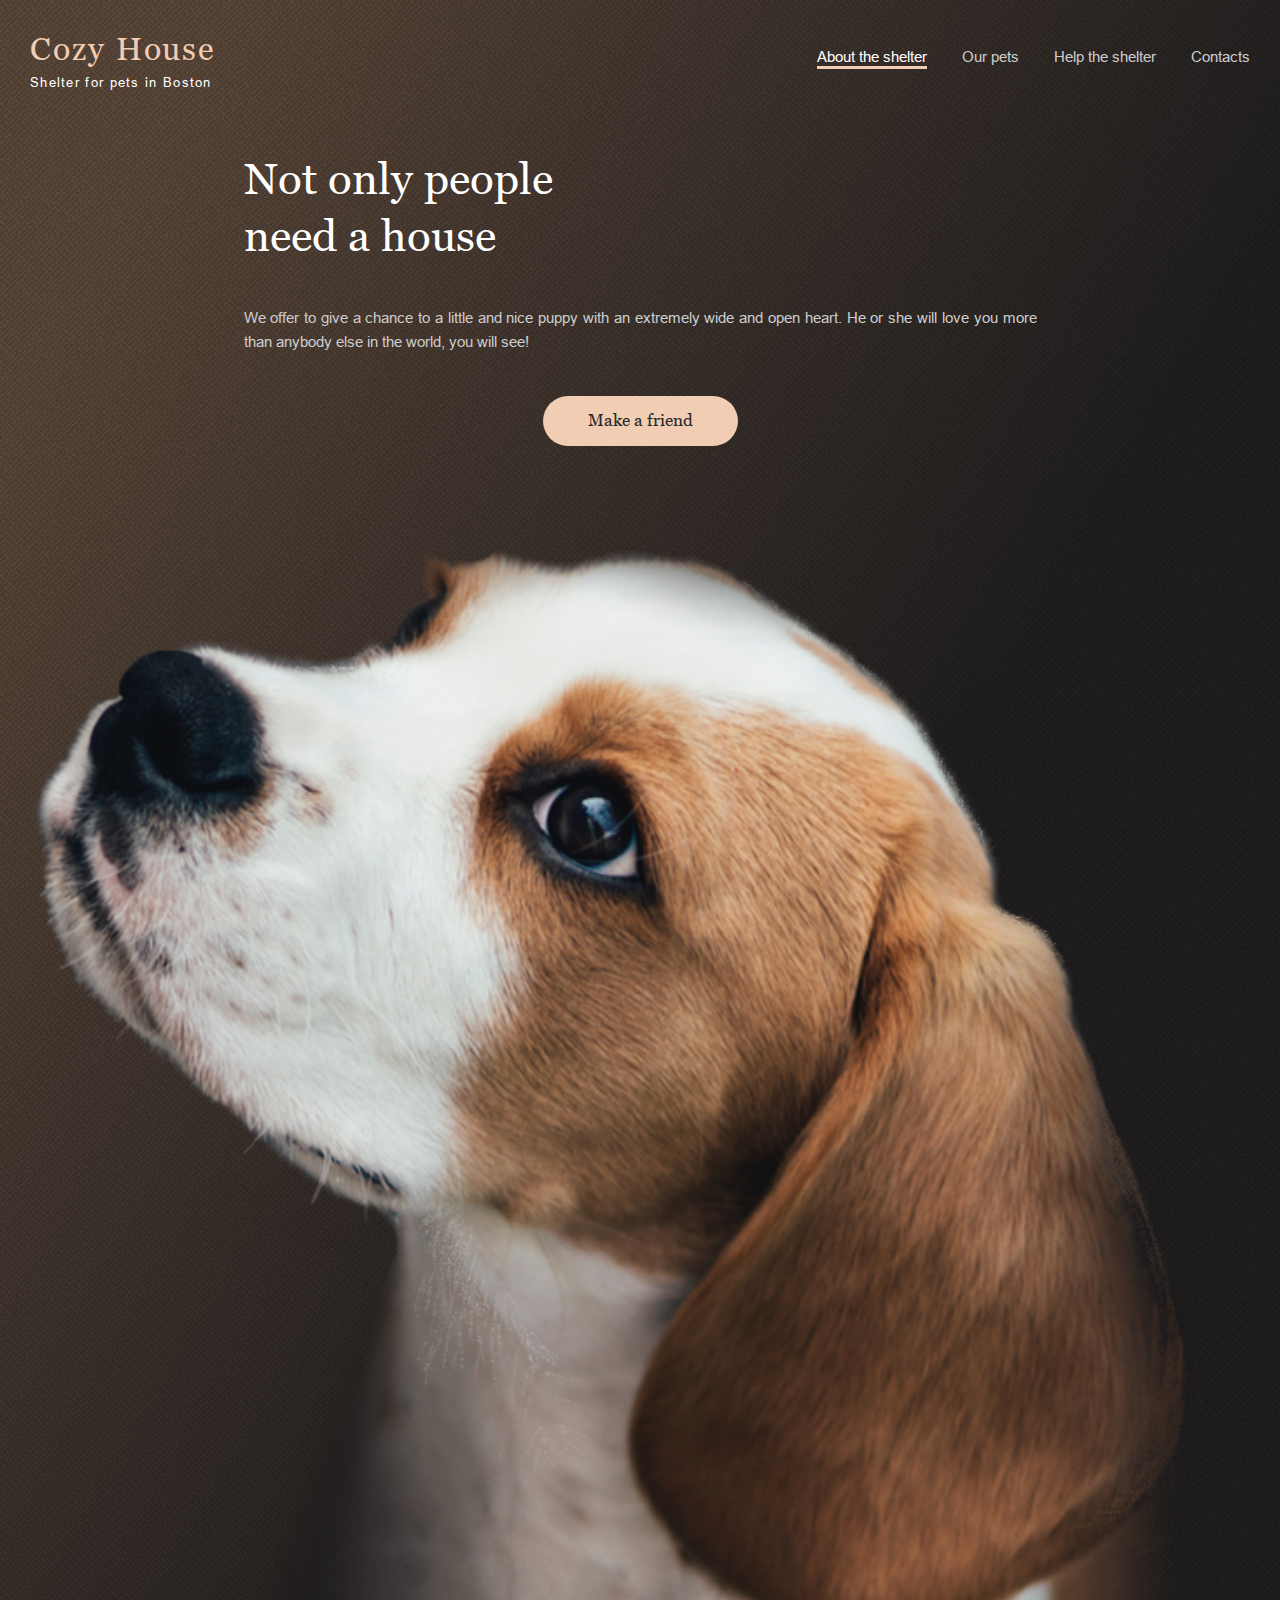
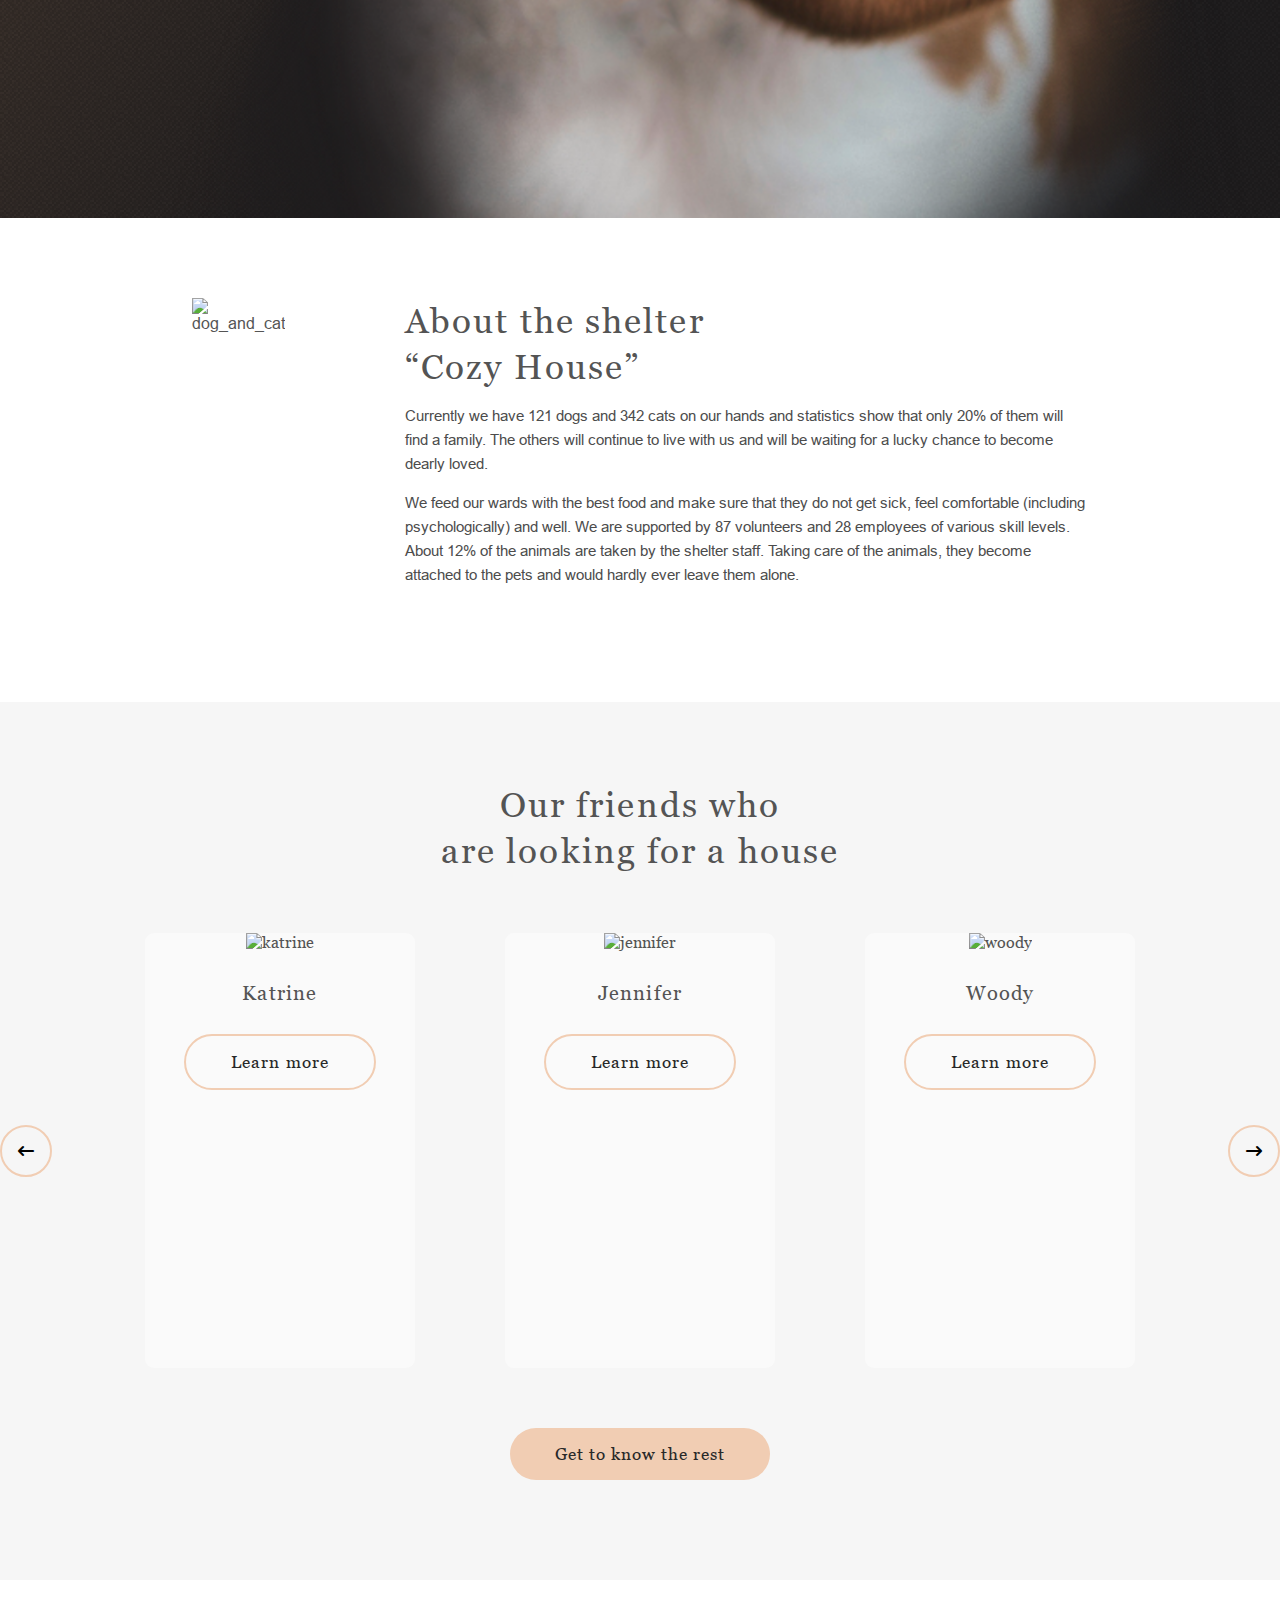
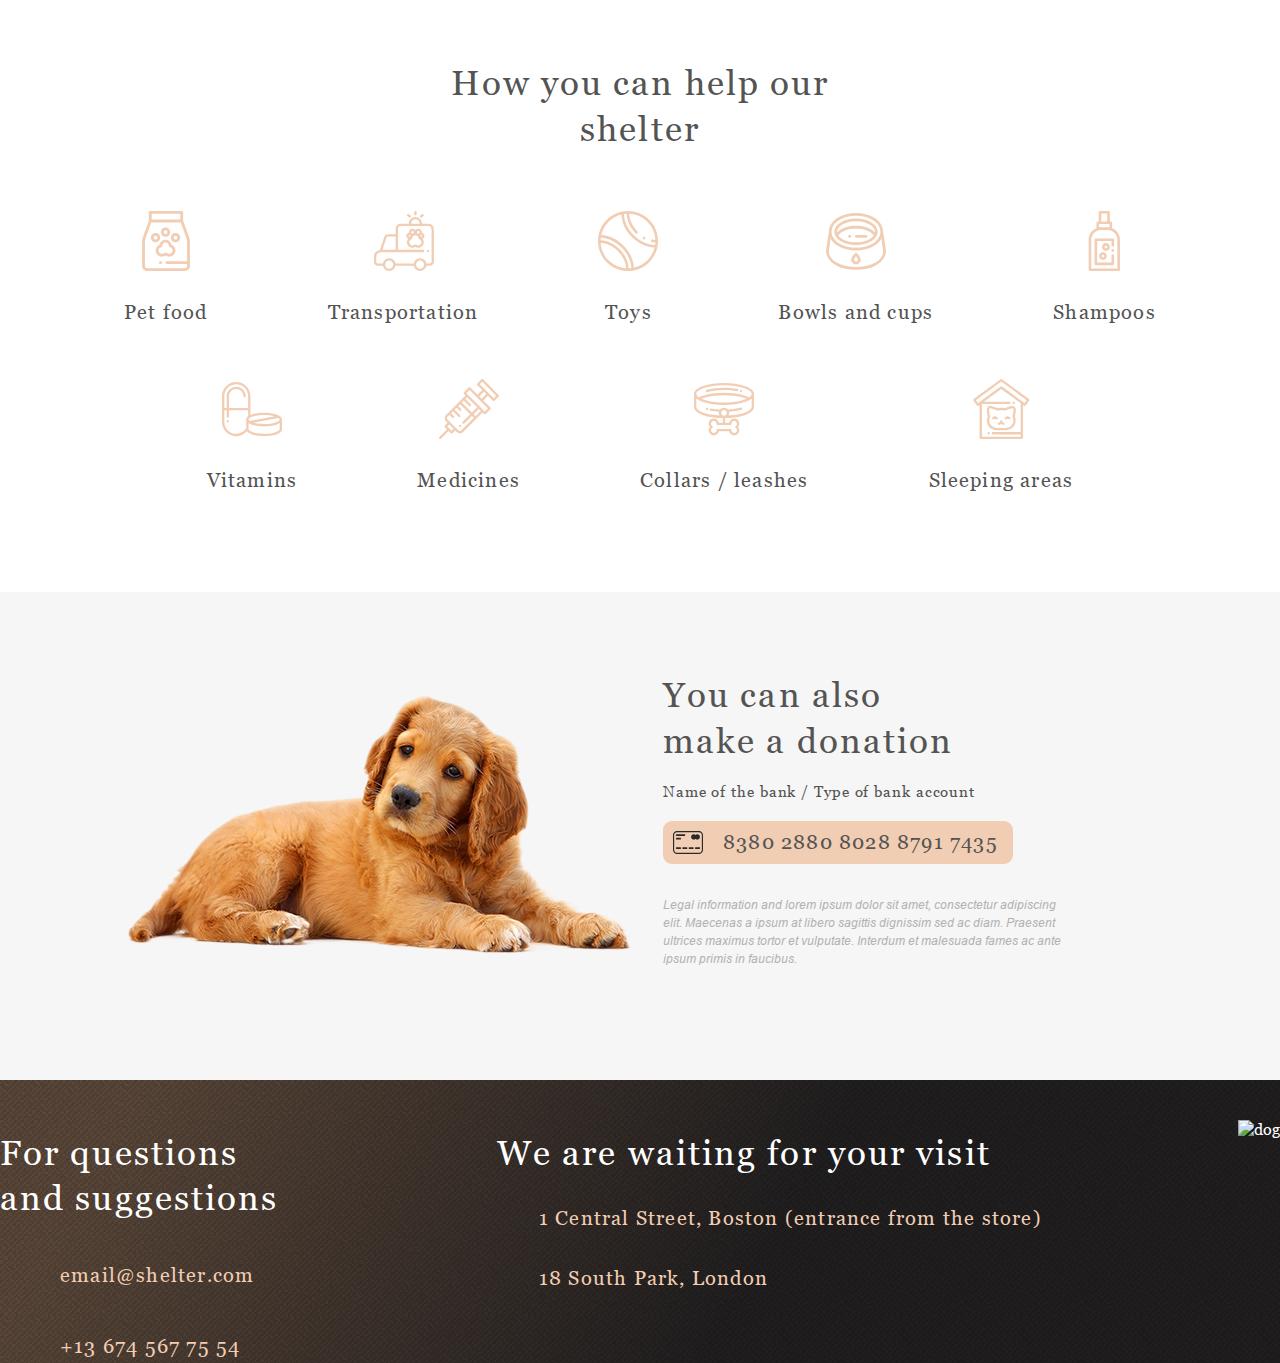
==== shelter/pages/main/index.html @ c303425c "init: start project shelter-adaptive. ended start-page-adaptive 768px" ====
<!DOCTYPE html>
<html lang="en">
<head>
    <meta charset="UTF-8">
    <meta http-equiv="X-UA-Compatible" content="IE=edge">
    <meta name="viewport" content="width=device-width, initial-scale=1.0">
    <title>Shelter</title>
    <link rel="stylesheet" href="normalize.css">
    <link rel='stylesheet' href="style.css">
    <link rel='stylesheet' href="https://cdnjs.cloudflare.com/ajax/libs/font-awesome/6.1.1/css/all.min.css">
</head>
<body>
    <section id="start-screen" class="start-screen">
        <header class="wrapper header">
            <div class="logo">
                <h1><a href='#'>Cozy House</a></h1>
                <span>Shelter for pets in Boston</span>
            </div>
            <nav class="navbar">
                <ul class="navbar-list">
                    <li><a class="active" href="">About the shelter</a></li>
                    <li><a href="https://rolling-scopes-school.github.io/whityha-JSFE2022Q1/shelter/pages/pets/">Our pets</a></li>
                    <li><a href="#help">Help the shelter</a></li>
                    <li><a href="#footer">Contacts</a></li>
                </ul>
            </nav>
        </header>
        <div class="start-screen_content wrapper">
            <div class="start-screen_content_text">   
                <div class="text-only">             
                    <h2>Not only people need a house</h2>
                    <p>We offer to give a chance to a little and nice puppy with an extremely wide and open heart. He or she will love you more than anybody else in the world, you will see!</p>     
                </div>
                <a href="#our-friends">Make a friend</a>
            </div>            
            <img src="../../assets/images/puppy-header.png" alt="dog">
            
        </div>
    </section>
    <section id="about" class="about">
        <div class="wrapper">
            <div class="about_content">
                <img src="../../assets/images/about-pets.png" alt="dog_and_cat">
                <div class="about_content_text">
                    <h3>About the shelter<br> “Cozy House”</h3>
                    <p>Currently we have 121 dogs and 342 cats on our hands and statistics show that only 20% of them will find a family. The others will continue to live with us and will be waiting for a lucky chance to become dearly loved.</p>
                    <p>We feed our wards with the best food and make sure that they do not get sick, feel comfortable (including psychologically) and well. We are supported by 87 volunteers and 28 employees of various skill levels. About 12% of the animals are taken by the shelter staff. Taking care of the animals, they become attached to the pets and would hardly ever leave them alone.</p>
                </div>
            </div>
        </div>
    </section>
    <section id="our-friends" class="our-friends">
        <div class="wrapper">
            <h3>Our friends who<br> are looking for a house</h3>
            <div class="our-friends_slider">
                <button class="our-friends_slider_btn btn-left"><i class="fa-solid fa-arrow-left-long"></i></button>
                <div class="our-friends_slider_cards">
                    <div class="our-friends_slider_cards_card">
                        <img src="../../assets/images/pets-katrine.png" alt="katrine">
                        <span class="animal-name">Katrine</span>
                        <button type="button">Learn more</button>
                    </div>
                    <div class="our-friends_slider_cards_card">
                        <img src="../../assets/images/pets-jennifer.png" alt="jennifer">
                        <span class="animal-name">Jennifer</span>
                        <button type="button">Learn more</button>
                    </div>
                    <div class="our-friends_slider_cards_card">
                        <img src="../../assets/images/pets-woody.png" alt="woody">
                        <span class="animal-name">Woody</span>
                        <button type="button">Learn more</button>
                    </div>
                </div>                    
                <button class="our-friends_slider_btn btn-right"><i class="fa-solid fa-arrow-right-long"></i></button>
            </div>
            <a class="our-friends_get" href="https://rolling-scopes-school.github.io/whityha-JSFE2022Q1/shelter/pages/pets/">Get to know the rest</a>
        </div>
    </section>
    <section id="help" class="help">
        <div class="wrapper">
            <h3>How you can help our shelter</h3>
            <div class="help_blocks">
                <ul class="help_blocks_list">
                    <li class="help_blocks_block food">Pet food</li>
                    <li class="help_blocks_block transport">Transportation</li>
                    <li class="help_blocks_block toys">Toys</li>
                    <li class="help_blocks_block cup">Bowls and cups</li>
                    <li class="help_blocks_block shamp">Shampoos</li>                
                    <li class="help_blocks_block vitamins">Vitamins</li>
                    <li class="help_blocks_block medic">Medicines</li>
                    <li class="help_blocks_block collar">Collars / leashes</li>
                    <li class="help_blocks_block sleep">Sleeping areas</li>                    
                </ul>             
            </div>
        </div>
    </section>
    <section id="donation" class="donation">
        <div class="wrapper">   
            <div class="donation_content">            
                <div class="donation_content_image">
                    <img src="../../assets/images/donation-dog.png" alt="donation-dog">
                </div>
                <div class="donation_content_text">
                    <h3>You can also <br> make a donation</h3>
                    <h5 class="bank-name">Name of the bank / Type of bank account</h5>
                    <div class="card-number"><a href='#'>8380 2880 8028 8791 7435</a></div>
                    <p class="description">Legal information and lorem ipsum dolor sit amet, consectetur adipiscing elit. Maecenas a ipsum at libero sagittis dignissim sed ac diam. Praesent ultrices maximus tortor et vulputate. Interdum et malesuada fames ac ante ipsum primis in faucibus.</p>
                </div>
            </div>
        </div>
    </section>
    <footer id="footer" class="footer">
        <div class="wrapper">
            <div class="footer_content">
                <div class="footer_content_contacts">
                    <h3>For questions and suggestions</h3>
                    <a class="email" href="mailto:email@shelter.com">email@shelter.com</a>
                    <a class='phone' href="tel:+136745677554">+13 674 567 75 54</a>
                </div>
                <div class="footer_content_address">
                    <h3>We are waiting for your visit</h3>
                    <address class="address_boston"><a target='_blank' href="https://goo.gl/maps/nfhwfXQECsjqqBsg9">1 Central Street, Boston (entrance from the store)</a></address>
                    <address class="address_london"><a target='_blank' href="https://goo.gl/maps/8sc8VZQRDBwhTuon7">18 South Park, London</a></address>
                </div>
                <div class="footer_content_image">
                    <img src="../../assets/images/footer-puppy.png" alt="dog">
                </div>
            </div>
        </div>
    </footer>
</body>
</html>
---- shelter/pages/main/style.css ----
ul,ol{list-style:none;padding:0}a{text-decoration:none}*{-webkit-box-sizing:border-box;box-sizing:border-box}h1,h2,h3,h4,h5,h6{padding:0;margin:0}@font-face{font-family:'Arial';src:url("../../assets/fonts/arial/arial-regular.ttf") format("truetype");font-weight:400;font-style:normal}@font-face{font-family:'Arial';src:url("../../assets/fonts/arial/arial-italic.ttf") format("truetype");font-weight:400;font-style:italic}@font-face{font-family:'Georgia';src:url("../../assets/fonts/georgia/georgia-regular.ttf") format("truetype");font-weight:400;font-style:normal}.wrapper{color:white;font-family:Arial,sans-serif;width:1200px;margin:0 auto}@media (min-width: 768px) and (max-width: 1280px){.wrapper{width:100%}}@media (max-width: 768px){.wrapper{width:300px}}.start-screen{background:url("../../assets/images/noise_transparent@2x.png"),linear-gradient(120deg, #5B483A 10%, #211F20 60%);padding-top:60px}@media (min-width: 768px) and (max-width: 1280px){.start-screen{padding:30px 30px 0px 30px}}.start-screen .header{height:60px;display:-webkit-box;display:-ms-flexbox;display:flex;-webkit-box-pack:justify;-ms-flex-pack:justify;justify-content:space-between}.start-screen .header .logo{display:-webkit-box;display:-ms-flexbox;display:flex;-webkit-box-orient:vertical;-webkit-box-direction:normal;-ms-flex-direction:column;flex-direction:column;-webkit-box-pack:justify;-ms-flex-pack:justify;justify-content:space-between}.start-screen .header .logo h1 a{font-family:Georgia,serif;color:#F1CDB3;font-size:32px;letter-spacing:0.06em;font-weight:400}.start-screen .header .logo span{font-family:Arial,sans-serif;font-size:13px;letter-spacing:0.1em;font-weight:400}.start-screen .header .navbar-list{display:-webkit-box;display:-ms-flexbox;display:flex;font-size:15px;line-height:24px}.start-screen .header .navbar-list li{margin-left:35px}.start-screen .header .navbar-list li a{color:#CDCDCD}.start-screen .header .navbar-list li a:hover{cursor:pointer;color:#fff}.start-screen .header .navbar-list li .active{position:relative;color:#fff;padding-bottom:4px}.start-screen .header .navbar-list li .active::after{content:'';position:absolute;width:100%;bottom:0;left:0;height:3px;background-color:#F1CDB3}.start-screen_content{display:-webkit-box;display:-ms-flexbox;display:flex;-webkit-box-pack:justify;-ms-flex-pack:justify;justify-content:space-between;margin-top:60px;-webkit-user-select:none;-moz-user-select:none;-ms-user-select:none;user-select:none}@media (min-width: 768px) and (max-width: 1280px){.start-screen_content{-webkit-box-orient:vertical;-webkit-box-direction:normal;-ms-flex-direction:column;flex-direction:column;-webkit-box-pack:start;-ms-flex-pack:start;justify-content:start}}.start-screen_content_text{max-width:38%;margin-top:163px}@media (min-width: 768px) and (max-width: 1280px){.start-screen_content_text{display:-webkit-box;display:-ms-flexbox;display:flex;-webkit-box-orient:vertical;-webkit-box-direction:normal;-ms-flex-direction:column;flex-direction:column;margin-top:0px;margin-bottom:100px;max-width:100%}.start-screen_content_text .text-only{width:65%;margin:0 auto}}.start-screen_content_text h2{font-family:Georgia,serif;font-weight:400;font-size:44px;line-height:1.3;max-width:80%}@media (min-width: 768px) and (max-width: 1280px){.start-screen_content_text h2{max-width:350px}}.start-screen_content_text p{text-align:justify;margin:42px 0px;color:#CDCDCD;font-size:15px;line-height:24px}@media (min-width: 768px) and (max-width: 1280px){.start-screen_content_text p{margin:42px auto}}.start-screen_content_text a{display:inline-block;border-radius:100px;padding:15px 45px;font-size:17px;font-family:Georgia,serif;color:#292929;background-color:#F1CDB3;-webkit-transition:.2s;transition:.2s}.start-screen_content_text a:hover{cursor:pointer;background-color:#FDDCC4}@media (min-width: 768px) and (max-width: 1280px){.start-screen_content_text a{margin:0 auto}}.about_content{margin-top:80px;display:-webkit-box;display:-ms-flexbox;display:flex;width:70%;margin:80px auto 100px auto;-webkit-column-gap:120px;column-gap:120px;-webkit-box-pack:center;-ms-flex-pack:center;justify-content:center;color:#545454}.about_content_text{-ms-flex-item-align:center;-ms-grid-row-align:center;align-self:center;font-family:Arial,sans-serif;font-size:15px;line-height:1.6;color:#4C4C4C;text-align:left}.about_content_text h3{font-size:35px;line-height:1.3;font-family:Georgia,serif;font-weight:400;letter-spacing:.06em;color:#545454}.our-friends{background-color:#F6F6F6}.our-friends .wrapper{color:#545454;display:-webkit-box;display:-ms-flexbox;display:flex;-webkit-box-orient:vertical;-webkit-box-direction:normal;-ms-flex-direction:column;flex-direction:column;-webkit-box-align:center;-ms-flex-align:center;align-items:center}.our-friends .wrapper h3{width:50%;text-align:center;margin:0 auto;padding-top:80px;padding-bottom:60px;font-size:35px;line-height:1.3;font-family:Georgia,serif;font-weight:400;letter-spacing:.06em;color:#545454}.our-friends .wrapper .our-friends_slider{width:100%;display:-webkit-box;display:-ms-flexbox;display:flex;-webkit-box-pack:justify;-ms-flex-pack:justify;justify-content:space-between;-webkit-box-align:center;-ms-flex-align:center;align-items:center}.our-friends .wrapper .our-friends_slider_cards{display:-webkit-box;display:-ms-flexbox;display:flex;width:82.5%;-webkit-box-pack:center;-ms-flex-pack:center;justify-content:center;-webkit-column-gap:90px;column-gap:90px}.our-friends .wrapper .our-friends_slider_cards_card{width:270px;border-radius:9px;height:435px;background-color:#FAFAFA;font-family:Georgia,serif;display:-webkit-box;display:-ms-flexbox;display:flex;-webkit-box-orient:vertical;-webkit-box-direction:normal;-ms-flex-direction:column;flex-direction:column;-webkit-box-align:center;-ms-flex-align:center;align-items:center;-webkit-transition:.2s;transition:.2s}.our-friends .wrapper .our-friends_slider_cards_card:hover{cursor:pointer;background-color:#fff}.our-friends .wrapper .our-friends_slider_cards_card:hover button{border-color:#F1CDB3}.our-friends .wrapper .our-friends_slider_cards_card img{margin-bottom:30px}.our-friends .wrapper .our-friends_slider_cards_card .animal-name{margin-bottom:30px;font-size:20px;letter-spacing:.06em;line-height:1.13}.our-friends .wrapper .our-friends_slider_cards_card button{color:#292929;padding:15px 45px;border-radius:100px;border:2px solid #F1CDB3;background-color:transparent;-webkit-transition:.2s;transition:.2s;font-size:17px;font-weight:400;letter-spacing:.06em;line-height:1.3}.our-friends .wrapper .our-friends_slider_cards_card button:hover{cursor:pointer;border-color:#FDDCC4;background-color:#FDDCC4}.our-friends .wrapper .our-friends_slider_btn{border:2px solid #F1CDB3;border-radius:50%;width:52px;height:52px;background-color:transparent;-webkit-transition:.1s;transition:.1s;display:-webkit-box;display:-ms-flexbox;display:flex;-webkit-box-pack:center;-ms-flex-pack:center;justify-content:center;-webkit-box-align:center;-ms-flex-align:center;align-items:center}.our-friends .wrapper .our-friends_slider_btn:hover{cursor:pointer;background-color:#FDDCC4;border-color:transparent}.our-friends .wrapper .our-friends_get{margin:60px 0 100px 0;padding:15px 45px;border:none;border-radius:100px;background-color:#F1CDB3;font-size:17px;font-family:Georgia,serif;line-height:1.3;letter-spacing:.06em;color:#292929;-webkit-transition:.2s;transition:.2s}.our-friends .wrapper .our-friends_get:hover{cursor:pointer;background-color:#FDDCC4}.our-friends .wrapper .our-friends_get a{color:inherit}.help{background-color:#fff;padding-bottom:100px}.help .wrapper{color:#545454}.help .wrapper h3{font-size:35px;line-height:1.3;font-family:Georgia,serif;font-weight:400;letter-spacing:.06em;color:#545454;width:30%;margin:80px auto 60px auto;text-align:center}.help .wrapper .help_blocks{width:100%}.help .wrapper .help_blocks_list{margin:0 auto;width:85.8%;display:-webkit-box;display:-ms-flexbox;display:flex;-webkit-column-gap:120px;column-gap:120px;-webkit-box-pack:center;-ms-flex-pack:center;justify-content:center;-ms-flex-wrap:wrap;flex-wrap:wrap;row-gap:55px}.help .wrapper .help_blocks_block{height:113px;display:-webkit-box;display:-ms-flexbox;display:flex;-webkit-box-pack:center;-ms-flex-pack:center;justify-content:center;-webkit-box-align:end;-ms-flex-align:end;align-items:flex-end;font-size:20px;line-height:23px;letter-spacing:.06em;font-family:Georgia,serif;font-weight:400}.help .wrapper .help_blocks .food{background:url("../../assets/icons/icon-pet-food.svg") no-repeat top center}.help .wrapper .help_blocks .transport{background:url("../../assets/icons/icon-transportation.svg") no-repeat top center}.help .wrapper .help_blocks .toys{width:60px;background:url("../../assets/icons/icon-toys.svg") no-repeat top center}.help .wrapper .help_blocks .cup{background:url("../../assets/icons/icon-bowls-and-cups.svg") no-repeat top center}.help .wrapper .help_blocks .shamp{background:url("../../assets/icons/icon-shampoos.svg") no-repeat top center}.help .wrapper .help_blocks .vitamins{background:url("../../assets/icons/icon-vitamins.svg") no-repeat top center}.help .wrapper .help_blocks .medic{background:url("../../assets/icons/icon-medicines.svg") no-repeat top center}.help .wrapper .help_blocks .collar{background:url("../../assets/icons/icon-collars-leashes.svg") no-repeat top center}.help .wrapper .help_blocks .sleep{background:url("../../assets/icons/icon-sleeping-area.svg") no-repeat top center}.donation{background-color:#F6F6F6}.donation .wrapper{display:-webkit-box;display:-ms-flexbox;display:flex;-webkit-box-pack:center;-ms-flex-pack:center;justify-content:center;-webkit-box-align:center;-ms-flex-align:center;align-items:center}.donation_content{width:80%;display:-webkit-box;display:-ms-flexbox;display:flex;padding-top:80px;padding-bottom:100px;-webkit-box-align:center;-ms-flex-align:center;align-items:center}.donation_content_text{margin:0 30px 0 30px;width:40%}.donation_content_text h3{font-size:35px;line-height:1.3;font-family:Georgia,serif;font-weight:400;letter-spacing:.06em;color:#545454;margin-bottom:20px}.donation_content_text .bank-name{font-size:15px;letter-spacing:.06em;font-family:Georgia,serif;font-weight:400;color:#545454;margin-bottom:20px}.donation_content_text .card-number{display:inline-block;padding:10px 15px 10px 60px;border-radius:9px;margin-bottom:20px;background:url("../../assets/icons/credit-card.svg") no-repeat left 10px center,#F1CDB3}.donation_content_text .card-number a{font-family:Georgia,serif;font-weight:400;font-size:20px;line-height:23px;letter-spacing:.06em;color:#545454;text-decoration:none}.donation_content_text p{font-size:12px;color:#b2b2b2;font-style:italic;line-height:18px}.footer{background:url("../../assets/images/noise_transparent@2x.png"),linear-gradient(120deg, #5B483A 10%, #211F20 60%);padding-top:40px}.footer_content{display:-webkit-box;display:-ms-flexbox;display:flex;-webkit-box-pack:justify;-ms-flex-pack:justify;justify-content:space-between;font-family:Georgia,serif}.footer_content_contacts{display:-webkit-box;display:-ms-flexbox;display:flex;-webkit-box-orient:vertical;-webkit-box-direction:normal;-ms-flex-direction:column;flex-direction:column;max-width:23.5%;padding-top:10px}.footer_content_contacts h3{font-size:35px;line-height:1.3;font-family:Georgia,serif;font-weight:400;letter-spacing:.06em;color:#545454;color:#fff;margin-bottom:40px}.footer_content_contacts .email{padding-left:60px;padding-top:3px;padding-bottom:3px;font-family:Georgia,serif;font-size:20px;line-height:23px;letter-spacing:.06em;color:#F1CDB3;text-decoration:none;font-weight:400;margin-bottom:40px;background:url("../../assets/icons/mail.svg") no-repeat left center}.footer_content_contacts .phone{padding:5px 0px 5px 60px;font-family:Georgia,serif;font-size:20px;line-height:23px;letter-spacing:.06em;color:#F1CDB3;text-decoration:none;font-weight:400;background:url("../../assets/icons/icon-phone.svg") no-repeat left center}.footer_content_contacts .email:hover,.footer_content_contacts .phone:hover{text-decoration:underline}.footer_content_address{display:-webkit-box;display:-ms-flexbox;display:flex;padding-top:10px;-webkit-box-orient:vertical;-webkit-box-direction:normal;-ms-flex-direction:column;flex-direction:column;margin-left:160px;font-family:Georgia,serif;font-size:20px;line-height:23px;letter-spacing:.06em;color:#F1CDB3}.footer_content_address h3{font-size:35px;line-height:1.3;font-family:Georgia,serif;font-weight:400;letter-spacing:.06em;color:#545454;color:#fff}.footer_content_address .address_boston,.footer_content_address .address_london{font-style:normal;margin-top:32px}.footer_content_address .address_boston a,.footer_content_address .address_london a{display:inline-block;color:inherit;text-decoration:none;background:url("../../assets/icons/icon-marker.svg") no-repeat left center;padding-left:42px;text-align:left}.footer_content_address .address_boston a:hover,.footer_content_address .address_london a:hover{text-decoration:underline}.footer_content_address .address_london a{padding-top:5px;padding-bottom:5px}.footer_content_image{margin-left:160px;max-height:310px}
/*# sourceMappingURL=style.css.map */
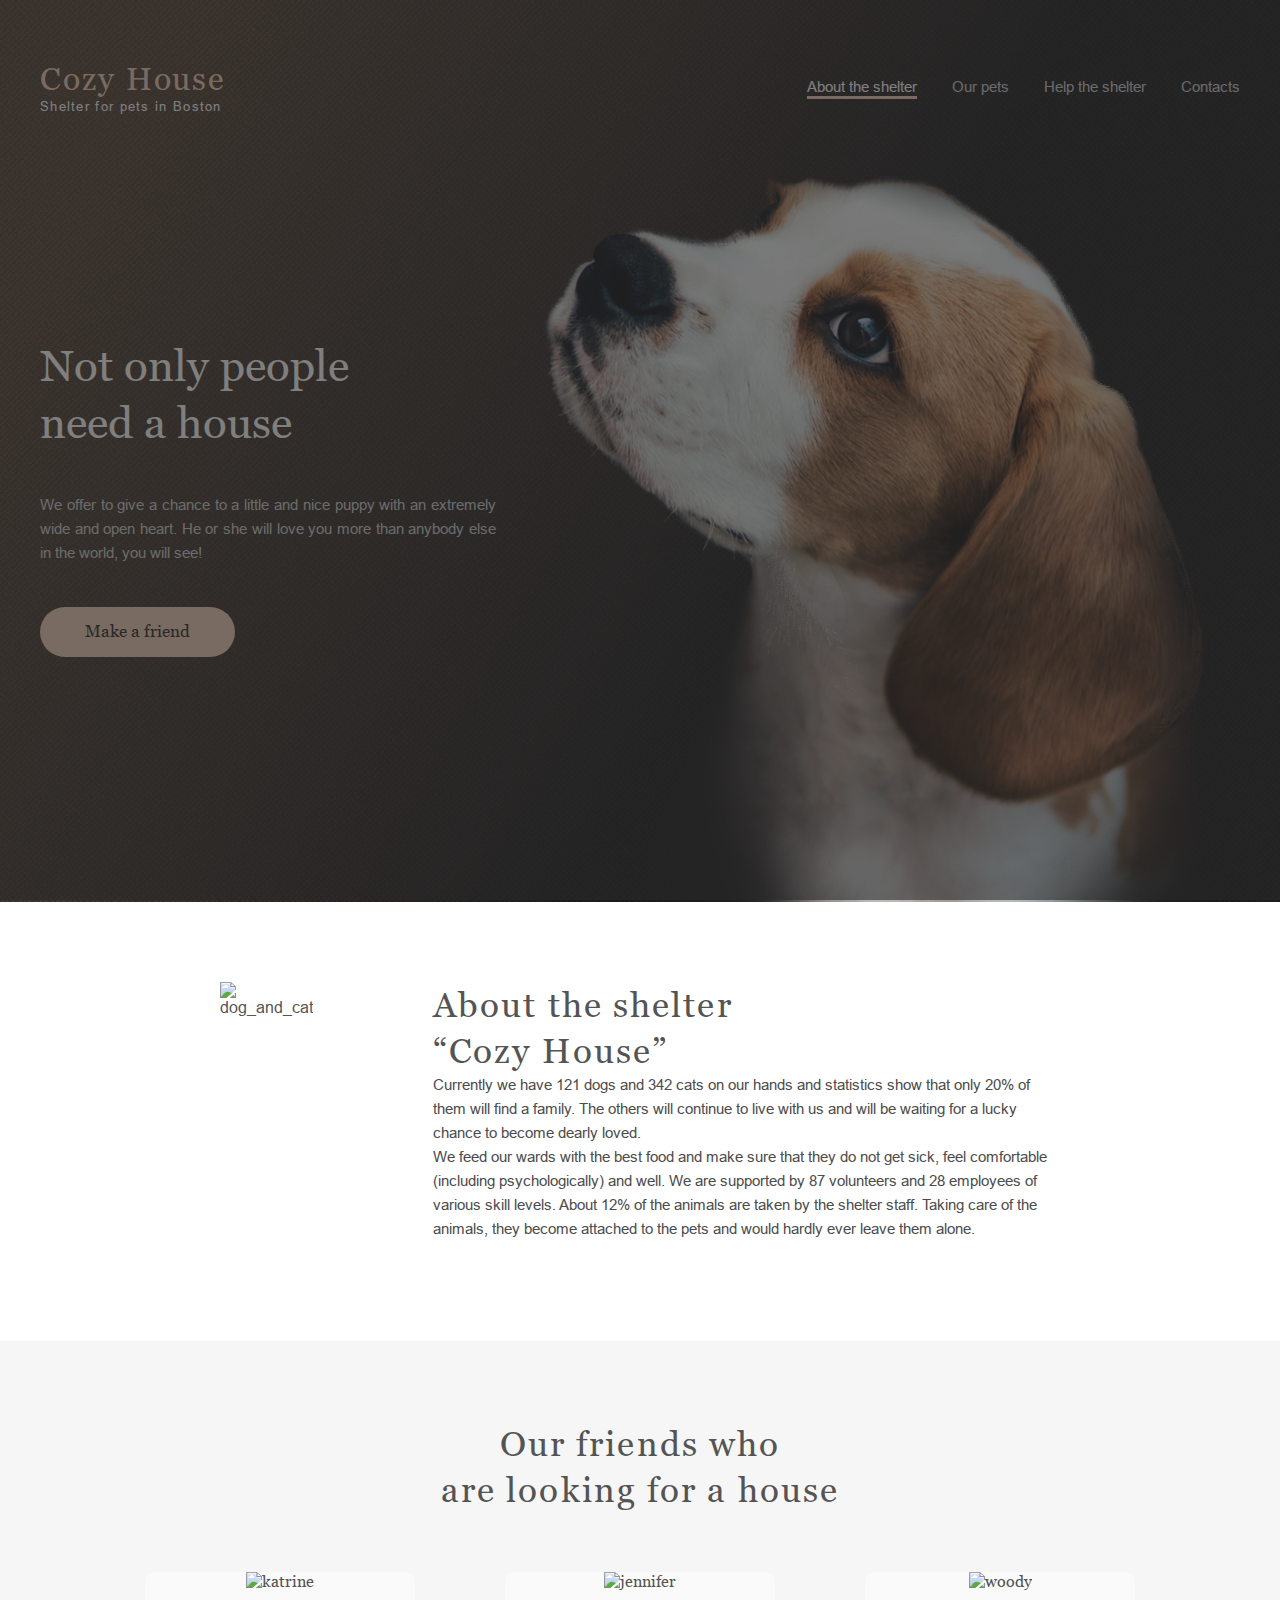
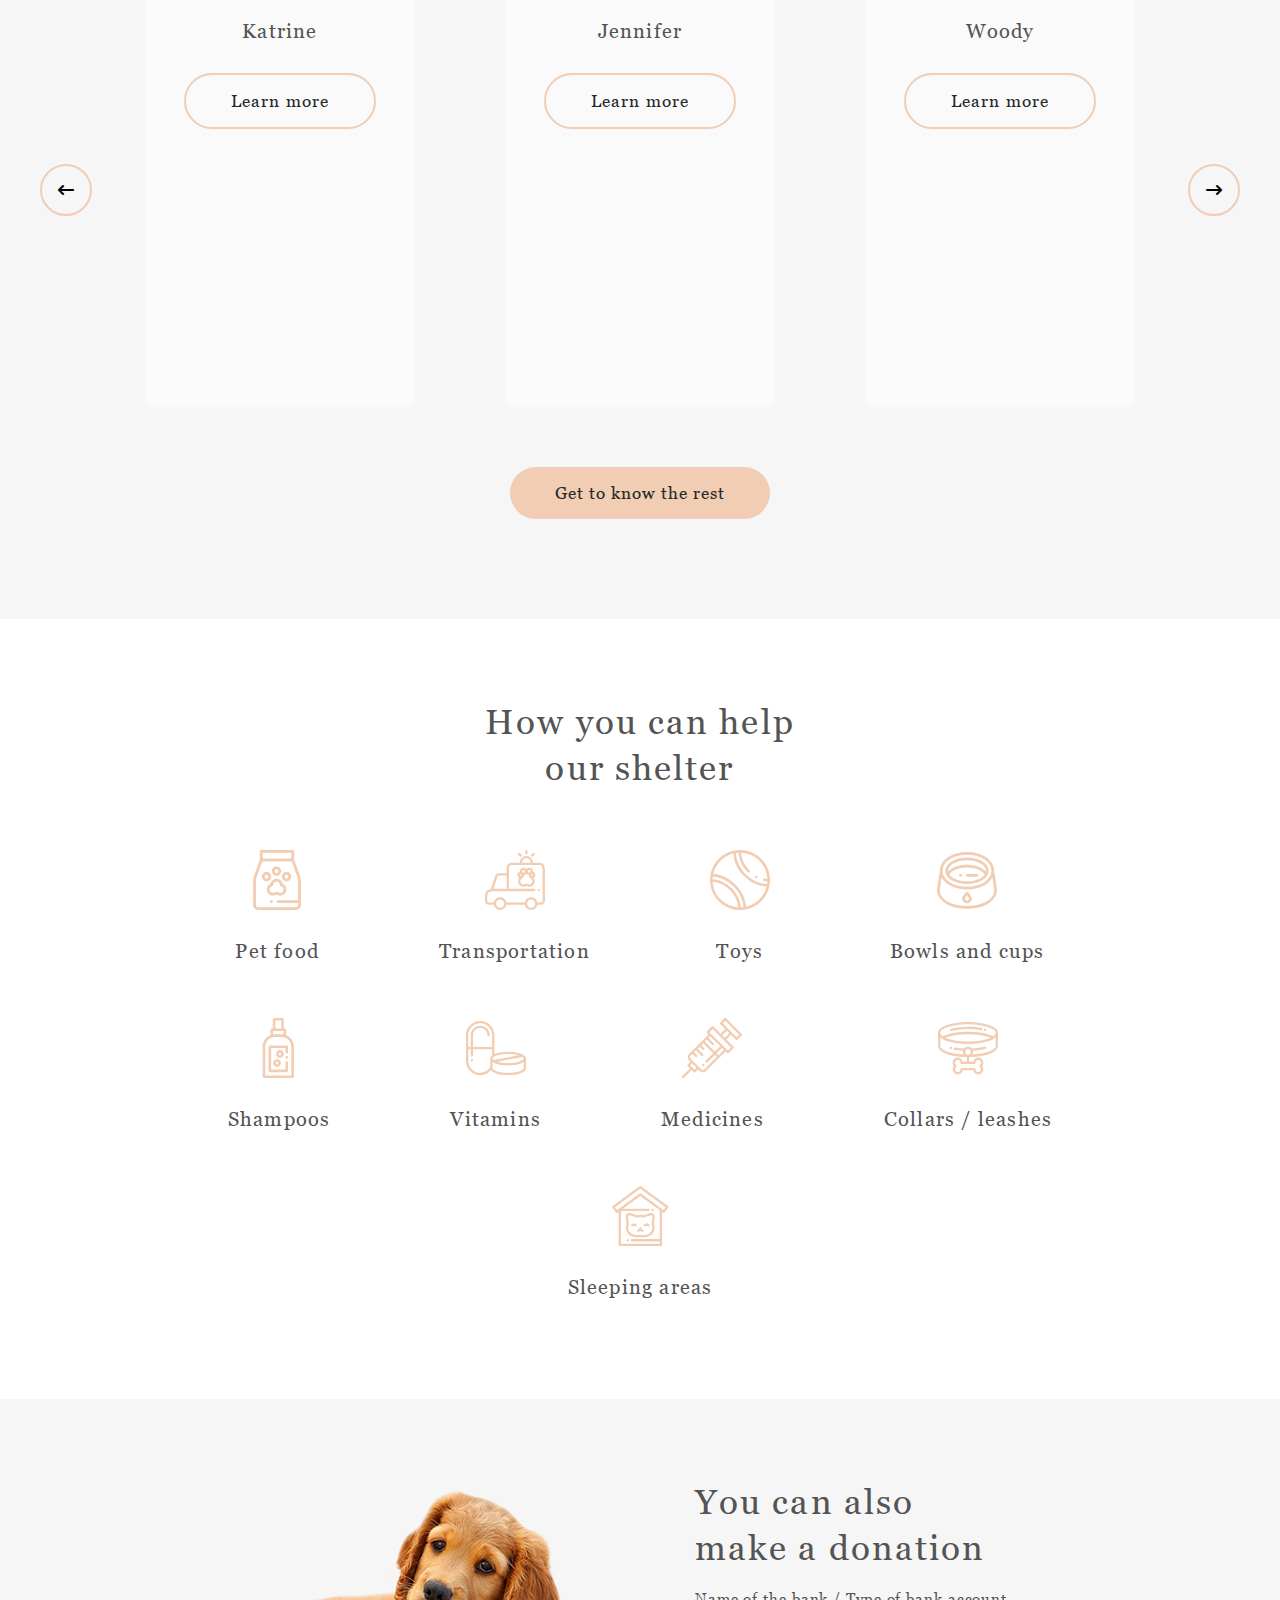
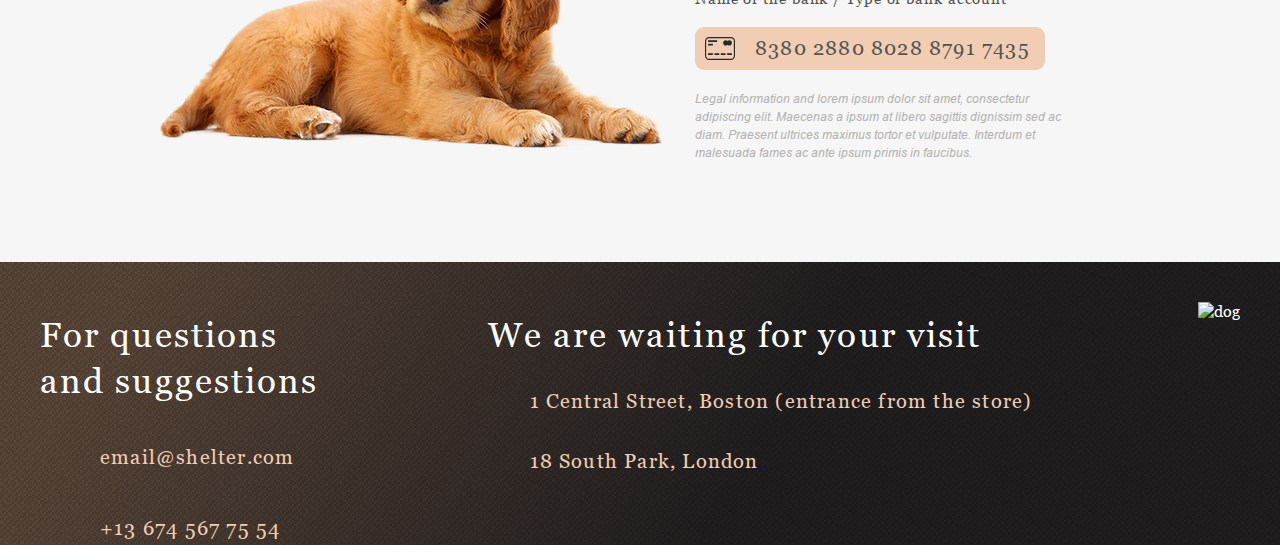
==== commit d781841f: "feat: add burger menu on main-page" ====
--- a/shelter/pages/main/index.html
+++ b/shelter/pages/main/index.html
@@ -9,14 +9,15 @@
     <link rel='stylesheet' href="style.css">
     <link rel='stylesheet' href="https://cdnjs.cloudflare.com/ajax/libs/font-awesome/6.1.1/css/all.min.css">
 </head>
-<body>
+<body class="active-burger">
     <section id="start-screen" class="start-screen">
         <header class="wrapper header">
             <div class="logo">
                 <h1><a href='#'>Cozy House</a></h1>
                 <span>Shelter for pets in Boston</span>
             </div>
-            <nav class="navbar">
+            <div class="burger"></div>
+            <nav class="navbar navbar-active">
                 <ul class="navbar-list">
                     <li><a class="active" href="">About the shelter</a></li>
                     <li><a href="https://rolling-scopes-school.github.io/whityha-JSFE2022Q1/shelter/pages/pets/">Our pets</a></li>
--- a/shelter/pages/main/style.css
+++ b/shelter/pages/main/style.css
@@ -1,2 +1,2 @@
-ul,ol{list-style:none;padding:0}a{text-decoration:none}*{-webkit-box-sizing:border-box;box-sizing:border-box}h1,h2,h3,h4,h5,h6{padding:0;margin:0}@font-face{font-family:'Arial';src:url("../../assets/fonts/arial/arial-regular.ttf") format("truetype");font-weight:400;font-style:normal}@font-face{font-family:'Arial';src:url("../../assets/fonts/arial/arial-italic.ttf") format("truetype");font-weight:400;font-style:italic}@font-face{font-family:'Georgia';src:url("../../assets/fonts/georgia/georgia-regular.ttf") format("truetype");font-weight:400;font-style:normal}.wrapper{color:white;font-family:Arial,sans-serif;width:1200px;margin:0 auto}@media (min-width: 768px) and (max-width: 1280px){.wrapper{width:100%}}@media (max-width: 768px){.wrapper{width:300px}}.start-screen{background:url("../../assets/images/noise_transparent@2x.png"),linear-gradient(120deg, #5B483A 10%, #211F20 60%);padding-top:60px}@media (min-width: 768px) and (max-width: 1280px){.start-screen{padding:30px 30px 0px 30px}}.start-screen .header{height:60px;display:-webkit-box;display:-ms-flexbox;display:flex;-webkit-box-pack:justify;-ms-flex-pack:justify;justify-content:space-between}.start-screen .header .logo{display:-webkit-box;display:-ms-flexbox;display:flex;-webkit-box-orient:vertical;-webkit-box-direction:normal;-ms-flex-direction:column;flex-direction:column;-webkit-box-pack:justify;-ms-flex-pack:justify;justify-content:space-between}.start-screen .header .logo h1 a{font-family:Georgia,serif;color:#F1CDB3;font-size:32px;letter-spacing:0.06em;font-weight:400}.start-screen .header .logo span{font-family:Arial,sans-serif;font-size:13px;letter-spacing:0.1em;font-weight:400}.start-screen .header .navbar-list{display:-webkit-box;display:-ms-flexbox;display:flex;font-size:15px;line-height:24px}.start-screen .header .navbar-list li{margin-left:35px}.start-screen .header .navbar-list li a{color:#CDCDCD}.start-screen .header .navbar-list li a:hover{cursor:pointer;color:#fff}.start-screen .header .navbar-list li .active{position:relative;color:#fff;padding-bottom:4px}.start-screen .header .navbar-list li .active::after{content:'';position:absolute;width:100%;bottom:0;left:0;height:3px;background-color:#F1CDB3}.start-screen_content{display:-webkit-box;display:-ms-flexbox;display:flex;-webkit-box-pack:justify;-ms-flex-pack:justify;justify-content:space-between;margin-top:60px;-webkit-user-select:none;-moz-user-select:none;-ms-user-select:none;user-select:none}@media (min-width: 768px) and (max-width: 1280px){.start-screen_content{-webkit-box-orient:vertical;-webkit-box-direction:normal;-ms-flex-direction:column;flex-direction:column;-webkit-box-pack:start;-ms-flex-pack:start;justify-content:start}}.start-screen_content_text{max-width:38%;margin-top:163px}@media (min-width: 768px) and (max-width: 1280px){.start-screen_content_text{display:-webkit-box;display:-ms-flexbox;display:flex;-webkit-box-orient:vertical;-webkit-box-direction:normal;-ms-flex-direction:column;flex-direction:column;margin-top:0px;margin-bottom:100px;max-width:100%}.start-screen_content_text .text-only{width:65%;margin:0 auto}}.start-screen_content_text h2{font-family:Georgia,serif;font-weight:400;font-size:44px;line-height:1.3;max-width:80%}@media (min-width: 768px) and (max-width: 1280px){.start-screen_content_text h2{max-width:350px}}.start-screen_content_text p{text-align:justify;margin:42px 0px;color:#CDCDCD;font-size:15px;line-height:24px}@media (min-width: 768px) and (max-width: 1280px){.start-screen_content_text p{margin:42px auto}}.start-screen_content_text a{display:inline-block;border-radius:100px;padding:15px 45px;font-size:17px;font-family:Georgia,serif;color:#292929;background-color:#F1CDB3;-webkit-transition:.2s;transition:.2s}.start-screen_content_text a:hover{cursor:pointer;background-color:#FDDCC4}@media (min-width: 768px) and (max-width: 1280px){.start-screen_content_text a{margin:0 auto}}.about_content{margin-top:80px;display:-webkit-box;display:-ms-flexbox;display:flex;width:70%;margin:80px auto 100px auto;-webkit-column-gap:120px;column-gap:120px;-webkit-box-pack:center;-ms-flex-pack:center;justify-content:center;color:#545454}.about_content_text{-ms-flex-item-align:center;-ms-grid-row-align:center;align-self:center;font-family:Arial,sans-serif;font-size:15px;line-height:1.6;color:#4C4C4C;text-align:left}.about_content_text h3{font-size:35px;line-height:1.3;font-family:Georgia,serif;font-weight:400;letter-spacing:.06em;color:#545454}.our-friends{background-color:#F6F6F6}.our-friends .wrapper{color:#545454;display:-webkit-box;display:-ms-flexbox;display:flex;-webkit-box-orient:vertical;-webkit-box-direction:normal;-ms-flex-direction:column;flex-direction:column;-webkit-box-align:center;-ms-flex-align:center;align-items:center}.our-friends .wrapper h3{width:50%;text-align:center;margin:0 auto;padding-top:80px;padding-bottom:60px;font-size:35px;line-height:1.3;font-family:Georgia,serif;font-weight:400;letter-spacing:.06em;color:#545454}.our-friends .wrapper .our-friends_slider{width:100%;display:-webkit-box;display:-ms-flexbox;display:flex;-webkit-box-pack:justify;-ms-flex-pack:justify;justify-content:space-between;-webkit-box-align:center;-ms-flex-align:center;align-items:center}.our-friends .wrapper .our-friends_slider_cards{display:-webkit-box;display:-ms-flexbox;display:flex;width:82.5%;-webkit-box-pack:center;-ms-flex-pack:center;justify-content:center;-webkit-column-gap:90px;column-gap:90px}.our-friends .wrapper .our-friends_slider_cards_card{width:270px;border-radius:9px;height:435px;background-color:#FAFAFA;font-family:Georgia,serif;display:-webkit-box;display:-ms-flexbox;display:flex;-webkit-box-orient:vertical;-webkit-box-direction:normal;-ms-flex-direction:column;flex-direction:column;-webkit-box-align:center;-ms-flex-align:center;align-items:center;-webkit-transition:.2s;transition:.2s}.our-friends .wrapper .our-friends_slider_cards_card:hover{cursor:pointer;background-color:#fff}.our-friends .wrapper .our-friends_slider_cards_card:hover button{border-color:#F1CDB3}.our-friends .wrapper .our-friends_slider_cards_card img{margin-bottom:30px}.our-friends .wrapper .our-friends_slider_cards_card .animal-name{margin-bottom:30px;font-size:20px;letter-spacing:.06em;line-height:1.13}.our-friends .wrapper .our-friends_slider_cards_card button{color:#292929;padding:15px 45px;border-radius:100px;border:2px solid #F1CDB3;background-color:transparent;-webkit-transition:.2s;transition:.2s;font-size:17px;font-weight:400;letter-spacing:.06em;line-height:1.3}.our-friends .wrapper .our-friends_slider_cards_card button:hover{cursor:pointer;border-color:#FDDCC4;background-color:#FDDCC4}.our-friends .wrapper .our-friends_slider_btn{border:2px solid #F1CDB3;border-radius:50%;width:52px;height:52px;background-color:transparent;-webkit-transition:.1s;transition:.1s;display:-webkit-box;display:-ms-flexbox;display:flex;-webkit-box-pack:center;-ms-flex-pack:center;justify-content:center;-webkit-box-align:center;-ms-flex-align:center;align-items:center}.our-friends .wrapper .our-friends_slider_btn:hover{cursor:pointer;background-color:#FDDCC4;border-color:transparent}.our-friends .wrapper .our-friends_get{margin:60px 0 100px 0;padding:15px 45px;border:none;border-radius:100px;background-color:#F1CDB3;font-size:17px;font-family:Georgia,serif;line-height:1.3;letter-spacing:.06em;color:#292929;-webkit-transition:.2s;transition:.2s}.our-friends .wrapper .our-friends_get:hover{cursor:pointer;background-color:#FDDCC4}.our-friends .wrapper .our-friends_get a{color:inherit}.help{background-color:#fff;padding-bottom:100px}.help .wrapper{color:#545454}.help .wrapper h3{font-size:35px;line-height:1.3;font-family:Georgia,serif;font-weight:400;letter-spacing:.06em;color:#545454;width:30%;margin:80px auto 60px auto;text-align:center}.help .wrapper .help_blocks{width:100%}.help .wrapper .help_blocks_list{margin:0 auto;width:85.8%;display:-webkit-box;display:-ms-flexbox;display:flex;-webkit-column-gap:120px;column-gap:120px;-webkit-box-pack:center;-ms-flex-pack:center;justify-content:center;-ms-flex-wrap:wrap;flex-wrap:wrap;row-gap:55px}.help .wrapper .help_blocks_block{height:113px;display:-webkit-box;display:-ms-flexbox;display:flex;-webkit-box-pack:center;-ms-flex-pack:center;justify-content:center;-webkit-box-align:end;-ms-flex-align:end;align-items:flex-end;font-size:20px;line-height:23px;letter-spacing:.06em;font-family:Georgia,serif;font-weight:400}.help .wrapper .help_blocks .food{background:url("../../assets/icons/icon-pet-food.svg") no-repeat top center}.help .wrapper .help_blocks .transport{background:url("../../assets/icons/icon-transportation.svg") no-repeat top center}.help .wrapper .help_blocks .toys{width:60px;background:url("../../assets/icons/icon-toys.svg") no-repeat top center}.help .wrapper .help_blocks .cup{background:url("../../assets/icons/icon-bowls-and-cups.svg") no-repeat top center}.help .wrapper .help_blocks .shamp{background:url("../../assets/icons/icon-shampoos.svg") no-repeat top center}.help .wrapper .help_blocks .vitamins{background:url("../../assets/icons/icon-vitamins.svg") no-repeat top center}.help .wrapper .help_blocks .medic{background:url("../../assets/icons/icon-medicines.svg") no-repeat top center}.help .wrapper .help_blocks .collar{background:url("../../assets/icons/icon-collars-leashes.svg") no-repeat top center}.help .wrapper .help_blocks .sleep{background:url("../../assets/icons/icon-sleeping-area.svg") no-repeat top center}.donation{background-color:#F6F6F6}.donation .wrapper{display:-webkit-box;display:-ms-flexbox;display:flex;-webkit-box-pack:center;-ms-flex-pack:center;justify-content:center;-webkit-box-align:center;-ms-flex-align:center;align-items:center}.donation_content{width:80%;display:-webkit-box;display:-ms-flexbox;display:flex;padding-top:80px;padding-bottom:100px;-webkit-box-align:center;-ms-flex-align:center;align-items:center}.donation_content_text{margin:0 30px 0 30px;width:40%}.donation_content_text h3{font-size:35px;line-height:1.3;font-family:Georgia,serif;font-weight:400;letter-spacing:.06em;color:#545454;margin-bottom:20px}.donation_content_text .bank-name{font-size:15px;letter-spacing:.06em;font-family:Georgia,serif;font-weight:400;color:#545454;margin-bottom:20px}.donation_content_text .card-number{display:inline-block;padding:10px 15px 10px 60px;border-radius:9px;margin-bottom:20px;background:url("../../assets/icons/credit-card.svg") no-repeat left 10px center,#F1CDB3}.donation_content_text .card-number a{font-family:Georgia,serif;font-weight:400;font-size:20px;line-height:23px;letter-spacing:.06em;color:#545454;text-decoration:none}.donation_content_text p{font-size:12px;color:#b2b2b2;font-style:italic;line-height:18px}.footer{background:url("../../assets/images/noise_transparent@2x.png"),linear-gradient(120deg, #5B483A 10%, #211F20 60%);padding-top:40px}.footer_content{display:-webkit-box;display:-ms-flexbox;display:flex;-webkit-box-pack:justify;-ms-flex-pack:justify;justify-content:space-between;font-family:Georgia,serif}.footer_content_contacts{display:-webkit-box;display:-ms-flexbox;display:flex;-webkit-box-orient:vertical;-webkit-box-direction:normal;-ms-flex-direction:column;flex-direction:column;max-width:23.5%;padding-top:10px}.footer_content_contacts h3{font-size:35px;line-height:1.3;font-family:Georgia,serif;font-weight:400;letter-spacing:.06em;color:#545454;color:#fff;margin-bottom:40px}.footer_content_contacts .email{padding-left:60px;padding-top:3px;padding-bottom:3px;font-family:Georgia,serif;font-size:20px;line-height:23px;letter-spacing:.06em;color:#F1CDB3;text-decoration:none;font-weight:400;margin-bottom:40px;background:url("../../assets/icons/mail.svg") no-repeat left center}.footer_content_contacts .phone{padding:5px 0px 5px 60px;font-family:Georgia,serif;font-size:20px;line-height:23px;letter-spacing:.06em;color:#F1CDB3;text-decoration:none;font-weight:400;background:url("../../assets/icons/icon-phone.svg") no-repeat left center}.footer_content_contacts .email:hover,.footer_content_contacts .phone:hover{text-decoration:underline}.footer_content_address{display:-webkit-box;display:-ms-flexbox;display:flex;padding-top:10px;-webkit-box-orient:vertical;-webkit-box-direction:normal;-ms-flex-direction:column;flex-direction:column;margin-left:160px;font-family:Georgia,serif;font-size:20px;line-height:23px;letter-spacing:.06em;color:#F1CDB3}.footer_content_address h3{font-size:35px;line-height:1.3;font-family:Georgia,serif;font-weight:400;letter-spacing:.06em;color:#545454;color:#fff}.footer_content_address .address_boston,.footer_content_address .address_london{font-style:normal;margin-top:32px}.footer_content_address .address_boston a,.footer_content_address .address_london a{display:inline-block;color:inherit;text-decoration:none;background:url("../../assets/icons/icon-marker.svg") no-repeat left center;padding-left:42px;text-align:left}.footer_content_address .address_boston a:hover,.footer_content_address .address_london a:hover{text-decoration:underline}.footer_content_address .address_london a{padding-top:5px;padding-bottom:5px}.footer_content_image{margin-left:160px;max-height:310px}
+html{scroll-behavior:smooth}ul,ol{list-style:none;padding:0}a{text-decoration:none}html{scroll-behavior:smooth}*{-webkit-box-sizing:border-box;box-sizing:border-box}h1,h2,h3,h4,h5,h6,p{padding:0;margin:0}@font-face{font-family:'Arial';src:url("../../assets/fonts/arial/arial-regular.ttf") format("truetype");font-weight:400;font-style:normal}@font-face{font-family:'Arial';src:url("../../assets/fonts/arial/arial-italic.ttf") format("truetype");font-weight:400;font-style:italic}@font-face{font-family:'Georgia';src:url("../../assets/fonts/georgia/georgia-regular.ttf") format("truetype");font-weight:400;font-style:normal}.wrapper{color:white;font-family:Arial,sans-serif;width:1200px;margin:0 auto}@media (max-width: 1279px){.wrapper{width:100%}}@media (max-width: 767px){body{max-width:100%;overflow-x:hidden}}body.active-burger{overflow:hidden}body.active-burger::after{content:'';position:fixed;right:0;top:0;width:100vw;height:100vh;background-color:rgba(41,41,41,0.6)}.start-screen{background:url("../../assets/images/noise_transparent@2x.png"),linear-gradient(120deg, #5B483A 10%, #211F20 60%);padding-top:60px}@media (max-width: 1279px){.start-screen{padding-top:0px}}.start-screen .header{display:-webkit-box;display:-ms-flexbox;display:flex;-webkit-box-pack:justify;-ms-flex-pack:justify;justify-content:space-between}@media (max-width: 1279px){.start-screen .header{padding:30px 30px 60px 30px}}@media (max-width: 1279px) and (max-width: 767px){.start-screen .header{padding:30px 0 60px 10px;height:auto;-webkit-box-align:center;-ms-flex-align:center;align-items:center}}.start-screen .header .burger{display:none}@media (max-width: 767px){.start-screen .header .burger{display:block;width:30px;height:22px;background:url("../../assets/images/Burger.svg") no-repeat center center;margin-right:53px;position:relative;z-index:2;-webkit-transition:.5s;transition:.5s;cursor:pointer}}.start-screen .header .logo{display:-webkit-box;display:-ms-flexbox;display:flex;-webkit-box-orient:vertical;-webkit-box-direction:normal;-ms-flex-direction:column;flex-direction:column;-webkit-box-pack:justify;-ms-flex-pack:justify;justify-content:space-between}.start-screen .header .logo h1 a{font-family:Georgia,serif;color:#F1CDB3;font-size:32px;letter-spacing:0.06em;font-weight:400}@media (max-width: 767px){.start-screen .header .logo h1 a{position:relative;z-index:2}}.start-screen .header .logo span{font-family:Arial,sans-serif;font-size:13px;letter-spacing:0.1em;font-weight:400}@media (max-width: 767px){.start-screen .header .logo span{margin-top:10px;position:relative;z-index:2}}.start-screen .header .navbar-list{display:-webkit-box;display:-ms-flexbox;display:flex;font-size:15px;line-height:24px}@media (max-width: 767px){.start-screen .header .navbar-list{-webkit-box-orient:vertical;-webkit-box-direction:normal;-ms-flex-direction:column;flex-direction:column;-webkit-box-align:center;-ms-flex-align:center;align-items:center;row-gap:43px}}.start-screen .header .navbar-list li{margin-left:35px}@media (max-width: 767px){.start-screen .header .navbar-list li{margin:0}}.start-screen .header .navbar-list li a{color:#CDCDCD}@media (max-width: 767px){.start-screen .header .navbar-list li a{font-size:32px}}.start-screen .header .navbar-list li a:hover{cursor:pointer;color:#fff}.start-screen .header .navbar-list li .active{position:relative;color:#fff;padding-bottom:4px}.start-screen .header .navbar-list li .active::after{content:'';position:absolute;width:100%;bottom:0;left:0;height:3px;background-color:#F1CDB3}@media (max-width: 767px){.start-screen .header .navbar{position:absolute;top:0;right:0;width:320px;height:100vh;background-color:#292929;display:-webkit-box;display:-ms-flexbox;display:flex;-webkit-box-pack:center;-ms-flex-pack:center;justify-content:center;-webkit-box-align:center;-ms-flex-align:center;align-items:center;-webkit-transition:.5s;transition:.5s;-webkit-transform:translateX(100vw);transform:translateX(100vw);overflow-x:hidden;z-index:1}}@media (max-width: 767px){.start-screen .header .navbar-active{display:-webkit-box;display:-ms-flexbox;display:flex;-webkit-transform:translateX(0%);transform:translateX(0%)}}@media (max-width: 767px){.start-screen .header .burger-active{-webkit-transform:rotate(90deg);transform:rotate(90deg)}}.start-screen_content{display:-webkit-box;display:-ms-flexbox;display:flex;-webkit-box-pack:justify;-ms-flex-pack:justify;justify-content:space-between;margin-top:60px;-webkit-user-select:none;-moz-user-select:none;-ms-user-select:none;user-select:none}@media (max-width: 1279px){.start-screen_content{-webkit-box-orient:vertical;-webkit-box-direction:normal;-ms-flex-direction:column;flex-direction:column;-webkit-box-pack:start;-ms-flex-pack:start;justify-content:start}.start-screen_content img{margin-right:calc((10/320)*100%);margin-left:calc((50/320)*100%)}}@media (max-width: 1279px) and (max-width: 767px){.start-screen_content{margin-top:0}.start-screen_content img{width:calc((260/320)*100%)}}@media (max-width: 767px){.start-screen_content{-webkit-box-orient:vertical;-webkit-box-direction:normal;-ms-flex-direction:column;flex-direction:column;-webkit-box-align:center;-ms-flex-align:center;align-items:center}}.start-screen_content_text{max-width:38%;margin-top:163px}@media (max-width: 1279px){.start-screen_content_text{display:-webkit-box;display:-ms-flexbox;display:flex;-webkit-box-orient:vertical;-webkit-box-direction:normal;-ms-flex-direction:column;flex-direction:column;margin-top:0px;margin-bottom:100px;max-width:100%}.start-screen_content_text .text-only{width:62%;margin:0 auto}}@media (max-width: 1279px) and (max-width: 767px){.start-screen_content_text{margin-bottom:105px}.start-screen_content_text .text-only{width:100%;padding:0 10px}}.start-screen_content_text h2{font-family:Georgia,serif;font-weight:400;font-size:44px;line-height:1.3;max-width:80%}@media (max-width: 1279px){.start-screen_content_text h2{max-width:350px}}@media (max-width: 1279px) and (max-width: 767px){.start-screen_content_text h2{font-size:25px;line-height:32.5px;text-align:center;max-width:200px;margin:0 auto}}.start-screen_content_text p{text-align:justify;margin:42px 0px;color:#CDCDCD;font-size:15px;line-height:24px}@media (max-width: 1279px){.start-screen_content_text p{margin:42px auto}}@media (max-width: 1279px) and (max-width: 767px){.start-screen_content_text p{width:100%;text-align:center;letter-spacing:normal}}.start-screen_content_text a{display:inline-block;border-radius:100px;padding:15px 45px;font-size:17px;font-family:Georgia,serif;color:#292929;background-color:#F1CDB3;-webkit-transition:.2s;transition:.2s}.start-screen_content_text a:hover{cursor:pointer;background-color:#FDDCC4}@media (max-width: 1279px){.start-screen_content_text a{margin:0 auto}}.about_content{margin-top:80px;display:-webkit-box;display:-ms-flexbox;display:flex;width:70%;margin:80px auto 100px auto;-webkit-column-gap:120px;column-gap:120px;-webkit-box-pack:center;-ms-flex-pack:center;justify-content:center;color:#545454}@media (max-width: 1279px){.about_content{-webkit-box-orient:vertical;-webkit-box-direction:normal;-ms-flex-direction:column;flex-direction:column;width:57%}.about_content img{width:300px;margin:80px auto 0 auto}}@media (max-width: 1279px) and (max-width: 767px){.about_content{width:94%;margin:0px auto 42.4px auto}.about_content img{width:100%;margin-top:0;max-width:300px}}.about_content_text{-ms-flex-item-align:center;-ms-grid-row-align:center;align-self:center;font-family:Arial,sans-serif;font-size:15px;line-height:1.6;color:#4C4C4C;text-align:left}@media (max-width: 1279px){.about_content_text{-webkit-box-ordinal-group:0;-ms-flex-order:-1;order:-1}.about_content_text p{margin-top:25px}}@media (max-width: 1279px) and (max-width: 767px){.about_content_text{text-align:justify;padding:0 15px;margin:42px 0px}}.about_content_text h3{font-size:35px;line-height:1.3;font-family:Georgia,serif;font-weight:400;letter-spacing:.06em;color:#545454}@media (max-width: 767px){.about_content_text h3{font-size:25px;line-height:32.5px;text-align:center}}.our-friends{background-color:#F6F6F6}.our-friends .wrapper{color:#545454;display:-webkit-box;display:-ms-flexbox;display:flex;-webkit-box-orient:vertical;-webkit-box-direction:normal;-ms-flex-direction:column;flex-direction:column;-webkit-box-align:center;-ms-flex-align:center;align-items:center}@media (max-width: 1279px){.our-friends .wrapper{padding:0px 30px}}@media (max-width: 1279px) and (max-width: 767px){.our-friends .wrapper{padding:42px 10px}}.our-friends .wrapper h3{width:50%;text-align:center;margin:0 auto;padding-top:80px;padding-bottom:60px;font-size:35px;line-height:1.3;font-family:Georgia,serif;font-weight:400;letter-spacing:.06em;color:#545454}@media (max-width: 1279px){.our-friends .wrapper h3{width:70%}}@media (max-width: 1279px) and (max-width: 767px){.our-friends .wrapper h3{padding:0 0 42px 0;font-size:25px;line-height:32.5px;width:100%}}.our-friends .wrapper .our-friends_slider{width:100%;display:-webkit-box;display:-ms-flexbox;display:flex;-webkit-box-pack:justify;-ms-flex-pack:justify;justify-content:space-between;-webkit-box-align:center;-ms-flex-align:center;align-items:center}@media (max-width: 767px){.our-friends .wrapper .our-friends_slider{-webkit-box-orient:horizontal;-webkit-box-direction:normal;-ms-flex-direction:row;flex-direction:row;-ms-flex-wrap:wrap;flex-wrap:wrap;-webkit-column-gap:80px;column-gap:80px;row-gap:20px;-webkit-box-pack:center;-ms-flex-pack:center;justify-content:center}.our-friends .wrapper .our-friends_slider .btn-left{-webkit-box-ordinal-group:2;-ms-flex-order:1;order:1;margin-left:20px}.our-friends .wrapper .our-friends_slider .btn-right{margin-right:20px;-webkit-box-ordinal-group:3;-ms-flex-order:2;order:2}}.our-friends .wrapper .our-friends_slider_cards{display:-webkit-box;display:-ms-flexbox;display:flex;width:82.5%;-webkit-box-pack:center;-ms-flex-pack:center;justify-content:center;-webkit-column-gap:90px;column-gap:90px}@media (max-width: 1279px){.our-friends .wrapper .our-friends_slider_cards{width:80%;-webkit-column-gap:normal;column-gap:normal;-ms-flex-pack:distribute;justify-content:space-around}}.our-friends .wrapper .our-friends_slider_cards_card{width:270px;border-radius:9px;height:435px;background-color:#FAFAFA;font-family:Georgia,serif;display:-webkit-box;display:-ms-flexbox;display:flex;-webkit-box-orient:vertical;-webkit-box-direction:normal;-ms-flex-direction:column;flex-direction:column;-webkit-box-align:center;-ms-flex-align:center;align-items:center;-webkit-transition:.2s;transition:.2s}@media (max-width: 1279px){.our-friends .wrapper .our-friends_slider_cards_card:last-child{display:none}}@media (max-width: 1279px) and (max-width: 767px){.our-friends .wrapper .our-friends_slider_cards_card{display:none}.our-friends .wrapper .our-friends_slider_cards_card:first-child{display:-webkit-box;display:-ms-flexbox;display:flex}}.our-friends .wrapper .our-friends_slider_cards_card:hover{background-color:#fff}.our-friends .wrapper .our-friends_slider_cards_card:hover button{border-color:#F1CDB3;background-color:#F1CDB3}.our-friends .wrapper .our-friends_slider_cards_card img{margin-bottom:30px}.our-friends .wrapper .our-friends_slider_cards_card .animal-name{margin-bottom:30px;font-size:20px;letter-spacing:.06em;line-height:1.13}.our-friends .wrapper .our-friends_slider_cards_card button{color:#292929;padding:15px 45px;border-radius:100px;border:2px solid #F1CDB3;background-color:transparent;-webkit-transition:.2s;transition:.2s;font-size:17px;font-weight:400;letter-spacing:.06em;line-height:1.3}.our-friends .wrapper .our-friends_slider_cards_card button:hover{cursor:pointer;border-color:#FDDCC4;background-color:#FDDCC4}.our-friends .wrapper .our-friends_slider_btn{border:2px solid #F1CDB3;border-radius:50%;width:52px;height:52px;background-color:transparent;-webkit-transition:.1s;transition:.1s;display:-webkit-box;display:-ms-flexbox;display:flex;-webkit-box-pack:center;-ms-flex-pack:center;justify-content:center;-webkit-box-align:center;-ms-flex-align:center;align-items:center}.our-friends .wrapper .our-friends_slider_btn:hover{cursor:pointer;background-color:#FDDCC4;border-color:transparent}.our-friends .wrapper .our-friends_get{margin:60px 0 100px 0;padding:15px 45px;border:none;border-radius:100px;background-color:#F1CDB3;font-size:17px;font-family:Georgia,serif;line-height:1.3;letter-spacing:.06em;color:#292929;-webkit-transition:.2s;transition:.2s}.our-friends .wrapper .our-friends_get:hover{cursor:pointer;background-color:#FDDCC4}.our-friends .wrapper .our-friends_get a{color:inherit}@media (max-width: 767px){.our-friends .wrapper .our-friends_get{margin:42px 0 0 0}}.help{background-color:#fff;padding-bottom:100px}@media (max-width: 767px){.help{padding:42px 10px}}.help .wrapper{color:#545454}.help .wrapper h3{font-size:35px;line-height:1.3;font-family:Georgia,serif;font-weight:400;letter-spacing:.06em;color:#545454;width:30%;margin:80px auto 60px auto;text-align:center}@media (max-width: 1279px){.help .wrapper h3{width:40%}}@media (max-width: 1279px) and (max-width: 767px){.help .wrapper h3{width:80%;font-size:25px;line-height:32.5px;margin:0 auto}}.help .wrapper .help_blocks{width:100%}.help .wrapper .help_blocks_list{margin:0 auto;width:85.8%;display:-webkit-box;display:-ms-flexbox;display:flex;-webkit-column-gap:120px;column-gap:120px;-webkit-box-pack:center;-ms-flex-pack:center;justify-content:center;-ms-flex-wrap:wrap;flex-wrap:wrap;row-gap:55px}@media (max-width: 1279px){.help .wrapper .help_blocks_list{-webkit-column-gap:normal;column-gap:normal;row-gap:40px}}@media (max-width: 1279px) and (max-width: 767px){.help .wrapper .help_blocks_list{row-gap:30px;width:100%;-webkit-box-pack:start;-ms-flex-pack:start;justify-content:flex-start;padding-top:42px}}.help .wrapper .help_blocks_block{height:113px;display:-webkit-box;display:-ms-flexbox;display:flex;-webkit-box-pack:center;-ms-flex-pack:center;justify-content:center;-webkit-box-align:end;-ms-flex-align:end;align-items:flex-end;font-size:20px;line-height:23px;letter-spacing:.06em;font-family:Georgia,serif;font-weight:400}@media (max-width: 1279px){.help .wrapper .help_blocks_block{width:30%;-webkit-column-gap:normal;column-gap:normal;row-gap:normal}}@media (max-width: 1279px) and (max-width: 767px){.help .wrapper .help_blocks_block{width:44%;margin:0 3%;font-size:15px;line-height:16.5px}}.help .wrapper .help_blocks .food{background:url("../../assets/icons/icon-pet-food.svg") no-repeat top center}.help .wrapper .help_blocks .transport{background:url("../../assets/icons/icon-transportation.svg") no-repeat top center}.help .wrapper .help_blocks .toys{width:60px;background:url("../../assets/icons/icon-toys.svg") no-repeat top center}@media (max-width: 1279px){.help .wrapper .help_blocks .toys{width:30%}}@media (max-width: 1279px) and (max-width: 767px){.help .wrapper .help_blocks .toys{width:44%}}.help .wrapper .help_blocks .cup{background:url("../../assets/icons/icon-bowls-and-cups.svg") no-repeat top center}.help .wrapper .help_blocks .shamp{background:url("../../assets/icons/icon-shampoos.svg") no-repeat top center}.help .wrapper .help_blocks .vitamins{background:url("../../assets/icons/icon-vitamins.svg") no-repeat top center}.help .wrapper .help_blocks .medic{background:url("../../assets/icons/icon-medicines.svg") no-repeat top center}.help .wrapper .help_blocks .collar{background:url("../../assets/icons/icon-collars-leashes.svg") no-repeat top center}.help .wrapper .help_blocks .sleep{background:url("../../assets/icons/icon-sleeping-area.svg") no-repeat top center}.donation{background-color:#F6F6F6}.donation .wrapper{display:-webkit-box;display:-ms-flexbox;display:flex;-webkit-box-pack:center;-ms-flex-pack:center;justify-content:center;-webkit-box-align:center;-ms-flex-align:center;align-items:center}.donation_content{width:80%;display:-webkit-box;display:-ms-flexbox;display:flex;padding-top:80px;padding-bottom:100px;-webkit-box-align:center;-ms-flex-align:center;align-items:center}@media (max-width: 1279px){.donation_content{-webkit-box-orient:vertical;-webkit-box-direction:normal;-ms-flex-direction:column;flex-direction:column}}@media (max-width: 1279px) and (max-width: 767px){.donation_content{width:100%;padding:42px 10px}}@media (max-width: 767px){.donation_content_image img{width:100%}}.donation_content_text{margin:0 30px 0 30px;width:40%}@media (max-width: 1279px){.donation_content_text{-webkit-box-ordinal-group:0;-ms-flex-order:-1;order:-1;width:70%}}@media (max-width: 1279px) and (max-width: 767px){.donation_content_text{display:-webkit-box;display:-ms-flexbox;display:flex;-webkit-box-orient:vertical;-webkit-box-direction:normal;-ms-flex-direction:column;flex-direction:column;-webkit-box-align:center;-ms-flex-align:center;align-items:center;width:100%}}.donation_content_text h3{font-size:35px;line-height:1.3;font-family:Georgia,serif;font-weight:400;letter-spacing:.06em;color:#545454;margin-bottom:20px}@media (max-width: 767px){.donation_content_text h3{font-size:25px;line-height:32.5px;text-align:center}}.donation_content_text .bank-name{font-size:15px;letter-spacing:.06em;font-family:Georgia,serif;font-weight:400;color:#545454;margin-bottom:20px}@media (max-width: 767px){.donation_content_text .bank-name{font-size:15px;line-height:24px;text-align:center;letter-spacing:normal}}.donation_content_text .card-number{display:inline-block;padding:10px 15px 10px 60px;border-radius:9px;margin-bottom:20px;background:url("../../assets/icons/credit-card.svg") no-repeat left 10px center,#F1CDB3}@media (max-width: 767px){.donation_content_text .card-number{padding-left:50px}}.donation_content_text .card-number a{font-family:Georgia,serif;font-weight:400;font-size:20px;line-height:23px;letter-spacing:.06em;color:#545454;text-decoration:none}@media (max-width: 767px){.donation_content_text .card-number a{font-size:15px}}.donation_content_text p{font-size:12px;color:#b2b2b2;font-style:italic;line-height:18px}@media (max-width: 1279px){.donation_content_text p{margin:0 0 60px 0}}@media (max-width: 1279px) and (max-width: 767px){.donation_content_text p{text-align:justify;width:90%}}.footer{background:url("../../assets/images/noise_transparent@2x.png"),linear-gradient(120deg, #5B483A 10%, #211F20 60%);padding-top:40px}@media (max-width: 767px){.footer{padding-top:0}}.footer_content{display:-webkit-box;display:-ms-flexbox;display:flex;-webkit-box-pack:justify;-ms-flex-pack:justify;justify-content:space-between;font-family:Georgia,serif}@media (max-width: 1279px){.footer_content{-webkit-box-align:center;-ms-flex-align:center;align-items:center;-ms-flex-wrap:wrap;flex-wrap:wrap;-webkit-box-pack:center;-ms-flex-pack:center;justify-content:center;row-gap:65px}}@media (max-width: 1279px) and (max-width: 767px){.footer_content{padding:30px 10px 0 10px;row-gap:0;-ms-flex-wrap:nowrap;flex-wrap:nowrap;-webkit-box-orient:vertical;-webkit-box-direction:normal;-ms-flex-direction:column;flex-direction:column;-webkit-box-align:center;-ms-flex-align:center;align-items:center}}.footer_content_contacts{display:-webkit-box;display:-ms-flexbox;display:flex;-webkit-box-orient:vertical;-webkit-box-direction:normal;-ms-flex-direction:column;flex-direction:column;max-width:23.5%;padding-top:10px}@media (max-width: 1279px){.footer_content_contacts{max-width:40%;margin-right:60px}}@media (max-width: 1279px) and (max-width: 767px){.footer_content_contacts{max-width:100%;margin:0;-webkit-box-align:center;-ms-flex-align:center;align-items:center}}.footer_content_contacts h3{font-size:35px;line-height:1.3;font-family:Georgia,serif;font-weight:400;letter-spacing:.06em;color:#545454;color:#fff;margin-bottom:40px}@media (max-width: 767px){.footer_content_contacts h3{text-align:center;font-size:25px;line-height:1.1}}.footer_content_contacts .email{padding-left:60px;padding-top:3px;padding-bottom:3px;font-family:Georgia,serif;font-size:20px;line-height:23px;letter-spacing:.06em;color:#F1CDB3;text-decoration:none;font-weight:400;margin-bottom:40px;background:url("../../assets/icons/mail.svg") no-repeat left center}.footer_content_contacts .phone{padding:5px 0px 5px 60px;font-family:Georgia,serif;font-size:20px;line-height:23px;letter-spacing:.06em;color:#F1CDB3;text-decoration:none;font-weight:400;background:url("../../assets/icons/icon-phone.svg") no-repeat left center}.footer_content_contacts .email:hover,.footer_content_contacts .phone:hover{text-decoration:underline}.footer_content_address{display:-webkit-box;display:-ms-flexbox;display:flex;padding-top:10px;-webkit-box-orient:vertical;-webkit-box-direction:normal;-ms-flex-direction:column;flex-direction:column;margin-left:160px;font-family:Georgia,serif;font-size:20px;line-height:23px;letter-spacing:.06em;color:#F1CDB3}@media (max-width: 1279px){.footer_content_address{margin-left:0;max-width:40%}}@media (max-width: 1279px) and (max-width: 767px){.footer_content_address{margin-left:0;max-width:100%;padding-top:40px;-webkit-box-align:center;-ms-flex-align:center;align-items:center}}.footer_content_address h3{font-size:35px;line-height:1.3;font-family:Georgia,serif;font-weight:400;letter-spacing:.06em;color:#545454;color:#fff}@media (max-width: 767px){.footer_content_address h3{text-align:center;font-size:25px;line-height:1.1;margin:0px 15px}}.footer_content_address .address_boston,.footer_content_address .address_london{font-style:normal;margin-top:32px}@media (max-width: 767px){.footer_content_address .address_boston,.footer_content_address .address_london{margin-top:40px}}.footer_content_address .address_boston a,.footer_content_address .address_london a{display:inline-block;color:inherit;text-decoration:none;background:url("../../assets/icons/icon-marker.svg") no-repeat left center;padding-left:42px;text-align:left}.footer_content_address .address_boston a:hover,.footer_content_address .address_london a:hover{text-decoration:underline}.footer_content_address .address_london a{padding-top:5px;padding-bottom:5px}@media (max-width: 767px){.footer_content_address .address_boston a{padding-top:5px;padding-bottom:5px}}.footer_content_image{margin-left:160px;max-height:310px}@media (max-width: 1279px){.footer_content_image{margin:0}}@media (max-width: 1279px) and (max-width: 767px){.footer_content_image{margin:40px 0 0 0;width:100%}.footer_content_image img{display:block;width:100%;margin:0 auto;max-width:300px}}
 /*# sourceMappingURL=style.css.map */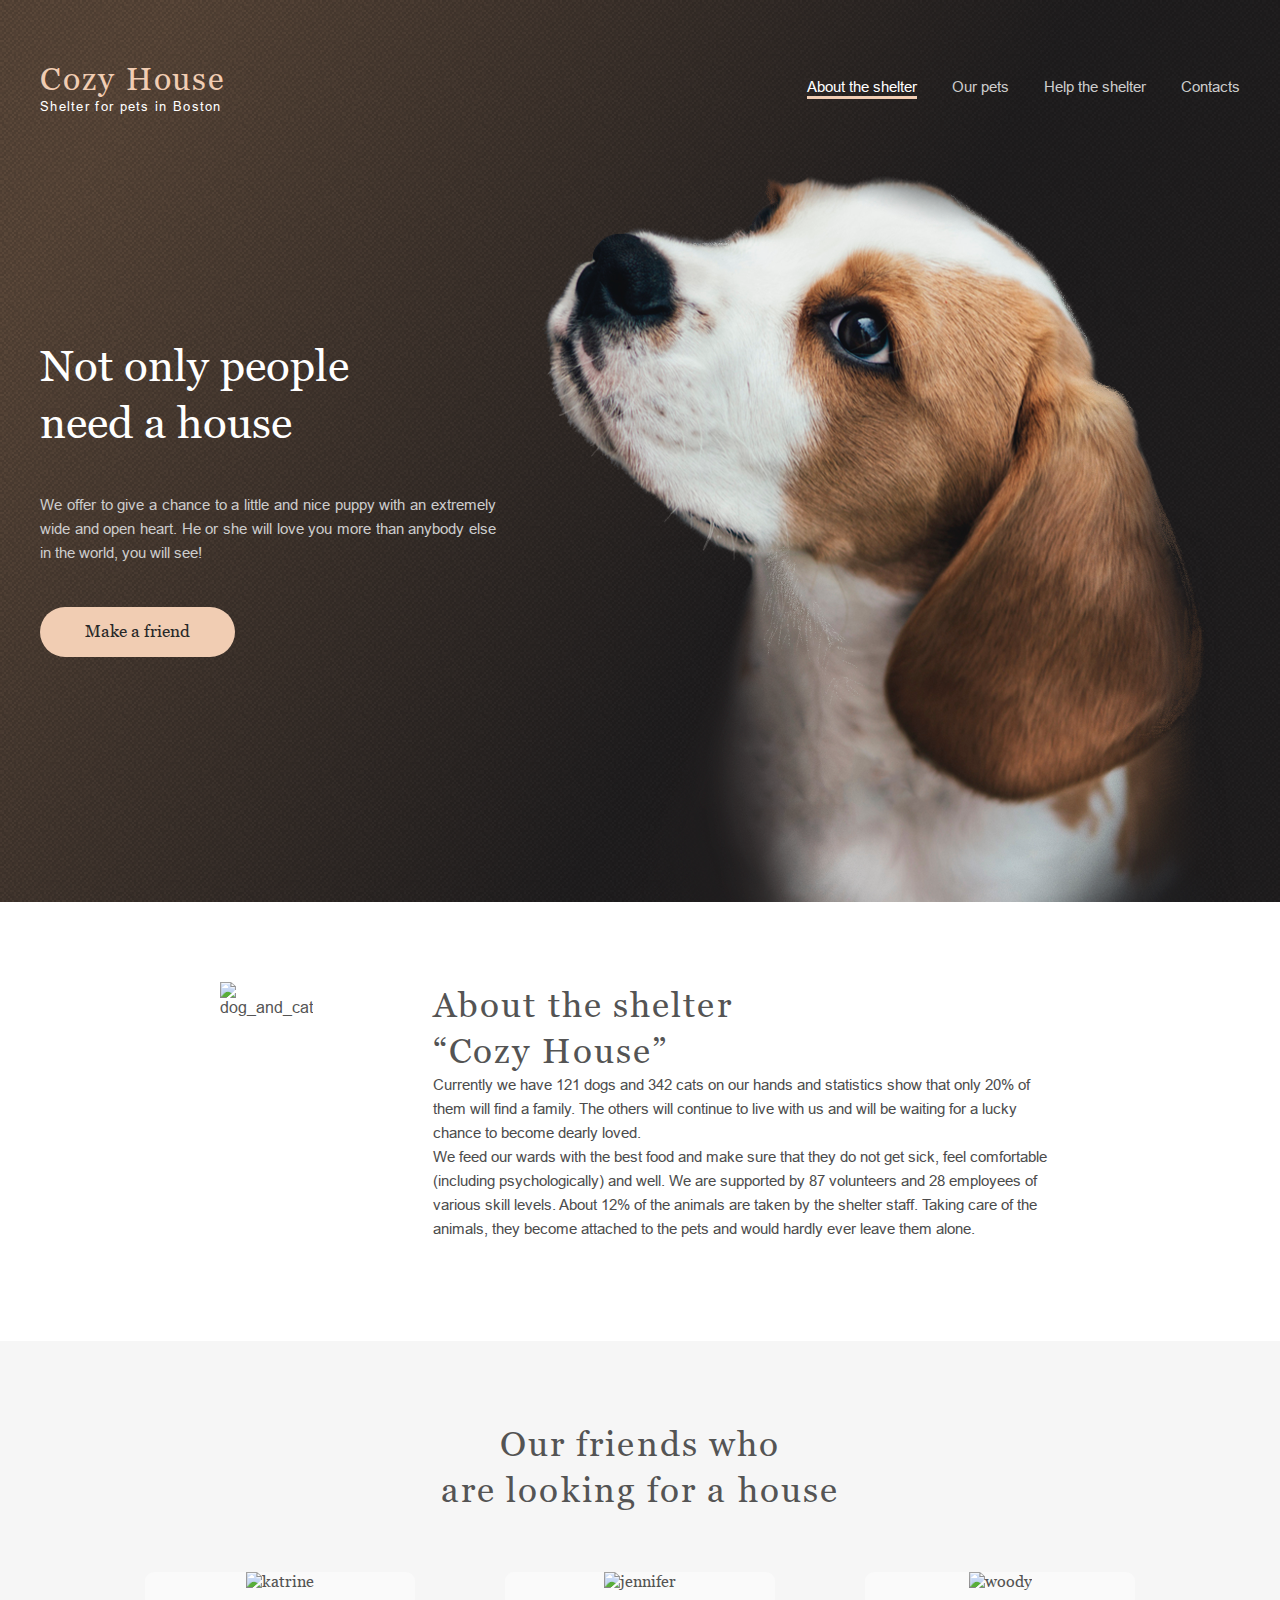
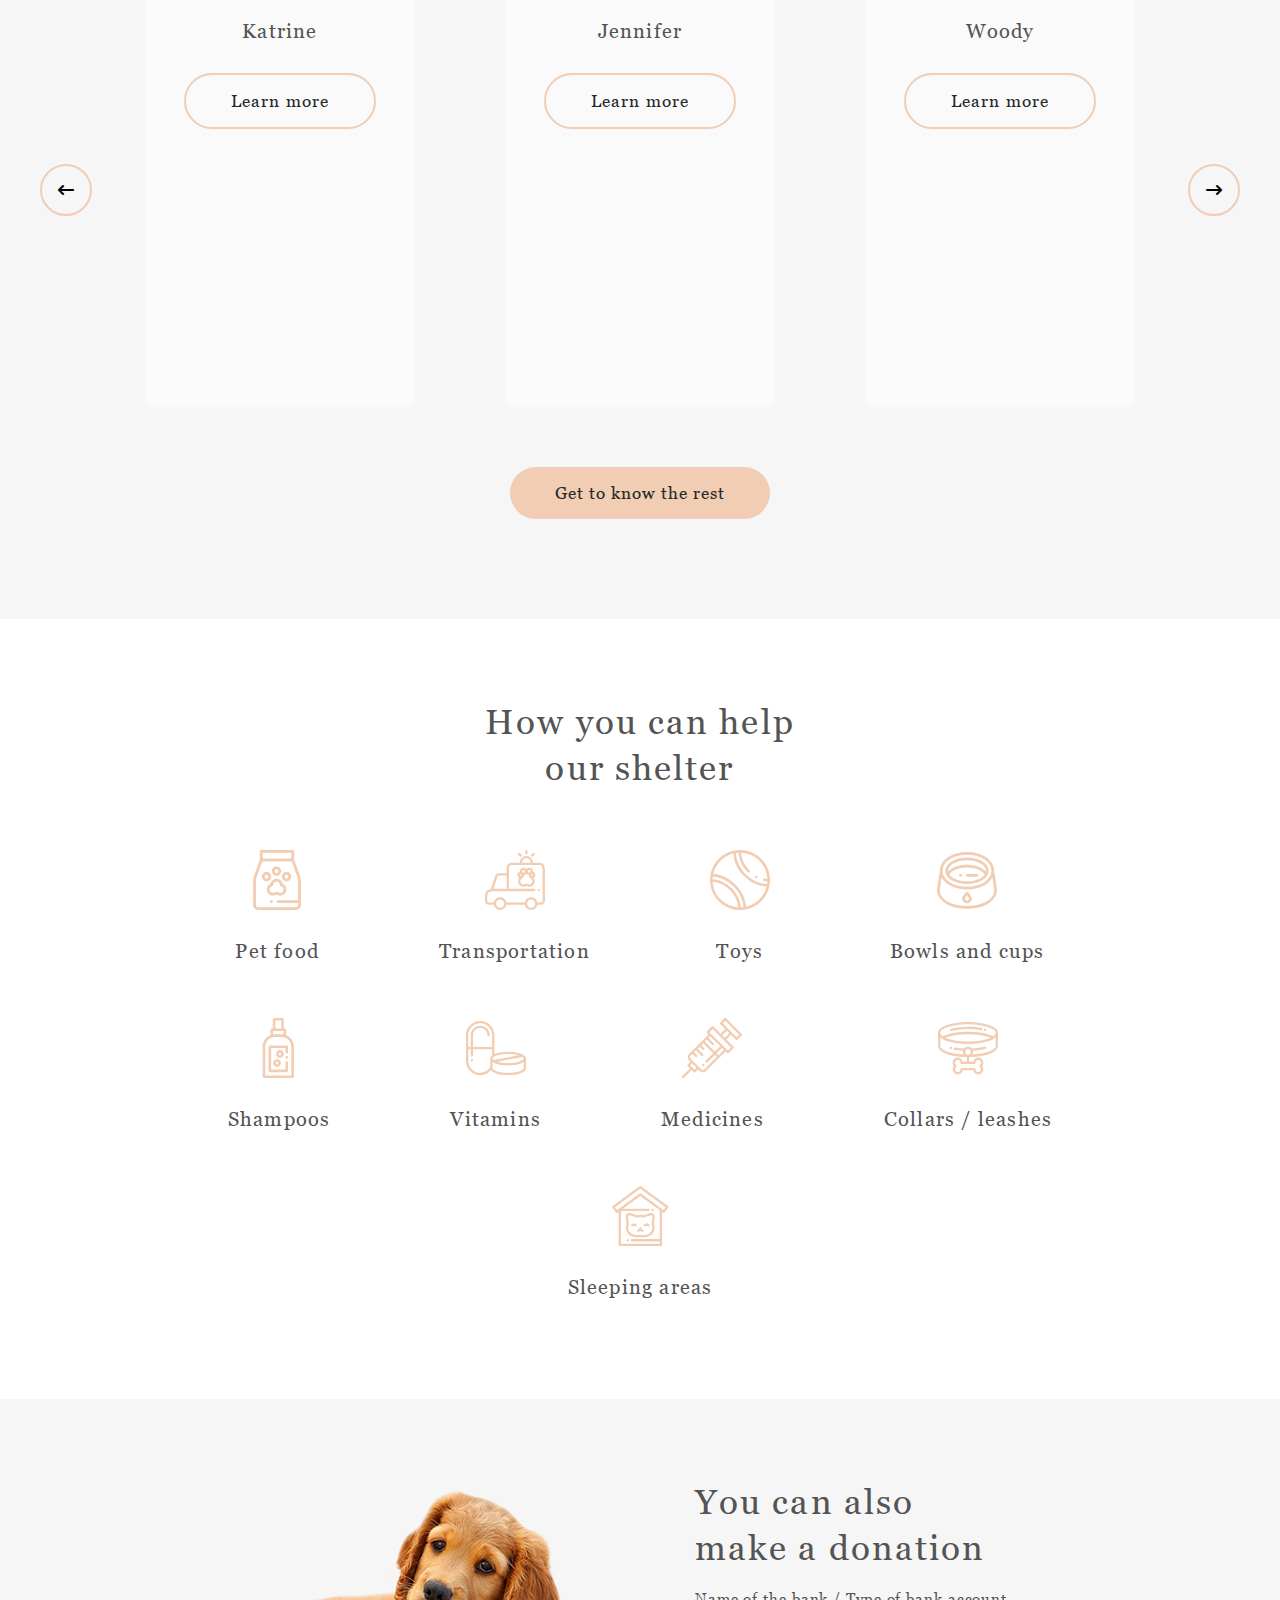
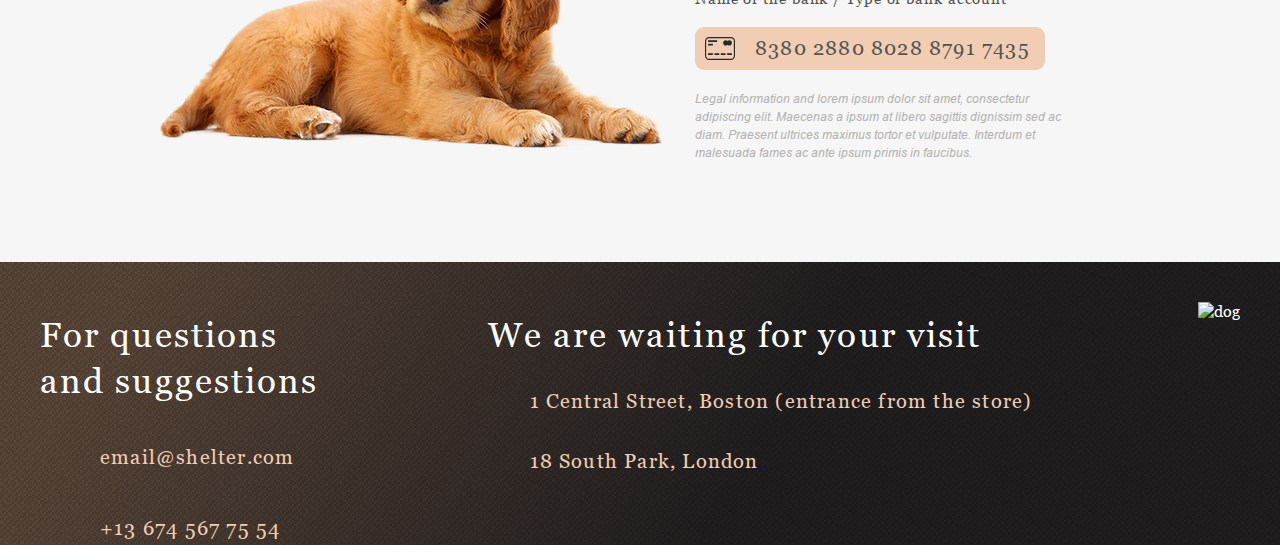
==== commit e0607992: "feat: add active classes and start JS" ====
--- a/shelter/pages/main/index.html
+++ b/shelter/pages/main/index.html
@@ -9,7 +9,8 @@
     <link rel='stylesheet' href="style.css">
     <link rel='stylesheet' href="https://cdnjs.cloudflare.com/ajax/libs/font-awesome/6.1.1/css/all.min.css">
 </head>
-<body class="active-burger">
+<body>
+    <div class="overlay"></div>
     <section id="start-screen" class="start-screen">
         <header class="wrapper header">
             <div class="logo">
@@ -17,7 +18,7 @@
                 <span>Shelter for pets in Boston</span>
             </div>
             <div class="burger"></div>
-            <nav class="navbar navbar-active">
+            <nav class="navbar">
                 <ul class="navbar-list">
                     <li><a class="active" href="">About the shelter</a></li>
                     <li><a href="https://rolling-scopes-school.github.io/whityha-JSFE2022Q1/shelter/pages/pets/">Our pets</a></li>
@@ -129,5 +130,6 @@
             </div>
         </div>
     </footer>
+    <script src="script.js"></script>
 </body>
 </html>--- a/shelter/pages/main/style.css
+++ b/shelter/pages/main/style.css
@@ -1,2 +1,2 @@
-html{scroll-behavior:smooth}ul,ol{list-style:none;padding:0}a{text-decoration:none}html{scroll-behavior:smooth}*{-webkit-box-sizing:border-box;box-sizing:border-box}h1,h2,h3,h4,h5,h6,p{padding:0;margin:0}@font-face{font-family:'Arial';src:url("../../assets/fonts/arial/arial-regular.ttf") format("truetype");font-weight:400;font-style:normal}@font-face{font-family:'Arial';src:url("../../assets/fonts/arial/arial-italic.ttf") format("truetype");font-weight:400;font-style:italic}@font-face{font-family:'Georgia';src:url("../../assets/fonts/georgia/georgia-regular.ttf") format("truetype");font-weight:400;font-style:normal}.wrapper{color:white;font-family:Arial,sans-serif;width:1200px;margin:0 auto}@media (max-width: 1279px){.wrapper{width:100%}}@media (max-width: 767px){body{max-width:100%;overflow-x:hidden}}body.active-burger{overflow:hidden}body.active-burger::after{content:'';position:fixed;right:0;top:0;width:100vw;height:100vh;background-color:rgba(41,41,41,0.6)}.start-screen{background:url("../../assets/images/noise_transparent@2x.png"),linear-gradient(120deg, #5B483A 10%, #211F20 60%);padding-top:60px}@media (max-width: 1279px){.start-screen{padding-top:0px}}.start-screen .header{display:-webkit-box;display:-ms-flexbox;display:flex;-webkit-box-pack:justify;-ms-flex-pack:justify;justify-content:space-between}@media (max-width: 1279px){.start-screen .header{padding:30px 30px 60px 30px}}@media (max-width: 1279px) and (max-width: 767px){.start-screen .header{padding:30px 0 60px 10px;height:auto;-webkit-box-align:center;-ms-flex-align:center;align-items:center}}.start-screen .header .burger{display:none}@media (max-width: 767px){.start-screen .header .burger{display:block;width:30px;height:22px;background:url("../../assets/images/Burger.svg") no-repeat center center;margin-right:53px;position:relative;z-index:2;-webkit-transition:.5s;transition:.5s;cursor:pointer}}.start-screen .header .logo{display:-webkit-box;display:-ms-flexbox;display:flex;-webkit-box-orient:vertical;-webkit-box-direction:normal;-ms-flex-direction:column;flex-direction:column;-webkit-box-pack:justify;-ms-flex-pack:justify;justify-content:space-between}.start-screen .header .logo h1 a{font-family:Georgia,serif;color:#F1CDB3;font-size:32px;letter-spacing:0.06em;font-weight:400}@media (max-width: 767px){.start-screen .header .logo h1 a{position:relative;z-index:2}}.start-screen .header .logo span{font-family:Arial,sans-serif;font-size:13px;letter-spacing:0.1em;font-weight:400}@media (max-width: 767px){.start-screen .header .logo span{margin-top:10px;position:relative;z-index:2}}.start-screen .header .navbar-list{display:-webkit-box;display:-ms-flexbox;display:flex;font-size:15px;line-height:24px}@media (max-width: 767px){.start-screen .header .navbar-list{-webkit-box-orient:vertical;-webkit-box-direction:normal;-ms-flex-direction:column;flex-direction:column;-webkit-box-align:center;-ms-flex-align:center;align-items:center;row-gap:43px}}.start-screen .header .navbar-list li{margin-left:35px}@media (max-width: 767px){.start-screen .header .navbar-list li{margin:0}}.start-screen .header .navbar-list li a{color:#CDCDCD}@media (max-width: 767px){.start-screen .header .navbar-list li a{font-size:32px}}.start-screen .header .navbar-list li a:hover{cursor:pointer;color:#fff}.start-screen .header .navbar-list li .active{position:relative;color:#fff;padding-bottom:4px}.start-screen .header .navbar-list li .active::after{content:'';position:absolute;width:100%;bottom:0;left:0;height:3px;background-color:#F1CDB3}@media (max-width: 767px){.start-screen .header .navbar{position:absolute;top:0;right:0;width:320px;height:100vh;background-color:#292929;display:-webkit-box;display:-ms-flexbox;display:flex;-webkit-box-pack:center;-ms-flex-pack:center;justify-content:center;-webkit-box-align:center;-ms-flex-align:center;align-items:center;-webkit-transition:.5s;transition:.5s;-webkit-transform:translateX(100vw);transform:translateX(100vw);overflow-x:hidden;z-index:1}}@media (max-width: 767px){.start-screen .header .navbar-active{display:-webkit-box;display:-ms-flexbox;display:flex;-webkit-transform:translateX(0%);transform:translateX(0%)}}@media (max-width: 767px){.start-screen .header .burger-active{-webkit-transform:rotate(90deg);transform:rotate(90deg)}}.start-screen_content{display:-webkit-box;display:-ms-flexbox;display:flex;-webkit-box-pack:justify;-ms-flex-pack:justify;justify-content:space-between;margin-top:60px;-webkit-user-select:none;-moz-user-select:none;-ms-user-select:none;user-select:none}@media (max-width: 1279px){.start-screen_content{-webkit-box-orient:vertical;-webkit-box-direction:normal;-ms-flex-direction:column;flex-direction:column;-webkit-box-pack:start;-ms-flex-pack:start;justify-content:start}.start-screen_content img{margin-right:calc((10/320)*100%);margin-left:calc((50/320)*100%)}}@media (max-width: 1279px) and (max-width: 767px){.start-screen_content{margin-top:0}.start-screen_content img{width:calc((260/320)*100%)}}@media (max-width: 767px){.start-screen_content{-webkit-box-orient:vertical;-webkit-box-direction:normal;-ms-flex-direction:column;flex-direction:column;-webkit-box-align:center;-ms-flex-align:center;align-items:center}}.start-screen_content_text{max-width:38%;margin-top:163px}@media (max-width: 1279px){.start-screen_content_text{display:-webkit-box;display:-ms-flexbox;display:flex;-webkit-box-orient:vertical;-webkit-box-direction:normal;-ms-flex-direction:column;flex-direction:column;margin-top:0px;margin-bottom:100px;max-width:100%}.start-screen_content_text .text-only{width:62%;margin:0 auto}}@media (max-width: 1279px) and (max-width: 767px){.start-screen_content_text{margin-bottom:105px}.start-screen_content_text .text-only{width:100%;padding:0 10px}}.start-screen_content_text h2{font-family:Georgia,serif;font-weight:400;font-size:44px;line-height:1.3;max-width:80%}@media (max-width: 1279px){.start-screen_content_text h2{max-width:350px}}@media (max-width: 1279px) and (max-width: 767px){.start-screen_content_text h2{font-size:25px;line-height:32.5px;text-align:center;max-width:200px;margin:0 auto}}.start-screen_content_text p{text-align:justify;margin:42px 0px;color:#CDCDCD;font-size:15px;line-height:24px}@media (max-width: 1279px){.start-screen_content_text p{margin:42px auto}}@media (max-width: 1279px) and (max-width: 767px){.start-screen_content_text p{width:100%;text-align:center;letter-spacing:normal}}.start-screen_content_text a{display:inline-block;border-radius:100px;padding:15px 45px;font-size:17px;font-family:Georgia,serif;color:#292929;background-color:#F1CDB3;-webkit-transition:.2s;transition:.2s}.start-screen_content_text a:hover{cursor:pointer;background-color:#FDDCC4}@media (max-width: 1279px){.start-screen_content_text a{margin:0 auto}}.about_content{margin-top:80px;display:-webkit-box;display:-ms-flexbox;display:flex;width:70%;margin:80px auto 100px auto;-webkit-column-gap:120px;column-gap:120px;-webkit-box-pack:center;-ms-flex-pack:center;justify-content:center;color:#545454}@media (max-width: 1279px){.about_content{-webkit-box-orient:vertical;-webkit-box-direction:normal;-ms-flex-direction:column;flex-direction:column;width:57%}.about_content img{width:300px;margin:80px auto 0 auto}}@media (max-width: 1279px) and (max-width: 767px){.about_content{width:94%;margin:0px auto 42.4px auto}.about_content img{width:100%;margin-top:0;max-width:300px}}.about_content_text{-ms-flex-item-align:center;-ms-grid-row-align:center;align-self:center;font-family:Arial,sans-serif;font-size:15px;line-height:1.6;color:#4C4C4C;text-align:left}@media (max-width: 1279px){.about_content_text{-webkit-box-ordinal-group:0;-ms-flex-order:-1;order:-1}.about_content_text p{margin-top:25px}}@media (max-width: 1279px) and (max-width: 767px){.about_content_text{text-align:justify;padding:0 15px;margin:42px 0px}}.about_content_text h3{font-size:35px;line-height:1.3;font-family:Georgia,serif;font-weight:400;letter-spacing:.06em;color:#545454}@media (max-width: 767px){.about_content_text h3{font-size:25px;line-height:32.5px;text-align:center}}.our-friends{background-color:#F6F6F6}.our-friends .wrapper{color:#545454;display:-webkit-box;display:-ms-flexbox;display:flex;-webkit-box-orient:vertical;-webkit-box-direction:normal;-ms-flex-direction:column;flex-direction:column;-webkit-box-align:center;-ms-flex-align:center;align-items:center}@media (max-width: 1279px){.our-friends .wrapper{padding:0px 30px}}@media (max-width: 1279px) and (max-width: 767px){.our-friends .wrapper{padding:42px 10px}}.our-friends .wrapper h3{width:50%;text-align:center;margin:0 auto;padding-top:80px;padding-bottom:60px;font-size:35px;line-height:1.3;font-family:Georgia,serif;font-weight:400;letter-spacing:.06em;color:#545454}@media (max-width: 1279px){.our-friends .wrapper h3{width:70%}}@media (max-width: 1279px) and (max-width: 767px){.our-friends .wrapper h3{padding:0 0 42px 0;font-size:25px;line-height:32.5px;width:100%}}.our-friends .wrapper .our-friends_slider{width:100%;display:-webkit-box;display:-ms-flexbox;display:flex;-webkit-box-pack:justify;-ms-flex-pack:justify;justify-content:space-between;-webkit-box-align:center;-ms-flex-align:center;align-items:center}@media (max-width: 767px){.our-friends .wrapper .our-friends_slider{-webkit-box-orient:horizontal;-webkit-box-direction:normal;-ms-flex-direction:row;flex-direction:row;-ms-flex-wrap:wrap;flex-wrap:wrap;-webkit-column-gap:80px;column-gap:80px;row-gap:20px;-webkit-box-pack:center;-ms-flex-pack:center;justify-content:center}.our-friends .wrapper .our-friends_slider .btn-left{-webkit-box-ordinal-group:2;-ms-flex-order:1;order:1;margin-left:20px}.our-friends .wrapper .our-friends_slider .btn-right{margin-right:20px;-webkit-box-ordinal-group:3;-ms-flex-order:2;order:2}}.our-friends .wrapper .our-friends_slider_cards{display:-webkit-box;display:-ms-flexbox;display:flex;width:82.5%;-webkit-box-pack:center;-ms-flex-pack:center;justify-content:center;-webkit-column-gap:90px;column-gap:90px}@media (max-width: 1279px){.our-friends .wrapper .our-friends_slider_cards{width:80%;-webkit-column-gap:normal;column-gap:normal;-ms-flex-pack:distribute;justify-content:space-around}}.our-friends .wrapper .our-friends_slider_cards_card{width:270px;border-radius:9px;height:435px;background-color:#FAFAFA;font-family:Georgia,serif;display:-webkit-box;display:-ms-flexbox;display:flex;-webkit-box-orient:vertical;-webkit-box-direction:normal;-ms-flex-direction:column;flex-direction:column;-webkit-box-align:center;-ms-flex-align:center;align-items:center;-webkit-transition:.2s;transition:.2s}@media (max-width: 1279px){.our-friends .wrapper .our-friends_slider_cards_card:last-child{display:none}}@media (max-width: 1279px) and (max-width: 767px){.our-friends .wrapper .our-friends_slider_cards_card{display:none}.our-friends .wrapper .our-friends_slider_cards_card:first-child{display:-webkit-box;display:-ms-flexbox;display:flex}}.our-friends .wrapper .our-friends_slider_cards_card:hover{background-color:#fff}.our-friends .wrapper .our-friends_slider_cards_card:hover button{border-color:#F1CDB3;background-color:#F1CDB3}.our-friends .wrapper .our-friends_slider_cards_card img{margin-bottom:30px}.our-friends .wrapper .our-friends_slider_cards_card .animal-name{margin-bottom:30px;font-size:20px;letter-spacing:.06em;line-height:1.13}.our-friends .wrapper .our-friends_slider_cards_card button{color:#292929;padding:15px 45px;border-radius:100px;border:2px solid #F1CDB3;background-color:transparent;-webkit-transition:.2s;transition:.2s;font-size:17px;font-weight:400;letter-spacing:.06em;line-height:1.3}.our-friends .wrapper .our-friends_slider_cards_card button:hover{cursor:pointer;border-color:#FDDCC4;background-color:#FDDCC4}.our-friends .wrapper .our-friends_slider_btn{border:2px solid #F1CDB3;border-radius:50%;width:52px;height:52px;background-color:transparent;-webkit-transition:.1s;transition:.1s;display:-webkit-box;display:-ms-flexbox;display:flex;-webkit-box-pack:center;-ms-flex-pack:center;justify-content:center;-webkit-box-align:center;-ms-flex-align:center;align-items:center}.our-friends .wrapper .our-friends_slider_btn:hover{cursor:pointer;background-color:#FDDCC4;border-color:transparent}.our-friends .wrapper .our-friends_get{margin:60px 0 100px 0;padding:15px 45px;border:none;border-radius:100px;background-color:#F1CDB3;font-size:17px;font-family:Georgia,serif;line-height:1.3;letter-spacing:.06em;color:#292929;-webkit-transition:.2s;transition:.2s}.our-friends .wrapper .our-friends_get:hover{cursor:pointer;background-color:#FDDCC4}.our-friends .wrapper .our-friends_get a{color:inherit}@media (max-width: 767px){.our-friends .wrapper .our-friends_get{margin:42px 0 0 0}}.help{background-color:#fff;padding-bottom:100px}@media (max-width: 767px){.help{padding:42px 10px}}.help .wrapper{color:#545454}.help .wrapper h3{font-size:35px;line-height:1.3;font-family:Georgia,serif;font-weight:400;letter-spacing:.06em;color:#545454;width:30%;margin:80px auto 60px auto;text-align:center}@media (max-width: 1279px){.help .wrapper h3{width:40%}}@media (max-width: 1279px) and (max-width: 767px){.help .wrapper h3{width:80%;font-size:25px;line-height:32.5px;margin:0 auto}}.help .wrapper .help_blocks{width:100%}.help .wrapper .help_blocks_list{margin:0 auto;width:85.8%;display:-webkit-box;display:-ms-flexbox;display:flex;-webkit-column-gap:120px;column-gap:120px;-webkit-box-pack:center;-ms-flex-pack:center;justify-content:center;-ms-flex-wrap:wrap;flex-wrap:wrap;row-gap:55px}@media (max-width: 1279px){.help .wrapper .help_blocks_list{-webkit-column-gap:normal;column-gap:normal;row-gap:40px}}@media (max-width: 1279px) and (max-width: 767px){.help .wrapper .help_blocks_list{row-gap:30px;width:100%;-webkit-box-pack:start;-ms-flex-pack:start;justify-content:flex-start;padding-top:42px}}.help .wrapper .help_blocks_block{height:113px;display:-webkit-box;display:-ms-flexbox;display:flex;-webkit-box-pack:center;-ms-flex-pack:center;justify-content:center;-webkit-box-align:end;-ms-flex-align:end;align-items:flex-end;font-size:20px;line-height:23px;letter-spacing:.06em;font-family:Georgia,serif;font-weight:400}@media (max-width: 1279px){.help .wrapper .help_blocks_block{width:30%;-webkit-column-gap:normal;column-gap:normal;row-gap:normal}}@media (max-width: 1279px) and (max-width: 767px){.help .wrapper .help_blocks_block{width:44%;margin:0 3%;font-size:15px;line-height:16.5px}}.help .wrapper .help_blocks .food{background:url("../../assets/icons/icon-pet-food.svg") no-repeat top center}.help .wrapper .help_blocks .transport{background:url("../../assets/icons/icon-transportation.svg") no-repeat top center}.help .wrapper .help_blocks .toys{width:60px;background:url("../../assets/icons/icon-toys.svg") no-repeat top center}@media (max-width: 1279px){.help .wrapper .help_blocks .toys{width:30%}}@media (max-width: 1279px) and (max-width: 767px){.help .wrapper .help_blocks .toys{width:44%}}.help .wrapper .help_blocks .cup{background:url("../../assets/icons/icon-bowls-and-cups.svg") no-repeat top center}.help .wrapper .help_blocks .shamp{background:url("../../assets/icons/icon-shampoos.svg") no-repeat top center}.help .wrapper .help_blocks .vitamins{background:url("../../assets/icons/icon-vitamins.svg") no-repeat top center}.help .wrapper .help_blocks .medic{background:url("../../assets/icons/icon-medicines.svg") no-repeat top center}.help .wrapper .help_blocks .collar{background:url("../../assets/icons/icon-collars-leashes.svg") no-repeat top center}.help .wrapper .help_blocks .sleep{background:url("../../assets/icons/icon-sleeping-area.svg") no-repeat top center}.donation{background-color:#F6F6F6}.donation .wrapper{display:-webkit-box;display:-ms-flexbox;display:flex;-webkit-box-pack:center;-ms-flex-pack:center;justify-content:center;-webkit-box-align:center;-ms-flex-align:center;align-items:center}.donation_content{width:80%;display:-webkit-box;display:-ms-flexbox;display:flex;padding-top:80px;padding-bottom:100px;-webkit-box-align:center;-ms-flex-align:center;align-items:center}@media (max-width: 1279px){.donation_content{-webkit-box-orient:vertical;-webkit-box-direction:normal;-ms-flex-direction:column;flex-direction:column}}@media (max-width: 1279px) and (max-width: 767px){.donation_content{width:100%;padding:42px 10px}}@media (max-width: 767px){.donation_content_image img{width:100%}}.donation_content_text{margin:0 30px 0 30px;width:40%}@media (max-width: 1279px){.donation_content_text{-webkit-box-ordinal-group:0;-ms-flex-order:-1;order:-1;width:70%}}@media (max-width: 1279px) and (max-width: 767px){.donation_content_text{display:-webkit-box;display:-ms-flexbox;display:flex;-webkit-box-orient:vertical;-webkit-box-direction:normal;-ms-flex-direction:column;flex-direction:column;-webkit-box-align:center;-ms-flex-align:center;align-items:center;width:100%}}.donation_content_text h3{font-size:35px;line-height:1.3;font-family:Georgia,serif;font-weight:400;letter-spacing:.06em;color:#545454;margin-bottom:20px}@media (max-width: 767px){.donation_content_text h3{font-size:25px;line-height:32.5px;text-align:center}}.donation_content_text .bank-name{font-size:15px;letter-spacing:.06em;font-family:Georgia,serif;font-weight:400;color:#545454;margin-bottom:20px}@media (max-width: 767px){.donation_content_text .bank-name{font-size:15px;line-height:24px;text-align:center;letter-spacing:normal}}.donation_content_text .card-number{display:inline-block;padding:10px 15px 10px 60px;border-radius:9px;margin-bottom:20px;background:url("../../assets/icons/credit-card.svg") no-repeat left 10px center,#F1CDB3}@media (max-width: 767px){.donation_content_text .card-number{padding-left:50px}}.donation_content_text .card-number a{font-family:Georgia,serif;font-weight:400;font-size:20px;line-height:23px;letter-spacing:.06em;color:#545454;text-decoration:none}@media (max-width: 767px){.donation_content_text .card-number a{font-size:15px}}.donation_content_text p{font-size:12px;color:#b2b2b2;font-style:italic;line-height:18px}@media (max-width: 1279px){.donation_content_text p{margin:0 0 60px 0}}@media (max-width: 1279px) and (max-width: 767px){.donation_content_text p{text-align:justify;width:90%}}.footer{background:url("../../assets/images/noise_transparent@2x.png"),linear-gradient(120deg, #5B483A 10%, #211F20 60%);padding-top:40px}@media (max-width: 767px){.footer{padding-top:0}}.footer_content{display:-webkit-box;display:-ms-flexbox;display:flex;-webkit-box-pack:justify;-ms-flex-pack:justify;justify-content:space-between;font-family:Georgia,serif}@media (max-width: 1279px){.footer_content{-webkit-box-align:center;-ms-flex-align:center;align-items:center;-ms-flex-wrap:wrap;flex-wrap:wrap;-webkit-box-pack:center;-ms-flex-pack:center;justify-content:center;row-gap:65px}}@media (max-width: 1279px) and (max-width: 767px){.footer_content{padding:30px 10px 0 10px;row-gap:0;-ms-flex-wrap:nowrap;flex-wrap:nowrap;-webkit-box-orient:vertical;-webkit-box-direction:normal;-ms-flex-direction:column;flex-direction:column;-webkit-box-align:center;-ms-flex-align:center;align-items:center}}.footer_content_contacts{display:-webkit-box;display:-ms-flexbox;display:flex;-webkit-box-orient:vertical;-webkit-box-direction:normal;-ms-flex-direction:column;flex-direction:column;max-width:23.5%;padding-top:10px}@media (max-width: 1279px){.footer_content_contacts{max-width:40%;margin-right:60px}}@media (max-width: 1279px) and (max-width: 767px){.footer_content_contacts{max-width:100%;margin:0;-webkit-box-align:center;-ms-flex-align:center;align-items:center}}.footer_content_contacts h3{font-size:35px;line-height:1.3;font-family:Georgia,serif;font-weight:400;letter-spacing:.06em;color:#545454;color:#fff;margin-bottom:40px}@media (max-width: 767px){.footer_content_contacts h3{text-align:center;font-size:25px;line-height:1.1}}.footer_content_contacts .email{padding-left:60px;padding-top:3px;padding-bottom:3px;font-family:Georgia,serif;font-size:20px;line-height:23px;letter-spacing:.06em;color:#F1CDB3;text-decoration:none;font-weight:400;margin-bottom:40px;background:url("../../assets/icons/mail.svg") no-repeat left center}.footer_content_contacts .phone{padding:5px 0px 5px 60px;font-family:Georgia,serif;font-size:20px;line-height:23px;letter-spacing:.06em;color:#F1CDB3;text-decoration:none;font-weight:400;background:url("../../assets/icons/icon-phone.svg") no-repeat left center}.footer_content_contacts .email:hover,.footer_content_contacts .phone:hover{text-decoration:underline}.footer_content_address{display:-webkit-box;display:-ms-flexbox;display:flex;padding-top:10px;-webkit-box-orient:vertical;-webkit-box-direction:normal;-ms-flex-direction:column;flex-direction:column;margin-left:160px;font-family:Georgia,serif;font-size:20px;line-height:23px;letter-spacing:.06em;color:#F1CDB3}@media (max-width: 1279px){.footer_content_address{margin-left:0;max-width:40%}}@media (max-width: 1279px) and (max-width: 767px){.footer_content_address{margin-left:0;max-width:100%;padding-top:40px;-webkit-box-align:center;-ms-flex-align:center;align-items:center}}.footer_content_address h3{font-size:35px;line-height:1.3;font-family:Georgia,serif;font-weight:400;letter-spacing:.06em;color:#545454;color:#fff}@media (max-width: 767px){.footer_content_address h3{text-align:center;font-size:25px;line-height:1.1;margin:0px 15px}}.footer_content_address .address_boston,.footer_content_address .address_london{font-style:normal;margin-top:32px}@media (max-width: 767px){.footer_content_address .address_boston,.footer_content_address .address_london{margin-top:40px}}.footer_content_address .address_boston a,.footer_content_address .address_london a{display:inline-block;color:inherit;text-decoration:none;background:url("../../assets/icons/icon-marker.svg") no-repeat left center;padding-left:42px;text-align:left}.footer_content_address .address_boston a:hover,.footer_content_address .address_london a:hover{text-decoration:underline}.footer_content_address .address_london a{padding-top:5px;padding-bottom:5px}@media (max-width: 767px){.footer_content_address .address_boston a{padding-top:5px;padding-bottom:5px}}.footer_content_image{margin-left:160px;max-height:310px}@media (max-width: 1279px){.footer_content_image{margin:0}}@media (max-width: 1279px) and (max-width: 767px){.footer_content_image{margin:40px 0 0 0;width:100%}.footer_content_image img{display:block;width:100%;margin:0 auto;max-width:300px}}
+html{scroll-behavior:smooth}ul,ol{list-style:none;padding:0}a{text-decoration:none}html{scroll-behavior:smooth}@media (max-width: 767px){html{max-width:100vw;overflow-x:hidden}}*{-webkit-box-sizing:border-box;box-sizing:border-box}h1,h2,h3,h4,h5,h6,p{padding:0;margin:0}@font-face{font-family:'Arial';src:url("../../assets/fonts/arial/arial-regular.ttf") format("truetype");font-weight:400;font-style:normal}@font-face{font-family:'Arial';src:url("../../assets/fonts/arial/arial-italic.ttf") format("truetype");font-weight:400;font-style:italic}@font-face{font-family:'Georgia';src:url("../../assets/fonts/georgia/georgia-regular.ttf") format("truetype");font-weight:400;font-style:normal}.wrapper{color:white;font-family:Arial,sans-serif;width:1200px;margin:0 auto}@media (max-width: 1279px){.wrapper{width:100%}}.overlay{-webkit-transition:.2s;transition:.2s}.overlay.active{position:fixed;width:100vw;height:100vh;background-color:rgba(41,41,41,0.6)}.start-screen{background:url("../../assets/images/noise_transparent@2x.png"),linear-gradient(120deg, #5B483A 10%, #211F20 60%);padding-top:60px}@media (max-width: 1279px){.start-screen{padding-top:0px}}.start-screen .header{display:-webkit-box;display:-ms-flexbox;display:flex;-webkit-box-pack:justify;-ms-flex-pack:justify;justify-content:space-between}@media (max-width: 1279px){.start-screen .header{padding:30px 30px 60px 30px}}@media (max-width: 1279px) and (max-width: 767px){.start-screen .header{padding:30px 0 60px 10px;height:auto;-webkit-box-align:center;-ms-flex-align:center;align-items:center}}.start-screen .header .burger{display:none}@media (max-width: 767px){.start-screen .header .burger{display:block;width:30px;height:22px;background:url("../../assets/images/Burger.svg") no-repeat center center;margin-right:53px;position:relative;z-index:3;-webkit-transition:.5s;transition:.5s;cursor:pointer}}.start-screen .header .logo{display:-webkit-box;display:-ms-flexbox;display:flex;-webkit-box-orient:vertical;-webkit-box-direction:normal;-ms-flex-direction:column;flex-direction:column;-webkit-box-pack:justify;-ms-flex-pack:justify;justify-content:space-between}.start-screen .header .logo h1 a{font-family:Georgia,serif;color:#F1CDB3;font-size:32px;letter-spacing:0.06em;font-weight:400}@media (max-width: 767px){.start-screen .header .logo h1 a{position:relative;z-index:3}}.start-screen .header .logo span{font-family:Arial,sans-serif;font-size:13px;letter-spacing:0.1em;font-weight:400}@media (max-width: 767px){.start-screen .header .logo span{margin-top:10px;position:relative;z-index:3}}.start-screen .header .navbar-list{display:-webkit-box;display:-ms-flexbox;display:flex;font-size:15px;line-height:24px}@media (max-width: 767px){.start-screen .header .navbar-list{-webkit-box-orient:vertical;-webkit-box-direction:normal;-ms-flex-direction:column;flex-direction:column;-webkit-box-align:center;-ms-flex-align:center;align-items:center;row-gap:43px}}.start-screen .header .navbar-list li{margin-left:35px}@media (max-width: 767px){.start-screen .header .navbar-list li{margin:0}}.start-screen .header .navbar-list li a{color:#CDCDCD}@media (max-width: 767px){.start-screen .header .navbar-list li a{font-size:32px}}.start-screen .header .navbar-list li a:hover{cursor:pointer;color:#fff}.start-screen .header .navbar-list li .active{position:relative;color:#fff;padding-bottom:4px}.start-screen .header .navbar-list li .active::after{content:'';position:absolute;width:100%;bottom:0;left:0;height:3px;background-color:#F1CDB3}@media (max-width: 767px){.start-screen .header .navbar{position:fixed;top:0;right:-110%;width:320px;height:100vh;background-color:#292929;display:-webkit-box;display:-ms-flexbox;display:flex;-webkit-box-pack:center;-ms-flex-pack:center;justify-content:center;-webkit-box-align:center;-ms-flex-align:center;align-items:center;-webkit-transition:.5s;transition:.5s;z-index:2}}@media (max-width: 767px){.start-screen .header .navbar-active{right:0}}@media (max-width: 767px){.start-screen .header .burger-active{position:fixed;right:0px;-webkit-transform:rotate(90deg);transform:rotate(90deg)}}.start-screen_content{display:-webkit-box;display:-ms-flexbox;display:flex;-webkit-box-pack:justify;-ms-flex-pack:justify;justify-content:space-between;margin-top:60px;-webkit-user-select:none;-moz-user-select:none;-ms-user-select:none;user-select:none}@media (max-width: 1279px){.start-screen_content{-webkit-box-orient:vertical;-webkit-box-direction:normal;-ms-flex-direction:column;flex-direction:column;-webkit-box-pack:start;-ms-flex-pack:start;justify-content:start}.start-screen_content img{margin-right:calc((10/320)*100%);margin-left:calc((50/320)*100%)}}@media (max-width: 1279px) and (max-width: 767px){.start-screen_content{margin-top:0}.start-screen_content img{width:calc((260/320)*100%)}}@media (max-width: 767px){.start-screen_content{-webkit-box-orient:vertical;-webkit-box-direction:normal;-ms-flex-direction:column;flex-direction:column;-webkit-box-align:center;-ms-flex-align:center;align-items:center}}.start-screen_content_text{max-width:38%;margin-top:163px}@media (max-width: 1279px){.start-screen_content_text{display:-webkit-box;display:-ms-flexbox;display:flex;-webkit-box-orient:vertical;-webkit-box-direction:normal;-ms-flex-direction:column;flex-direction:column;margin-top:0px;margin-bottom:100px;max-width:100%}.start-screen_content_text .text-only{width:62%;margin:0 auto}}@media (max-width: 1279px) and (max-width: 767px){.start-screen_content_text{margin-bottom:105px}.start-screen_content_text .text-only{width:100%;padding:0 10px}}.start-screen_content_text h2{font-family:Georgia,serif;font-weight:400;font-size:44px;line-height:1.3;max-width:80%}@media (max-width: 1279px){.start-screen_content_text h2{max-width:350px}}@media (max-width: 1279px) and (max-width: 767px){.start-screen_content_text h2{font-size:25px;line-height:32.5px;text-align:center;max-width:200px;margin:0 auto}}.start-screen_content_text p{text-align:justify;margin:42px 0px;color:#CDCDCD;font-size:15px;line-height:24px}@media (max-width: 1279px){.start-screen_content_text p{margin:42px auto}}@media (max-width: 1279px) and (max-width: 767px){.start-screen_content_text p{width:100%;text-align:center;letter-spacing:normal}}.start-screen_content_text a{display:inline-block;border-radius:100px;padding:15px 45px;font-size:17px;font-family:Georgia,serif;color:#292929;background-color:#F1CDB3;-webkit-transition:.2s;transition:.2s}.start-screen_content_text a:hover{cursor:pointer;background-color:#FDDCC4}@media (max-width: 1279px){.start-screen_content_text a{margin:0 auto}}.about_content{margin-top:80px;display:-webkit-box;display:-ms-flexbox;display:flex;width:70%;margin:80px auto 100px auto;-webkit-column-gap:120px;column-gap:120px;-webkit-box-pack:center;-ms-flex-pack:center;justify-content:center;color:#545454}@media (max-width: 1279px){.about_content{-webkit-box-orient:vertical;-webkit-box-direction:normal;-ms-flex-direction:column;flex-direction:column;width:57%}.about_content img{width:300px;margin:80px auto 0 auto}}@media (max-width: 1279px) and (max-width: 767px){.about_content{width:94%;margin:0px auto 42.4px auto}.about_content img{width:100%;margin-top:0;max-width:300px}}.about_content_text{-ms-flex-item-align:center;-ms-grid-row-align:center;align-self:center;font-family:Arial,sans-serif;font-size:15px;line-height:1.6;color:#4C4C4C;text-align:left}@media (max-width: 1279px){.about_content_text{-webkit-box-ordinal-group:0;-ms-flex-order:-1;order:-1}.about_content_text p{margin-top:25px}}@media (max-width: 1279px) and (max-width: 767px){.about_content_text{text-align:justify;padding:0 15px;margin:42px 0px}}.about_content_text h3{font-size:35px;line-height:1.3;font-family:Georgia,serif;font-weight:400;letter-spacing:.06em;color:#545454}@media (max-width: 767px){.about_content_text h3{font-size:25px;line-height:32.5px;text-align:center}}.our-friends{background-color:#F6F6F6}.our-friends .wrapper{color:#545454;display:-webkit-box;display:-ms-flexbox;display:flex;-webkit-box-orient:vertical;-webkit-box-direction:normal;-ms-flex-direction:column;flex-direction:column;-webkit-box-align:center;-ms-flex-align:center;align-items:center}@media (max-width: 1279px){.our-friends .wrapper{padding:0px 30px}}@media (max-width: 1279px) and (max-width: 767px){.our-friends .wrapper{padding:42px 10px}}.our-friends .wrapper h3{width:50%;text-align:center;margin:0 auto;padding-top:80px;padding-bottom:60px;font-size:35px;line-height:1.3;font-family:Georgia,serif;font-weight:400;letter-spacing:.06em;color:#545454}@media (max-width: 1279px){.our-friends .wrapper h3{width:70%}}@media (max-width: 1279px) and (max-width: 767px){.our-friends .wrapper h3{padding:0 0 42px 0;font-size:25px;line-height:32.5px;width:100%}}.our-friends .wrapper .our-friends_slider{width:100%;display:-webkit-box;display:-ms-flexbox;display:flex;-webkit-box-pack:justify;-ms-flex-pack:justify;justify-content:space-between;-webkit-box-align:center;-ms-flex-align:center;align-items:center}@media (max-width: 767px){.our-friends .wrapper .our-friends_slider{-webkit-box-orient:horizontal;-webkit-box-direction:normal;-ms-flex-direction:row;flex-direction:row;-ms-flex-wrap:wrap;flex-wrap:wrap;-webkit-column-gap:80px;column-gap:80px;row-gap:20px;-webkit-box-pack:center;-ms-flex-pack:center;justify-content:center}.our-friends .wrapper .our-friends_slider .btn-left{-webkit-box-ordinal-group:2;-ms-flex-order:1;order:1;margin-left:20px}.our-friends .wrapper .our-friends_slider .btn-right{margin-right:20px;-webkit-box-ordinal-group:3;-ms-flex-order:2;order:2}}.our-friends .wrapper .our-friends_slider_cards{display:-webkit-box;display:-ms-flexbox;display:flex;width:82.5%;-webkit-box-pack:center;-ms-flex-pack:center;justify-content:center;-webkit-column-gap:90px;column-gap:90px}@media (max-width: 1279px){.our-friends .wrapper .our-friends_slider_cards{width:80%;-webkit-column-gap:normal;column-gap:normal;-ms-flex-pack:distribute;justify-content:space-around}}.our-friends .wrapper .our-friends_slider_cards_card{width:270px;border-radius:9px;height:435px;background-color:#FAFAFA;font-family:Georgia,serif;display:-webkit-box;display:-ms-flexbox;display:flex;-webkit-box-orient:vertical;-webkit-box-direction:normal;-ms-flex-direction:column;flex-direction:column;-webkit-box-align:center;-ms-flex-align:center;align-items:center;-webkit-transition:.2s;transition:.2s}@media (max-width: 1279px){.our-friends .wrapper .our-friends_slider_cards_card:last-child{display:none}}@media (max-width: 1279px) and (max-width: 767px){.our-friends .wrapper .our-friends_slider_cards_card{display:none}.our-friends .wrapper .our-friends_slider_cards_card:first-child{display:-webkit-box;display:-ms-flexbox;display:flex}}.our-friends .wrapper .our-friends_slider_cards_card:hover{background-color:#fff}.our-friends .wrapper .our-friends_slider_cards_card:hover button{border-color:#F1CDB3;background-color:#F1CDB3}.our-friends .wrapper .our-friends_slider_cards_card img{margin-bottom:30px}.our-friends .wrapper .our-friends_slider_cards_card .animal-name{margin-bottom:30px;font-size:20px;letter-spacing:.06em;line-height:1.13}.our-friends .wrapper .our-friends_slider_cards_card button{color:#292929;padding:15px 45px;border-radius:100px;border:2px solid #F1CDB3;background-color:transparent;-webkit-transition:.2s;transition:.2s;font-size:17px;font-weight:400;letter-spacing:.06em;line-height:1.3}.our-friends .wrapper .our-friends_slider_cards_card button:hover{cursor:pointer;border-color:#FDDCC4;background-color:#FDDCC4}.our-friends .wrapper .our-friends_slider_btn{border:2px solid #F1CDB3;border-radius:50%;width:52px;height:52px;background-color:transparent;-webkit-transition:.1s;transition:.1s;display:-webkit-box;display:-ms-flexbox;display:flex;-webkit-box-pack:center;-ms-flex-pack:center;justify-content:center;-webkit-box-align:center;-ms-flex-align:center;align-items:center}.our-friends .wrapper .our-friends_slider_btn:hover{cursor:pointer;background-color:#FDDCC4;border-color:transparent}.our-friends .wrapper .our-friends_get{margin:60px 0 100px 0;padding:15px 45px;border:none;border-radius:100px;background-color:#F1CDB3;font-size:17px;font-family:Georgia,serif;line-height:1.3;letter-spacing:.06em;color:#292929;-webkit-transition:.2s;transition:.2s}.our-friends .wrapper .our-friends_get:hover{cursor:pointer;background-color:#FDDCC4}.our-friends .wrapper .our-friends_get a{color:inherit}@media (max-width: 767px){.our-friends .wrapper .our-friends_get{margin:42px 0 0 0}}.help{background-color:#fff;padding-bottom:100px}@media (max-width: 767px){.help{padding:42px 10px}}.help .wrapper{color:#545454}.help .wrapper h3{font-size:35px;line-height:1.3;font-family:Georgia,serif;font-weight:400;letter-spacing:.06em;color:#545454;width:30%;margin:80px auto 60px auto;text-align:center}@media (max-width: 1279px){.help .wrapper h3{width:40%}}@media (max-width: 1279px) and (max-width: 767px){.help .wrapper h3{width:80%;font-size:25px;line-height:32.5px;margin:0 auto}}.help .wrapper .help_blocks{width:100%}.help .wrapper .help_blocks_list{margin:0 auto;width:85.8%;display:-webkit-box;display:-ms-flexbox;display:flex;-webkit-column-gap:120px;column-gap:120px;-webkit-box-pack:center;-ms-flex-pack:center;justify-content:center;-ms-flex-wrap:wrap;flex-wrap:wrap;row-gap:55px}@media (max-width: 1279px){.help .wrapper .help_blocks_list{-webkit-column-gap:normal;column-gap:normal;row-gap:40px}}@media (max-width: 1279px) and (max-width: 767px){.help .wrapper .help_blocks_list{row-gap:30px;width:100%;-webkit-box-pack:start;-ms-flex-pack:start;justify-content:flex-start;padding-top:42px}}.help .wrapper .help_blocks_block{height:113px;display:-webkit-box;display:-ms-flexbox;display:flex;-webkit-box-pack:center;-ms-flex-pack:center;justify-content:center;-webkit-box-align:end;-ms-flex-align:end;align-items:flex-end;font-size:20px;line-height:23px;letter-spacing:.06em;font-family:Georgia,serif;font-weight:400}@media (max-width: 1279px){.help .wrapper .help_blocks_block{width:30%;-webkit-column-gap:normal;column-gap:normal;row-gap:normal}}@media (max-width: 1279px) and (max-width: 767px){.help .wrapper .help_blocks_block{width:44%;margin:0 3%;font-size:15px;line-height:16.5px}}.help .wrapper .help_blocks .food{background:url("../../assets/icons/icon-pet-food.svg") no-repeat top center}.help .wrapper .help_blocks .transport{background:url("../../assets/icons/icon-transportation.svg") no-repeat top center}.help .wrapper .help_blocks .toys{width:60px;background:url("../../assets/icons/icon-toys.svg") no-repeat top center}@media (max-width: 1279px){.help .wrapper .help_blocks .toys{width:30%}}@media (max-width: 1279px) and (max-width: 767px){.help .wrapper .help_blocks .toys{width:44%}}.help .wrapper .help_blocks .cup{background:url("../../assets/icons/icon-bowls-and-cups.svg") no-repeat top center}.help .wrapper .help_blocks .shamp{background:url("../../assets/icons/icon-shampoos.svg") no-repeat top center}.help .wrapper .help_blocks .vitamins{background:url("../../assets/icons/icon-vitamins.svg") no-repeat top center}.help .wrapper .help_blocks .medic{background:url("../../assets/icons/icon-medicines.svg") no-repeat top center}.help .wrapper .help_blocks .collar{background:url("../../assets/icons/icon-collars-leashes.svg") no-repeat top center}.help .wrapper .help_blocks .sleep{background:url("../../assets/icons/icon-sleeping-area.svg") no-repeat top center}.donation{background-color:#F6F6F6}.donation .wrapper{display:-webkit-box;display:-ms-flexbox;display:flex;-webkit-box-pack:center;-ms-flex-pack:center;justify-content:center;-webkit-box-align:center;-ms-flex-align:center;align-items:center}.donation_content{width:80%;display:-webkit-box;display:-ms-flexbox;display:flex;padding-top:80px;padding-bottom:100px;-webkit-box-align:center;-ms-flex-align:center;align-items:center}@media (max-width: 1279px){.donation_content{-webkit-box-orient:vertical;-webkit-box-direction:normal;-ms-flex-direction:column;flex-direction:column}}@media (max-width: 1279px) and (max-width: 767px){.donation_content{width:100%;padding:42px 10px}}@media (max-width: 767px){.donation_content_image img{width:100%}}.donation_content_text{margin:0 30px 0 30px;width:40%}@media (max-width: 1279px){.donation_content_text{-webkit-box-ordinal-group:0;-ms-flex-order:-1;order:-1;width:70%}}@media (max-width: 1279px) and (max-width: 767px){.donation_content_text{display:-webkit-box;display:-ms-flexbox;display:flex;-webkit-box-orient:vertical;-webkit-box-direction:normal;-ms-flex-direction:column;flex-direction:column;-webkit-box-align:center;-ms-flex-align:center;align-items:center;width:100%}}.donation_content_text h3{font-size:35px;line-height:1.3;font-family:Georgia,serif;font-weight:400;letter-spacing:.06em;color:#545454;margin-bottom:20px}@media (max-width: 767px){.donation_content_text h3{font-size:25px;line-height:32.5px;text-align:center}}.donation_content_text .bank-name{font-size:15px;letter-spacing:.06em;font-family:Georgia,serif;font-weight:400;color:#545454;margin-bottom:20px}@media (max-width: 767px){.donation_content_text .bank-name{font-size:15px;line-height:24px;text-align:center;letter-spacing:normal}}.donation_content_text .card-number{display:inline-block;padding:10px 15px 10px 60px;border-radius:9px;margin-bottom:20px;background:url("../../assets/icons/credit-card.svg") no-repeat left 10px center,#F1CDB3}@media (max-width: 767px){.donation_content_text .card-number{padding-left:50px}}.donation_content_text .card-number a{font-family:Georgia,serif;font-weight:400;font-size:20px;line-height:23px;letter-spacing:.06em;color:#545454;text-decoration:none}@media (max-width: 767px){.donation_content_text .card-number a{font-size:15px}}.donation_content_text p{font-size:12px;color:#b2b2b2;font-style:italic;line-height:18px}@media (max-width: 1279px){.donation_content_text p{margin:0 0 60px 0}}@media (max-width: 1279px) and (max-width: 767px){.donation_content_text p{text-align:justify;width:90%}}.footer{background:url("../../assets/images/noise_transparent@2x.png"),linear-gradient(120deg, #5B483A 10%, #211F20 60%);padding-top:40px}@media (max-width: 767px){.footer{padding-top:0}}.footer_content{display:-webkit-box;display:-ms-flexbox;display:flex;-webkit-box-pack:justify;-ms-flex-pack:justify;justify-content:space-between;font-family:Georgia,serif}@media (max-width: 1279px){.footer_content{-webkit-box-align:center;-ms-flex-align:center;align-items:center;-ms-flex-wrap:wrap;flex-wrap:wrap;-webkit-box-pack:center;-ms-flex-pack:center;justify-content:center;row-gap:65px}}@media (max-width: 1279px) and (max-width: 767px){.footer_content{padding:30px 10px 0 10px;row-gap:0;-ms-flex-wrap:nowrap;flex-wrap:nowrap;-webkit-box-orient:vertical;-webkit-box-direction:normal;-ms-flex-direction:column;flex-direction:column;-webkit-box-align:center;-ms-flex-align:center;align-items:center}}.footer_content_contacts{display:-webkit-box;display:-ms-flexbox;display:flex;-webkit-box-orient:vertical;-webkit-box-direction:normal;-ms-flex-direction:column;flex-direction:column;max-width:23.5%;padding-top:10px}@media (max-width: 1279px){.footer_content_contacts{max-width:40%;margin-right:60px}}@media (max-width: 1279px) and (max-width: 767px){.footer_content_contacts{max-width:100%;margin:0;-webkit-box-align:center;-ms-flex-align:center;align-items:center}}.footer_content_contacts h3{font-size:35px;line-height:1.3;font-family:Georgia,serif;font-weight:400;letter-spacing:.06em;color:#545454;color:#fff;margin-bottom:40px}@media (max-width: 767px){.footer_content_contacts h3{text-align:center;font-size:25px;line-height:1.1}}.footer_content_contacts .email{padding-left:60px;padding-top:3px;padding-bottom:3px;font-family:Georgia,serif;font-size:20px;line-height:23px;letter-spacing:.06em;color:#F1CDB3;text-decoration:none;font-weight:400;margin-bottom:40px;background:url("../../assets/icons/mail.svg") no-repeat left center}.footer_content_contacts .phone{padding:5px 0px 5px 60px;font-family:Georgia,serif;font-size:20px;line-height:23px;letter-spacing:.06em;color:#F1CDB3;text-decoration:none;font-weight:400;background:url("../../assets/icons/icon-phone.svg") no-repeat left center}.footer_content_contacts .email:hover,.footer_content_contacts .phone:hover{text-decoration:underline}.footer_content_address{display:-webkit-box;display:-ms-flexbox;display:flex;padding-top:10px;-webkit-box-orient:vertical;-webkit-box-direction:normal;-ms-flex-direction:column;flex-direction:column;margin-left:160px;font-family:Georgia,serif;font-size:20px;line-height:23px;letter-spacing:.06em;color:#F1CDB3}@media (max-width: 1279px){.footer_content_address{margin-left:0;max-width:40%}}@media (max-width: 1279px) and (max-width: 767px){.footer_content_address{margin-left:0;max-width:100%;padding-top:40px;-webkit-box-align:center;-ms-flex-align:center;align-items:center}}.footer_content_address h3{font-size:35px;line-height:1.3;font-family:Georgia,serif;font-weight:400;letter-spacing:.06em;color:#545454;color:#fff}@media (max-width: 767px){.footer_content_address h3{text-align:center;font-size:25px;line-height:1.1;margin:0px 15px}}.footer_content_address .address_boston,.footer_content_address .address_london{font-style:normal;margin-top:32px}@media (max-width: 767px){.footer_content_address .address_boston,.footer_content_address .address_london{margin-top:40px}}.footer_content_address .address_boston a,.footer_content_address .address_london a{display:inline-block;color:inherit;text-decoration:none;background:url("../../assets/icons/icon-marker.svg") no-repeat left center;padding-left:42px;text-align:left}.footer_content_address .address_boston a:hover,.footer_content_address .address_london a:hover{text-decoration:underline}.footer_content_address .address_london a{padding-top:5px;padding-bottom:5px}@media (max-width: 767px){.footer_content_address .address_boston a{padding-top:5px;padding-bottom:5px}}.footer_content_image{margin-left:160px;max-height:310px}@media (max-width: 1279px){.footer_content_image{margin:0}}@media (max-width: 1279px) and (max-width: 767px){.footer_content_image{margin:40px 0 0 0;width:100%}.footer_content_image img{display:block;width:100%;margin:0 auto;max-width:300px}}
 /*# sourceMappingURL=style.css.map */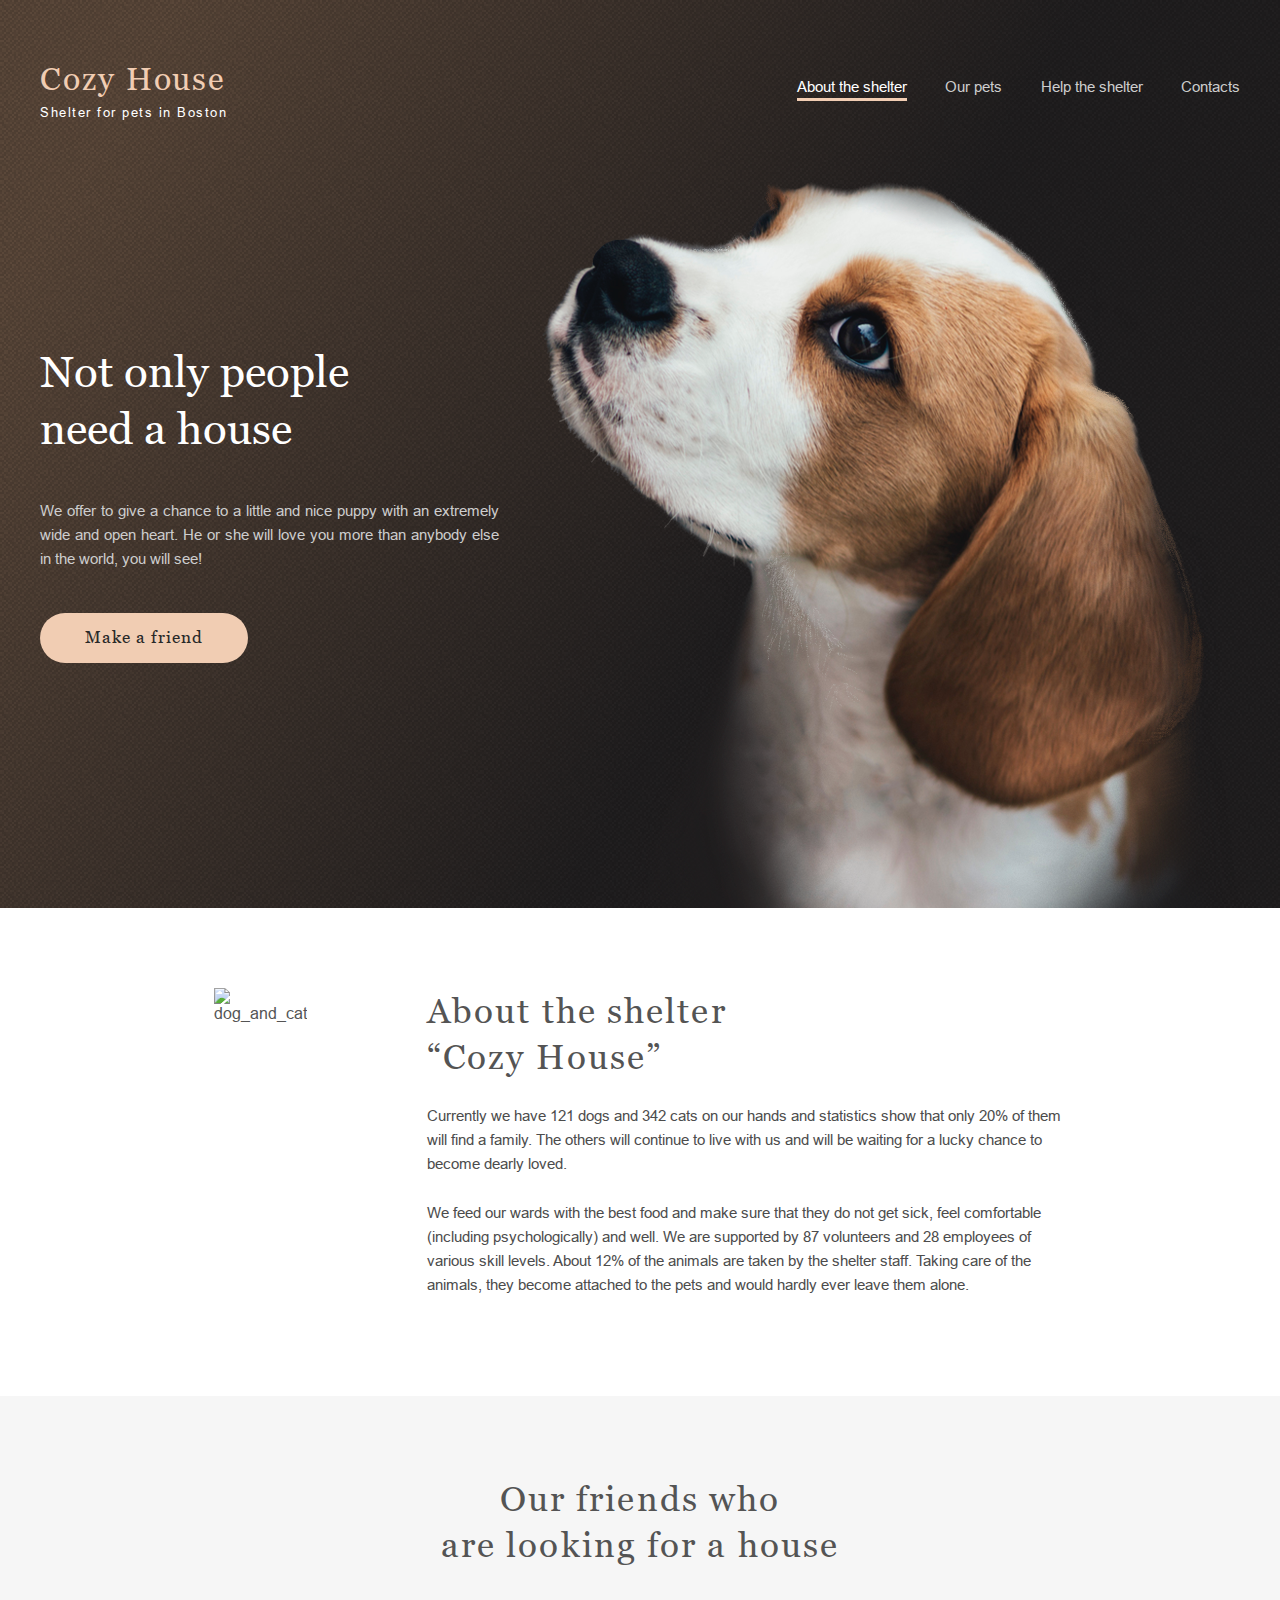
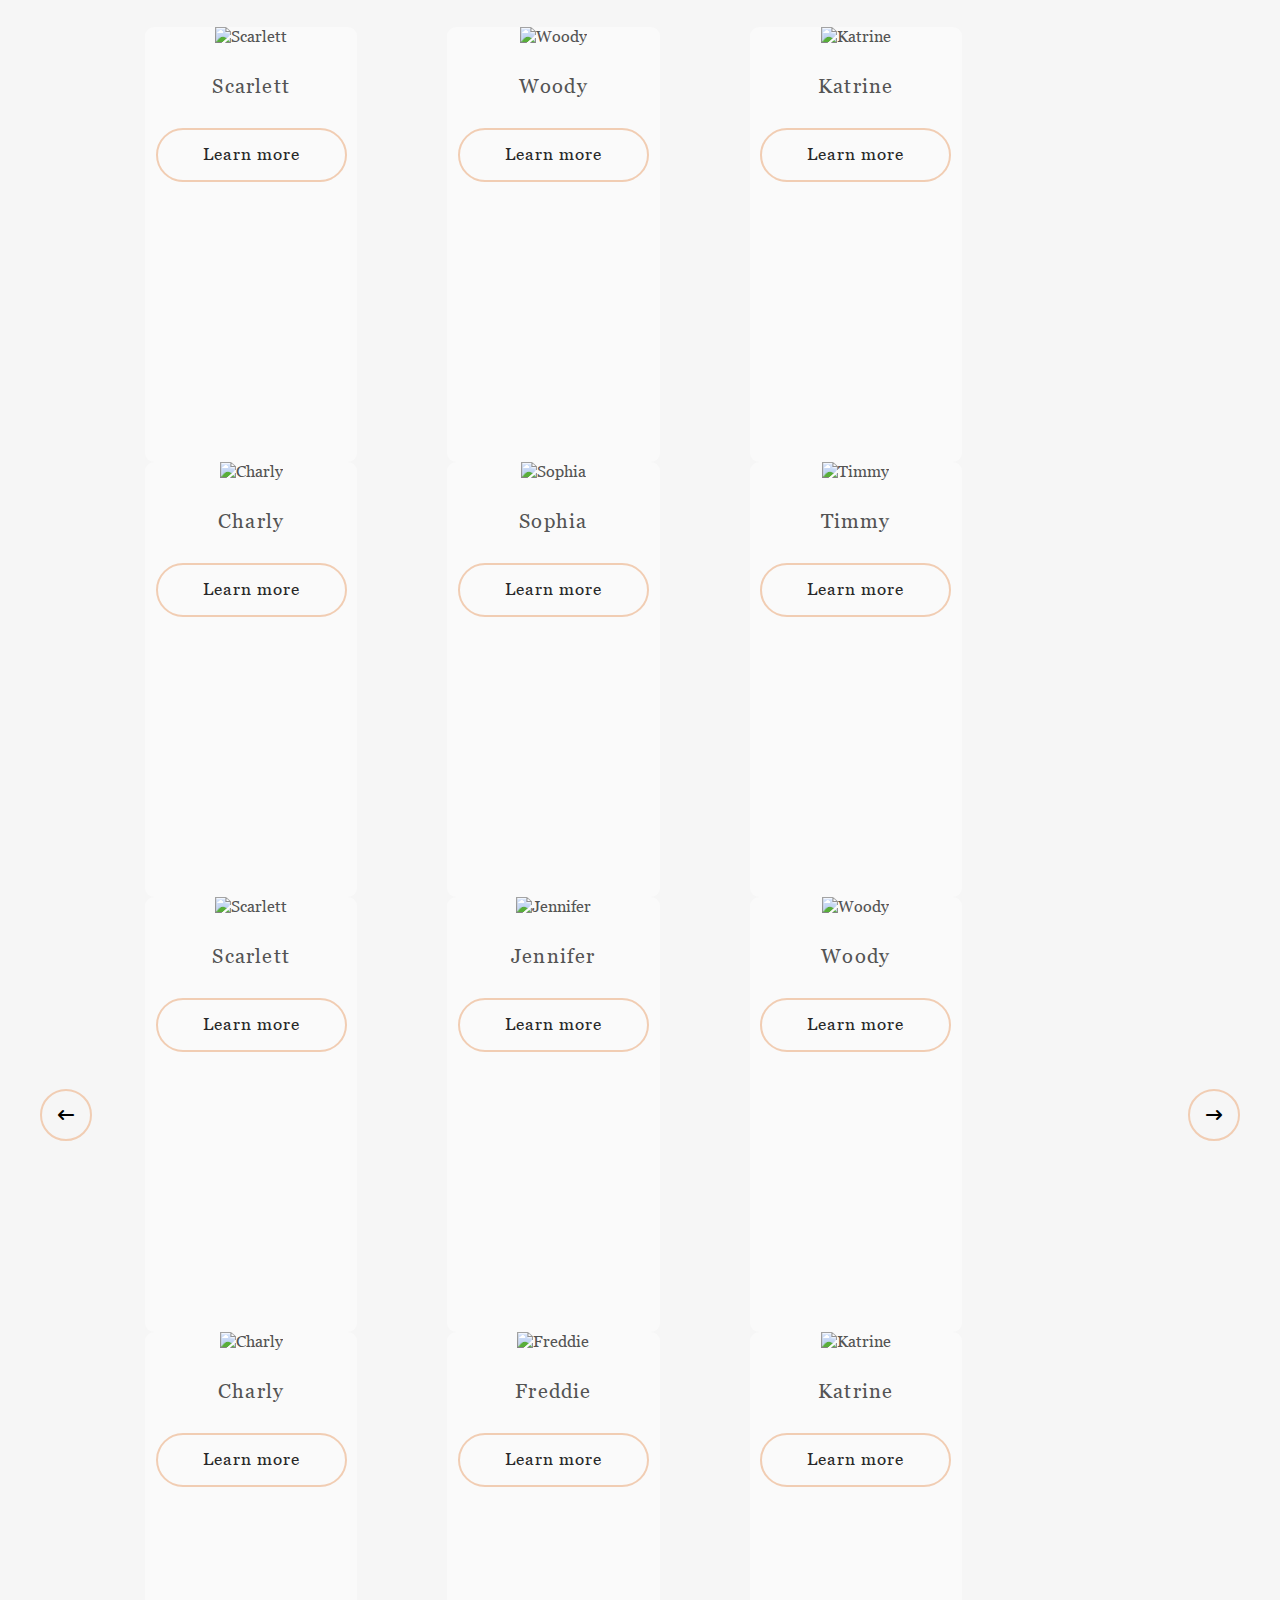
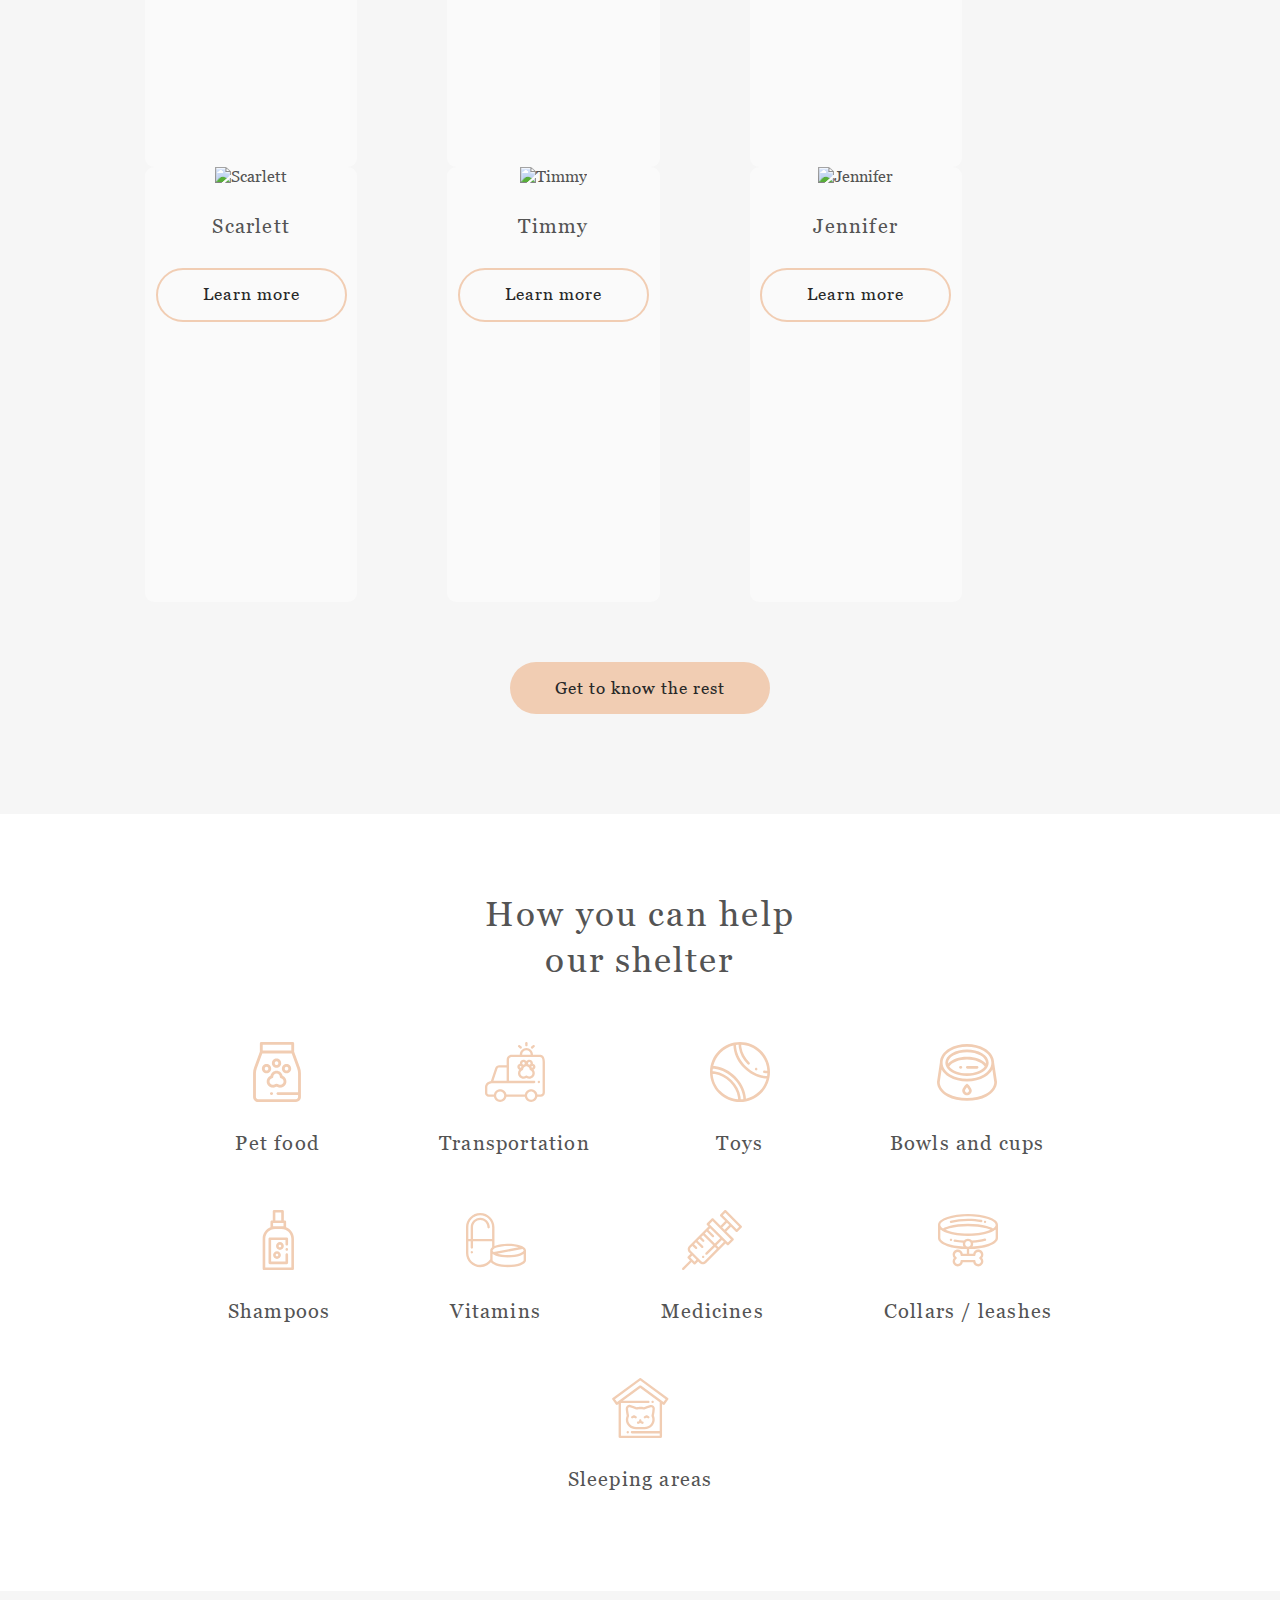
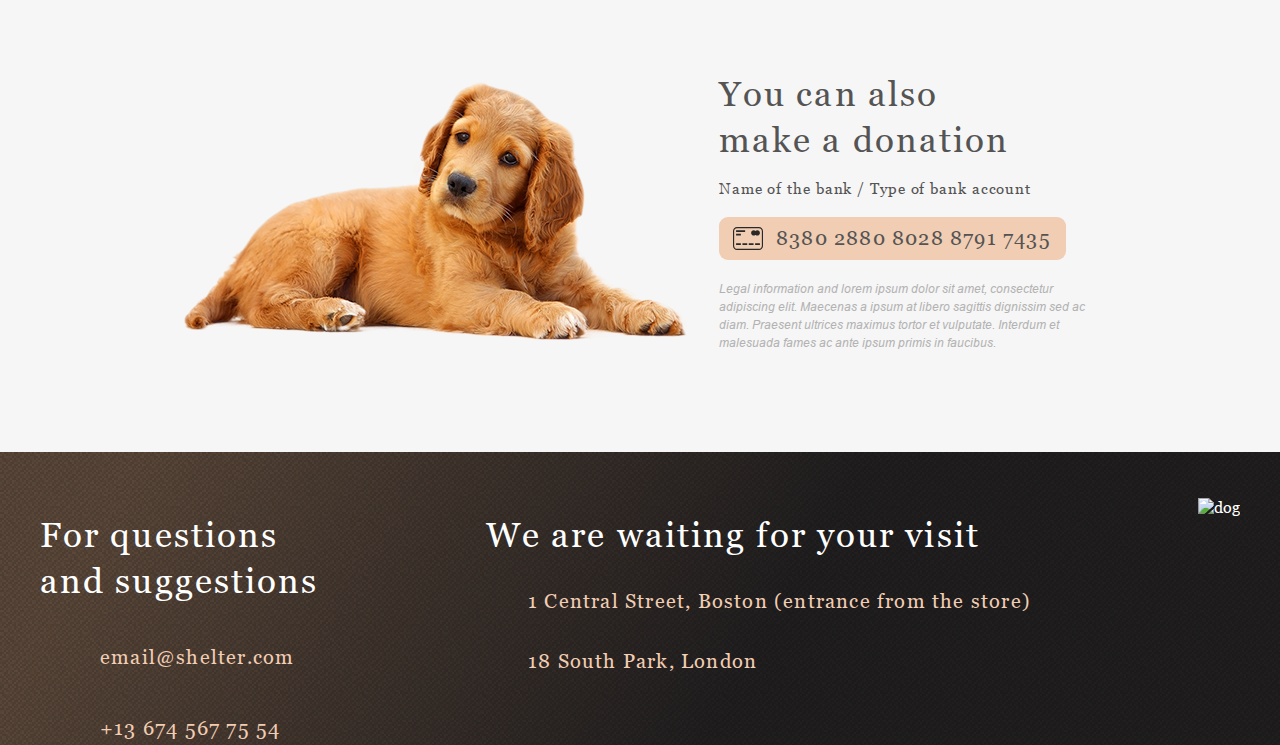
==== commit c9d95830: "feat: add slider with random cards!" ====
--- a/shelter/pages/main/index.html
+++ b/shelter/pages/main/index.html
@@ -56,23 +56,9 @@
             <h3>Our friends who<br> are looking for a house</h3>
             <div class="our-friends_slider">
                 <button class="our-friends_slider_btn btn-left"><i class="fa-solid fa-arrow-left-long"></i></button>
-                <div class="our-friends_slider_cards">
-                    <div class="our-friends_slider_cards_card">
-                        <img src="../../assets/images/pets-katrine.png" alt="katrine">
-                        <span class="animal-name">Katrine</span>
-                        <button type="button">Learn more</button>
-                    </div>
-                    <div class="our-friends_slider_cards_card">
-                        <img src="../../assets/images/pets-jennifer.png" alt="jennifer">
-                        <span class="animal-name">Jennifer</span>
-                        <button type="button">Learn more</button>
-                    </div>
-                    <div class="our-friends_slider_cards_card">
-                        <img src="../../assets/images/pets-woody.png" alt="woody">
-                        <span class="animal-name">Woody</span>
-                        <button type="button">Learn more</button>
-                    </div>
-                </div>                    
+                    <div class="our-friends_slider_wrapper">
+                        
+                    </div>                 
                 <button class="our-friends_slider_btn btn-right"><i class="fa-solid fa-arrow-right-long"></i></button>
             </div>
             <a class="our-friends_get" href="https://rolling-scopes-school.github.io/whityha-JSFE2022Q1/shelter/pages/pets/">Get to know the rest</a>
--- a/shelter/pages/main/style.css
+++ b/shelter/pages/main/style.css
@@ -1,2 +1,2 @@
-html{scroll-behavior:smooth}ul,ol{list-style:none;padding:0}a{text-decoration:none}html{scroll-behavior:smooth}@media (max-width: 767px){html{max-width:100vw;overflow-x:hidden}}*{-webkit-box-sizing:border-box;box-sizing:border-box}h1,h2,h3,h4,h5,h6,p{padding:0;margin:0}@font-face{font-family:'Arial';src:url("../../assets/fonts/arial/arial-regular.ttf") format("truetype");font-weight:400;font-style:normal}@font-face{font-family:'Arial';src:url("../../assets/fonts/arial/arial-italic.ttf") format("truetype");font-weight:400;font-style:italic}@font-face{font-family:'Georgia';src:url("../../assets/fonts/georgia/georgia-regular.ttf") format("truetype");font-weight:400;font-style:normal}.wrapper{color:white;font-family:Arial,sans-serif;width:1200px;margin:0 auto}@media (max-width: 1279px){.wrapper{width:100%}}.overlay{-webkit-transition:.2s;transition:.2s}.overlay.active{position:fixed;width:100vw;height:100vh;background-color:rgba(41,41,41,0.6)}.start-screen{background:url("../../assets/images/noise_transparent@2x.png"),linear-gradient(120deg, #5B483A 10%, #211F20 60%);padding-top:60px}@media (max-width: 1279px){.start-screen{padding-top:0px}}.start-screen .header{display:-webkit-box;display:-ms-flexbox;display:flex;-webkit-box-pack:justify;-ms-flex-pack:justify;justify-content:space-between}@media (max-width: 1279px){.start-screen .header{padding:30px 30px 60px 30px}}@media (max-width: 1279px) and (max-width: 767px){.start-screen .header{padding:30px 0 60px 10px;height:auto;-webkit-box-align:center;-ms-flex-align:center;align-items:center}}.start-screen .header .burger{display:none}@media (max-width: 767px){.start-screen .header .burger{display:block;width:30px;height:22px;background:url("../../assets/images/Burger.svg") no-repeat center center;margin-right:53px;position:relative;z-index:3;-webkit-transition:.5s;transition:.5s;cursor:pointer}}.start-screen .header .logo{display:-webkit-box;display:-ms-flexbox;display:flex;-webkit-box-orient:vertical;-webkit-box-direction:normal;-ms-flex-direction:column;flex-direction:column;-webkit-box-pack:justify;-ms-flex-pack:justify;justify-content:space-between}.start-screen .header .logo h1 a{font-family:Georgia,serif;color:#F1CDB3;font-size:32px;letter-spacing:0.06em;font-weight:400}@media (max-width: 767px){.start-screen .header .logo h1 a{position:relative;z-index:3}}.start-screen .header .logo span{font-family:Arial,sans-serif;font-size:13px;letter-spacing:0.1em;font-weight:400}@media (max-width: 767px){.start-screen .header .logo span{margin-top:10px;position:relative;z-index:3}}.start-screen .header .navbar-list{display:-webkit-box;display:-ms-flexbox;display:flex;font-size:15px;line-height:24px}@media (max-width: 767px){.start-screen .header .navbar-list{-webkit-box-orient:vertical;-webkit-box-direction:normal;-ms-flex-direction:column;flex-direction:column;-webkit-box-align:center;-ms-flex-align:center;align-items:center;row-gap:43px}}.start-screen .header .navbar-list li{margin-left:35px}@media (max-width: 767px){.start-screen .header .navbar-list li{margin:0}}.start-screen .header .navbar-list li a{color:#CDCDCD}@media (max-width: 767px){.start-screen .header .navbar-list li a{font-size:32px}}.start-screen .header .navbar-list li a:hover{cursor:pointer;color:#fff}.start-screen .header .navbar-list li .active{position:relative;color:#fff;padding-bottom:4px}.start-screen .header .navbar-list li .active::after{content:'';position:absolute;width:100%;bottom:0;left:0;height:3px;background-color:#F1CDB3}@media (max-width: 767px){.start-screen .header .navbar{position:fixed;top:0;right:-110%;width:320px;height:100vh;background-color:#292929;display:-webkit-box;display:-ms-flexbox;display:flex;-webkit-box-pack:center;-ms-flex-pack:center;justify-content:center;-webkit-box-align:center;-ms-flex-align:center;align-items:center;-webkit-transition:.5s;transition:.5s;z-index:2}}@media (max-width: 767px){.start-screen .header .navbar-active{right:0}}@media (max-width: 767px){.start-screen .header .burger-active{position:fixed;right:0px;-webkit-transform:rotate(90deg);transform:rotate(90deg)}}.start-screen_content{display:-webkit-box;display:-ms-flexbox;display:flex;-webkit-box-pack:justify;-ms-flex-pack:justify;justify-content:space-between;margin-top:60px;-webkit-user-select:none;-moz-user-select:none;-ms-user-select:none;user-select:none}@media (max-width: 1279px){.start-screen_content{-webkit-box-orient:vertical;-webkit-box-direction:normal;-ms-flex-direction:column;flex-direction:column;-webkit-box-pack:start;-ms-flex-pack:start;justify-content:start}.start-screen_content img{margin-right:calc((10/320)*100%);margin-left:calc((50/320)*100%)}}@media (max-width: 1279px) and (max-width: 767px){.start-screen_content{margin-top:0}.start-screen_content img{width:calc((260/320)*100%)}}@media (max-width: 767px){.start-screen_content{-webkit-box-orient:vertical;-webkit-box-direction:normal;-ms-flex-direction:column;flex-direction:column;-webkit-box-align:center;-ms-flex-align:center;align-items:center}}.start-screen_content_text{max-width:38%;margin-top:163px}@media (max-width: 1279px){.start-screen_content_text{display:-webkit-box;display:-ms-flexbox;display:flex;-webkit-box-orient:vertical;-webkit-box-direction:normal;-ms-flex-direction:column;flex-direction:column;margin-top:0px;margin-bottom:100px;max-width:100%}.start-screen_content_text .text-only{width:62%;margin:0 auto}}@media (max-width: 1279px) and (max-width: 767px){.start-screen_content_text{margin-bottom:105px}.start-screen_content_text .text-only{width:100%;padding:0 10px}}.start-screen_content_text h2{font-family:Georgia,serif;font-weight:400;font-size:44px;line-height:1.3;max-width:80%}@media (max-width: 1279px){.start-screen_content_text h2{max-width:350px}}@media (max-width: 1279px) and (max-width: 767px){.start-screen_content_text h2{font-size:25px;line-height:32.5px;text-align:center;max-width:200px;margin:0 auto}}.start-screen_content_text p{text-align:justify;margin:42px 0px;color:#CDCDCD;font-size:15px;line-height:24px}@media (max-width: 1279px){.start-screen_content_text p{margin:42px auto}}@media (max-width: 1279px) and (max-width: 767px){.start-screen_content_text p{width:100%;text-align:center;letter-spacing:normal}}.start-screen_content_text a{display:inline-block;border-radius:100px;padding:15px 45px;font-size:17px;font-family:Georgia,serif;color:#292929;background-color:#F1CDB3;-webkit-transition:.2s;transition:.2s}.start-screen_content_text a:hover{cursor:pointer;background-color:#FDDCC4}@media (max-width: 1279px){.start-screen_content_text a{margin:0 auto}}.about_content{margin-top:80px;display:-webkit-box;display:-ms-flexbox;display:flex;width:70%;margin:80px auto 100px auto;-webkit-column-gap:120px;column-gap:120px;-webkit-box-pack:center;-ms-flex-pack:center;justify-content:center;color:#545454}@media (max-width: 1279px){.about_content{-webkit-box-orient:vertical;-webkit-box-direction:normal;-ms-flex-direction:column;flex-direction:column;width:57%}.about_content img{width:300px;margin:80px auto 0 auto}}@media (max-width: 1279px) and (max-width: 767px){.about_content{width:94%;margin:0px auto 42.4px auto}.about_content img{width:100%;margin-top:0;max-width:300px}}.about_content_text{-ms-flex-item-align:center;-ms-grid-row-align:center;align-self:center;font-family:Arial,sans-serif;font-size:15px;line-height:1.6;color:#4C4C4C;text-align:left}@media (max-width: 1279px){.about_content_text{-webkit-box-ordinal-group:0;-ms-flex-order:-1;order:-1}.about_content_text p{margin-top:25px}}@media (max-width: 1279px) and (max-width: 767px){.about_content_text{text-align:justify;padding:0 15px;margin:42px 0px}}.about_content_text h3{font-size:35px;line-height:1.3;font-family:Georgia,serif;font-weight:400;letter-spacing:.06em;color:#545454}@media (max-width: 767px){.about_content_text h3{font-size:25px;line-height:32.5px;text-align:center}}.our-friends{background-color:#F6F6F6}.our-friends .wrapper{color:#545454;display:-webkit-box;display:-ms-flexbox;display:flex;-webkit-box-orient:vertical;-webkit-box-direction:normal;-ms-flex-direction:column;flex-direction:column;-webkit-box-align:center;-ms-flex-align:center;align-items:center}@media (max-width: 1279px){.our-friends .wrapper{padding:0px 30px}}@media (max-width: 1279px) and (max-width: 767px){.our-friends .wrapper{padding:42px 10px}}.our-friends .wrapper h3{width:50%;text-align:center;margin:0 auto;padding-top:80px;padding-bottom:60px;font-size:35px;line-height:1.3;font-family:Georgia,serif;font-weight:400;letter-spacing:.06em;color:#545454}@media (max-width: 1279px){.our-friends .wrapper h3{width:70%}}@media (max-width: 1279px) and (max-width: 767px){.our-friends .wrapper h3{padding:0 0 42px 0;font-size:25px;line-height:32.5px;width:100%}}.our-friends .wrapper .our-friends_slider{width:100%;display:-webkit-box;display:-ms-flexbox;display:flex;-webkit-box-pack:justify;-ms-flex-pack:justify;justify-content:space-between;-webkit-box-align:center;-ms-flex-align:center;align-items:center}@media (max-width: 767px){.our-friends .wrapper .our-friends_slider{-webkit-box-orient:horizontal;-webkit-box-direction:normal;-ms-flex-direction:row;flex-direction:row;-ms-flex-wrap:wrap;flex-wrap:wrap;-webkit-column-gap:80px;column-gap:80px;row-gap:20px;-webkit-box-pack:center;-ms-flex-pack:center;justify-content:center}.our-friends .wrapper .our-friends_slider .btn-left{-webkit-box-ordinal-group:2;-ms-flex-order:1;order:1;margin-left:20px}.our-friends .wrapper .our-friends_slider .btn-right{margin-right:20px;-webkit-box-ordinal-group:3;-ms-flex-order:2;order:2}}.our-friends .wrapper .our-friends_slider_cards{display:-webkit-box;display:-ms-flexbox;display:flex;width:82.5%;-webkit-box-pack:center;-ms-flex-pack:center;justify-content:center;-webkit-column-gap:90px;column-gap:90px}@media (max-width: 1279px){.our-friends .wrapper .our-friends_slider_cards{width:80%;-webkit-column-gap:normal;column-gap:normal;-ms-flex-pack:distribute;justify-content:space-around}}.our-friends .wrapper .our-friends_slider_cards_card{width:270px;border-radius:9px;height:435px;background-color:#FAFAFA;font-family:Georgia,serif;display:-webkit-box;display:-ms-flexbox;display:flex;-webkit-box-orient:vertical;-webkit-box-direction:normal;-ms-flex-direction:column;flex-direction:column;-webkit-box-align:center;-ms-flex-align:center;align-items:center;-webkit-transition:.2s;transition:.2s}@media (max-width: 1279px){.our-friends .wrapper .our-friends_slider_cards_card:last-child{display:none}}@media (max-width: 1279px) and (max-width: 767px){.our-friends .wrapper .our-friends_slider_cards_card{display:none}.our-friends .wrapper .our-friends_slider_cards_card:first-child{display:-webkit-box;display:-ms-flexbox;display:flex}}.our-friends .wrapper .our-friends_slider_cards_card:hover{background-color:#fff}.our-friends .wrapper .our-friends_slider_cards_card:hover button{border-color:#F1CDB3;background-color:#F1CDB3}.our-friends .wrapper .our-friends_slider_cards_card img{margin-bottom:30px}.our-friends .wrapper .our-friends_slider_cards_card .animal-name{margin-bottom:30px;font-size:20px;letter-spacing:.06em;line-height:1.13}.our-friends .wrapper .our-friends_slider_cards_card button{color:#292929;padding:15px 45px;border-radius:100px;border:2px solid #F1CDB3;background-color:transparent;-webkit-transition:.2s;transition:.2s;font-size:17px;font-weight:400;letter-spacing:.06em;line-height:1.3}.our-friends .wrapper .our-friends_slider_cards_card button:hover{cursor:pointer;border-color:#FDDCC4;background-color:#FDDCC4}.our-friends .wrapper .our-friends_slider_btn{border:2px solid #F1CDB3;border-radius:50%;width:52px;height:52px;background-color:transparent;-webkit-transition:.1s;transition:.1s;display:-webkit-box;display:-ms-flexbox;display:flex;-webkit-box-pack:center;-ms-flex-pack:center;justify-content:center;-webkit-box-align:center;-ms-flex-align:center;align-items:center}.our-friends .wrapper .our-friends_slider_btn:hover{cursor:pointer;background-color:#FDDCC4;border-color:transparent}.our-friends .wrapper .our-friends_get{margin:60px 0 100px 0;padding:15px 45px;border:none;border-radius:100px;background-color:#F1CDB3;font-size:17px;font-family:Georgia,serif;line-height:1.3;letter-spacing:.06em;color:#292929;-webkit-transition:.2s;transition:.2s}.our-friends .wrapper .our-friends_get:hover{cursor:pointer;background-color:#FDDCC4}.our-friends .wrapper .our-friends_get a{color:inherit}@media (max-width: 767px){.our-friends .wrapper .our-friends_get{margin:42px 0 0 0}}.help{background-color:#fff;padding-bottom:100px}@media (max-width: 767px){.help{padding:42px 10px}}.help .wrapper{color:#545454}.help .wrapper h3{font-size:35px;line-height:1.3;font-family:Georgia,serif;font-weight:400;letter-spacing:.06em;color:#545454;width:30%;margin:80px auto 60px auto;text-align:center}@media (max-width: 1279px){.help .wrapper h3{width:40%}}@media (max-width: 1279px) and (max-width: 767px){.help .wrapper h3{width:80%;font-size:25px;line-height:32.5px;margin:0 auto}}.help .wrapper .help_blocks{width:100%}.help .wrapper .help_blocks_list{margin:0 auto;width:85.8%;display:-webkit-box;display:-ms-flexbox;display:flex;-webkit-column-gap:120px;column-gap:120px;-webkit-box-pack:center;-ms-flex-pack:center;justify-content:center;-ms-flex-wrap:wrap;flex-wrap:wrap;row-gap:55px}@media (max-width: 1279px){.help .wrapper .help_blocks_list{-webkit-column-gap:normal;column-gap:normal;row-gap:40px}}@media (max-width: 1279px) and (max-width: 767px){.help .wrapper .help_blocks_list{row-gap:30px;width:100%;-webkit-box-pack:start;-ms-flex-pack:start;justify-content:flex-start;padding-top:42px}}.help .wrapper .help_blocks_block{height:113px;display:-webkit-box;display:-ms-flexbox;display:flex;-webkit-box-pack:center;-ms-flex-pack:center;justify-content:center;-webkit-box-align:end;-ms-flex-align:end;align-items:flex-end;font-size:20px;line-height:23px;letter-spacing:.06em;font-family:Georgia,serif;font-weight:400}@media (max-width: 1279px){.help .wrapper .help_blocks_block{width:30%;-webkit-column-gap:normal;column-gap:normal;row-gap:normal}}@media (max-width: 1279px) and (max-width: 767px){.help .wrapper .help_blocks_block{width:44%;margin:0 3%;font-size:15px;line-height:16.5px}}.help .wrapper .help_blocks .food{background:url("../../assets/icons/icon-pet-food.svg") no-repeat top center}.help .wrapper .help_blocks .transport{background:url("../../assets/icons/icon-transportation.svg") no-repeat top center}.help .wrapper .help_blocks .toys{width:60px;background:url("../../assets/icons/icon-toys.svg") no-repeat top center}@media (max-width: 1279px){.help .wrapper .help_blocks .toys{width:30%}}@media (max-width: 1279px) and (max-width: 767px){.help .wrapper .help_blocks .toys{width:44%}}.help .wrapper .help_blocks .cup{background:url("../../assets/icons/icon-bowls-and-cups.svg") no-repeat top center}.help .wrapper .help_blocks .shamp{background:url("../../assets/icons/icon-shampoos.svg") no-repeat top center}.help .wrapper .help_blocks .vitamins{background:url("../../assets/icons/icon-vitamins.svg") no-repeat top center}.help .wrapper .help_blocks .medic{background:url("../../assets/icons/icon-medicines.svg") no-repeat top center}.help .wrapper .help_blocks .collar{background:url("../../assets/icons/icon-collars-leashes.svg") no-repeat top center}.help .wrapper .help_blocks .sleep{background:url("../../assets/icons/icon-sleeping-area.svg") no-repeat top center}.donation{background-color:#F6F6F6}.donation .wrapper{display:-webkit-box;display:-ms-flexbox;display:flex;-webkit-box-pack:center;-ms-flex-pack:center;justify-content:center;-webkit-box-align:center;-ms-flex-align:center;align-items:center}.donation_content{width:80%;display:-webkit-box;display:-ms-flexbox;display:flex;padding-top:80px;padding-bottom:100px;-webkit-box-align:center;-ms-flex-align:center;align-items:center}@media (max-width: 1279px){.donation_content{-webkit-box-orient:vertical;-webkit-box-direction:normal;-ms-flex-direction:column;flex-direction:column}}@media (max-width: 1279px) and (max-width: 767px){.donation_content{width:100%;padding:42px 10px}}@media (max-width: 767px){.donation_content_image img{width:100%}}.donation_content_text{margin:0 30px 0 30px;width:40%}@media (max-width: 1279px){.donation_content_text{-webkit-box-ordinal-group:0;-ms-flex-order:-1;order:-1;width:70%}}@media (max-width: 1279px) and (max-width: 767px){.donation_content_text{display:-webkit-box;display:-ms-flexbox;display:flex;-webkit-box-orient:vertical;-webkit-box-direction:normal;-ms-flex-direction:column;flex-direction:column;-webkit-box-align:center;-ms-flex-align:center;align-items:center;width:100%}}.donation_content_text h3{font-size:35px;line-height:1.3;font-family:Georgia,serif;font-weight:400;letter-spacing:.06em;color:#545454;margin-bottom:20px}@media (max-width: 767px){.donation_content_text h3{font-size:25px;line-height:32.5px;text-align:center}}.donation_content_text .bank-name{font-size:15px;letter-spacing:.06em;font-family:Georgia,serif;font-weight:400;color:#545454;margin-bottom:20px}@media (max-width: 767px){.donation_content_text .bank-name{font-size:15px;line-height:24px;text-align:center;letter-spacing:normal}}.donation_content_text .card-number{display:inline-block;padding:10px 15px 10px 60px;border-radius:9px;margin-bottom:20px;background:url("../../assets/icons/credit-card.svg") no-repeat left 10px center,#F1CDB3}@media (max-width: 767px){.donation_content_text .card-number{padding-left:50px}}.donation_content_text .card-number a{font-family:Georgia,serif;font-weight:400;font-size:20px;line-height:23px;letter-spacing:.06em;color:#545454;text-decoration:none}@media (max-width: 767px){.donation_content_text .card-number a{font-size:15px}}.donation_content_text p{font-size:12px;color:#b2b2b2;font-style:italic;line-height:18px}@media (max-width: 1279px){.donation_content_text p{margin:0 0 60px 0}}@media (max-width: 1279px) and (max-width: 767px){.donation_content_text p{text-align:justify;width:90%}}.footer{background:url("../../assets/images/noise_transparent@2x.png"),linear-gradient(120deg, #5B483A 10%, #211F20 60%);padding-top:40px}@media (max-width: 767px){.footer{padding-top:0}}.footer_content{display:-webkit-box;display:-ms-flexbox;display:flex;-webkit-box-pack:justify;-ms-flex-pack:justify;justify-content:space-between;font-family:Georgia,serif}@media (max-width: 1279px){.footer_content{-webkit-box-align:center;-ms-flex-align:center;align-items:center;-ms-flex-wrap:wrap;flex-wrap:wrap;-webkit-box-pack:center;-ms-flex-pack:center;justify-content:center;row-gap:65px}}@media (max-width: 1279px) and (max-width: 767px){.footer_content{padding:30px 10px 0 10px;row-gap:0;-ms-flex-wrap:nowrap;flex-wrap:nowrap;-webkit-box-orient:vertical;-webkit-box-direction:normal;-ms-flex-direction:column;flex-direction:column;-webkit-box-align:center;-ms-flex-align:center;align-items:center}}.footer_content_contacts{display:-webkit-box;display:-ms-flexbox;display:flex;-webkit-box-orient:vertical;-webkit-box-direction:normal;-ms-flex-direction:column;flex-direction:column;max-width:23.5%;padding-top:10px}@media (max-width: 1279px){.footer_content_contacts{max-width:40%;margin-right:60px}}@media (max-width: 1279px) and (max-width: 767px){.footer_content_contacts{max-width:100%;margin:0;-webkit-box-align:center;-ms-flex-align:center;align-items:center}}.footer_content_contacts h3{font-size:35px;line-height:1.3;font-family:Georgia,serif;font-weight:400;letter-spacing:.06em;color:#545454;color:#fff;margin-bottom:40px}@media (max-width: 767px){.footer_content_contacts h3{text-align:center;font-size:25px;line-height:1.1}}.footer_content_contacts .email{padding-left:60px;padding-top:3px;padding-bottom:3px;font-family:Georgia,serif;font-size:20px;line-height:23px;letter-spacing:.06em;color:#F1CDB3;text-decoration:none;font-weight:400;margin-bottom:40px;background:url("../../assets/icons/mail.svg") no-repeat left center}.footer_content_contacts .phone{padding:5px 0px 5px 60px;font-family:Georgia,serif;font-size:20px;line-height:23px;letter-spacing:.06em;color:#F1CDB3;text-decoration:none;font-weight:400;background:url("../../assets/icons/icon-phone.svg") no-repeat left center}.footer_content_contacts .email:hover,.footer_content_contacts .phone:hover{text-decoration:underline}.footer_content_address{display:-webkit-box;display:-ms-flexbox;display:flex;padding-top:10px;-webkit-box-orient:vertical;-webkit-box-direction:normal;-ms-flex-direction:column;flex-direction:column;margin-left:160px;font-family:Georgia,serif;font-size:20px;line-height:23px;letter-spacing:.06em;color:#F1CDB3}@media (max-width: 1279px){.footer_content_address{margin-left:0;max-width:40%}}@media (max-width: 1279px) and (max-width: 767px){.footer_content_address{margin-left:0;max-width:100%;padding-top:40px;-webkit-box-align:center;-ms-flex-align:center;align-items:center}}.footer_content_address h3{font-size:35px;line-height:1.3;font-family:Georgia,serif;font-weight:400;letter-spacing:.06em;color:#545454;color:#fff}@media (max-width: 767px){.footer_content_address h3{text-align:center;font-size:25px;line-height:1.1;margin:0px 15px}}.footer_content_address .address_boston,.footer_content_address .address_london{font-style:normal;margin-top:32px}@media (max-width: 767px){.footer_content_address .address_boston,.footer_content_address .address_london{margin-top:40px}}.footer_content_address .address_boston a,.footer_content_address .address_london a{display:inline-block;color:inherit;text-decoration:none;background:url("../../assets/icons/icon-marker.svg") no-repeat left center;padding-left:42px;text-align:left}.footer_content_address .address_boston a:hover,.footer_content_address .address_london a:hover{text-decoration:underline}.footer_content_address .address_london a{padding-top:5px;padding-bottom:5px}@media (max-width: 767px){.footer_content_address .address_boston a{padding-top:5px;padding-bottom:5px}}.footer_content_image{margin-left:160px;max-height:310px}@media (max-width: 1279px){.footer_content_image{margin:0}}@media (max-width: 1279px) and (max-width: 767px){.footer_content_image{margin:40px 0 0 0;width:100%}.footer_content_image img{display:block;width:100%;margin:0 auto;max-width:300px}}
+html{scroll-behavior:smooth}ul,ol{list-style:none;padding:0}a{text-decoration:none}html{scroll-behavior:smooth}@media (max-width: 767px){html{max-width:100vw;overflow-x:hidden}}*{-webkit-box-sizing:border-box;box-sizing:border-box}h1,h2,h3,h4,h5,h6,p{padding:0;margin:0}@font-face{font-family:'Arial';src:url("../../assets/fonts/arial/arial-regular.ttf") format("truetype");font-weight:400;font-style:normal}@font-face{font-family:'Arial';src:url("../../assets/fonts/arial/arial-italic.ttf") format("truetype");font-weight:400;font-style:italic}@font-face{font-family:'Georgia';src:url("../../assets/fonts/georgia/georgia-regular.ttf") format("truetype");font-weight:400;font-style:normal}.wrapper{color:white;font-family:Arial,sans-serif;width:1200px;margin:0 auto}@media (max-width: 1279px){.wrapper{width:100%}}.overlay{-webkit-transition:.2s;transition:.2s}.overlay.active{position:fixed;width:100vw;height:100vh;background-color:rgba(41,41,41,0.6)}.start-screen{background:url("../../assets/images/noise_transparent@2x.png"),linear-gradient(120deg, #5B483A 10%, #211F20 60%);padding-top:60px}@media (max-width: 1279px){.start-screen{padding-top:0px}}.start-screen .header{display:-webkit-box;display:-ms-flexbox;display:flex;height:60px;-webkit-box-pack:justify;-ms-flex-pack:justify;justify-content:space-between}@media (max-width: 1279px){.start-screen .header{padding:30px 30px 60px 30px}}@media (max-width: 1279px) and (max-width: 767px){.start-screen .header{padding:30px 0 60px 10px;height:auto;-webkit-box-align:center;-ms-flex-align:center;align-items:center}}.start-screen .header .burger{display:none}@media (max-width: 767px){.start-screen .header .burger{display:block;width:30px;height:22px;background:url("../../assets/images/Burger.svg") no-repeat center center;margin-right:53px;position:relative;z-index:3;-webkit-transition:.5s;transition:.5s;cursor:pointer}}.start-screen .header .logo{display:-webkit-box;display:-ms-flexbox;display:flex;-webkit-box-orient:vertical;-webkit-box-direction:normal;-ms-flex-direction:column;flex-direction:column;-webkit-box-pack:justify;-ms-flex-pack:justify;justify-content:space-between}.start-screen .header .logo h1 a{font-family:Georgia,serif;color:#F1CDB3;font-size:32px;letter-spacing:0.06em;font-weight:400}@media (max-width: 767px){.start-screen .header .logo h1 a{position:relative;z-index:3}}.start-screen .header .logo span{font-family:Arial,sans-serif;font-size:13px;letter-spacing:0.116em;font-weight:400}@media (max-width: 1279px){.start-screen .header .logo span{display:inline-block;padding-left:4px;padding-top:9px;letter-spacing:.1em}}@media (max-width: 1279px) and (max-width: 767px){.start-screen .header .logo span{position:relative;z-index:3}}.start-screen .header .navbar{width:36.9%}@media (max-width: 1279px){.start-screen .header .navbar{width:62.7%}}.start-screen .header .navbar-list{display:-webkit-box;display:-ms-flexbox;display:flex;font-size:15px;line-height:24px;row-gap:35px;-webkit-box-pack:justify;-ms-flex-pack:justify;justify-content:space-between;width:100%}@media (max-width: 767px){.start-screen .header .navbar-list{-webkit-box-orient:vertical;-webkit-box-direction:normal;-ms-flex-direction:column;flex-direction:column;-webkit-box-align:center;-ms-flex-align:center;align-items:center;row-gap:43px}}@media (max-width: 767px){.start-screen .header .navbar-list li{margin:0}}.start-screen .header .navbar-list li a{color:#CDCDCD}@media (max-width: 767px){.start-screen .header .navbar-list li a{font-size:32px}}.start-screen .header .navbar-list li a:hover{cursor:pointer;color:#fff}.start-screen .header .navbar-list li .active{position:relative;color:#fff;padding-bottom:6px}.start-screen .header .navbar-list li .active::after{content:'';position:absolute;width:100%;bottom:0;left:0;height:3px;background-color:#F1CDB3}@media (max-width: 767px){.start-screen .header .navbar{position:fixed;top:0;right:-110%;width:320px;height:100vh;background-color:#292929;display:-webkit-box;display:-ms-flexbox;display:flex;-webkit-box-pack:center;-ms-flex-pack:center;justify-content:center;-webkit-box-align:center;-ms-flex-align:center;align-items:center;-webkit-transition:.5s;transition:.5s;z-index:2}}@media (max-width: 767px){.start-screen .header .navbar-active{right:0}}@media (max-width: 767px){.start-screen .header .burger-active{position:fixed;right:0px;-webkit-transform:rotate(90deg);transform:rotate(90deg)}}.start-screen_content{display:-webkit-box;display:-ms-flexbox;display:flex;-webkit-box-pack:justify;-ms-flex-pack:justify;justify-content:space-between;margin-top:60px;-webkit-user-select:none;-moz-user-select:none;-ms-user-select:none;user-select:none}@media (max-width: 1279px){.start-screen_content{-webkit-box-orient:vertical;-webkit-box-direction:normal;-ms-flex-direction:column;flex-direction:column;-webkit-box-pack:start;-ms-flex-pack:start;justify-content:start;margin-top:60px}.start-screen_content img{margin-right:calc((10/320)*100%);margin-left:calc((72/320)*100%)}}@media (max-width: 1279px) and (max-width: 767px){.start-screen_content{margin-top:0px}.start-screen_content img{width:calc((260/320)*100%);margin-left:calc((50/320)*100%)}}@media (max-width: 767px){.start-screen_content{-webkit-box-orient:vertical;-webkit-box-direction:normal;-ms-flex-direction:column;flex-direction:column;-webkit-box-align:center;-ms-flex-align:center;align-items:center}}.start-screen_content_text{max-width:38.25%;margin-top:163px}@media (max-width: 1279px){.start-screen_content_text{display:-webkit-box;display:-ms-flexbox;display:flex;-webkit-box-orient:vertical;-webkit-box-direction:normal;-ms-flex-direction:column;flex-direction:column;margin-top:0px;margin-bottom:100px;max-width:100%}.start-screen_content_text .text-only{width:59.8%;margin:0 auto}}@media (max-width: 1279px) and (max-width: 767px){.start-screen_content_text{margin-bottom:105px}.start-screen_content_text .text-only{width:100%;padding:0 10px}}.start-screen_content_text h2{font-family:Georgia,serif;font-weight:400;font-size:44px;line-height:1.3;max-width:80%}@media (max-width: 1279px){.start-screen_content_text h2{max-width:350px}}@media (max-width: 1279px) and (max-width: 767px){.start-screen_content_text h2{font-size:25px;line-height:32.5px;text-align:center;max-width:200px;margin:0 auto;letter-spacing:.06em}}.start-screen_content_text p{text-align:justify;margin:42px 0px;color:#CDCDCD;font-size:15px;line-height:24px}@media (max-width: 1279px){.start-screen_content_text p{margin:42px auto}}@media (max-width: 1279px) and (max-width: 767px){.start-screen_content_text p{width:100%;text-align:center;letter-spacing:normal}}.start-screen_content_text a{display:inline-block;border-radius:100px;padding:15px 45px;font-size:17px;font-family:Georgia,serif;color:#292929;background-color:#F1CDB3;-webkit-transition:.2s;transition:.2s;letter-spacing:.06em}.start-screen_content_text a:hover{cursor:pointer;background-color:#FDDCC4}@media (max-width: 1279px){.start-screen_content_text a{margin:0 auto}}.about_content{margin-top:80px;display:-webkit-box;display:-ms-flexbox;display:flex;width:71%;margin:80px auto 100px auto;-webkit-column-gap:120px;column-gap:120px;-webkit-box-pack:center;-ms-flex-pack:center;justify-content:center;color:#545454}@media (max-width: 1279px){.about_content{-webkit-box-orient:vertical;-webkit-box-direction:normal;-ms-flex-direction:column;flex-direction:column;width:56.1%}.about_content img{width:300px;margin:80px auto 0 auto}}@media (max-width: 1279px) and (max-width: 767px){.about_content{width:94%;margin:0px auto 42.4px auto}.about_content img{width:100%;margin-top:0;max-width:259px}}.about_content_text{-ms-flex-item-align:center;align-self:center;font-family:Arial,sans-serif;display:-webkit-box;display:-ms-flexbox;display:flex;row-gap:25px;-webkit-box-orient:vertical;-webkit-box-direction:normal;-ms-flex-direction:column;flex-direction:column;-webkit-box-pack:justify;-ms-flex-pack:justify;justify-content:space-between;font-size:15px;line-height:1.6;color:#4C4C4C;text-align:left}@media (max-width: 1279px){.about_content_text{-webkit-box-ordinal-group:0;-ms-flex-order:-1;order:-1}.about_content_text p{margin-top:25px}}@media (max-width: 1279px) and (max-width: 767px){.about_content_text{text-align:justify;padding:0 15px;margin:42px 0px}}.about_content_text h3{font-size:35px;line-height:1.3;font-family:Georgia,serif;font-weight:400;letter-spacing:.06em;color:#545454}@media (max-width: 767px){.about_content_text h3{font-size:25px;line-height:32.5px;text-align:center}}.about_content_text p{margin:0}.our-friends{background-color:#F6F6F6;margin-top:-1px}.our-friends .wrapper{color:#545454;display:-webkit-box;display:-ms-flexbox;display:flex;-webkit-box-orient:vertical;-webkit-box-direction:normal;-ms-flex-direction:column;flex-direction:column;-webkit-box-align:center;-ms-flex-align:center;align-items:center}@media (max-width: 1279px){.our-friends .wrapper{padding:0px 30px}}@media (max-width: 1279px) and (max-width: 767px){.our-friends .wrapper{padding:42px 10px}}.our-friends .wrapper h3{width:50%;text-align:center;margin:0 auto;padding-top:80px;padding-bottom:60px;font-size:35px;line-height:1.3;font-family:Georgia,serif;font-weight:400;letter-spacing:.06em;color:#545454}@media (max-width: 1279px){.our-friends .wrapper h3{width:70%}}@media (max-width: 1279px) and (max-width: 767px){.our-friends .wrapper h3{padding:0 0 42px 0;font-size:25px;line-height:32.5px;width:100%}}.our-friends .wrapper .our-friends_slider{width:100%;display:-webkit-box;display:-ms-flexbox;display:flex;-webkit-box-pack:justify;-ms-flex-pack:justify;justify-content:space-between;-webkit-box-align:center;-ms-flex-align:center;align-items:center}@media (max-width: 1279px){.our-friends .wrapper .our-friends_slider{-webkit-column-gap:13px;column-gap:13px;-webkit-box-pack:center;-ms-flex-pack:center;justify-content:center}}@media (max-width: 1279px) and (max-width: 767px){.our-friends .wrapper .our-friends_slider{-webkit-box-orient:horizontal;-webkit-box-direction:normal;-ms-flex-direction:row;flex-direction:row;-ms-flex-wrap:wrap;flex-wrap:wrap;-webkit-column-gap:80px;column-gap:80px;row-gap:20px;-webkit-box-pack:center;-ms-flex-pack:center;justify-content:center}.our-friends .wrapper .our-friends_slider .btn-left{-webkit-box-ordinal-group:2;-ms-flex-order:1;order:1;margin-left:20px}.our-friends .wrapper .our-friends_slider .btn-right{margin-right:20px;-webkit-box-ordinal-group:3;-ms-flex-order:2;order:2}}.our-friends .wrapper .our-friends_slider_cards{display:-webkit-box;display:-ms-flexbox;display:flex;width:82.5%;-webkit-box-pack:center;-ms-flex-pack:center;justify-content:center;-webkit-column-gap:90px;column-gap:90px}@media (max-width: 1279px){.our-friends .wrapper .our-friends_slider_cards{width:auto;-webkit-box-flex:1;-ms-flex-positive:1;flex-grow:1;-webkit-column-gap:40px;column-gap:40px;-ms-flex-pack:distribute;justify-content:space-around}}@media (max-width: 1279px) and (max-width: 767px){.our-friends .wrapper .our-friends_slider_cards{-webkit-box-flex:0;-ms-flex-positive:0;flex-grow:0;width:80%;-webkit-column-gap:normal;column-gap:normal;-ms-flex-pack:distribute;justify-content:space-around}}.our-friends .wrapper .our-friends_slider_cards_card{width:270px;border-radius:9px;height:435px;background-color:#FAFAFA;font-family:Georgia,serif;display:-webkit-box;display:-ms-flexbox;display:flex;-webkit-box-orient:vertical;-webkit-box-direction:normal;-ms-flex-direction:column;flex-direction:column;-webkit-box-align:center;-ms-flex-align:center;align-items:center;-webkit-transition:.2s;transition:.2s}@media (max-width: 1279px){.our-friends .wrapper .our-friends_slider_cards_card:last-child{display:none}}@media (max-width: 1279px) and (max-width: 767px){.our-friends .wrapper .our-friends_slider_cards_card{display:none}.our-friends .wrapper .our-friends_slider_cards_card:first-child{display:-webkit-box;display:-ms-flexbox;display:flex}}.our-friends .wrapper .our-friends_slider_cards_card:hover{background-color:#fff}.our-friends .wrapper .our-friends_slider_cards_card:hover button{border-color:#F1CDB3;background-color:#F1CDB3}.our-friends .wrapper .our-friends_slider_cards_card img{margin-bottom:30px}.our-friends .wrapper .our-friends_slider_cards_card .animal-name{margin-bottom:30px;font-size:20px;letter-spacing:.06em;line-height:1.13}.our-friends .wrapper .our-friends_slider_cards_card button{color:#292929;padding:15px 45px;border-radius:100px;border:2px solid #F1CDB3;background-color:transparent;-webkit-transition:.2s;transition:.2s;font-size:17px;font-weight:400;letter-spacing:.06em}@media (max-width: 1279px){.our-friends .wrapper .our-friends_slider_cards_card button{padding:14px 44px}}.our-friends .wrapper .our-friends_slider_cards_card button:hover{cursor:pointer;border-color:#FDDCC4;background-color:#FDDCC4}.our-friends .wrapper .our-friends_slider_btn{border:2px solid #F1CDB3;border-radius:50%;width:52px;height:52px;background-color:transparent;-webkit-transition:.1s;transition:.1s;display:-webkit-box;display:-ms-flexbox;display:flex;-webkit-box-pack:center;-ms-flex-pack:center;justify-content:center;-webkit-box-align:center;-ms-flex-align:center;align-items:center}.our-friends .wrapper .our-friends_slider_btn:hover{cursor:pointer;background-color:#FDDCC4;border-color:transparent}.our-friends .wrapper .our-friends_get{margin:60px 0 100px 0;padding:15px 45px;border:none;border-radius:100px;background-color:#F1CDB3;font-size:17px;font-family:Georgia,serif;line-height:1.3;letter-spacing:.06em;color:#292929;-webkit-transition:.2s;transition:.2s}.our-friends .wrapper .our-friends_get:hover{cursor:pointer;background-color:#FDDCC4}.our-friends .wrapper .our-friends_get a{color:inherit}@media (max-width: 767px){.our-friends .wrapper .our-friends_get{margin:42px 0 0 0}}.help{margin-top:-3px;background-color:#fff;padding-bottom:100px}@media (max-width: 767px){.help{padding:42px 10px}}.help .wrapper{color:#545454}.help .wrapper h3{font-size:35px;line-height:1.3;font-family:Georgia,serif;font-weight:400;letter-spacing:.06em;color:#545454;width:30%;margin:80px auto 60px auto;text-align:center}@media (max-width: 1279px){.help .wrapper h3{width:46%}}@media (max-width: 1279px) and (max-width: 767px){.help .wrapper h3{width:80%;font-size:25px;line-height:32.5px;margin:0 auto}}.help .wrapper .help_blocks{width:100%}.help .wrapper .help_blocks_list{margin:0 auto;width:85.8%;display:-webkit-box;display:-ms-flexbox;display:flex;-webkit-column-gap:120px;column-gap:120px;-webkit-box-pack:center;-ms-flex-pack:center;justify-content:center;-ms-flex-wrap:wrap;flex-wrap:wrap;row-gap:55px}@media (max-width: 1279px){.help .wrapper .help_blocks_list{-webkit-box-pack:justify;-ms-flex-pack:justify;justify-content:space-between;-webkit-column-gap:normal;column-gap:normal;row-gap:55px}}@media (max-width: 1279px) and (max-width: 767px){.help .wrapper .help_blocks_list{row-gap:29px;width:100%;padding-top:42px;-webkit-box-pack:justify;-ms-flex-pack:justify;justify-content:space-between}}.help .wrapper .help_blocks_block{height:113px;display:-webkit-box;display:-ms-flexbox;display:flex;-webkit-box-pack:center;-ms-flex-pack:center;justify-content:center;-webkit-box-align:end;-ms-flex-align:end;align-items:flex-end;font-size:20px;line-height:23px;letter-spacing:.06em;font-family:Georgia,serif;font-weight:400}@media (max-width: 1279px){.help .wrapper .help_blocks_block{width:30%}}@media (max-width: 1279px) and (max-width: 767px){.help .wrapper .help_blocks_block{height:88px;width:44%;margin:0 2%;font-size:15px;line-height:16.5px}}.help .wrapper .help_blocks .food{background:top center no-repeat url("../../assets/icons/icon-pet-food.svg")}@media (max-width: 767px){.help .wrapper .help_blocks .food{background-size:50px}}.help .wrapper .help_blocks .transport{background:url("../../assets/icons/icon-transportation.svg") no-repeat top center}@media (max-width: 767px){.help .wrapper .help_blocks .transport{background-size:50px}}.help .wrapper .help_blocks .toys{width:60px;background:url("../../assets/icons/icon-toys.svg") no-repeat top center}@media (max-width: 1279px){.help .wrapper .help_blocks .toys{width:30%}}@media (max-width: 1279px) and (max-width: 767px){.help .wrapper .help_blocks .toys{width:44%;background-size:50px}}.help .wrapper .help_blocks .cup{background:url("../../assets/icons/icon-bowls-and-cups.svg") no-repeat top center}@media (max-width: 767px){.help .wrapper .help_blocks .cup{background-size:50px}}.help .wrapper .help_blocks .shamp{background:url("../../assets/icons/icon-shampoos.svg") no-repeat top center}@media (max-width: 767px){.help .wrapper .help_blocks .shamp{background-size:50px}}.help .wrapper .help_blocks .vitamins{background:url("../../assets/icons/icon-vitamins.svg") no-repeat top center}@media (max-width: 767px){.help .wrapper .help_blocks .vitamins{background-size:50px}}.help .wrapper .help_blocks .medic{background:url("../../assets/icons/icon-medicines.svg") no-repeat top center}@media (max-width: 767px){.help .wrapper .help_blocks .medic{background-size:50px}}.help .wrapper .help_blocks .collar{background:url("../../assets/icons/icon-collars-leashes.svg") no-repeat top center}@media (max-width: 767px){.help .wrapper .help_blocks .collar{background-size:50px}}.help .wrapper .help_blocks .sleep{background:url("../../assets/icons/icon-sleeping-area.svg") no-repeat top center}@media (max-width: 767px){.help .wrapper .help_blocks .sleep{background-size:50px}}.donation{background-color:#F6F6F6}.donation .wrapper{display:-webkit-box;display:-ms-flexbox;display:flex;-webkit-box-pack:center;-ms-flex-pack:center;justify-content:center;-webkit-box-align:center;-ms-flex-align:center;align-items:center}.donation_content{width:76%;display:-webkit-box;display:-ms-flexbox;display:flex;padding-top:80px;padding-bottom:100px;-webkit-box-align:center;-ms-flex-align:center;align-items:center}@media (max-width: 1279px){.donation_content{-webkit-box-orient:vertical;-webkit-box-direction:normal;-ms-flex-direction:column;flex-direction:column;padding-bottom:97px}}@media (max-width: 1279px) and (max-width: 767px){.donation_content{width:100%;padding:42px 10px;padding-bottom:35px}}.donation_content_image{-ms-flex-item-align:start;align-self:flex-start;padding-top:10px}@media (max-width: 1279px){.donation_content_image{-ms-flex-item-align:center;-ms-grid-row-align:center;align-self:center;padding-top:0px}}@media (max-width: 1279px) and (max-width: 767px){.donation_content_image{width:90%;margin:0 auto}.donation_content_image img{width:100%}}.donation_content_text{margin:0 30px 0 30px;width:40%}@media (max-width: 1279px){.donation_content_text{-webkit-box-ordinal-group:0;-ms-flex-order:-1;order:-1;width:auto}}@media (max-width: 1279px) and (max-width: 767px){.donation_content_text{display:-webkit-box;display:-ms-flexbox;display:flex;-webkit-box-orient:vertical;-webkit-box-direction:normal;-ms-flex-direction:column;flex-direction:column;-webkit-box-align:center;-ms-flex-align:center;align-items:center;width:100%}}.donation_content_text h3{font-size:35px;line-height:1.3;font-family:Georgia,serif;font-weight:400;letter-spacing:.06em;color:#545454;margin-bottom:18px}@media (max-width: 767px){.donation_content_text h3{font-size:25px;line-height:32.5px;text-align:center}}.donation_content_text .bank-name{font-size:15px;letter-spacing:.06em;font-family:Georgia,serif;font-weight:400;color:#545454;margin-bottom:20px}@media (max-width: 767px){.donation_content_text .bank-name{font-size:15px;line-height:24px;text-align:center;letter-spacing:normal}}.donation_content_text .card-number{margin-bottom:20px}@media (max-width: 767px){.donation_content_text .card-number{padding-left:0px}}.donation_content_text .card-number a{display:inline-block;font-family:Georgia,serif;font-weight:400;font-size:20px;line-height:23px;letter-spacing:.06em;color:#545454;text-decoration:none;padding:10px 15px 10px 57px;border-radius:9px;background:url("../../assets/icons/credit-card.svg") no-repeat left 14px center,#F1CDB3}@media (max-width: 767px){.donation_content_text .card-number a{font-size:15px}}.donation_content_text p{font-size:12px;color:#b2b2b2;font-style:italic;line-height:18px;width:380px}@media (max-width: 1279px){.donation_content_text p{margin:0 0 60px 0}}@media (max-width: 1279px) and (max-width: 767px){.donation_content_text p{margin-bottom:40px;text-align:justify;width:93%}}.footer{background:url("../../assets/images/noise_transparent@2x.png"),linear-gradient(120deg, #5B483A 10%, #211F20 60%);padding-top:50px}@media (max-width: 1279px){.footer{padding-top:20px}}@media (max-width: 1279px) and (max-width: 767px){.footer{padding-top:0}}.footer_content{display:-webkit-box;display:-ms-flexbox;display:flex;-webkit-box-pack:justify;-ms-flex-pack:justify;justify-content:space-between;font-family:Georgia,serif}@media (max-width: 1279px){.footer_content{-webkit-box-align:center;-ms-flex-align:center;align-items:center;-ms-flex-wrap:wrap;flex-wrap:wrap;-webkit-box-pack:center;-ms-flex-pack:center;justify-content:center;-webkit-column-gap:28px;column-gap:28px;row-gap:65px}}@media (max-width: 1279px) and (max-width: 767px){.footer_content{padding:30px 10px 0 10px;row-gap:0;-ms-flex-wrap:nowrap;flex-wrap:nowrap;-webkit-box-orient:vertical;-webkit-box-direction:normal;-ms-flex-direction:column;flex-direction:column;-webkit-box-align:center;-ms-flex-align:center;align-items:center}}.footer_content_contacts{display:-webkit-box;display:-ms-flexbox;display:flex;-webkit-box-orient:vertical;-webkit-box-direction:normal;-ms-flex-direction:column;flex-direction:column;max-width:23.5%;padding-top:10px}@media (max-width: 1279px){.footer_content_contacts{max-width:40%}}@media (max-width: 1279px) and (max-width: 767px){.footer_content_contacts{padding-top:2px;max-width:100%;margin:0;-webkit-box-align:center;-ms-flex-align:center;align-items:center}}.footer_content_contacts h3{font-size:35px;line-height:1.3;font-family:Georgia,serif;font-weight:400;letter-spacing:.06em;color:#545454;color:#fff;margin-bottom:40px}@media (max-width: 767px){.footer_content_contacts h3{margin-bottom:43px;text-align:center;font-size:25px;line-height:1.2}}.footer_content_contacts .email{padding-left:60px;padding-top:3px;padding-bottom:3px;font-family:Georgia,serif;font-size:20px;line-height:23px;letter-spacing:.06em;color:#F1CDB3;text-decoration:none;font-weight:400;margin-bottom:40px;background:url("../../assets/icons/mail.svg") no-repeat left center}.footer_content_contacts .phone{padding:5px 0px 5px 60px;font-family:Georgia,serif;font-size:20px;line-height:23px;letter-spacing:.06em;color:#F1CDB3;text-decoration:none;font-weight:400;background:url("../../assets/icons/icon-phone.svg") no-repeat left center}.footer_content_contacts .email:hover,.footer_content_contacts .phone:hover{text-decoration:underline}.footer_content_address{display:-webkit-box;display:-ms-flexbox;display:flex;padding-top:10px;-webkit-box-orient:vertical;-webkit-box-direction:normal;-ms-flex-direction:column;flex-direction:column;margin-left:157px;font-family:Georgia,serif;font-size:20px;line-height:23px;letter-spacing:.06em;color:#F1CDB3}@media (max-width: 1279px){.footer_content_address{margin-left:0;padding-left:5px;max-width:40%}}@media (max-width: 1279px) and (max-width: 767px){.footer_content_address{padding-left:0;margin-left:0;max-width:100%;padding-top:43px;-webkit-box-align:center;-ms-flex-align:center;align-items:center}}.footer_content_address h3{font-size:35px;line-height:1.3;font-family:Georgia,serif;font-weight:400;letter-spacing:.06em;color:#545454;color:#fff}@media (max-width: 767px){.footer_content_address h3{text-align:center;font-size:25px;line-height:1.2;margin:0px 15px}}.footer_content_address .address_boston,.footer_content_address .address_london{font-style:normal;margin-top:32px}@media (max-width: 767px){.footer_content_address .address_boston,.footer_content_address .address_london{margin-top:35px}}.footer_content_address .address_boston a,.footer_content_address .address_london a{display:inline-block;color:inherit;text-decoration:none;background:url("../../assets/icons/icon-marker.svg") no-repeat left center;padding-left:42px;text-align:left}.footer_content_address .address_boston a:hover,.footer_content_address .address_london a:hover{text-decoration:underline}.footer_content_address .address_london a{padding-top:5px;padding-bottom:5px}@media (max-width: 767px){.footer_content_address .address_london{-ms-flex-item-align:start;align-self:flex-start}.footer_content_address .address_boston a{padding-top:5px;padding-bottom:5px}}.footer_content_image{margin-left:160px;max-height:310px;margin-top:-4px}@media (max-width: 1279px){.footer_content_image{margin:0}}@media (max-width: 1279px) and (max-width: 767px){.footer_content_image{margin:40px auto 0 auto;width:86%}.footer_content_image img{display:block;width:100%;margin:0 auto;max-width:300px}}
 /*# sourceMappingURL=style.css.map */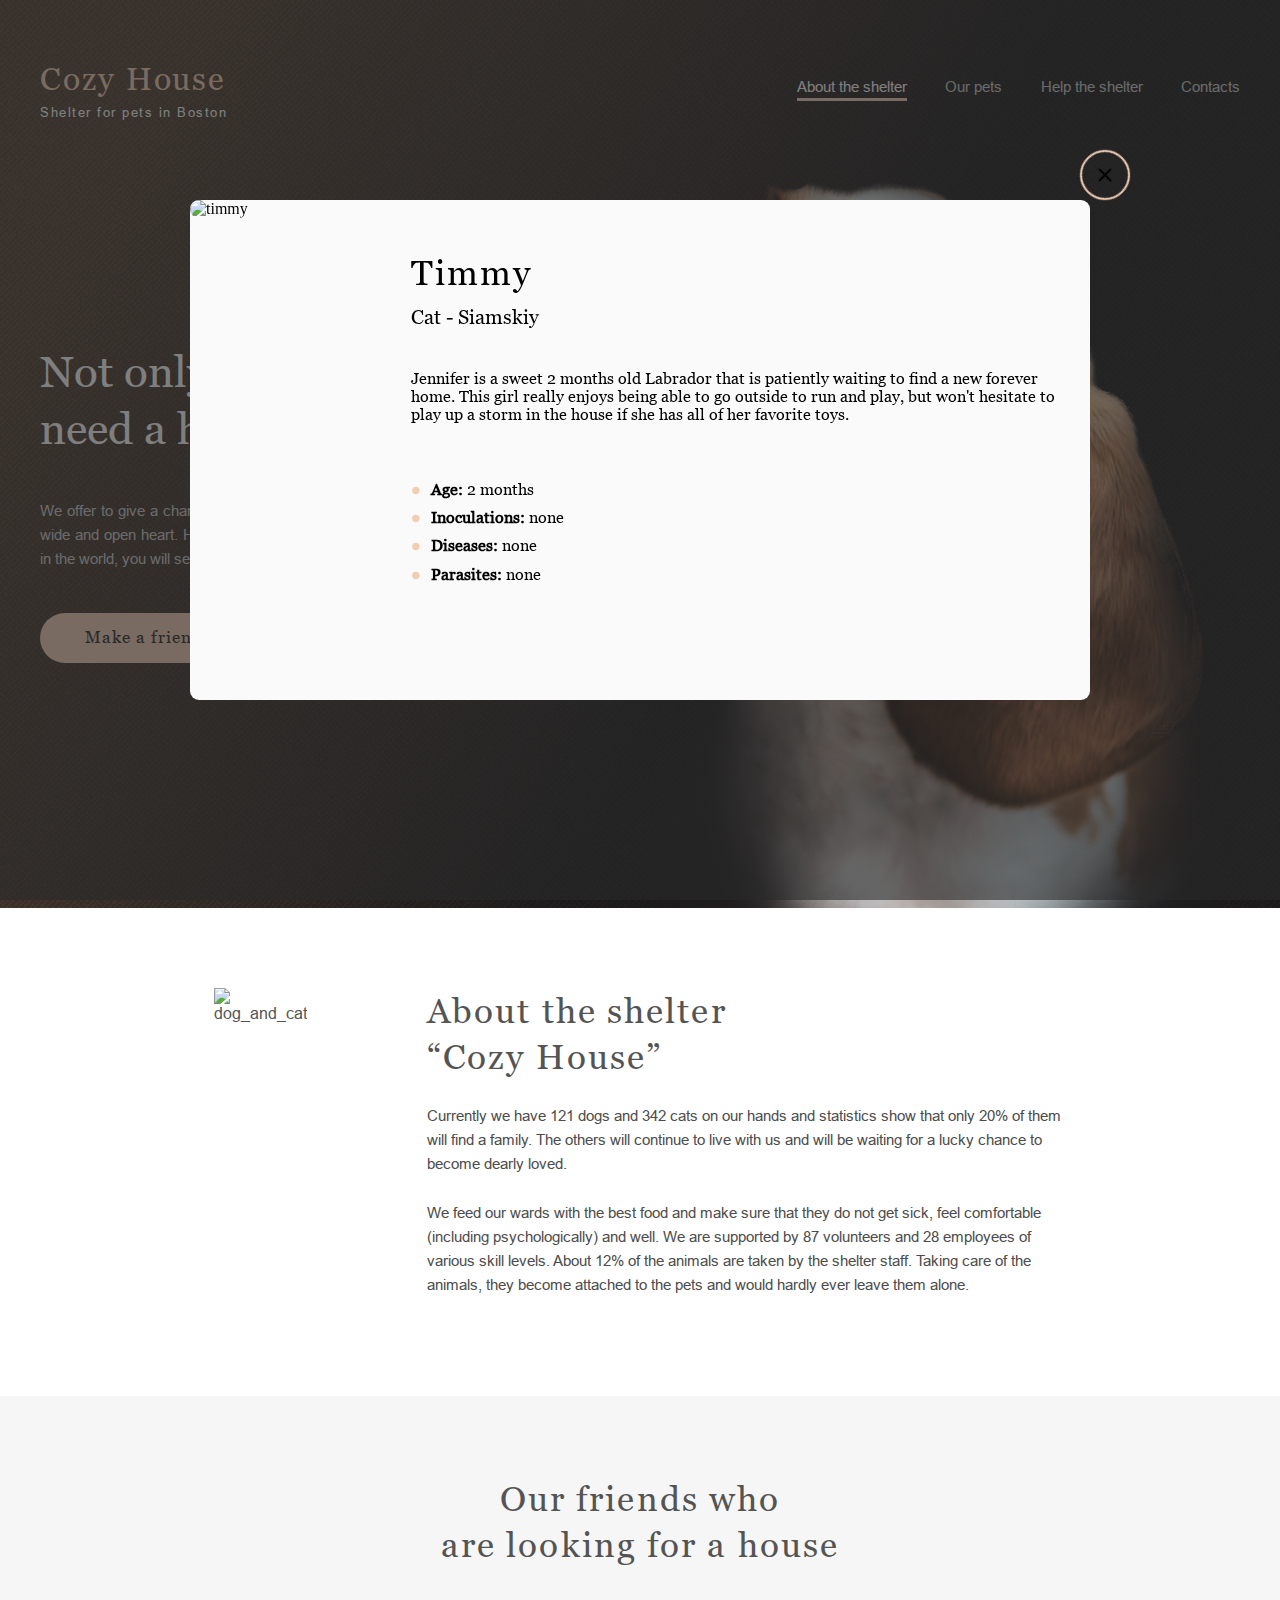
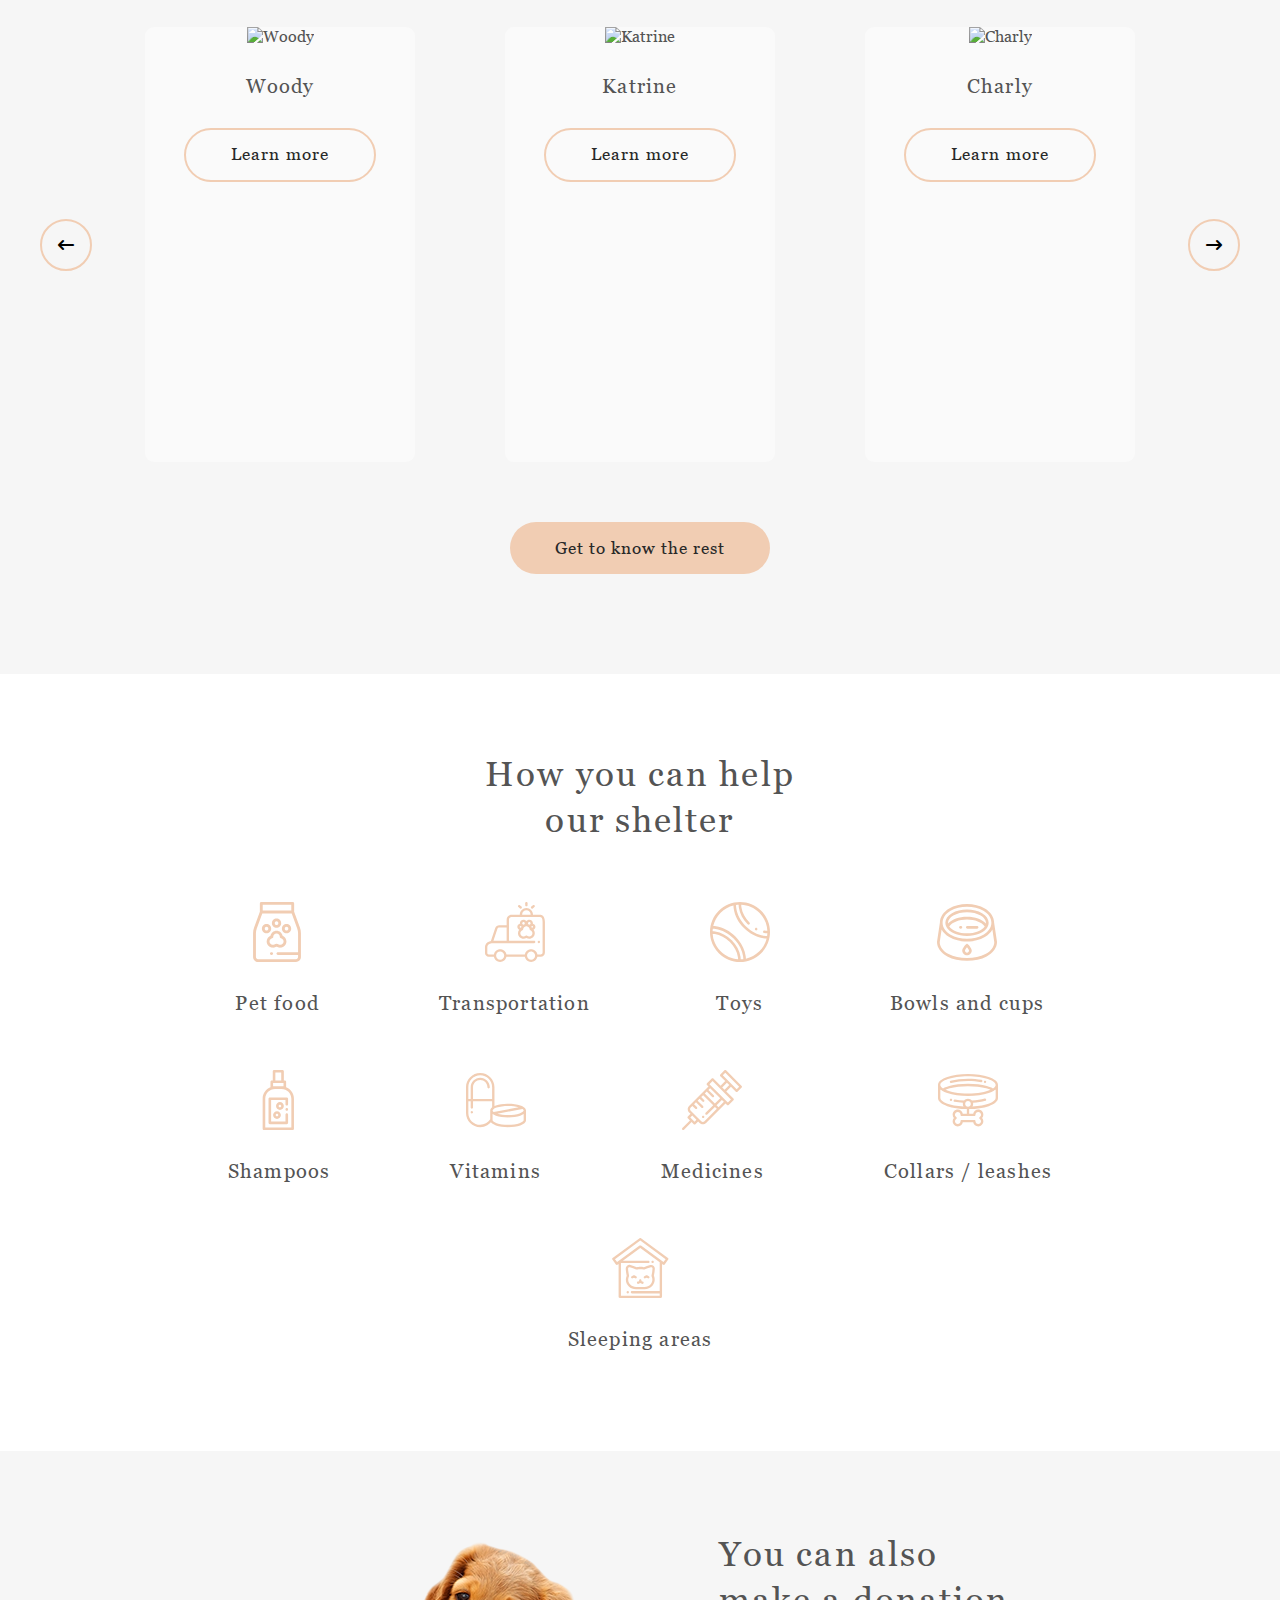
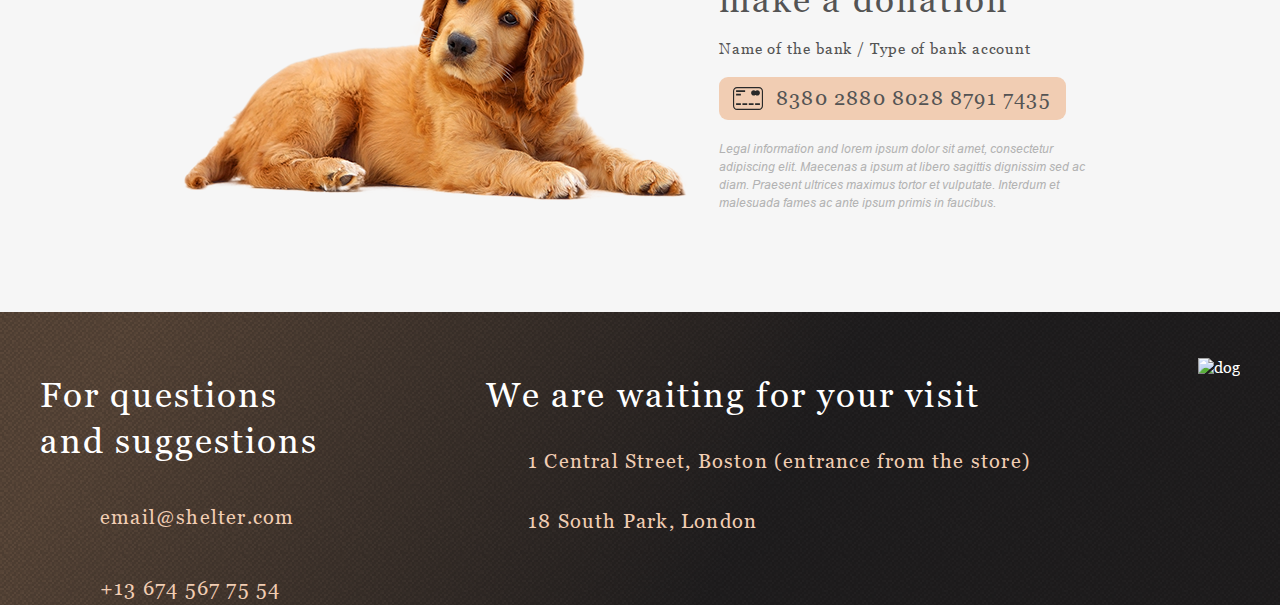
==== commit de6cadad: "feat: add popup window + js realization on main page" ====
--- a/shelter/pages/main/index.html
+++ b/shelter/pages/main/index.html
@@ -10,7 +10,27 @@
     <link rel='stylesheet' href="https://cdnjs.cloudflare.com/ajax/libs/font-awesome/6.1.1/css/all.min.css">
 </head>
 <body>
-    <div class="overlay"></div>
+    <div class="popup active">   
+        <button type="button" class="popup_close-btn"></button>     
+        <div class="popup_img">
+            <img src="../../assets/images/pets-timmy.png" alt="timmy">
+        </div>
+        <div class="popup_description">            
+            <div class="popup_description_breed">
+                <h4 class="name-animal">Timmy</h4>
+                <p><span class="animal-type">Cat</span> - <span class="animal-breed">Siamskiy</span>
+                </p>
+            </div>
+            <p class="popup_description_text">Jennifer is a sweet 2 months old Labrador that is patiently waiting to find a new forever home. This girl really enjoys being able to go outside to run and play, but won't hesitate to play up a storm in the house if she has all of her favorite toys.</p>
+            <ul class="popup_description_list">
+                <li class="list-item">Age: <span class="dinamic age">2 months</span></li>
+                <li class="list-item">Inoculations: <span class="dinamic inoculations">none</span></li>
+                <li class="list-item">Diseases: <span class="diseases dinamic">none</span></li>
+                <li class="list-item">Parasites: <span class="dinamic parasites">none</span></li>
+            </ul>
+        </div>
+    </div>
+    <div class="overlay active"></div>
     <section id="start-screen" class="start-screen">
         <header class="wrapper header">
             <div class="logo">
--- a/shelter/pages/main/style.css
+++ b/shelter/pages/main/style.css
@@ -1,2 +1,2 @@
-html{scroll-behavior:smooth}ul,ol{list-style:none;padding:0}a{text-decoration:none}html{scroll-behavior:smooth}@media (max-width: 767px){html{max-width:100vw;overflow-x:hidden}}*{-webkit-box-sizing:border-box;box-sizing:border-box}h1,h2,h3,h4,h5,h6,p{padding:0;margin:0}@font-face{font-family:'Arial';src:url("../../assets/fonts/arial/arial-regular.ttf") format("truetype");font-weight:400;font-style:normal}@font-face{font-family:'Arial';src:url("../../assets/fonts/arial/arial-italic.ttf") format("truetype");font-weight:400;font-style:italic}@font-face{font-family:'Georgia';src:url("../../assets/fonts/georgia/georgia-regular.ttf") format("truetype");font-weight:400;font-style:normal}.wrapper{color:white;font-family:Arial,sans-serif;width:1200px;margin:0 auto}@media (max-width: 1279px){.wrapper{width:100%}}.overlay{-webkit-transition:.2s;transition:.2s}.overlay.active{position:fixed;width:100vw;height:100vh;background-color:rgba(41,41,41,0.6)}.start-screen{background:url("../../assets/images/noise_transparent@2x.png"),linear-gradient(120deg, #5B483A 10%, #211F20 60%);padding-top:60px}@media (max-width: 1279px){.start-screen{padding-top:0px}}.start-screen .header{display:-webkit-box;display:-ms-flexbox;display:flex;height:60px;-webkit-box-pack:justify;-ms-flex-pack:justify;justify-content:space-between}@media (max-width: 1279px){.start-screen .header{padding:30px 30px 60px 30px}}@media (max-width: 1279px) and (max-width: 767px){.start-screen .header{padding:30px 0 60px 10px;height:auto;-webkit-box-align:center;-ms-flex-align:center;align-items:center}}.start-screen .header .burger{display:none}@media (max-width: 767px){.start-screen .header .burger{display:block;width:30px;height:22px;background:url("../../assets/images/Burger.svg") no-repeat center center;margin-right:53px;position:relative;z-index:3;-webkit-transition:.5s;transition:.5s;cursor:pointer}}.start-screen .header .logo{display:-webkit-box;display:-ms-flexbox;display:flex;-webkit-box-orient:vertical;-webkit-box-direction:normal;-ms-flex-direction:column;flex-direction:column;-webkit-box-pack:justify;-ms-flex-pack:justify;justify-content:space-between}.start-screen .header .logo h1 a{font-family:Georgia,serif;color:#F1CDB3;font-size:32px;letter-spacing:0.06em;font-weight:400}@media (max-width: 767px){.start-screen .header .logo h1 a{position:relative;z-index:3}}.start-screen .header .logo span{font-family:Arial,sans-serif;font-size:13px;letter-spacing:0.116em;font-weight:400}@media (max-width: 1279px){.start-screen .header .logo span{display:inline-block;padding-left:4px;padding-top:9px;letter-spacing:.1em}}@media (max-width: 1279px) and (max-width: 767px){.start-screen .header .logo span{position:relative;z-index:3}}.start-screen .header .navbar{width:36.9%}@media (max-width: 1279px){.start-screen .header .navbar{width:62.7%}}.start-screen .header .navbar-list{display:-webkit-box;display:-ms-flexbox;display:flex;font-size:15px;line-height:24px;row-gap:35px;-webkit-box-pack:justify;-ms-flex-pack:justify;justify-content:space-between;width:100%}@media (max-width: 767px){.start-screen .header .navbar-list{-webkit-box-orient:vertical;-webkit-box-direction:normal;-ms-flex-direction:column;flex-direction:column;-webkit-box-align:center;-ms-flex-align:center;align-items:center;row-gap:43px}}@media (max-width: 767px){.start-screen .header .navbar-list li{margin:0}}.start-screen .header .navbar-list li a{color:#CDCDCD}@media (max-width: 767px){.start-screen .header .navbar-list li a{font-size:32px}}.start-screen .header .navbar-list li a:hover{cursor:pointer;color:#fff}.start-screen .header .navbar-list li .active{position:relative;color:#fff;padding-bottom:6px}.start-screen .header .navbar-list li .active::after{content:'';position:absolute;width:100%;bottom:0;left:0;height:3px;background-color:#F1CDB3}@media (max-width: 767px){.start-screen .header .navbar{position:fixed;top:0;right:-110%;width:320px;height:100vh;background-color:#292929;display:-webkit-box;display:-ms-flexbox;display:flex;-webkit-box-pack:center;-ms-flex-pack:center;justify-content:center;-webkit-box-align:center;-ms-flex-align:center;align-items:center;-webkit-transition:.5s;transition:.5s;z-index:2}}@media (max-width: 767px){.start-screen .header .navbar-active{right:0}}@media (max-width: 767px){.start-screen .header .burger-active{position:fixed;right:0px;-webkit-transform:rotate(90deg);transform:rotate(90deg)}}.start-screen_content{display:-webkit-box;display:-ms-flexbox;display:flex;-webkit-box-pack:justify;-ms-flex-pack:justify;justify-content:space-between;margin-top:60px;-webkit-user-select:none;-moz-user-select:none;-ms-user-select:none;user-select:none}@media (max-width: 1279px){.start-screen_content{-webkit-box-orient:vertical;-webkit-box-direction:normal;-ms-flex-direction:column;flex-direction:column;-webkit-box-pack:start;-ms-flex-pack:start;justify-content:start;margin-top:60px}.start-screen_content img{margin-right:calc((10/320)*100%);margin-left:calc((72/320)*100%)}}@media (max-width: 1279px) and (max-width: 767px){.start-screen_content{margin-top:0px}.start-screen_content img{width:calc((260/320)*100%);margin-left:calc((50/320)*100%)}}@media (max-width: 767px){.start-screen_content{-webkit-box-orient:vertical;-webkit-box-direction:normal;-ms-flex-direction:column;flex-direction:column;-webkit-box-align:center;-ms-flex-align:center;align-items:center}}.start-screen_content_text{max-width:38.25%;margin-top:163px}@media (max-width: 1279px){.start-screen_content_text{display:-webkit-box;display:-ms-flexbox;display:flex;-webkit-box-orient:vertical;-webkit-box-direction:normal;-ms-flex-direction:column;flex-direction:column;margin-top:0px;margin-bottom:100px;max-width:100%}.start-screen_content_text .text-only{width:59.8%;margin:0 auto}}@media (max-width: 1279px) and (max-width: 767px){.start-screen_content_text{margin-bottom:105px}.start-screen_content_text .text-only{width:100%;padding:0 10px}}.start-screen_content_text h2{font-family:Georgia,serif;font-weight:400;font-size:44px;line-height:1.3;max-width:80%}@media (max-width: 1279px){.start-screen_content_text h2{max-width:350px}}@media (max-width: 1279px) and (max-width: 767px){.start-screen_content_text h2{font-size:25px;line-height:32.5px;text-align:center;max-width:200px;margin:0 auto;letter-spacing:.06em}}.start-screen_content_text p{text-align:justify;margin:42px 0px;color:#CDCDCD;font-size:15px;line-height:24px}@media (max-width: 1279px){.start-screen_content_text p{margin:42px auto}}@media (max-width: 1279px) and (max-width: 767px){.start-screen_content_text p{width:100%;text-align:center;letter-spacing:normal}}.start-screen_content_text a{display:inline-block;border-radius:100px;padding:15px 45px;font-size:17px;font-family:Georgia,serif;color:#292929;background-color:#F1CDB3;-webkit-transition:.2s;transition:.2s;letter-spacing:.06em}.start-screen_content_text a:hover{cursor:pointer;background-color:#FDDCC4}@media (max-width: 1279px){.start-screen_content_text a{margin:0 auto}}.about_content{margin-top:80px;display:-webkit-box;display:-ms-flexbox;display:flex;width:71%;margin:80px auto 100px auto;-webkit-column-gap:120px;column-gap:120px;-webkit-box-pack:center;-ms-flex-pack:center;justify-content:center;color:#545454}@media (max-width: 1279px){.about_content{-webkit-box-orient:vertical;-webkit-box-direction:normal;-ms-flex-direction:column;flex-direction:column;width:56.1%}.about_content img{width:300px;margin:80px auto 0 auto}}@media (max-width: 1279px) and (max-width: 767px){.about_content{width:94%;margin:0px auto 42.4px auto}.about_content img{width:100%;margin-top:0;max-width:259px}}.about_content_text{-ms-flex-item-align:center;align-self:center;font-family:Arial,sans-serif;display:-webkit-box;display:-ms-flexbox;display:flex;row-gap:25px;-webkit-box-orient:vertical;-webkit-box-direction:normal;-ms-flex-direction:column;flex-direction:column;-webkit-box-pack:justify;-ms-flex-pack:justify;justify-content:space-between;font-size:15px;line-height:1.6;color:#4C4C4C;text-align:left}@media (max-width: 1279px){.about_content_text{-webkit-box-ordinal-group:0;-ms-flex-order:-1;order:-1}.about_content_text p{margin-top:25px}}@media (max-width: 1279px) and (max-width: 767px){.about_content_text{text-align:justify;padding:0 15px;margin:42px 0px}}.about_content_text h3{font-size:35px;line-height:1.3;font-family:Georgia,serif;font-weight:400;letter-spacing:.06em;color:#545454}@media (max-width: 767px){.about_content_text h3{font-size:25px;line-height:32.5px;text-align:center}}.about_content_text p{margin:0}.our-friends{background-color:#F6F6F6;margin-top:-1px}.our-friends .wrapper{color:#545454;display:-webkit-box;display:-ms-flexbox;display:flex;-webkit-box-orient:vertical;-webkit-box-direction:normal;-ms-flex-direction:column;flex-direction:column;-webkit-box-align:center;-ms-flex-align:center;align-items:center}@media (max-width: 1279px){.our-friends .wrapper{padding:0px 30px}}@media (max-width: 1279px) and (max-width: 767px){.our-friends .wrapper{padding:42px 10px}}.our-friends .wrapper h3{width:50%;text-align:center;margin:0 auto;padding-top:80px;padding-bottom:60px;font-size:35px;line-height:1.3;font-family:Georgia,serif;font-weight:400;letter-spacing:.06em;color:#545454}@media (max-width: 1279px){.our-friends .wrapper h3{width:70%}}@media (max-width: 1279px) and (max-width: 767px){.our-friends .wrapper h3{padding:0 0 42px 0;font-size:25px;line-height:32.5px;width:100%}}.our-friends .wrapper .our-friends_slider{width:100%;display:-webkit-box;display:-ms-flexbox;display:flex;-webkit-box-pack:justify;-ms-flex-pack:justify;justify-content:space-between;-webkit-box-align:center;-ms-flex-align:center;align-items:center}@media (max-width: 1279px){.our-friends .wrapper .our-friends_slider{-webkit-column-gap:13px;column-gap:13px;-webkit-box-pack:center;-ms-flex-pack:center;justify-content:center}}@media (max-width: 1279px) and (max-width: 767px){.our-friends .wrapper .our-friends_slider{-webkit-box-orient:horizontal;-webkit-box-direction:normal;-ms-flex-direction:row;flex-direction:row;-ms-flex-wrap:wrap;flex-wrap:wrap;-webkit-column-gap:80px;column-gap:80px;row-gap:20px;-webkit-box-pack:center;-ms-flex-pack:center;justify-content:center}.our-friends .wrapper .our-friends_slider .btn-left{-webkit-box-ordinal-group:2;-ms-flex-order:1;order:1;margin-left:20px}.our-friends .wrapper .our-friends_slider .btn-right{margin-right:20px;-webkit-box-ordinal-group:3;-ms-flex-order:2;order:2}}.our-friends .wrapper .our-friends_slider_cards{display:-webkit-box;display:-ms-flexbox;display:flex;width:82.5%;-webkit-box-pack:center;-ms-flex-pack:center;justify-content:center;-webkit-column-gap:90px;column-gap:90px}@media (max-width: 1279px){.our-friends .wrapper .our-friends_slider_cards{width:auto;-webkit-box-flex:1;-ms-flex-positive:1;flex-grow:1;-webkit-column-gap:40px;column-gap:40px;-ms-flex-pack:distribute;justify-content:space-around}}@media (max-width: 1279px) and (max-width: 767px){.our-friends .wrapper .our-friends_slider_cards{-webkit-box-flex:0;-ms-flex-positive:0;flex-grow:0;width:80%;-webkit-column-gap:normal;column-gap:normal;-ms-flex-pack:distribute;justify-content:space-around}}.our-friends .wrapper .our-friends_slider_cards_card{width:270px;border-radius:9px;height:435px;background-color:#FAFAFA;font-family:Georgia,serif;display:-webkit-box;display:-ms-flexbox;display:flex;-webkit-box-orient:vertical;-webkit-box-direction:normal;-ms-flex-direction:column;flex-direction:column;-webkit-box-align:center;-ms-flex-align:center;align-items:center;-webkit-transition:.2s;transition:.2s}@media (max-width: 1279px){.our-friends .wrapper .our-friends_slider_cards_card:last-child{display:none}}@media (max-width: 1279px) and (max-width: 767px){.our-friends .wrapper .our-friends_slider_cards_card{display:none}.our-friends .wrapper .our-friends_slider_cards_card:first-child{display:-webkit-box;display:-ms-flexbox;display:flex}}.our-friends .wrapper .our-friends_slider_cards_card:hover{background-color:#fff}.our-friends .wrapper .our-friends_slider_cards_card:hover button{border-color:#F1CDB3;background-color:#F1CDB3}.our-friends .wrapper .our-friends_slider_cards_card img{margin-bottom:30px}.our-friends .wrapper .our-friends_slider_cards_card .animal-name{margin-bottom:30px;font-size:20px;letter-spacing:.06em;line-height:1.13}.our-friends .wrapper .our-friends_slider_cards_card button{color:#292929;padding:15px 45px;border-radius:100px;border:2px solid #F1CDB3;background-color:transparent;-webkit-transition:.2s;transition:.2s;font-size:17px;font-weight:400;letter-spacing:.06em}@media (max-width: 1279px){.our-friends .wrapper .our-friends_slider_cards_card button{padding:14px 44px}}.our-friends .wrapper .our-friends_slider_cards_card button:hover{cursor:pointer;border-color:#FDDCC4;background-color:#FDDCC4}.our-friends .wrapper .our-friends_slider_btn{border:2px solid #F1CDB3;border-radius:50%;width:52px;height:52px;background-color:transparent;-webkit-transition:.1s;transition:.1s;display:-webkit-box;display:-ms-flexbox;display:flex;-webkit-box-pack:center;-ms-flex-pack:center;justify-content:center;-webkit-box-align:center;-ms-flex-align:center;align-items:center}.our-friends .wrapper .our-friends_slider_btn:hover{cursor:pointer;background-color:#FDDCC4;border-color:transparent}.our-friends .wrapper .our-friends_get{margin:60px 0 100px 0;padding:15px 45px;border:none;border-radius:100px;background-color:#F1CDB3;font-size:17px;font-family:Georgia,serif;line-height:1.3;letter-spacing:.06em;color:#292929;-webkit-transition:.2s;transition:.2s}.our-friends .wrapper .our-friends_get:hover{cursor:pointer;background-color:#FDDCC4}.our-friends .wrapper .our-friends_get a{color:inherit}@media (max-width: 767px){.our-friends .wrapper .our-friends_get{margin:42px 0 0 0}}.help{margin-top:-3px;background-color:#fff;padding-bottom:100px}@media (max-width: 767px){.help{padding:42px 10px}}.help .wrapper{color:#545454}.help .wrapper h3{font-size:35px;line-height:1.3;font-family:Georgia,serif;font-weight:400;letter-spacing:.06em;color:#545454;width:30%;margin:80px auto 60px auto;text-align:center}@media (max-width: 1279px){.help .wrapper h3{width:46%}}@media (max-width: 1279px) and (max-width: 767px){.help .wrapper h3{width:80%;font-size:25px;line-height:32.5px;margin:0 auto}}.help .wrapper .help_blocks{width:100%}.help .wrapper .help_blocks_list{margin:0 auto;width:85.8%;display:-webkit-box;display:-ms-flexbox;display:flex;-webkit-column-gap:120px;column-gap:120px;-webkit-box-pack:center;-ms-flex-pack:center;justify-content:center;-ms-flex-wrap:wrap;flex-wrap:wrap;row-gap:55px}@media (max-width: 1279px){.help .wrapper .help_blocks_list{-webkit-box-pack:justify;-ms-flex-pack:justify;justify-content:space-between;-webkit-column-gap:normal;column-gap:normal;row-gap:55px}}@media (max-width: 1279px) and (max-width: 767px){.help .wrapper .help_blocks_list{row-gap:29px;width:100%;padding-top:42px;-webkit-box-pack:justify;-ms-flex-pack:justify;justify-content:space-between}}.help .wrapper .help_blocks_block{height:113px;display:-webkit-box;display:-ms-flexbox;display:flex;-webkit-box-pack:center;-ms-flex-pack:center;justify-content:center;-webkit-box-align:end;-ms-flex-align:end;align-items:flex-end;font-size:20px;line-height:23px;letter-spacing:.06em;font-family:Georgia,serif;font-weight:400}@media (max-width: 1279px){.help .wrapper .help_blocks_block{width:30%}}@media (max-width: 1279px) and (max-width: 767px){.help .wrapper .help_blocks_block{height:88px;width:44%;margin:0 2%;font-size:15px;line-height:16.5px}}.help .wrapper .help_blocks .food{background:top center no-repeat url("../../assets/icons/icon-pet-food.svg")}@media (max-width: 767px){.help .wrapper .help_blocks .food{background-size:50px}}.help .wrapper .help_blocks .transport{background:url("../../assets/icons/icon-transportation.svg") no-repeat top center}@media (max-width: 767px){.help .wrapper .help_blocks .transport{background-size:50px}}.help .wrapper .help_blocks .toys{width:60px;background:url("../../assets/icons/icon-toys.svg") no-repeat top center}@media (max-width: 1279px){.help .wrapper .help_blocks .toys{width:30%}}@media (max-width: 1279px) and (max-width: 767px){.help .wrapper .help_blocks .toys{width:44%;background-size:50px}}.help .wrapper .help_blocks .cup{background:url("../../assets/icons/icon-bowls-and-cups.svg") no-repeat top center}@media (max-width: 767px){.help .wrapper .help_blocks .cup{background-size:50px}}.help .wrapper .help_blocks .shamp{background:url("../../assets/icons/icon-shampoos.svg") no-repeat top center}@media (max-width: 767px){.help .wrapper .help_blocks .shamp{background-size:50px}}.help .wrapper .help_blocks .vitamins{background:url("../../assets/icons/icon-vitamins.svg") no-repeat top center}@media (max-width: 767px){.help .wrapper .help_blocks .vitamins{background-size:50px}}.help .wrapper .help_blocks .medic{background:url("../../assets/icons/icon-medicines.svg") no-repeat top center}@media (max-width: 767px){.help .wrapper .help_blocks .medic{background-size:50px}}.help .wrapper .help_blocks .collar{background:url("../../assets/icons/icon-collars-leashes.svg") no-repeat top center}@media (max-width: 767px){.help .wrapper .help_blocks .collar{background-size:50px}}.help .wrapper .help_blocks .sleep{background:url("../../assets/icons/icon-sleeping-area.svg") no-repeat top center}@media (max-width: 767px){.help .wrapper .help_blocks .sleep{background-size:50px}}.donation{background-color:#F6F6F6}.donation .wrapper{display:-webkit-box;display:-ms-flexbox;display:flex;-webkit-box-pack:center;-ms-flex-pack:center;justify-content:center;-webkit-box-align:center;-ms-flex-align:center;align-items:center}.donation_content{width:76%;display:-webkit-box;display:-ms-flexbox;display:flex;padding-top:80px;padding-bottom:100px;-webkit-box-align:center;-ms-flex-align:center;align-items:center}@media (max-width: 1279px){.donation_content{-webkit-box-orient:vertical;-webkit-box-direction:normal;-ms-flex-direction:column;flex-direction:column;padding-bottom:97px}}@media (max-width: 1279px) and (max-width: 767px){.donation_content{width:100%;padding:42px 10px;padding-bottom:35px}}.donation_content_image{-ms-flex-item-align:start;align-self:flex-start;padding-top:10px}@media (max-width: 1279px){.donation_content_image{-ms-flex-item-align:center;-ms-grid-row-align:center;align-self:center;padding-top:0px}}@media (max-width: 1279px) and (max-width: 767px){.donation_content_image{width:90%;margin:0 auto}.donation_content_image img{width:100%}}.donation_content_text{margin:0 30px 0 30px;width:40%}@media (max-width: 1279px){.donation_content_text{-webkit-box-ordinal-group:0;-ms-flex-order:-1;order:-1;width:auto}}@media (max-width: 1279px) and (max-width: 767px){.donation_content_text{display:-webkit-box;display:-ms-flexbox;display:flex;-webkit-box-orient:vertical;-webkit-box-direction:normal;-ms-flex-direction:column;flex-direction:column;-webkit-box-align:center;-ms-flex-align:center;align-items:center;width:100%}}.donation_content_text h3{font-size:35px;line-height:1.3;font-family:Georgia,serif;font-weight:400;letter-spacing:.06em;color:#545454;margin-bottom:18px}@media (max-width: 767px){.donation_content_text h3{font-size:25px;line-height:32.5px;text-align:center}}.donation_content_text .bank-name{font-size:15px;letter-spacing:.06em;font-family:Georgia,serif;font-weight:400;color:#545454;margin-bottom:20px}@media (max-width: 767px){.donation_content_text .bank-name{font-size:15px;line-height:24px;text-align:center;letter-spacing:normal}}.donation_content_text .card-number{margin-bottom:20px}@media (max-width: 767px){.donation_content_text .card-number{padding-left:0px}}.donation_content_text .card-number a{display:inline-block;font-family:Georgia,serif;font-weight:400;font-size:20px;line-height:23px;letter-spacing:.06em;color:#545454;text-decoration:none;padding:10px 15px 10px 57px;border-radius:9px;background:url("../../assets/icons/credit-card.svg") no-repeat left 14px center,#F1CDB3}@media (max-width: 767px){.donation_content_text .card-number a{font-size:15px}}.donation_content_text p{font-size:12px;color:#b2b2b2;font-style:italic;line-height:18px;width:380px}@media (max-width: 1279px){.donation_content_text p{margin:0 0 60px 0}}@media (max-width: 1279px) and (max-width: 767px){.donation_content_text p{margin-bottom:40px;text-align:justify;width:93%}}.footer{background:url("../../assets/images/noise_transparent@2x.png"),linear-gradient(120deg, #5B483A 10%, #211F20 60%);padding-top:50px}@media (max-width: 1279px){.footer{padding-top:20px}}@media (max-width: 1279px) and (max-width: 767px){.footer{padding-top:0}}.footer_content{display:-webkit-box;display:-ms-flexbox;display:flex;-webkit-box-pack:justify;-ms-flex-pack:justify;justify-content:space-between;font-family:Georgia,serif}@media (max-width: 1279px){.footer_content{-webkit-box-align:center;-ms-flex-align:center;align-items:center;-ms-flex-wrap:wrap;flex-wrap:wrap;-webkit-box-pack:center;-ms-flex-pack:center;justify-content:center;-webkit-column-gap:28px;column-gap:28px;row-gap:65px}}@media (max-width: 1279px) and (max-width: 767px){.footer_content{padding:30px 10px 0 10px;row-gap:0;-ms-flex-wrap:nowrap;flex-wrap:nowrap;-webkit-box-orient:vertical;-webkit-box-direction:normal;-ms-flex-direction:column;flex-direction:column;-webkit-box-align:center;-ms-flex-align:center;align-items:center}}.footer_content_contacts{display:-webkit-box;display:-ms-flexbox;display:flex;-webkit-box-orient:vertical;-webkit-box-direction:normal;-ms-flex-direction:column;flex-direction:column;max-width:23.5%;padding-top:10px}@media (max-width: 1279px){.footer_content_contacts{max-width:40%}}@media (max-width: 1279px) and (max-width: 767px){.footer_content_contacts{padding-top:2px;max-width:100%;margin:0;-webkit-box-align:center;-ms-flex-align:center;align-items:center}}.footer_content_contacts h3{font-size:35px;line-height:1.3;font-family:Georgia,serif;font-weight:400;letter-spacing:.06em;color:#545454;color:#fff;margin-bottom:40px}@media (max-width: 767px){.footer_content_contacts h3{margin-bottom:43px;text-align:center;font-size:25px;line-height:1.2}}.footer_content_contacts .email{padding-left:60px;padding-top:3px;padding-bottom:3px;font-family:Georgia,serif;font-size:20px;line-height:23px;letter-spacing:.06em;color:#F1CDB3;text-decoration:none;font-weight:400;margin-bottom:40px;background:url("../../assets/icons/mail.svg") no-repeat left center}.footer_content_contacts .phone{padding:5px 0px 5px 60px;font-family:Georgia,serif;font-size:20px;line-height:23px;letter-spacing:.06em;color:#F1CDB3;text-decoration:none;font-weight:400;background:url("../../assets/icons/icon-phone.svg") no-repeat left center}.footer_content_contacts .email:hover,.footer_content_contacts .phone:hover{text-decoration:underline}.footer_content_address{display:-webkit-box;display:-ms-flexbox;display:flex;padding-top:10px;-webkit-box-orient:vertical;-webkit-box-direction:normal;-ms-flex-direction:column;flex-direction:column;margin-left:157px;font-family:Georgia,serif;font-size:20px;line-height:23px;letter-spacing:.06em;color:#F1CDB3}@media (max-width: 1279px){.footer_content_address{margin-left:0;padding-left:5px;max-width:40%}}@media (max-width: 1279px) and (max-width: 767px){.footer_content_address{padding-left:0;margin-left:0;max-width:100%;padding-top:43px;-webkit-box-align:center;-ms-flex-align:center;align-items:center}}.footer_content_address h3{font-size:35px;line-height:1.3;font-family:Georgia,serif;font-weight:400;letter-spacing:.06em;color:#545454;color:#fff}@media (max-width: 767px){.footer_content_address h3{text-align:center;font-size:25px;line-height:1.2;margin:0px 15px}}.footer_content_address .address_boston,.footer_content_address .address_london{font-style:normal;margin-top:32px}@media (max-width: 767px){.footer_content_address .address_boston,.footer_content_address .address_london{margin-top:35px}}.footer_content_address .address_boston a,.footer_content_address .address_london a{display:inline-block;color:inherit;text-decoration:none;background:url("../../assets/icons/icon-marker.svg") no-repeat left center;padding-left:42px;text-align:left}.footer_content_address .address_boston a:hover,.footer_content_address .address_london a:hover{text-decoration:underline}.footer_content_address .address_london a{padding-top:5px;padding-bottom:5px}@media (max-width: 767px){.footer_content_address .address_london{-ms-flex-item-align:start;align-self:flex-start}.footer_content_address .address_boston a{padding-top:5px;padding-bottom:5px}}.footer_content_image{margin-left:160px;max-height:310px;margin-top:-4px}@media (max-width: 1279px){.footer_content_image{margin:0}}@media (max-width: 1279px) and (max-width: 767px){.footer_content_image{margin:40px auto 0 auto;width:86%}.footer_content_image img{display:block;width:100%;margin:0 auto;max-width:300px}}
+html{scroll-behavior:smooth}ul,ol{list-style:none;padding:0}a{text-decoration:none}html{scroll-behavior:smooth}@media (max-width: 767px){html{max-width:100vw;overflow-x:hidden}}*{-webkit-box-sizing:border-box;box-sizing:border-box}h1,h2,h3,h4,h5,h6,p{padding:0;margin:0}@font-face{font-family:'Arial';src:url("../../assets/fonts/arial/arial-regular.ttf") format("truetype");font-weight:400;font-style:normal}@font-face{font-family:'Arial';src:url("../../assets/fonts/arial/arial-italic.ttf") format("truetype");font-weight:400;font-style:italic}@font-face{font-family:'Georgia';src:url("../../assets/fonts/georgia/georgia-regular.ttf") format("truetype");font-weight:400;font-style:normal}.wrapper{color:white;font-family:Arial,sans-serif;width:1200px;margin:0 auto}@media (max-width: 1279px){.wrapper{width:100%}}.overlay{-webkit-transition:.2s;transition:.2s}.overlay.active{position:fixed;z-index:4;width:100vw;height:100vh;background-color:rgba(41,41,41,0.6)}.popup.active{display:-webkit-box;display:-ms-flexbox;display:flex}.popup{display:none;width:900px;height:500px;background-color:#FAFAFA;border-radius:9px;position:fixed;top:50%;left:50%;z-index:10;-webkit-transform:translateX(-50%) translateY(-50%);transform:translateX(-50%) translateY(-50%)}.popup_close-btn{position:absolute;right:-40px;top:-50px;width:50px;height:50px;border:2px solid #F1CDB3;border-radius:100px;background-color:transparent;-webkit-transform:rotate(45deg);transform:rotate(45deg);cursor:pointer;-webkit-transition:.2s;transition:.2s}.popup_close-btn:hover{background-color:#FDDCC4}.popup_close-btn::after{content:'';background-color:black;position:absolute;top:50%;left:50%;width:17px;height:2px;-webkit-transform:rotate(0deg) translateX(-50%) translateY(-50%);transform:rotate(0deg) translateX(-50%) translateY(-50%)}.popup_close-btn::before{content:'';background-color:black;position:absolute;top:50%;left:50%;width:2px;height:17px;-webkit-transform:rotate(0deg) translateX(-50%) translateY(-50%);transform:rotate(0deg) translateX(-50%) translateY(-50%)}.popup_img{width:500px}.popup_img img{width:500px;border-radius:9px}.popup_description{margin-left:29px;margin-top:50px;margin-right:20px;display:-webkit-box;display:-ms-flexbox;display:flex;-webkit-box-orient:vertical;-webkit-box-direction:normal;-ms-flex-direction:column;flex-direction:column;row-gap:40px;font-family:Georgia,serif}.popup_description_breed .name-animal{font-size:35px;line-height:1.3;font-family:Georgia,serif;font-weight:400;letter-spacing:.06em;color:#545454;color:black;margin-bottom:10px}.popup_description_breed p{font-size:20px;line-height:23px}.popup_description_list{display:-webkit-box;display:-ms-flexbox;display:flex;-webkit-box-orient:vertical;-webkit-box-direction:normal;-ms-flex-direction:column;flex-direction:column;row-gap:10px}.popup_description_list .list-item{font-weight:bold}.popup_description_list .list-item .dinamic{font-weight:normal}.popup_description_list .list-item::before{color:#F1CDB3;content:'●';padding-right:10px}.start-screen{background:url("../../assets/images/noise_transparent@2x.png"),linear-gradient(120deg, #5B483A 10%, #211F20 60%);padding-top:60px}@media (max-width: 1279px){.start-screen{padding-top:0px}}.start-screen .header{display:-webkit-box;display:-ms-flexbox;display:flex;height:60px;-webkit-box-pack:justify;-ms-flex-pack:justify;justify-content:space-between}@media (max-width: 1279px){.start-screen .header{padding:30px 30px 60px 30px}}@media (max-width: 1279px) and (max-width: 767px){.start-screen .header{padding:30px 0 60px 10px;height:auto;-webkit-box-align:center;-ms-flex-align:center;align-items:center}}.start-screen .header .burger{display:none}@media (max-width: 767px){.start-screen .header .burger{display:block;width:30px;height:22px;background:url("../../assets/images/Burger.svg") no-repeat center center;margin-right:53px;position:relative;z-index:3;-webkit-transition:.5s;transition:.5s;cursor:pointer}}.start-screen .header .logo{display:-webkit-box;display:-ms-flexbox;display:flex;-webkit-box-orient:vertical;-webkit-box-direction:normal;-ms-flex-direction:column;flex-direction:column;-webkit-box-pack:justify;-ms-flex-pack:justify;justify-content:space-between}.start-screen .header .logo h1 a{font-family:Georgia,serif;color:#F1CDB3;font-size:32px;letter-spacing:0.06em;font-weight:400}@media (max-width: 767px){.start-screen .header .logo h1 a{position:relative;z-index:3}}.start-screen .header .logo span{font-family:Arial,sans-serif;font-size:13px;letter-spacing:0.116em;font-weight:400}@media (max-width: 1279px){.start-screen .header .logo span{display:inline-block;padding-left:4px;padding-top:9px;letter-spacing:.1em}}@media (max-width: 1279px) and (max-width: 767px){.start-screen .header .logo span{position:relative;z-index:3}}.start-screen .header .navbar{width:36.9%}@media (max-width: 1279px){.start-screen .header .navbar{width:62.7%}}.start-screen .header .navbar-list{display:-webkit-box;display:-ms-flexbox;display:flex;font-size:15px;line-height:24px;row-gap:35px;-webkit-box-pack:justify;-ms-flex-pack:justify;justify-content:space-between;width:100%}@media (max-width: 767px){.start-screen .header .navbar-list{-webkit-box-orient:vertical;-webkit-box-direction:normal;-ms-flex-direction:column;flex-direction:column;-webkit-box-align:center;-ms-flex-align:center;align-items:center;row-gap:43px}}@media (max-width: 767px){.start-screen .header .navbar-list li{margin:0}}.start-screen .header .navbar-list li a{color:#CDCDCD}@media (max-width: 767px){.start-screen .header .navbar-list li a{font-size:32px}}.start-screen .header .navbar-list li a:hover{cursor:pointer;color:#fff}.start-screen .header .navbar-list li .active{position:relative;color:#fff;padding-bottom:6px}.start-screen .header .navbar-list li .active::after{content:'';position:absolute;width:100%;bottom:0;left:0;height:3px;background-color:#F1CDB3}@media (max-width: 767px){.start-screen .header .navbar{position:fixed;top:0;right:-110%;width:320px;height:100vh;background-color:#292929;display:-webkit-box;display:-ms-flexbox;display:flex;-webkit-box-pack:center;-ms-flex-pack:center;justify-content:center;-webkit-box-align:center;-ms-flex-align:center;align-items:center;-webkit-transition:.5s;transition:.5s;z-index:6}}@media (max-width: 767px){.start-screen .header .navbar-active{right:0}}@media (max-width: 767px){.start-screen .header .burger-active{position:fixed;right:0px;-webkit-transform:rotate(90deg);transform:rotate(90deg)}}.start-screen_content{display:-webkit-box;display:-ms-flexbox;display:flex;-webkit-box-pack:justify;-ms-flex-pack:justify;justify-content:space-between;margin-top:60px;-webkit-user-select:none;-moz-user-select:none;-ms-user-select:none;user-select:none}@media (max-width: 1279px){.start-screen_content{-webkit-box-orient:vertical;-webkit-box-direction:normal;-ms-flex-direction:column;flex-direction:column;-webkit-box-pack:start;-ms-flex-pack:start;justify-content:start;margin-top:60px}.start-screen_content img{margin-right:calc((10/320)*100%);margin-left:calc((72/320)*100%)}}@media (max-width: 1279px) and (max-width: 767px){.start-screen_content{margin-top:0px}.start-screen_content img{width:calc((260/320)*100%);margin-left:calc((50/320)*100%)}}@media (max-width: 767px){.start-screen_content{-webkit-box-orient:vertical;-webkit-box-direction:normal;-ms-flex-direction:column;flex-direction:column;-webkit-box-align:center;-ms-flex-align:center;align-items:center}}.start-screen_content_text{max-width:38.25%;margin-top:163px}@media (max-width: 1279px){.start-screen_content_text{display:-webkit-box;display:-ms-flexbox;display:flex;-webkit-box-orient:vertical;-webkit-box-direction:normal;-ms-flex-direction:column;flex-direction:column;margin-top:0px;margin-bottom:100px;max-width:100%}.start-screen_content_text .text-only{width:59.8%;margin:0 auto}}@media (max-width: 1279px) and (max-width: 767px){.start-screen_content_text{margin-bottom:105px}.start-screen_content_text .text-only{width:100%;padding:0 10px}}.start-screen_content_text h2{font-family:Georgia,serif;font-weight:400;font-size:44px;line-height:1.3;max-width:80%}@media (max-width: 1279px){.start-screen_content_text h2{max-width:350px}}@media (max-width: 1279px) and (max-width: 767px){.start-screen_content_text h2{font-size:25px;line-height:32.5px;text-align:center;max-width:200px;margin:0 auto;letter-spacing:.06em}}.start-screen_content_text p{text-align:justify;margin:42px 0px;color:#CDCDCD;font-size:15px;line-height:24px}@media (max-width: 1279px){.start-screen_content_text p{margin:42px auto}}@media (max-width: 1279px) and (max-width: 767px){.start-screen_content_text p{width:100%;text-align:center;letter-spacing:normal}}.start-screen_content_text a{display:inline-block;border-radius:100px;padding:15px 45px;font-size:17px;font-family:Georgia,serif;color:#292929;background-color:#F1CDB3;-webkit-transition:.2s;transition:.2s;letter-spacing:.06em}.start-screen_content_text a:hover{cursor:pointer;background-color:#FDDCC4}@media (max-width: 1279px){.start-screen_content_text a{margin:0 auto}}.about_content{margin-top:80px;display:-webkit-box;display:-ms-flexbox;display:flex;width:71%;margin:80px auto 100px auto;-webkit-column-gap:120px;column-gap:120px;-webkit-box-pack:center;-ms-flex-pack:center;justify-content:center;color:#545454}@media (max-width: 1279px){.about_content{-webkit-box-orient:vertical;-webkit-box-direction:normal;-ms-flex-direction:column;flex-direction:column;width:56.1%}.about_content img{width:300px;margin:80px auto 0 auto}}@media (max-width: 1279px) and (max-width: 767px){.about_content{width:94%;margin:0px auto 42.4px auto}.about_content img{width:100%;margin-top:0;max-width:259px}}.about_content_text{-ms-flex-item-align:center;align-self:center;font-family:Arial,sans-serif;display:-webkit-box;display:-ms-flexbox;display:flex;row-gap:25px;-webkit-box-orient:vertical;-webkit-box-direction:normal;-ms-flex-direction:column;flex-direction:column;-webkit-box-pack:justify;-ms-flex-pack:justify;justify-content:space-between;font-size:15px;line-height:1.6;color:#4C4C4C;text-align:left}@media (max-width: 1279px){.about_content_text{-webkit-box-ordinal-group:0;-ms-flex-order:-1;order:-1}.about_content_text p{margin-top:25px}}@media (max-width: 1279px) and (max-width: 767px){.about_content_text{text-align:justify;padding:0 15px;margin:42px 0px}}.about_content_text h3{font-size:35px;line-height:1.3;font-family:Georgia,serif;font-weight:400;letter-spacing:.06em;color:#545454}@media (max-width: 767px){.about_content_text h3{font-size:25px;line-height:32.5px;text-align:center}}.about_content_text p{margin:0}.our-friends{background-color:#F6F6F6;margin-top:-1px}.our-friends .wrapper{color:#545454;display:-webkit-box;display:-ms-flexbox;display:flex;-webkit-box-orient:vertical;-webkit-box-direction:normal;-ms-flex-direction:column;flex-direction:column;-webkit-box-align:center;-ms-flex-align:center;align-items:center}@media (max-width: 1279px){.our-friends .wrapper{padding:0px 30px}}@media (max-width: 1279px) and (max-width: 767px){.our-friends .wrapper{padding:42px 10px}}.our-friends .wrapper h3{width:50%;text-align:center;margin:0 auto;padding-top:80px;padding-bottom:60px;font-size:35px;line-height:1.3;font-family:Georgia,serif;font-weight:400;letter-spacing:.06em;color:#545454}@media (max-width: 1279px){.our-friends .wrapper h3{width:70%}}@media (max-width: 1279px) and (max-width: 767px){.our-friends .wrapper h3{padding:0 0 42px 0;font-size:25px;line-height:32.5px;width:100%}}.our-friends .wrapper .our-friends_slider{width:100%;display:-webkit-box;display:-ms-flexbox;display:flex;-webkit-box-pack:justify;-ms-flex-pack:justify;justify-content:space-between;-webkit-box-align:center;-ms-flex-align:center;align-items:center}@media (max-width: 1279px){.our-friends .wrapper .our-friends_slider{-webkit-column-gap:13px;column-gap:13px;-webkit-box-pack:center;-ms-flex-pack:center;justify-content:center}}@media (max-width: 1279px) and (max-width: 767px){.our-friends .wrapper .our-friends_slider{-webkit-box-orient:horizontal;-webkit-box-direction:normal;-ms-flex-direction:row;flex-direction:row;-ms-flex-wrap:wrap;flex-wrap:wrap;-webkit-column-gap:80px;column-gap:80px;row-gap:20px;-webkit-box-pack:center;-ms-flex-pack:center;justify-content:center}.our-friends .wrapper .our-friends_slider .btn-left{-webkit-box-ordinal-group:2;-ms-flex-order:1;order:1;margin-left:20px}.our-friends .wrapper .our-friends_slider .btn-right{margin-right:20px;-webkit-box-ordinal-group:3;-ms-flex-order:2;order:2}}.our-friends .wrapper .our-friends_slider_wrapper{display:-webkit-box;display:-ms-flexbox;display:flex;width:82.5%;-webkit-box-pack:justify;-ms-flex-pack:justify;justify-content:space-between;-webkit-box-align:center;-ms-flex-align:center;align-items:center;position:relative;overflow:hidden;height:435px}@media (max-width: 1279px){.our-friends .wrapper .our-friends_slider_wrapper{-webkit-box-pack:center;-ms-flex-pack:center;justify-content:center;width:82.5%}}@media (max-width: 1279px) and (max-width: 767px){.our-friends .wrapper .our-friends_slider_wrapper{width:80%}}.our-friends .wrapper .our-friends_slider_cards{display:-webkit-box;display:-ms-flexbox;display:flex;width:100%;-webkit-box-pack:center;-ms-flex-pack:center;justify-content:center;-webkit-column-gap:90px;column-gap:90px;position:absolute;top:0;left:0;-webkit-transition:.3s;transition:.3s}.our-friends .wrapper .our-friends_slider_cards:nth-child(1){left:-200%}.our-friends .wrapper .our-friends_slider_cards:nth-child(2){left:-110%}.our-friends .wrapper .our-friends_slider_cards:nth-child(4){left:110%}.our-friends .wrapper .our-friends_slider_cards:nth-child(5){left:200%}@media (max-width: 1279px){.our-friends .wrapper .our-friends_slider_cards{width:100%;-webkit-box-flex:1;-ms-flex-positive:1;flex-grow:1;-webkit-column-gap:40px;column-gap:40px;-ms-flex-pack:distribute;justify-content:space-around}}@media (max-width: 1279px) and (max-width: 767px){.our-friends .wrapper .our-friends_slider_cards{-webkit-box-flex:0;-ms-flex-positive:0;flex-grow:0;width:100%;-webkit-column-gap:normal;column-gap:normal;-ms-flex-pack:distribute;justify-content:space-around}}.our-friends .wrapper .our-friends_slider_cards_card{width:270px;border-radius:9px;height:435px;background-color:#FAFAFA;font-family:Georgia,serif;display:-webkit-box;display:-ms-flexbox;display:flex;-webkit-box-orient:vertical;-webkit-box-direction:normal;-ms-flex-direction:column;flex-direction:column;-webkit-box-align:center;-ms-flex-align:center;align-items:center;-webkit-transition:.2s;transition:.2s}@media (max-width: 1279px){.our-friends .wrapper .our-friends_slider_cards_card:last-child{display:none}}@media (max-width: 1279px) and (max-width: 767px){.our-friends .wrapper .our-friends_slider_cards_card{display:none}.our-friends .wrapper .our-friends_slider_cards_card:first-child{display:-webkit-box;display:-ms-flexbox;display:flex}}.our-friends .wrapper .our-friends_slider_cards_card:hover{background-color:#fff}.our-friends .wrapper .our-friends_slider_cards_card:hover button{border-color:#F1CDB3;background-color:#F1CDB3}.our-friends .wrapper .our-friends_slider_cards_card img{margin-bottom:30px}.our-friends .wrapper .our-friends_slider_cards_card .animal-name{margin-bottom:30px;font-size:20px;letter-spacing:.06em;line-height:1.13}.our-friends .wrapper .our-friends_slider_cards_card button{color:#292929;padding:15px 45px;border-radius:100px;border:2px solid #F1CDB3;background-color:transparent;-webkit-transition:.2s;transition:.2s;font-size:17px;font-weight:400;letter-spacing:.06em}@media (max-width: 1279px){.our-friends .wrapper .our-friends_slider_cards_card button{padding:14px 44px}}.our-friends .wrapper .our-friends_slider_cards_card button:hover{cursor:pointer;border-color:#FDDCC4;background-color:#FDDCC4}.our-friends .wrapper .our-friends_slider_btn{border:2px solid #F1CDB3;border-radius:50%;width:52px;height:52px;background-color:transparent;-webkit-transition:.1s;transition:.1s;display:-webkit-box;display:-ms-flexbox;display:flex;-webkit-box-pack:center;-ms-flex-pack:center;justify-content:center;-webkit-box-align:center;-ms-flex-align:center;align-items:center}.our-friends .wrapper .our-friends_slider_btn:hover{cursor:pointer;background-color:#FDDCC4;border-color:transparent}.our-friends .wrapper .our-friends_get{margin:60px 0 100px 0;padding:15px 45px;border:none;border-radius:100px;background-color:#F1CDB3;font-size:17px;font-family:Georgia,serif;line-height:1.3;letter-spacing:.06em;color:#292929;-webkit-transition:.2s;transition:.2s}.our-friends .wrapper .our-friends_get:hover{cursor:pointer;background-color:#FDDCC4}.our-friends .wrapper .our-friends_get a{color:inherit}@media (max-width: 767px){.our-friends .wrapper .our-friends_get{margin:42px 0 0 0}}.help{margin-top:-3px;background-color:#fff;padding-bottom:100px}@media (max-width: 767px){.help{padding:42px 10px}}.help .wrapper{color:#545454}.help .wrapper h3{font-size:35px;line-height:1.3;font-family:Georgia,serif;font-weight:400;letter-spacing:.06em;color:#545454;width:30%;margin:80px auto 60px auto;text-align:center}@media (max-width: 1279px){.help .wrapper h3{width:46%}}@media (max-width: 1279px) and (max-width: 767px){.help .wrapper h3{width:80%;font-size:25px;line-height:32.5px;margin:0 auto}}.help .wrapper .help_blocks{width:100%}.help .wrapper .help_blocks_list{margin:0 auto;width:85.8%;display:-webkit-box;display:-ms-flexbox;display:flex;-webkit-column-gap:120px;column-gap:120px;-webkit-box-pack:center;-ms-flex-pack:center;justify-content:center;-ms-flex-wrap:wrap;flex-wrap:wrap;row-gap:55px}@media (max-width: 1279px){.help .wrapper .help_blocks_list{-webkit-box-pack:justify;-ms-flex-pack:justify;justify-content:space-between;-webkit-column-gap:normal;column-gap:normal;row-gap:55px}}@media (max-width: 1279px) and (max-width: 767px){.help .wrapper .help_blocks_list{row-gap:29px;width:100%;padding-top:42px;-webkit-box-pack:justify;-ms-flex-pack:justify;justify-content:space-between}}.help .wrapper .help_blocks_block{height:113px;display:-webkit-box;display:-ms-flexbox;display:flex;-webkit-box-pack:center;-ms-flex-pack:center;justify-content:center;-webkit-box-align:end;-ms-flex-align:end;align-items:flex-end;font-size:20px;line-height:23px;letter-spacing:.06em;font-family:Georgia,serif;font-weight:400}@media (max-width: 1279px){.help .wrapper .help_blocks_block{width:30%}}@media (max-width: 1279px) and (max-width: 767px){.help .wrapper .help_blocks_block{height:88px;width:44%;margin:0 2%;font-size:15px;line-height:16.5px}}.help .wrapper .help_blocks .food{background:top center no-repeat url("../../assets/icons/icon-pet-food.svg")}@media (max-width: 767px){.help .wrapper .help_blocks .food{background-size:50px}}.help .wrapper .help_blocks .transport{background:url("../../assets/icons/icon-transportation.svg") no-repeat top center}@media (max-width: 767px){.help .wrapper .help_blocks .transport{background-size:50px}}.help .wrapper .help_blocks .toys{width:60px;background:url("../../assets/icons/icon-toys.svg") no-repeat top center}@media (max-width: 1279px){.help .wrapper .help_blocks .toys{width:30%}}@media (max-width: 1279px) and (max-width: 767px){.help .wrapper .help_blocks .toys{width:44%;background-size:50px}}.help .wrapper .help_blocks .cup{background:url("../../assets/icons/icon-bowls-and-cups.svg") no-repeat top center}@media (max-width: 767px){.help .wrapper .help_blocks .cup{background-size:50px}}.help .wrapper .help_blocks .shamp{background:url("../../assets/icons/icon-shampoos.svg") no-repeat top center}@media (max-width: 767px){.help .wrapper .help_blocks .shamp{background-size:50px}}.help .wrapper .help_blocks .vitamins{background:url("../../assets/icons/icon-vitamins.svg") no-repeat top center}@media (max-width: 767px){.help .wrapper .help_blocks .vitamins{background-size:50px}}.help .wrapper .help_blocks .medic{background:url("../../assets/icons/icon-medicines.svg") no-repeat top center}@media (max-width: 767px){.help .wrapper .help_blocks .medic{background-size:50px}}.help .wrapper .help_blocks .collar{background:url("../../assets/icons/icon-collars-leashes.svg") no-repeat top center}@media (max-width: 767px){.help .wrapper .help_blocks .collar{background-size:50px}}.help .wrapper .help_blocks .sleep{background:url("../../assets/icons/icon-sleeping-area.svg") no-repeat top center}@media (max-width: 767px){.help .wrapper .help_blocks .sleep{background-size:50px}}.donation{background-color:#F6F6F6}.donation .wrapper{display:-webkit-box;display:-ms-flexbox;display:flex;-webkit-box-pack:center;-ms-flex-pack:center;justify-content:center;-webkit-box-align:center;-ms-flex-align:center;align-items:center}.donation_content{width:76%;display:-webkit-box;display:-ms-flexbox;display:flex;padding-top:80px;padding-bottom:100px;-webkit-box-align:center;-ms-flex-align:center;align-items:center}@media (max-width: 1279px){.donation_content{-webkit-box-orient:vertical;-webkit-box-direction:normal;-ms-flex-direction:column;flex-direction:column;padding-bottom:97px}}@media (max-width: 1279px) and (max-width: 767px){.donation_content{width:100%;padding:42px 10px;padding-bottom:35px}}.donation_content_image{-ms-flex-item-align:start;align-self:flex-start;padding-top:10px}@media (max-width: 1279px){.donation_content_image{-ms-flex-item-align:center;-ms-grid-row-align:center;align-self:center;padding-top:0px}}@media (max-width: 1279px) and (max-width: 767px){.donation_content_image{width:90%;margin:0 auto}.donation_content_image img{width:100%}}.donation_content_text{margin:0 30px 0 30px;width:40%}@media (max-width: 1279px){.donation_content_text{-webkit-box-ordinal-group:0;-ms-flex-order:-1;order:-1;width:auto}}@media (max-width: 1279px) and (max-width: 767px){.donation_content_text{display:-webkit-box;display:-ms-flexbox;display:flex;-webkit-box-orient:vertical;-webkit-box-direction:normal;-ms-flex-direction:column;flex-direction:column;-webkit-box-align:center;-ms-flex-align:center;align-items:center;width:100%}}.donation_content_text h3{font-size:35px;line-height:1.3;font-family:Georgia,serif;font-weight:400;letter-spacing:.06em;color:#545454;margin-bottom:18px}@media (max-width: 767px){.donation_content_text h3{font-size:25px;line-height:32.5px;text-align:center}}.donation_content_text .bank-name{font-size:15px;letter-spacing:.06em;font-family:Georgia,serif;font-weight:400;color:#545454;margin-bottom:20px}@media (max-width: 767px){.donation_content_text .bank-name{font-size:15px;line-height:24px;text-align:center;letter-spacing:normal}}.donation_content_text .card-number{margin-bottom:20px}@media (max-width: 767px){.donation_content_text .card-number{padding-left:0px}}.donation_content_text .card-number a{display:inline-block;font-family:Georgia,serif;font-weight:400;font-size:20px;line-height:23px;letter-spacing:.06em;color:#545454;text-decoration:none;padding:10px 15px 10px 57px;border-radius:9px;background:url("../../assets/icons/credit-card.svg") no-repeat left 14px center,#F1CDB3}@media (max-width: 767px){.donation_content_text .card-number a{font-size:15px}}.donation_content_text p{font-size:12px;color:#b2b2b2;font-style:italic;line-height:18px;width:380px}@media (max-width: 1279px){.donation_content_text p{margin:0 0 60px 0}}@media (max-width: 1279px) and (max-width: 767px){.donation_content_text p{margin-bottom:40px;text-align:justify;width:93%}}.footer{background:url("../../assets/images/noise_transparent@2x.png"),linear-gradient(120deg, #5B483A 10%, #211F20 60%);padding-top:50px}@media (max-width: 1279px){.footer{padding-top:20px}}@media (max-width: 1279px) and (max-width: 767px){.footer{padding-top:0}}.footer_content{display:-webkit-box;display:-ms-flexbox;display:flex;-webkit-box-pack:justify;-ms-flex-pack:justify;justify-content:space-between;font-family:Georgia,serif}@media (max-width: 1279px){.footer_content{-webkit-box-align:center;-ms-flex-align:center;align-items:center;-ms-flex-wrap:wrap;flex-wrap:wrap;-webkit-box-pack:center;-ms-flex-pack:center;justify-content:center;-webkit-column-gap:28px;column-gap:28px;row-gap:65px}}@media (max-width: 1279px) and (max-width: 767px){.footer_content{padding:30px 10px 0 10px;row-gap:0;-ms-flex-wrap:nowrap;flex-wrap:nowrap;-webkit-box-orient:vertical;-webkit-box-direction:normal;-ms-flex-direction:column;flex-direction:column;-webkit-box-align:center;-ms-flex-align:center;align-items:center}}.footer_content_contacts{display:-webkit-box;display:-ms-flexbox;display:flex;-webkit-box-orient:vertical;-webkit-box-direction:normal;-ms-flex-direction:column;flex-direction:column;max-width:23.5%;padding-top:10px}@media (max-width: 1279px){.footer_content_contacts{max-width:40%}}@media (max-width: 1279px) and (max-width: 767px){.footer_content_contacts{padding-top:2px;max-width:100%;margin:0;-webkit-box-align:center;-ms-flex-align:center;align-items:center}}.footer_content_contacts h3{font-size:35px;line-height:1.3;font-family:Georgia,serif;font-weight:400;letter-spacing:.06em;color:#545454;color:#fff;margin-bottom:40px}@media (max-width: 767px){.footer_content_contacts h3{margin-bottom:43px;text-align:center;font-size:25px;line-height:1.2}}.footer_content_contacts .email{padding-left:60px;padding-top:3px;padding-bottom:3px;font-family:Georgia,serif;font-size:20px;line-height:23px;letter-spacing:.06em;color:#F1CDB3;text-decoration:none;font-weight:400;margin-bottom:40px;background:url("../../assets/icons/mail.svg") no-repeat left center}.footer_content_contacts .phone{padding:5px 0px 5px 60px;font-family:Georgia,serif;font-size:20px;line-height:23px;letter-spacing:.06em;color:#F1CDB3;text-decoration:none;font-weight:400;background:url("../../assets/icons/icon-phone.svg") no-repeat left center}.footer_content_contacts .email:hover,.footer_content_contacts .phone:hover{text-decoration:underline}.footer_content_address{display:-webkit-box;display:-ms-flexbox;display:flex;padding-top:10px;-webkit-box-orient:vertical;-webkit-box-direction:normal;-ms-flex-direction:column;flex-direction:column;margin-left:157px;font-family:Georgia,serif;font-size:20px;line-height:23px;letter-spacing:.06em;color:#F1CDB3}@media (max-width: 1279px){.footer_content_address{margin-left:0;padding-left:5px;max-width:40%}}@media (max-width: 1279px) and (max-width: 767px){.footer_content_address{padding-left:0;margin-left:0;max-width:100%;padding-top:43px;-webkit-box-align:center;-ms-flex-align:center;align-items:center}}.footer_content_address h3{font-size:35px;line-height:1.3;font-family:Georgia,serif;font-weight:400;letter-spacing:.06em;color:#545454;color:#fff}@media (max-width: 767px){.footer_content_address h3{text-align:center;font-size:25px;line-height:1.2;margin:0px 15px}}.footer_content_address .address_boston,.footer_content_address .address_london{font-style:normal;margin-top:32px}@media (max-width: 767px){.footer_content_address .address_boston,.footer_content_address .address_london{margin-top:35px}}.footer_content_address .address_boston a,.footer_content_address .address_london a{display:inline-block;color:inherit;text-decoration:none;background:url("../../assets/icons/icon-marker.svg") no-repeat left center;padding-left:42px;text-align:left}.footer_content_address .address_boston a:hover,.footer_content_address .address_london a:hover{text-decoration:underline}.footer_content_address .address_london a{padding-top:5px;padding-bottom:5px}@media (max-width: 767px){.footer_content_address .address_london{-ms-flex-item-align:start;align-self:flex-start}.footer_content_address .address_boston a{padding-top:5px;padding-bottom:5px}}.footer_content_image{margin-left:160px;max-height:310px;margin-top:-4px}@media (max-width: 1279px){.footer_content_image{margin:0}}@media (max-width: 1279px) and (max-width: 767px){.footer_content_image{margin:40px auto 0 auto;width:86%}.footer_content_image img{display:block;width:100%;margin:0 auto;max-width:300px}}
 /*# sourceMappingURL=style.css.map */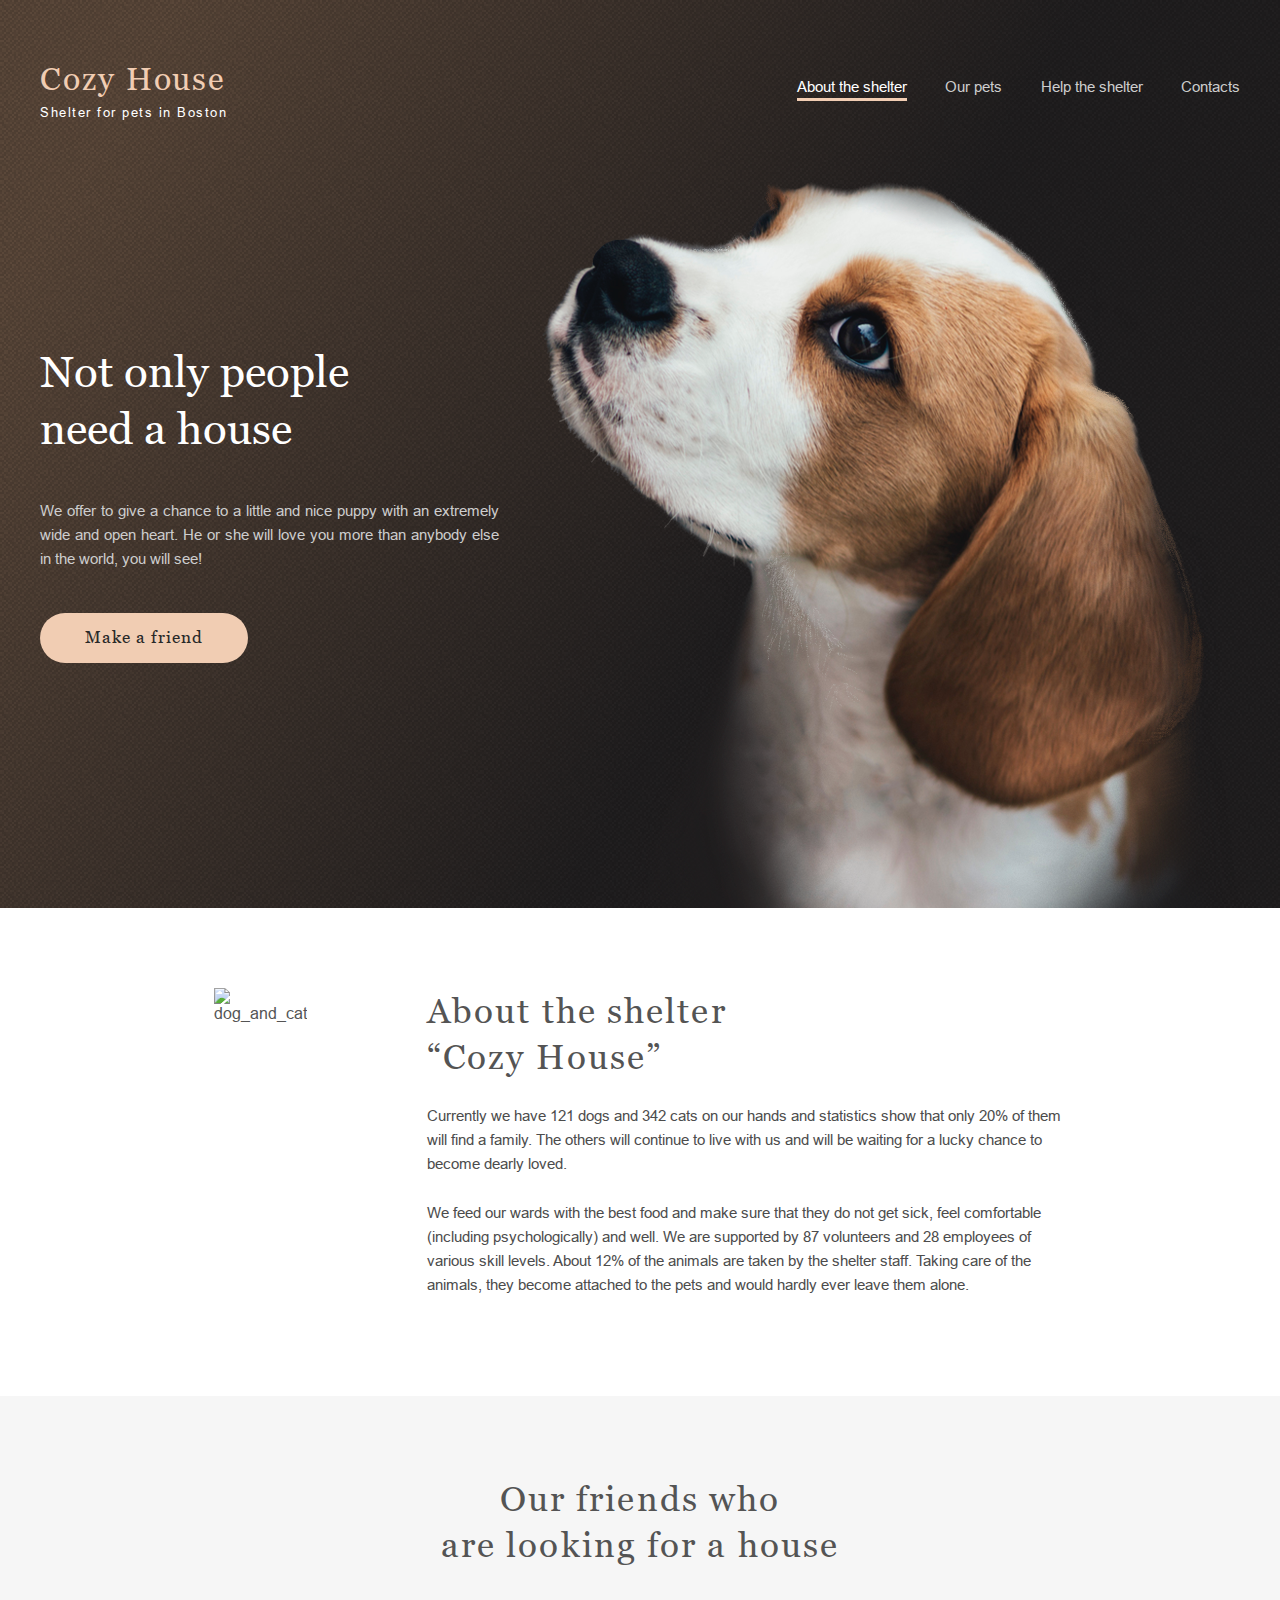
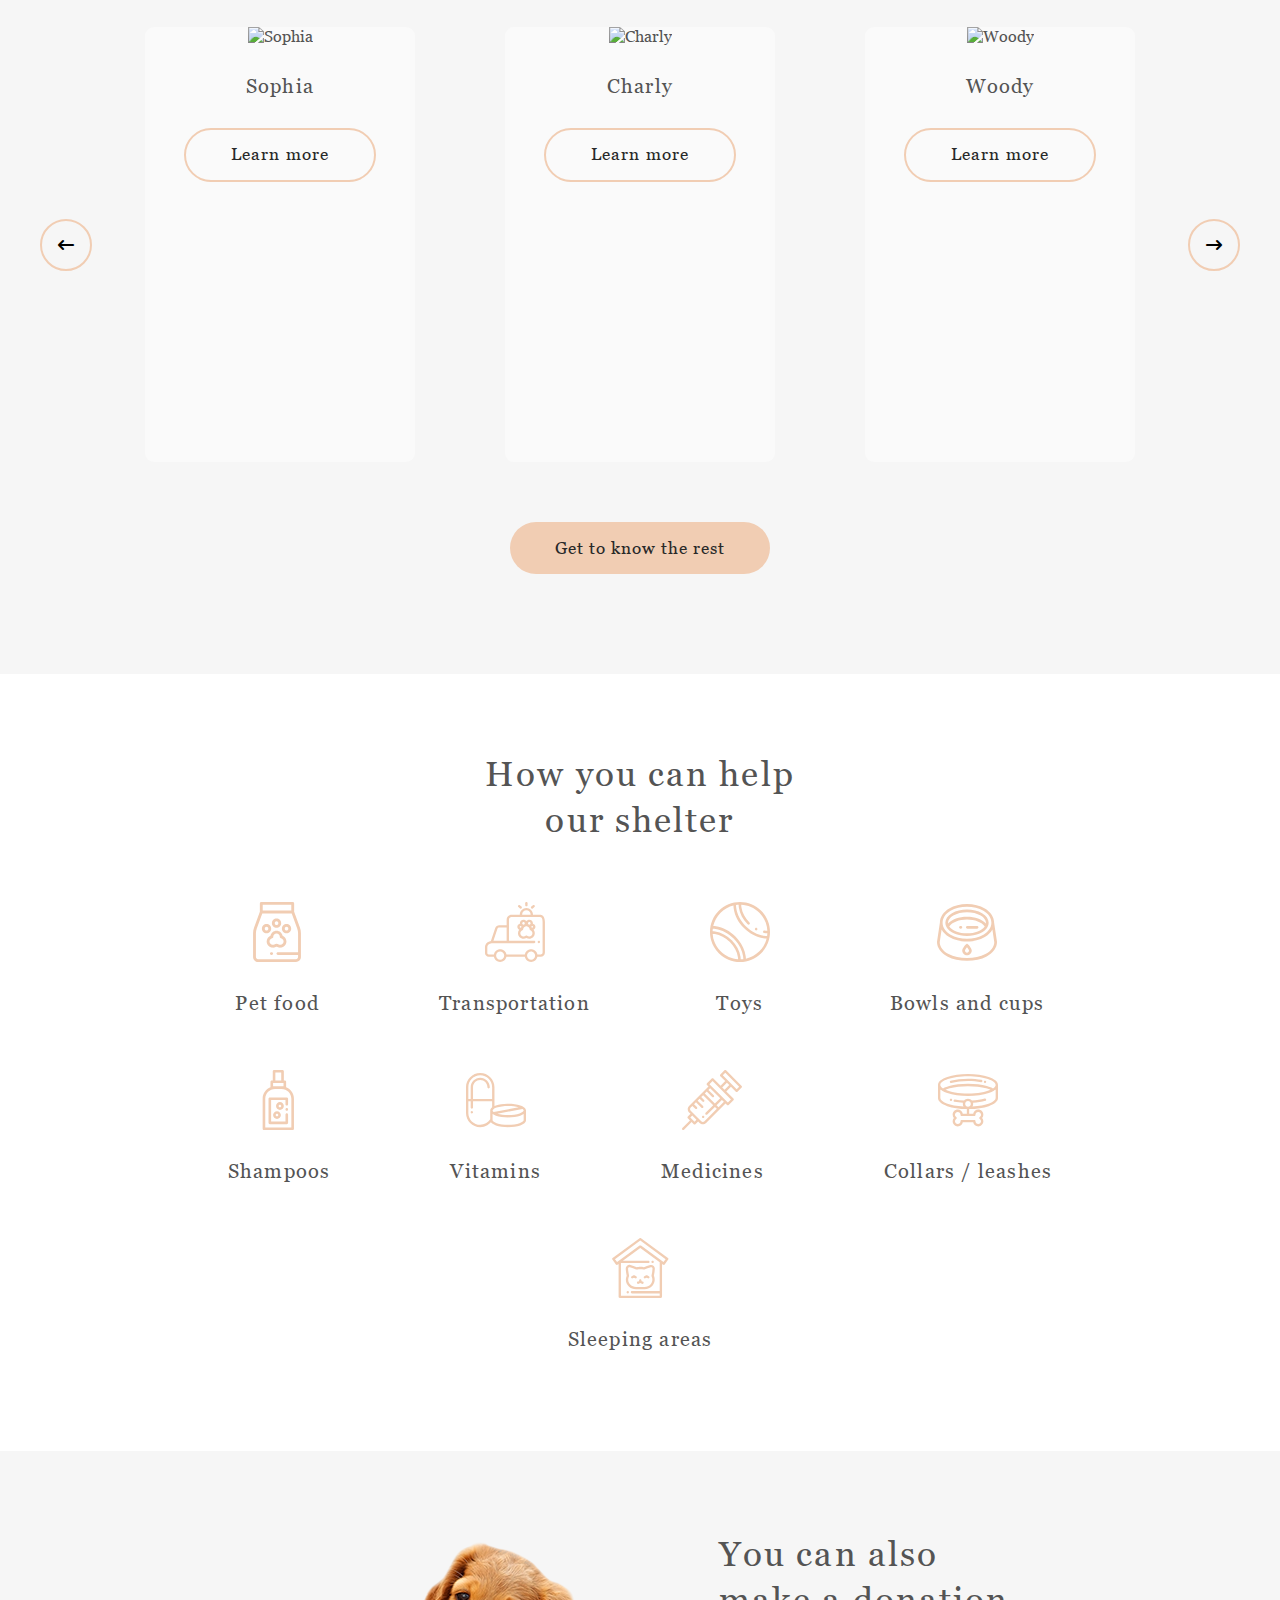
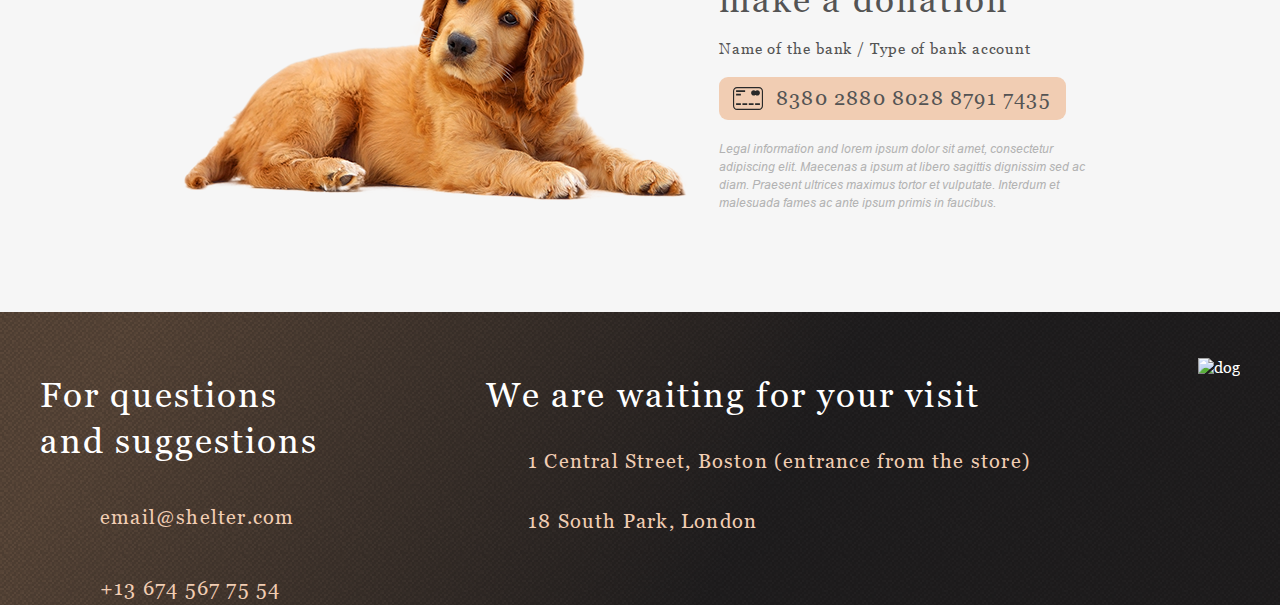
==== commit 061b1a4e: "fix: del start active popup" ====
--- a/shelter/pages/main/index.html
+++ b/shelter/pages/main/index.html
@@ -10,7 +10,7 @@
     <link rel='stylesheet' href="https://cdnjs.cloudflare.com/ajax/libs/font-awesome/6.1.1/css/all.min.css">
 </head>
 <body>
-    <div class="popup active">   
+    <div class="popup">   
         <button type="button" class="popup_close-btn"></button>     
         <div class="popup_img">
             <img src="../../assets/images/pets-timmy.png" alt="timmy">
@@ -30,7 +30,7 @@
             </ul>
         </div>
     </div>
-    <div class="overlay active"></div>
+    <div class="overlay"></div>
     <section id="start-screen" class="start-screen">
         <header class="wrapper header">
             <div class="logo">
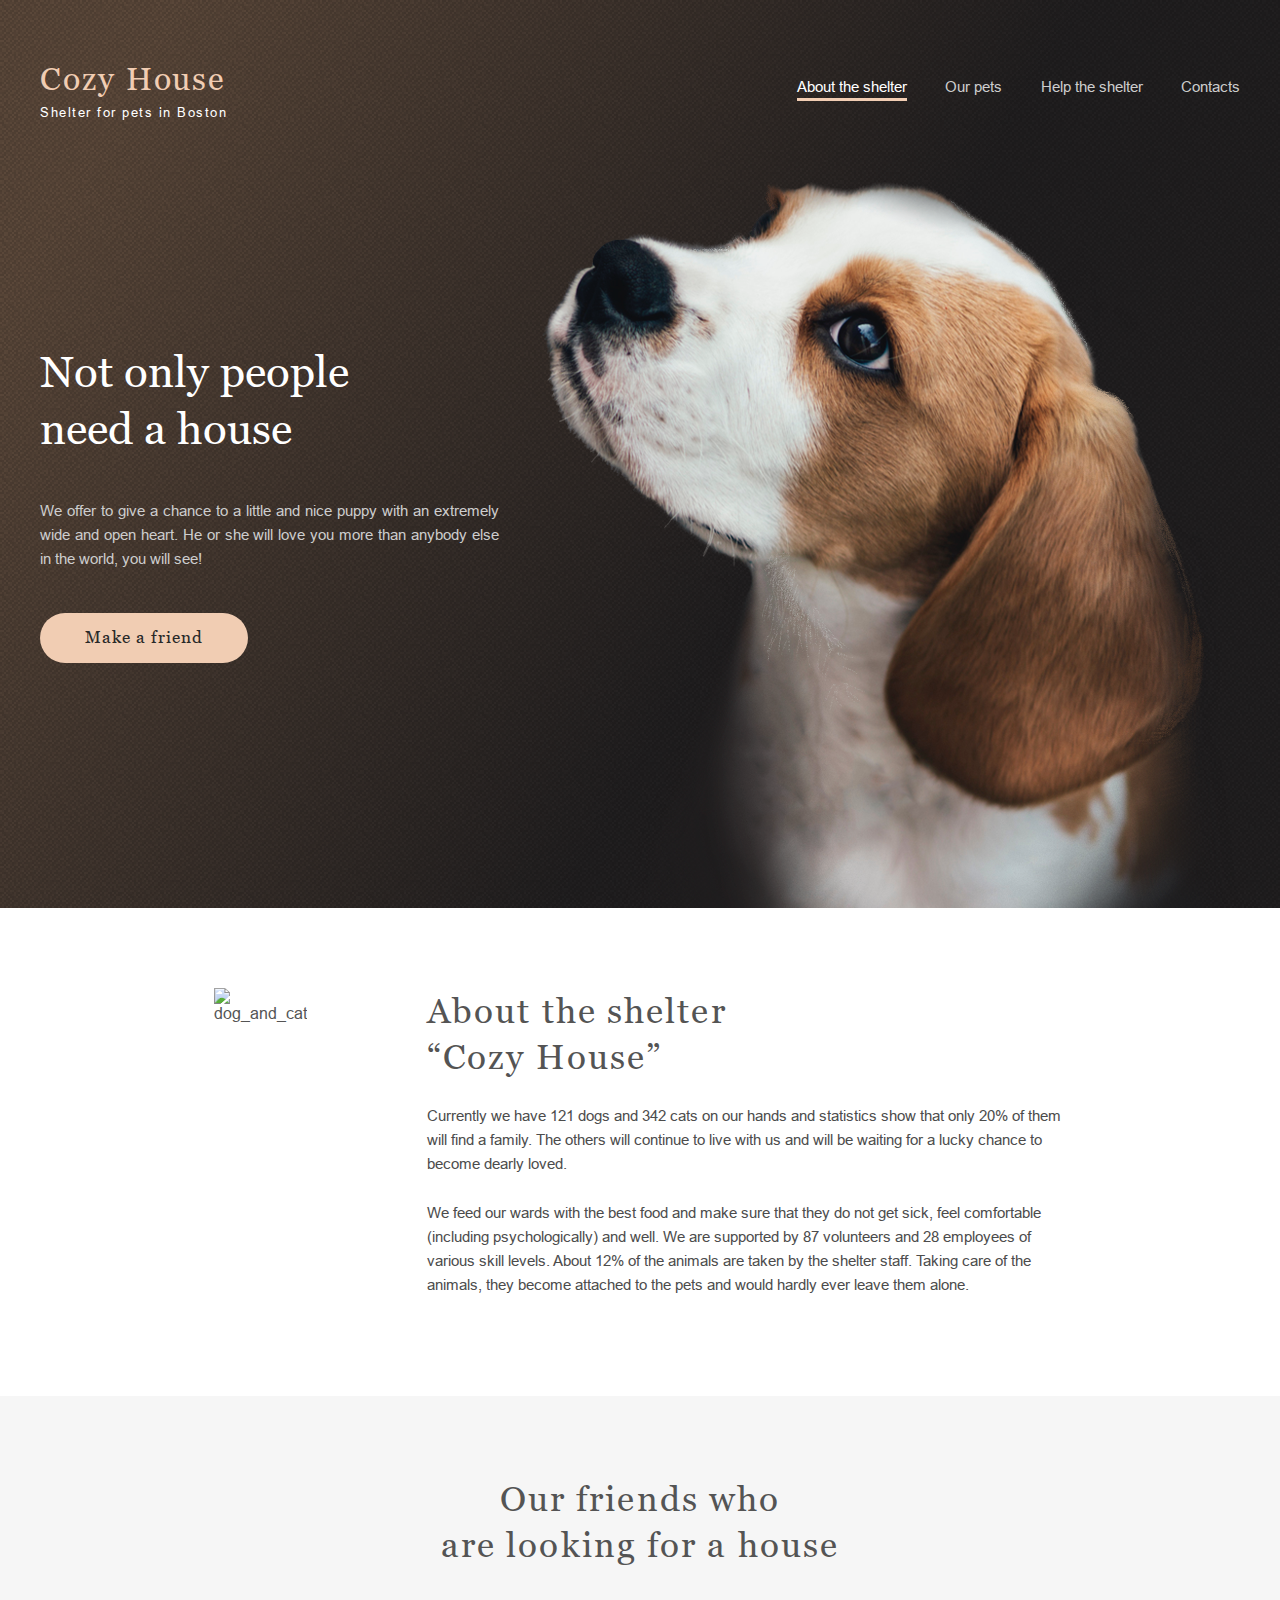
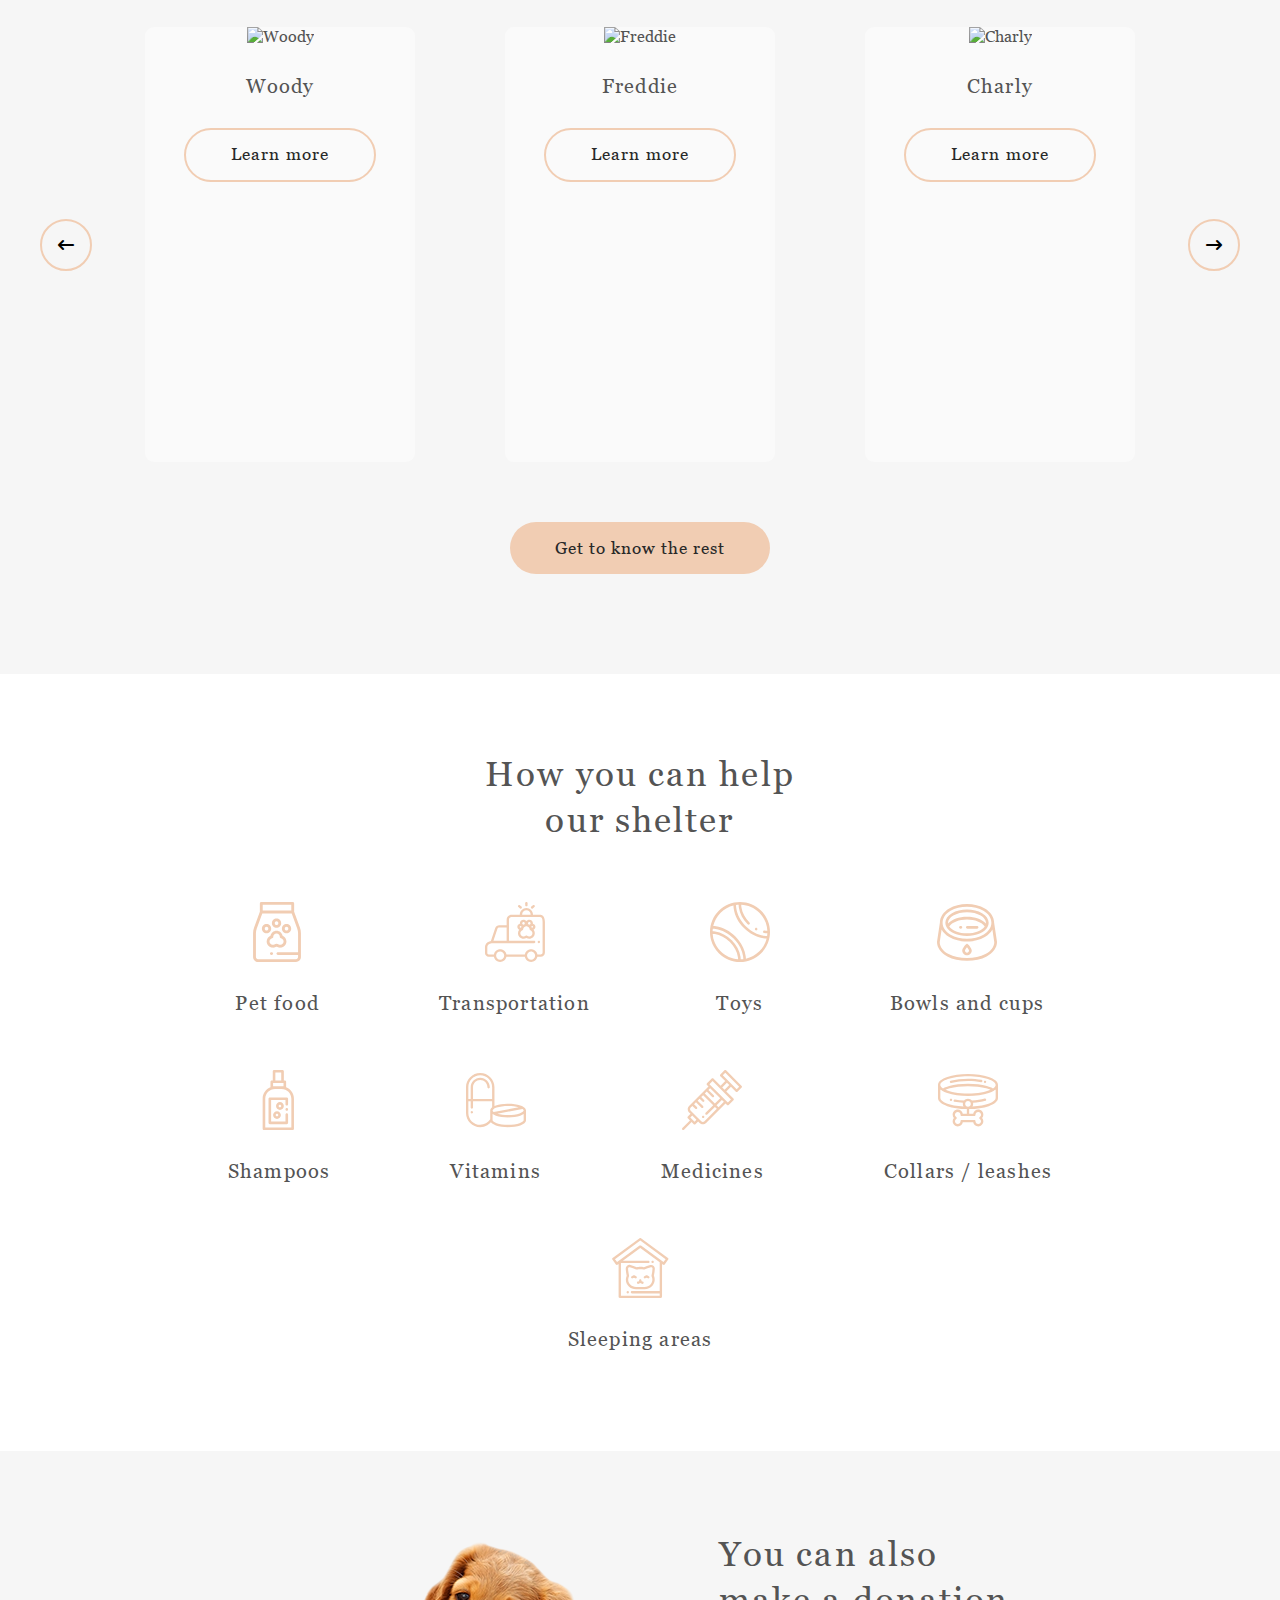
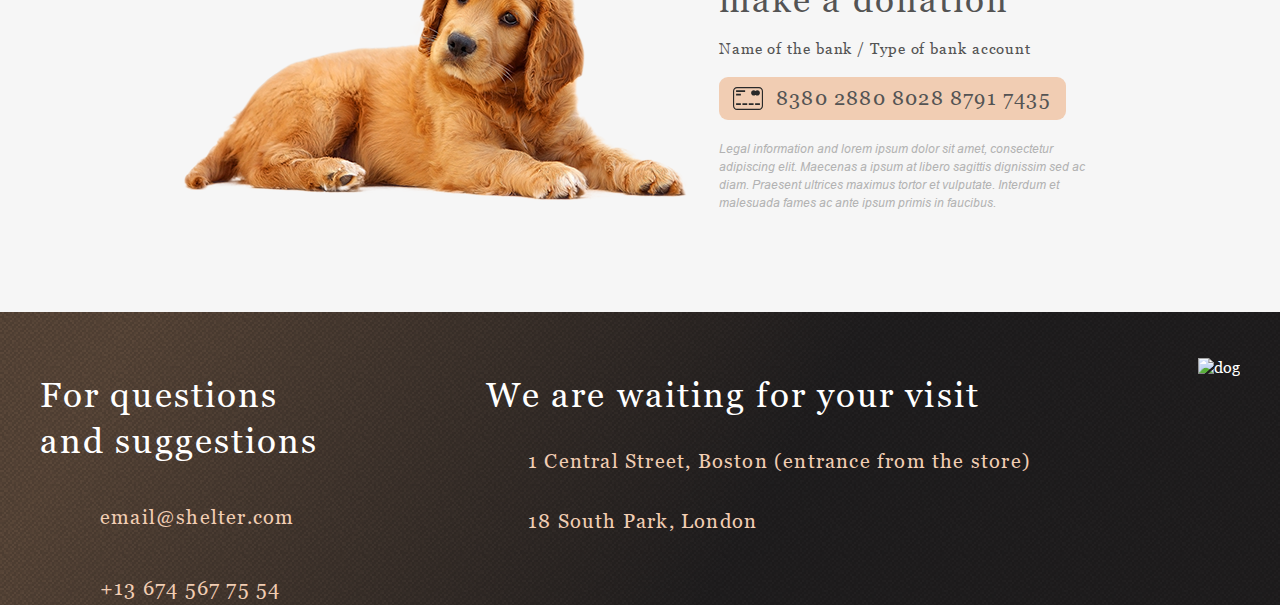
==== commit ac41c79e: "fix: add url and burger-active position absolute" ====
--- a/shelter/pages/main/index.html
+++ b/shelter/pages/main/index.html
@@ -9,27 +9,7 @@
     <link rel='stylesheet' href="style.css">
     <link rel='stylesheet' href="https://cdnjs.cloudflare.com/ajax/libs/font-awesome/6.1.1/css/all.min.css">
 </head>
-<body>
-    <div class="popup">   
-        <button type="button" class="popup_close-btn"></button>     
-        <div class="popup_img">
-            <img src="../../assets/images/pets-timmy.png" alt="timmy">
-        </div>
-        <div class="popup_description">            
-            <div class="popup_description_breed">
-                <h4 class="name-animal">Timmy</h4>
-                <p><span class="animal-type">Cat</span> - <span class="animal-breed">Siamskiy</span>
-                </p>
-            </div>
-            <p class="popup_description_text">Jennifer is a sweet 2 months old Labrador that is patiently waiting to find a new forever home. This girl really enjoys being able to go outside to run and play, but won't hesitate to play up a storm in the house if she has all of her favorite toys.</p>
-            <ul class="popup_description_list">
-                <li class="list-item">Age: <span class="dinamic age">2 months</span></li>
-                <li class="list-item">Inoculations: <span class="dinamic inoculations">none</span></li>
-                <li class="list-item">Diseases: <span class="diseases dinamic">none</span></li>
-                <li class="list-item">Parasites: <span class="dinamic parasites">none</span></li>
-            </ul>
-        </div>
-    </div>
+<body>   
     <div class="overlay"></div>
     <section id="start-screen" class="start-screen">
         <header class="wrapper header">
@@ -39,8 +19,13 @@
             </div>
             <div class="burger"></div>
             <nav class="navbar">
+                <div class="fake-logo">
+                    <span class="cozy"><a href='https://rolling-scopes-school.github.io/whityha-JSFE2022Q1/shelter/pages/main'>Cozy House</a></span>
+                    <span class="small-text">Shelter for pets in Boston</span>
+                </div>
+                
                 <ul class="navbar-list">
-                    <li><a class="active" href="">About the shelter</a></li>
+                    <li><a class="active" href="#">About the shelter</a></li>
                     <li><a href="https://rolling-scopes-school.github.io/whityha-JSFE2022Q1/shelter/pages/pets/">Our pets</a></li>
                     <li><a href="#help">Help the shelter</a></li>
                     <li><a href="#footer">Contacts</a></li>
--- a/shelter/pages/main/style.css
+++ b/shelter/pages/main/style.css
@@ -1,2 +1,2 @@
-html{scroll-behavior:smooth}ul,ol{list-style:none;padding:0}a{text-decoration:none}html{scroll-behavior:smooth}@media (max-width: 767px){html{max-width:100vw;overflow-x:hidden}}*{-webkit-box-sizing:border-box;box-sizing:border-box}h1,h2,h3,h4,h5,h6,p{padding:0;margin:0}@font-face{font-family:'Arial';src:url("../../assets/fonts/arial/arial-regular.ttf") format("truetype");font-weight:400;font-style:normal}@font-face{font-family:'Arial';src:url("../../assets/fonts/arial/arial-italic.ttf") format("truetype");font-weight:400;font-style:italic}@font-face{font-family:'Georgia';src:url("../../assets/fonts/georgia/georgia-regular.ttf") format("truetype");font-weight:400;font-style:normal}.wrapper{color:white;font-family:Arial,sans-serif;width:1200px;margin:0 auto}@media (max-width: 1279px){.wrapper{width:100%}}.overlay{-webkit-transition:.2s;transition:.2s}.overlay.active{position:fixed;z-index:4;width:100vw;height:100vh;background-color:rgba(41,41,41,0.6)}.popup.active{display:-webkit-box;display:-ms-flexbox;display:flex}.popup{display:none;width:900px;height:500px;background-color:#FAFAFA;border-radius:9px;position:fixed;top:50%;left:50%;z-index:10;-webkit-transform:translateX(-50%) translateY(-50%);transform:translateX(-50%) translateY(-50%)}.popup_close-btn{position:absolute;right:-40px;top:-50px;width:50px;height:50px;border:2px solid #F1CDB3;border-radius:100px;background-color:transparent;-webkit-transform:rotate(45deg);transform:rotate(45deg);cursor:pointer;-webkit-transition:.2s;transition:.2s}.popup_close-btn:hover{background-color:#FDDCC4}.popup_close-btn::after{content:'';background-color:black;position:absolute;top:50%;left:50%;width:17px;height:2px;-webkit-transform:rotate(0deg) translateX(-50%) translateY(-50%);transform:rotate(0deg) translateX(-50%) translateY(-50%)}.popup_close-btn::before{content:'';background-color:black;position:absolute;top:50%;left:50%;width:2px;height:17px;-webkit-transform:rotate(0deg) translateX(-50%) translateY(-50%);transform:rotate(0deg) translateX(-50%) translateY(-50%)}.popup_img{width:500px}.popup_img img{width:500px;border-radius:9px}.popup_description{margin-left:29px;margin-top:50px;margin-right:20px;display:-webkit-box;display:-ms-flexbox;display:flex;-webkit-box-orient:vertical;-webkit-box-direction:normal;-ms-flex-direction:column;flex-direction:column;row-gap:40px;font-family:Georgia,serif}.popup_description_breed .name-animal{font-size:35px;line-height:1.3;font-family:Georgia,serif;font-weight:400;letter-spacing:.06em;color:#545454;color:black;margin-bottom:10px}.popup_description_breed p{font-size:20px;line-height:23px}.popup_description_list{display:-webkit-box;display:-ms-flexbox;display:flex;-webkit-box-orient:vertical;-webkit-box-direction:normal;-ms-flex-direction:column;flex-direction:column;row-gap:10px}.popup_description_list .list-item{font-weight:bold}.popup_description_list .list-item .dinamic{font-weight:normal}.popup_description_list .list-item::before{color:#F1CDB3;content:'●';padding-right:10px}.start-screen{background:url("../../assets/images/noise_transparent@2x.png"),linear-gradient(120deg, #5B483A 10%, #211F20 60%);padding-top:60px}@media (max-width: 1279px){.start-screen{padding-top:0px}}.start-screen .header{display:-webkit-box;display:-ms-flexbox;display:flex;height:60px;-webkit-box-pack:justify;-ms-flex-pack:justify;justify-content:space-between}@media (max-width: 1279px){.start-screen .header{padding:30px 30px 60px 30px}}@media (max-width: 1279px) and (max-width: 767px){.start-screen .header{padding:30px 0 60px 10px;height:auto;-webkit-box-align:center;-ms-flex-align:center;align-items:center}}.start-screen .header .burger{display:none}@media (max-width: 767px){.start-screen .header .burger{display:block;width:30px;height:22px;background:url("../../assets/images/Burger.svg") no-repeat center center;margin-right:53px;position:relative;z-index:3;-webkit-transition:.5s;transition:.5s;cursor:pointer}}.start-screen .header .logo{display:-webkit-box;display:-ms-flexbox;display:flex;-webkit-box-orient:vertical;-webkit-box-direction:normal;-ms-flex-direction:column;flex-direction:column;-webkit-box-pack:justify;-ms-flex-pack:justify;justify-content:space-between}.start-screen .header .logo h1 a{font-family:Georgia,serif;color:#F1CDB3;font-size:32px;letter-spacing:0.06em;font-weight:400}@media (max-width: 767px){.start-screen .header .logo h1 a{position:relative;z-index:3}}.start-screen .header .logo span{font-family:Arial,sans-serif;font-size:13px;letter-spacing:0.116em;font-weight:400}@media (max-width: 1279px){.start-screen .header .logo span{display:inline-block;padding-left:4px;padding-top:9px;letter-spacing:.1em}}@media (max-width: 1279px) and (max-width: 767px){.start-screen .header .logo span{position:relative;z-index:3}}.start-screen .header .navbar{width:36.9%}@media (max-width: 1279px){.start-screen .header .navbar{width:62.7%}}.start-screen .header .navbar-list{display:-webkit-box;display:-ms-flexbox;display:flex;font-size:15px;line-height:24px;row-gap:35px;-webkit-box-pack:justify;-ms-flex-pack:justify;justify-content:space-between;width:100%}@media (max-width: 767px){.start-screen .header .navbar-list{-webkit-box-orient:vertical;-webkit-box-direction:normal;-ms-flex-direction:column;flex-direction:column;-webkit-box-align:center;-ms-flex-align:center;align-items:center;row-gap:43px}}@media (max-width: 767px){.start-screen .header .navbar-list li{margin:0}}.start-screen .header .navbar-list li a{color:#CDCDCD}@media (max-width: 767px){.start-screen .header .navbar-list li a{font-size:32px}}.start-screen .header .navbar-list li a:hover{cursor:pointer;color:#fff}.start-screen .header .navbar-list li .active{position:relative;color:#fff;padding-bottom:6px}.start-screen .header .navbar-list li .active::after{content:'';position:absolute;width:100%;bottom:0;left:0;height:3px;background-color:#F1CDB3}@media (max-width: 767px){.start-screen .header .navbar{position:fixed;top:0;right:-110%;width:320px;height:100vh;background-color:#292929;display:-webkit-box;display:-ms-flexbox;display:flex;-webkit-box-pack:center;-ms-flex-pack:center;justify-content:center;-webkit-box-align:center;-ms-flex-align:center;align-items:center;-webkit-transition:.5s;transition:.5s;z-index:6}}@media (max-width: 767px){.start-screen .header .navbar-active{right:0}}@media (max-width: 767px){.start-screen .header .burger-active{position:fixed;right:0px;-webkit-transform:rotate(90deg);transform:rotate(90deg)}}.start-screen_content{display:-webkit-box;display:-ms-flexbox;display:flex;-webkit-box-pack:justify;-ms-flex-pack:justify;justify-content:space-between;margin-top:60px;-webkit-user-select:none;-moz-user-select:none;-ms-user-select:none;user-select:none}@media (max-width: 1279px){.start-screen_content{-webkit-box-orient:vertical;-webkit-box-direction:normal;-ms-flex-direction:column;flex-direction:column;-webkit-box-pack:start;-ms-flex-pack:start;justify-content:start;margin-top:60px}.start-screen_content img{margin-right:calc((10/320)*100%);margin-left:calc((72/320)*100%)}}@media (max-width: 1279px) and (max-width: 767px){.start-screen_content{margin-top:0px}.start-screen_content img{width:calc((260/320)*100%);margin-left:calc((50/320)*100%)}}@media (max-width: 767px){.start-screen_content{-webkit-box-orient:vertical;-webkit-box-direction:normal;-ms-flex-direction:column;flex-direction:column;-webkit-box-align:center;-ms-flex-align:center;align-items:center}}.start-screen_content_text{max-width:38.25%;margin-top:163px}@media (max-width: 1279px){.start-screen_content_text{display:-webkit-box;display:-ms-flexbox;display:flex;-webkit-box-orient:vertical;-webkit-box-direction:normal;-ms-flex-direction:column;flex-direction:column;margin-top:0px;margin-bottom:100px;max-width:100%}.start-screen_content_text .text-only{width:59.8%;margin:0 auto}}@media (max-width: 1279px) and (max-width: 767px){.start-screen_content_text{margin-bottom:105px}.start-screen_content_text .text-only{width:100%;padding:0 10px}}.start-screen_content_text h2{font-family:Georgia,serif;font-weight:400;font-size:44px;line-height:1.3;max-width:80%}@media (max-width: 1279px){.start-screen_content_text h2{max-width:350px}}@media (max-width: 1279px) and (max-width: 767px){.start-screen_content_text h2{font-size:25px;line-height:32.5px;text-align:center;max-width:200px;margin:0 auto;letter-spacing:.06em}}.start-screen_content_text p{text-align:justify;margin:42px 0px;color:#CDCDCD;font-size:15px;line-height:24px}@media (max-width: 1279px){.start-screen_content_text p{margin:42px auto}}@media (max-width: 1279px) and (max-width: 767px){.start-screen_content_text p{width:100%;text-align:center;letter-spacing:normal}}.start-screen_content_text a{display:inline-block;border-radius:100px;padding:15px 45px;font-size:17px;font-family:Georgia,serif;color:#292929;background-color:#F1CDB3;-webkit-transition:.2s;transition:.2s;letter-spacing:.06em}.start-screen_content_text a:hover{cursor:pointer;background-color:#FDDCC4}@media (max-width: 1279px){.start-screen_content_text a{margin:0 auto}}.about_content{margin-top:80px;display:-webkit-box;display:-ms-flexbox;display:flex;width:71%;margin:80px auto 100px auto;-webkit-column-gap:120px;column-gap:120px;-webkit-box-pack:center;-ms-flex-pack:center;justify-content:center;color:#545454}@media (max-width: 1279px){.about_content{-webkit-box-orient:vertical;-webkit-box-direction:normal;-ms-flex-direction:column;flex-direction:column;width:56.1%}.about_content img{width:300px;margin:80px auto 0 auto}}@media (max-width: 1279px) and (max-width: 767px){.about_content{width:94%;margin:0px auto 42.4px auto}.about_content img{width:100%;margin-top:0;max-width:259px}}.about_content_text{-ms-flex-item-align:center;align-self:center;font-family:Arial,sans-serif;display:-webkit-box;display:-ms-flexbox;display:flex;row-gap:25px;-webkit-box-orient:vertical;-webkit-box-direction:normal;-ms-flex-direction:column;flex-direction:column;-webkit-box-pack:justify;-ms-flex-pack:justify;justify-content:space-between;font-size:15px;line-height:1.6;color:#4C4C4C;text-align:left}@media (max-width: 1279px){.about_content_text{-webkit-box-ordinal-group:0;-ms-flex-order:-1;order:-1}.about_content_text p{margin-top:25px}}@media (max-width: 1279px) and (max-width: 767px){.about_content_text{text-align:justify;padding:0 15px;margin:42px 0px}}.about_content_text h3{font-size:35px;line-height:1.3;font-family:Georgia,serif;font-weight:400;letter-spacing:.06em;color:#545454}@media (max-width: 767px){.about_content_text h3{font-size:25px;line-height:32.5px;text-align:center}}.about_content_text p{margin:0}.our-friends{background-color:#F6F6F6;margin-top:-1px}.our-friends .wrapper{color:#545454;display:-webkit-box;display:-ms-flexbox;display:flex;-webkit-box-orient:vertical;-webkit-box-direction:normal;-ms-flex-direction:column;flex-direction:column;-webkit-box-align:center;-ms-flex-align:center;align-items:center}@media (max-width: 1279px){.our-friends .wrapper{padding:0px 30px}}@media (max-width: 1279px) and (max-width: 767px){.our-friends .wrapper{padding:42px 10px}}.our-friends .wrapper h3{width:50%;text-align:center;margin:0 auto;padding-top:80px;padding-bottom:60px;font-size:35px;line-height:1.3;font-family:Georgia,serif;font-weight:400;letter-spacing:.06em;color:#545454}@media (max-width: 1279px){.our-friends .wrapper h3{width:70%}}@media (max-width: 1279px) and (max-width: 767px){.our-friends .wrapper h3{padding:0 0 42px 0;font-size:25px;line-height:32.5px;width:100%}}.our-friends .wrapper .our-friends_slider{width:100%;display:-webkit-box;display:-ms-flexbox;display:flex;-webkit-box-pack:justify;-ms-flex-pack:justify;justify-content:space-between;-webkit-box-align:center;-ms-flex-align:center;align-items:center}@media (max-width: 1279px){.our-friends .wrapper .our-friends_slider{-webkit-column-gap:13px;column-gap:13px;-webkit-box-pack:center;-ms-flex-pack:center;justify-content:center}}@media (max-width: 1279px) and (max-width: 767px){.our-friends .wrapper .our-friends_slider{-webkit-box-orient:horizontal;-webkit-box-direction:normal;-ms-flex-direction:row;flex-direction:row;-ms-flex-wrap:wrap;flex-wrap:wrap;-webkit-column-gap:80px;column-gap:80px;row-gap:20px;-webkit-box-pack:center;-ms-flex-pack:center;justify-content:center}.our-friends .wrapper .our-friends_slider .btn-left{-webkit-box-ordinal-group:2;-ms-flex-order:1;order:1;margin-left:20px}.our-friends .wrapper .our-friends_slider .btn-right{margin-right:20px;-webkit-box-ordinal-group:3;-ms-flex-order:2;order:2}}.our-friends .wrapper .our-friends_slider_wrapper{display:-webkit-box;display:-ms-flexbox;display:flex;width:82.5%;-webkit-box-pack:justify;-ms-flex-pack:justify;justify-content:space-between;-webkit-box-align:center;-ms-flex-align:center;align-items:center;position:relative;overflow:hidden;height:435px}@media (max-width: 1279px){.our-friends .wrapper .our-friends_slider_wrapper{-webkit-box-pack:center;-ms-flex-pack:center;justify-content:center;width:82.5%}}@media (max-width: 1279px) and (max-width: 767px){.our-friends .wrapper .our-friends_slider_wrapper{width:80%}}.our-friends .wrapper .our-friends_slider_cards{display:-webkit-box;display:-ms-flexbox;display:flex;width:100%;-webkit-box-pack:center;-ms-flex-pack:center;justify-content:center;-webkit-column-gap:90px;column-gap:90px;position:absolute;top:0;left:0;-webkit-transition:.3s;transition:.3s}.our-friends .wrapper .our-friends_slider_cards:nth-child(1){left:-200%}.our-friends .wrapper .our-friends_slider_cards:nth-child(2){left:-110%}.our-friends .wrapper .our-friends_slider_cards:nth-child(4){left:110%}.our-friends .wrapper .our-friends_slider_cards:nth-child(5){left:200%}@media (max-width: 1279px){.our-friends .wrapper .our-friends_slider_cards{width:100%;-webkit-box-flex:1;-ms-flex-positive:1;flex-grow:1;-webkit-column-gap:40px;column-gap:40px;-ms-flex-pack:distribute;justify-content:space-around}}@media (max-width: 1279px) and (max-width: 767px){.our-friends .wrapper .our-friends_slider_cards{-webkit-box-flex:0;-ms-flex-positive:0;flex-grow:0;width:100%;-webkit-column-gap:normal;column-gap:normal;-ms-flex-pack:distribute;justify-content:space-around}}.our-friends .wrapper .our-friends_slider_cards_card{width:270px;border-radius:9px;height:435px;background-color:#FAFAFA;font-family:Georgia,serif;display:-webkit-box;display:-ms-flexbox;display:flex;-webkit-box-orient:vertical;-webkit-box-direction:normal;-ms-flex-direction:column;flex-direction:column;-webkit-box-align:center;-ms-flex-align:center;align-items:center;-webkit-transition:.2s;transition:.2s}@media (max-width: 1279px){.our-friends .wrapper .our-friends_slider_cards_card:last-child{display:none}}@media (max-width: 1279px) and (max-width: 767px){.our-friends .wrapper .our-friends_slider_cards_card{display:none}.our-friends .wrapper .our-friends_slider_cards_card:first-child{display:-webkit-box;display:-ms-flexbox;display:flex}}.our-friends .wrapper .our-friends_slider_cards_card:hover{background-color:#fff}.our-friends .wrapper .our-friends_slider_cards_card:hover button{border-color:#F1CDB3;background-color:#F1CDB3}.our-friends .wrapper .our-friends_slider_cards_card img{margin-bottom:30px}.our-friends .wrapper .our-friends_slider_cards_card .animal-name{margin-bottom:30px;font-size:20px;letter-spacing:.06em;line-height:1.13}.our-friends .wrapper .our-friends_slider_cards_card button{color:#292929;padding:15px 45px;border-radius:100px;border:2px solid #F1CDB3;background-color:transparent;-webkit-transition:.2s;transition:.2s;font-size:17px;font-weight:400;letter-spacing:.06em}@media (max-width: 1279px){.our-friends .wrapper .our-friends_slider_cards_card button{padding:14px 44px}}.our-friends .wrapper .our-friends_slider_cards_card button:hover{cursor:pointer;border-color:#FDDCC4;background-color:#FDDCC4}.our-friends .wrapper .our-friends_slider_btn{border:2px solid #F1CDB3;border-radius:50%;width:52px;height:52px;background-color:transparent;-webkit-transition:.1s;transition:.1s;display:-webkit-box;display:-ms-flexbox;display:flex;-webkit-box-pack:center;-ms-flex-pack:center;justify-content:center;-webkit-box-align:center;-ms-flex-align:center;align-items:center}.our-friends .wrapper .our-friends_slider_btn:hover{cursor:pointer;background-color:#FDDCC4;border-color:transparent}.our-friends .wrapper .our-friends_get{margin:60px 0 100px 0;padding:15px 45px;border:none;border-radius:100px;background-color:#F1CDB3;font-size:17px;font-family:Georgia,serif;line-height:1.3;letter-spacing:.06em;color:#292929;-webkit-transition:.2s;transition:.2s}.our-friends .wrapper .our-friends_get:hover{cursor:pointer;background-color:#FDDCC4}.our-friends .wrapper .our-friends_get a{color:inherit}@media (max-width: 767px){.our-friends .wrapper .our-friends_get{margin:42px 0 0 0}}.help{margin-top:-3px;background-color:#fff;padding-bottom:100px}@media (max-width: 767px){.help{padding:42px 10px}}.help .wrapper{color:#545454}.help .wrapper h3{font-size:35px;line-height:1.3;font-family:Georgia,serif;font-weight:400;letter-spacing:.06em;color:#545454;width:30%;margin:80px auto 60px auto;text-align:center}@media (max-width: 1279px){.help .wrapper h3{width:46%}}@media (max-width: 1279px) and (max-width: 767px){.help .wrapper h3{width:80%;font-size:25px;line-height:32.5px;margin:0 auto}}.help .wrapper .help_blocks{width:100%}.help .wrapper .help_blocks_list{margin:0 auto;width:85.8%;display:-webkit-box;display:-ms-flexbox;display:flex;-webkit-column-gap:120px;column-gap:120px;-webkit-box-pack:center;-ms-flex-pack:center;justify-content:center;-ms-flex-wrap:wrap;flex-wrap:wrap;row-gap:55px}@media (max-width: 1279px){.help .wrapper .help_blocks_list{-webkit-box-pack:justify;-ms-flex-pack:justify;justify-content:space-between;-webkit-column-gap:normal;column-gap:normal;row-gap:55px}}@media (max-width: 1279px) and (max-width: 767px){.help .wrapper .help_blocks_list{row-gap:29px;width:100%;padding-top:42px;-webkit-box-pack:justify;-ms-flex-pack:justify;justify-content:space-between}}.help .wrapper .help_blocks_block{height:113px;display:-webkit-box;display:-ms-flexbox;display:flex;-webkit-box-pack:center;-ms-flex-pack:center;justify-content:center;-webkit-box-align:end;-ms-flex-align:end;align-items:flex-end;font-size:20px;line-height:23px;letter-spacing:.06em;font-family:Georgia,serif;font-weight:400}@media (max-width: 1279px){.help .wrapper .help_blocks_block{width:30%}}@media (max-width: 1279px) and (max-width: 767px){.help .wrapper .help_blocks_block{height:88px;width:44%;margin:0 2%;font-size:15px;line-height:16.5px}}.help .wrapper .help_blocks .food{background:top center no-repeat url("../../assets/icons/icon-pet-food.svg")}@media (max-width: 767px){.help .wrapper .help_blocks .food{background-size:50px}}.help .wrapper .help_blocks .transport{background:url("../../assets/icons/icon-transportation.svg") no-repeat top center}@media (max-width: 767px){.help .wrapper .help_blocks .transport{background-size:50px}}.help .wrapper .help_blocks .toys{width:60px;background:url("../../assets/icons/icon-toys.svg") no-repeat top center}@media (max-width: 1279px){.help .wrapper .help_blocks .toys{width:30%}}@media (max-width: 1279px) and (max-width: 767px){.help .wrapper .help_blocks .toys{width:44%;background-size:50px}}.help .wrapper .help_blocks .cup{background:url("../../assets/icons/icon-bowls-and-cups.svg") no-repeat top center}@media (max-width: 767px){.help .wrapper .help_blocks .cup{background-size:50px}}.help .wrapper .help_blocks .shamp{background:url("../../assets/icons/icon-shampoos.svg") no-repeat top center}@media (max-width: 767px){.help .wrapper .help_blocks .shamp{background-size:50px}}.help .wrapper .help_blocks .vitamins{background:url("../../assets/icons/icon-vitamins.svg") no-repeat top center}@media (max-width: 767px){.help .wrapper .help_blocks .vitamins{background-size:50px}}.help .wrapper .help_blocks .medic{background:url("../../assets/icons/icon-medicines.svg") no-repeat top center}@media (max-width: 767px){.help .wrapper .help_blocks .medic{background-size:50px}}.help .wrapper .help_blocks .collar{background:url("../../assets/icons/icon-collars-leashes.svg") no-repeat top center}@media (max-width: 767px){.help .wrapper .help_blocks .collar{background-size:50px}}.help .wrapper .help_blocks .sleep{background:url("../../assets/icons/icon-sleeping-area.svg") no-repeat top center}@media (max-width: 767px){.help .wrapper .help_blocks .sleep{background-size:50px}}.donation{background-color:#F6F6F6}.donation .wrapper{display:-webkit-box;display:-ms-flexbox;display:flex;-webkit-box-pack:center;-ms-flex-pack:center;justify-content:center;-webkit-box-align:center;-ms-flex-align:center;align-items:center}.donation_content{width:76%;display:-webkit-box;display:-ms-flexbox;display:flex;padding-top:80px;padding-bottom:100px;-webkit-box-align:center;-ms-flex-align:center;align-items:center}@media (max-width: 1279px){.donation_content{-webkit-box-orient:vertical;-webkit-box-direction:normal;-ms-flex-direction:column;flex-direction:column;padding-bottom:97px}}@media (max-width: 1279px) and (max-width: 767px){.donation_content{width:100%;padding:42px 10px;padding-bottom:35px}}.donation_content_image{-ms-flex-item-align:start;align-self:flex-start;padding-top:10px}@media (max-width: 1279px){.donation_content_image{-ms-flex-item-align:center;-ms-grid-row-align:center;align-self:center;padding-top:0px}}@media (max-width: 1279px) and (max-width: 767px){.donation_content_image{width:90%;margin:0 auto}.donation_content_image img{width:100%}}.donation_content_text{margin:0 30px 0 30px;width:40%}@media (max-width: 1279px){.donation_content_text{-webkit-box-ordinal-group:0;-ms-flex-order:-1;order:-1;width:auto}}@media (max-width: 1279px) and (max-width: 767px){.donation_content_text{display:-webkit-box;display:-ms-flexbox;display:flex;-webkit-box-orient:vertical;-webkit-box-direction:normal;-ms-flex-direction:column;flex-direction:column;-webkit-box-align:center;-ms-flex-align:center;align-items:center;width:100%}}.donation_content_text h3{font-size:35px;line-height:1.3;font-family:Georgia,serif;font-weight:400;letter-spacing:.06em;color:#545454;margin-bottom:18px}@media (max-width: 767px){.donation_content_text h3{font-size:25px;line-height:32.5px;text-align:center}}.donation_content_text .bank-name{font-size:15px;letter-spacing:.06em;font-family:Georgia,serif;font-weight:400;color:#545454;margin-bottom:20px}@media (max-width: 767px){.donation_content_text .bank-name{font-size:15px;line-height:24px;text-align:center;letter-spacing:normal}}.donation_content_text .card-number{margin-bottom:20px}@media (max-width: 767px){.donation_content_text .card-number{padding-left:0px}}.donation_content_text .card-number a{display:inline-block;font-family:Georgia,serif;font-weight:400;font-size:20px;line-height:23px;letter-spacing:.06em;color:#545454;text-decoration:none;padding:10px 15px 10px 57px;border-radius:9px;background:url("../../assets/icons/credit-card.svg") no-repeat left 14px center,#F1CDB3}@media (max-width: 767px){.donation_content_text .card-number a{font-size:15px}}.donation_content_text p{font-size:12px;color:#b2b2b2;font-style:italic;line-height:18px;width:380px}@media (max-width: 1279px){.donation_content_text p{margin:0 0 60px 0}}@media (max-width: 1279px) and (max-width: 767px){.donation_content_text p{margin-bottom:40px;text-align:justify;width:93%}}.footer{background:url("../../assets/images/noise_transparent@2x.png"),linear-gradient(120deg, #5B483A 10%, #211F20 60%);padding-top:50px}@media (max-width: 1279px){.footer{padding-top:20px}}@media (max-width: 1279px) and (max-width: 767px){.footer{padding-top:0}}.footer_content{display:-webkit-box;display:-ms-flexbox;display:flex;-webkit-box-pack:justify;-ms-flex-pack:justify;justify-content:space-between;font-family:Georgia,serif}@media (max-width: 1279px){.footer_content{-webkit-box-align:center;-ms-flex-align:center;align-items:center;-ms-flex-wrap:wrap;flex-wrap:wrap;-webkit-box-pack:center;-ms-flex-pack:center;justify-content:center;-webkit-column-gap:28px;column-gap:28px;row-gap:65px}}@media (max-width: 1279px) and (max-width: 767px){.footer_content{padding:30px 10px 0 10px;row-gap:0;-ms-flex-wrap:nowrap;flex-wrap:nowrap;-webkit-box-orient:vertical;-webkit-box-direction:normal;-ms-flex-direction:column;flex-direction:column;-webkit-box-align:center;-ms-flex-align:center;align-items:center}}.footer_content_contacts{display:-webkit-box;display:-ms-flexbox;display:flex;-webkit-box-orient:vertical;-webkit-box-direction:normal;-ms-flex-direction:column;flex-direction:column;max-width:23.5%;padding-top:10px}@media (max-width: 1279px){.footer_content_contacts{max-width:40%}}@media (max-width: 1279px) and (max-width: 767px){.footer_content_contacts{padding-top:2px;max-width:100%;margin:0;-webkit-box-align:center;-ms-flex-align:center;align-items:center}}.footer_content_contacts h3{font-size:35px;line-height:1.3;font-family:Georgia,serif;font-weight:400;letter-spacing:.06em;color:#545454;color:#fff;margin-bottom:40px}@media (max-width: 767px){.footer_content_contacts h3{margin-bottom:43px;text-align:center;font-size:25px;line-height:1.2}}.footer_content_contacts .email{padding-left:60px;padding-top:3px;padding-bottom:3px;font-family:Georgia,serif;font-size:20px;line-height:23px;letter-spacing:.06em;color:#F1CDB3;text-decoration:none;font-weight:400;margin-bottom:40px;background:url("../../assets/icons/mail.svg") no-repeat left center}.footer_content_contacts .phone{padding:5px 0px 5px 60px;font-family:Georgia,serif;font-size:20px;line-height:23px;letter-spacing:.06em;color:#F1CDB3;text-decoration:none;font-weight:400;background:url("../../assets/icons/icon-phone.svg") no-repeat left center}.footer_content_contacts .email:hover,.footer_content_contacts .phone:hover{text-decoration:underline}.footer_content_address{display:-webkit-box;display:-ms-flexbox;display:flex;padding-top:10px;-webkit-box-orient:vertical;-webkit-box-direction:normal;-ms-flex-direction:column;flex-direction:column;margin-left:157px;font-family:Georgia,serif;font-size:20px;line-height:23px;letter-spacing:.06em;color:#F1CDB3}@media (max-width: 1279px){.footer_content_address{margin-left:0;padding-left:5px;max-width:40%}}@media (max-width: 1279px) and (max-width: 767px){.footer_content_address{padding-left:0;margin-left:0;max-width:100%;padding-top:43px;-webkit-box-align:center;-ms-flex-align:center;align-items:center}}.footer_content_address h3{font-size:35px;line-height:1.3;font-family:Georgia,serif;font-weight:400;letter-spacing:.06em;color:#545454;color:#fff}@media (max-width: 767px){.footer_content_address h3{text-align:center;font-size:25px;line-height:1.2;margin:0px 15px}}.footer_content_address .address_boston,.footer_content_address .address_london{font-style:normal;margin-top:32px}@media (max-width: 767px){.footer_content_address .address_boston,.footer_content_address .address_london{margin-top:35px}}.footer_content_address .address_boston a,.footer_content_address .address_london a{display:inline-block;color:inherit;text-decoration:none;background:url("../../assets/icons/icon-marker.svg") no-repeat left center;padding-left:42px;text-align:left}.footer_content_address .address_boston a:hover,.footer_content_address .address_london a:hover{text-decoration:underline}.footer_content_address .address_london a{padding-top:5px;padding-bottom:5px}@media (max-width: 767px){.footer_content_address .address_london{-ms-flex-item-align:start;align-self:flex-start}.footer_content_address .address_boston a{padding-top:5px;padding-bottom:5px}}.footer_content_image{margin-left:160px;max-height:310px;margin-top:-4px}@media (max-width: 1279px){.footer_content_image{margin:0}}@media (max-width: 1279px) and (max-width: 767px){.footer_content_image{margin:40px auto 0 auto;width:86%}.footer_content_image img{display:block;width:100%;margin:0 auto;max-width:300px}}
+html{scroll-behavior:smooth}ul,ol{list-style:none;padding:0}a{text-decoration:none}html{scroll-behavior:smooth}body.active{overflow-y:hidden}body.active .logo{opacity:0}*{-webkit-box-sizing:border-box;box-sizing:border-box}h1,h2,h3,h4,h5,h6,p{padding:0;margin:0}@font-face{font-family:'Arial';src:url("../../assets/fonts/arial/arial-regular.ttf") format("truetype");font-weight:400;font-style:normal}@font-face{font-family:'Arial';src:url("../../assets/fonts/arial/arial-italic.ttf") format("truetype");font-weight:400;font-style:italic}@font-face{font-family:'Georgia';src:url("../../assets/fonts/georgia/georgia-regular.ttf") format("truetype");font-weight:400;font-style:normal}.wrapper{color:white;font-family:Arial,sans-serif;width:1200px;margin:0 auto}@media (max-width: 1279px){.wrapper{width:100%}}.overlay{-webkit-transition:.2s;transition:.2s}.overlay.active{position:fixed;z-index:4;width:100vw;height:100vh;background-color:rgba(41,41,41,0.6)}.overlay:hover{cursor:pointer}.popup{display:-webkit-box;display:-ms-flexbox;display:flex;width:900px;height:500px;background-color:#FAFAFA;border-radius:20px;position:fixed;top:50%;left:50%;z-index:10;-webkit-transform:translateX(-50%) translateY(-50%);transform:translateX(-50%) translateY(-50%)}@media (max-width: 1279px){.popup{width:630px;height:auto;min-height:350px}}@media (max-width: 1279px) and (max-width: 767px){.popup{width:240px}}.popup_close-btn{position:absolute;right:-40px;top:-50px;width:50px;height:50px;border:2px solid #F1CDB3;border-radius:100px;background-color:transparent;-webkit-transform:rotate(45deg);transform:rotate(45deg);cursor:pointer;-webkit-transition:.2s;transition:.2s}@media (max-width: 767px){.popup_close-btn{right:-25px}}.popup_close-btn:hover{background-color:#FDDCC4}.popup_close-btn::after{content:'';background-color:black;position:absolute;top:50%;left:50%;width:17px;height:2px;-webkit-transform:rotate(0deg) translateX(-50%) translateY(-50%);transform:rotate(0deg) translateX(-50%) translateY(-50%)}.popup_close-btn::before{content:'';background-color:black;position:absolute;top:50%;left:50%;width:2px;height:17px;-webkit-transform:rotate(0deg) translateX(-50%) translateY(-50%);transform:rotate(0deg) translateX(-50%) translateY(-50%)}.popup_img{width:500px}@media (max-width: 1279px){.popup_img{width:350px;height:350px}}@media (max-width: 1279px) and (max-width: 767px){.popup_img{display:none}}.popup_img img{width:500px;border-radius:10px}@media (max-width: 1279px){.popup_img img{width:350px;height:350px}}.popup_description{margin-left:29px;margin-top:50px;margin-right:20px;display:-webkit-box;display:-ms-flexbox;display:flex;-webkit-box-orient:vertical;-webkit-box-direction:normal;-ms-flex-direction:column;flex-direction:column;row-gap:40px;font-family:Georgia,serif}@media (max-width: 1279px){.popup_description{margin-top:10px;margin-left:11px;row-gap:20px}}@media (max-width: 1279px) and (max-width: 767px){.popup_description{margin:10px}}@media (max-width: 767px){.popup_description_breed{text-align:center}}.popup_description_breed .name-animal{font-size:35px;line-height:1.3;font-family:Georgia,serif;font-weight:400;letter-spacing:.06em;color:#545454;color:black;margin-bottom:10px}.popup_description_breed p{font-size:20px;line-height:23px}@media (max-width: 1279px){.popup_description_text{font-size:13px}}@media (max-width: 1279px) and (max-width: 767px){.popup_description_text{text-align:justify}}.popup_description_list{display:-webkit-box;display:-ms-flexbox;display:flex;-webkit-box-orient:vertical;-webkit-box-direction:normal;-ms-flex-direction:column;flex-direction:column;row-gap:10px;margin:0}@media (max-width: 1279px){.popup_description_list{padding-bottom:10px}}.popup_description_list .list-item{font-weight:bold;position:relative;margin-left:20px}.popup_description_list .list-item .dinamic{font-weight:normal}.popup_description_list .list-item::before{color:#F1CDB3;content:'●';position:absolute;top:0px;left:-20px}.start-screen{background:url("../../assets/images/noise_transparent@2x.png"),linear-gradient(120deg, #5B483A 10%, #211F20 60%);padding-top:60px}@media (max-width: 1279px){.start-screen{padding-top:0px}}.start-screen .header{display:-webkit-box;display:-ms-flexbox;display:flex;height:60px;-webkit-box-pack:justify;-ms-flex-pack:justify;justify-content:space-between}@media (max-width: 1279px){.start-screen .header{padding:30px 30px 60px 30px}}@media (max-width: 1279px) and (max-width: 767px){.start-screen .header{padding:30px 0 60px 10px;height:auto;-webkit-box-align:center;-ms-flex-align:center;align-items:center}}.start-screen .header .burger{display:none}@media (max-width: 767px){.start-screen .header .burger{display:block;width:30px;height:22px;background:url("../../assets/images/Burger.svg") no-repeat center center;margin-right:53px;position:relative;z-index:8;-webkit-transition:.5s;transition:.5s;cursor:pointer}}.start-screen .header .logo{display:-webkit-box;display:-ms-flexbox;display:flex;-webkit-box-orient:vertical;-webkit-box-direction:normal;-ms-flex-direction:column;flex-direction:column;-webkit-box-pack:justify;-ms-flex-pack:justify;justify-content:space-between;-webkit-transition:.4s;transition:.4s}.start-screen .header .logo h1 a{font-family:Georgia,serif;color:#F1CDB3;font-size:32px;letter-spacing:0.06em;font-weight:400}@media (max-width: 767px){.start-screen .header .logo h1 a{position:relative;z-index:3}}.start-screen .header .logo span{font-family:Arial,sans-serif;font-size:13px;letter-spacing:0.116em;font-weight:400}@media (max-width: 1279px){.start-screen .header .logo span{display:inline-block;padding-left:4px;padding-top:9px;letter-spacing:.1em}}@media (max-width: 1279px) and (max-width: 767px){.start-screen .header .logo span{position:relative;z-index:3}}.start-screen .header .navbar.navbar-active .fake-logo{opacity:1}.start-screen .header .navbar{width:36.9%;position:relative}@media (max-width: 1279px){.start-screen .header .navbar{width:62.7%;max-width:444px}}@media (max-width: 1279px) and (max-width: 767px){.start-screen .header .navbar{position:fixed;top:0;right:-110%;width:320px;height:100vh;background-color:#292929;display:-webkit-box;display:-ms-flexbox;display:flex;-webkit-box-pack:center;-ms-flex-pack:center;justify-content:center;-webkit-box-align:center;-ms-flex-align:center;align-items:center;-webkit-transition:.5s;transition:.5s;z-index:6}}.start-screen .header .navbar .fake-logo{-webkit-transition:cubic-bezier(0.42, 0, 0.58, 1.02) 0.5s;transition:cubic-bezier(0.42, 0, 0.58, 1.02) 0.5s;opacity:0;display:none}.start-screen .header .navbar .fake-logo .cozy{font-family:Georgia,serif;color:#F1CDB3;font-size:32px;letter-spacing:0.06em;font-weight:400}.start-screen .header .navbar .fake-logo .cozy a{color:inherit}.start-screen .header .navbar .fake-logo .small-text{font-family:Arial,sans-serif;font-size:13px;letter-spacing:0.116em;font-weight:400;display:inline-block;padding-left:4px;padding-top:9px;letter-spacing:.1em}@media (max-width: 767px){.start-screen .header .navbar .fake-logo{display:block;opacity:0;position:absolute;top:30px;left:10px}}.start-screen .header .navbar-list{display:-webkit-box;display:-ms-flexbox;display:flex;font-size:15px;line-height:24px;row-gap:35px;-webkit-box-pack:justify;-ms-flex-pack:justify;justify-content:space-between;width:100%}@media (max-width: 767px){.start-screen .header .navbar-list{-webkit-box-orient:vertical;-webkit-box-direction:normal;-ms-flex-direction:column;flex-direction:column;-webkit-box-align:center;-ms-flex-align:center;align-items:center;row-gap:43px}}@media (max-width: 767px){.start-screen .header .navbar-list li{margin:0}}.start-screen .header .navbar-list li a{color:#CDCDCD}@media (max-width: 767px){.start-screen .header .navbar-list li a{font-size:32px}}.start-screen .header .navbar-list li a:hover{cursor:pointer;color:#fff}.start-screen .header .navbar-list li .active{position:relative;color:#fff;padding-bottom:6px}.start-screen .header .navbar-list li .active::after{content:'';position:absolute;width:100%;bottom:0;left:0;height:3px;background-color:#F1CDB3}@media (max-width: 767px){.start-screen .header .navbar-active{right:0}}@media (max-width: 767px){.start-screen .header .burger-active{position:absolute;right:0px;-webkit-transform:rotate(90deg);transform:rotate(90deg);z-index:8}}.start-screen_content{display:-webkit-box;display:-ms-flexbox;display:flex;-webkit-box-pack:justify;-ms-flex-pack:justify;justify-content:space-between;margin-top:60px;-webkit-user-select:none;-moz-user-select:none;-ms-user-select:none;user-select:none}@media (max-width: 1279px){.start-screen_content{-webkit-box-orient:vertical;-webkit-box-direction:normal;-ms-flex-direction:column;flex-direction:column;-webkit-box-pack:start;-ms-flex-pack:start;justify-content:start;margin-top:60px}.start-screen_content img{margin-right:calc((10/320)*100%);margin-left:calc((72/320)*100%)}}@media (max-width: 1279px) and (max-width: 767px){.start-screen_content{margin-top:0px}.start-screen_content img{width:calc((260/320)*100%);margin-left:calc((50/320)*100%)}}@media (max-width: 767px){.start-screen_content{-webkit-box-orient:vertical;-webkit-box-direction:normal;-ms-flex-direction:column;flex-direction:column;-webkit-box-align:center;-ms-flex-align:center;align-items:center}}.start-screen_content_text{max-width:38.25%;margin-top:163px}@media (max-width: 1279px){.start-screen_content_text{display:-webkit-box;display:-ms-flexbox;display:flex;-webkit-box-orient:vertical;-webkit-box-direction:normal;-ms-flex-direction:column;flex-direction:column;margin-top:0px;margin-bottom:100px;max-width:100%}.start-screen_content_text .text-only{width:59.8%;margin:0 auto}}@media (max-width: 1279px) and (max-width: 767px){.start-screen_content_text{margin-bottom:105px}.start-screen_content_text .text-only{width:100%;padding:0 10px}}.start-screen_content_text h2{font-family:Georgia,serif;font-weight:400;font-size:44px;line-height:1.3;max-width:80%}@media (max-width: 1279px){.start-screen_content_text h2{max-width:350px}}@media (max-width: 1279px) and (max-width: 767px){.start-screen_content_text h2{font-size:25px;line-height:32.5px;text-align:center;max-width:200px;margin:0 auto;letter-spacing:.06em}}.start-screen_content_text p{text-align:justify;margin:42px 0px;color:#CDCDCD;font-size:15px;line-height:24px}@media (max-width: 1279px){.start-screen_content_text p{margin:42px auto}}@media (max-width: 1279px) and (max-width: 767px){.start-screen_content_text p{width:100%;text-align:center;letter-spacing:normal}}.start-screen_content_text a{display:inline-block;border-radius:100px;padding:15px 45px;font-size:17px;font-family:Georgia,serif;color:#292929;background-color:#F1CDB3;-webkit-transition:.2s;transition:.2s;letter-spacing:.06em}.start-screen_content_text a:hover{cursor:pointer;background-color:#FDDCC4}@media (max-width: 1279px){.start-screen_content_text a{margin:0 auto}}.about_content{margin-top:80px;display:-webkit-box;display:-ms-flexbox;display:flex;width:71%;margin:80px auto 100px auto;-webkit-column-gap:120px;column-gap:120px;-webkit-box-pack:center;-ms-flex-pack:center;justify-content:center;color:#545454}@media (max-width: 1279px){.about_content{-webkit-box-orient:vertical;-webkit-box-direction:normal;-ms-flex-direction:column;flex-direction:column;width:56.1%}.about_content img{width:300px;margin:80px auto 0 auto}}@media (max-width: 1279px) and (max-width: 767px){.about_content{width:94%;margin:0px auto 42.4px auto}.about_content img{width:100%;margin-top:0;max-width:259px}}.about_content_text{-ms-flex-item-align:center;align-self:center;font-family:Arial,sans-serif;display:-webkit-box;display:-ms-flexbox;display:flex;row-gap:25px;-webkit-box-orient:vertical;-webkit-box-direction:normal;-ms-flex-direction:column;flex-direction:column;-webkit-box-pack:justify;-ms-flex-pack:justify;justify-content:space-between;font-size:15px;line-height:1.6;color:#4C4C4C;text-align:left}@media (max-width: 1279px){.about_content_text{-webkit-box-ordinal-group:0;-ms-flex-order:-1;order:-1}.about_content_text p{margin-top:25px}}@media (max-width: 1279px) and (max-width: 767px){.about_content_text{text-align:justify;padding:0 15px;margin:42px 0px}}.about_content_text h3{font-size:35px;line-height:1.3;font-family:Georgia,serif;font-weight:400;letter-spacing:.06em;color:#545454}@media (max-width: 767px){.about_content_text h3{font-size:25px;line-height:32.5px;text-align:center}}.about_content_text p{margin:0}.our-friends{background-color:#F6F6F6;margin-top:-1px}.our-friends .wrapper{color:#545454;display:-webkit-box;display:-ms-flexbox;display:flex;-webkit-box-orient:vertical;-webkit-box-direction:normal;-ms-flex-direction:column;flex-direction:column;-webkit-box-align:center;-ms-flex-align:center;align-items:center}@media (max-width: 1279px){.our-friends .wrapper{padding:0px 30px}}@media (max-width: 1279px) and (max-width: 767px){.our-friends .wrapper{padding:42px 10px}}.our-friends .wrapper h3{width:50%;text-align:center;margin:0 auto;padding-top:80px;padding-bottom:60px;font-size:35px;line-height:1.3;font-family:Georgia,serif;font-weight:400;letter-spacing:.06em;color:#545454}@media (max-width: 1279px){.our-friends .wrapper h3{width:70%}}@media (max-width: 1279px) and (max-width: 767px){.our-friends .wrapper h3{padding:0 0 42px 0;font-size:25px;line-height:32.5px;width:100%}}.our-friends .wrapper .our-friends_slider{width:100%;display:-webkit-box;display:-ms-flexbox;display:flex;-webkit-box-pack:justify;-ms-flex-pack:justify;justify-content:space-between;-webkit-box-align:center;-ms-flex-align:center;align-items:center}@media (max-width: 1279px){.our-friends .wrapper .our-friends_slider{-webkit-column-gap:13px;column-gap:13px;-webkit-box-pack:center;-ms-flex-pack:center;justify-content:center}}@media (max-width: 1279px) and (max-width: 767px){.our-friends .wrapper .our-friends_slider{-webkit-box-orient:horizontal;-webkit-box-direction:normal;-ms-flex-direction:row;flex-direction:row;-ms-flex-wrap:wrap;flex-wrap:wrap;-webkit-column-gap:80px;column-gap:80px;row-gap:20px;-webkit-box-pack:center;-ms-flex-pack:center;justify-content:center}.our-friends .wrapper .our-friends_slider .btn-left{-webkit-box-ordinal-group:2;-ms-flex-order:1;order:1;margin-left:20px}.our-friends .wrapper .our-friends_slider .btn-right{margin-right:20px;-webkit-box-ordinal-group:3;-ms-flex-order:2;order:2}}.our-friends .wrapper .our-friends_slider_wrapper{display:-webkit-box;display:-ms-flexbox;display:flex;width:82.5%;-webkit-box-pack:justify;-ms-flex-pack:justify;justify-content:space-between;-webkit-box-align:center;-ms-flex-align:center;align-items:center;position:relative;overflow:hidden;height:435px}@media (max-width: 1279px){.our-friends .wrapper .our-friends_slider_wrapper{-webkit-box-pack:center;-ms-flex-pack:center;justify-content:center;width:82.5%}}@media (max-width: 1279px) and (max-width: 767px){.our-friends .wrapper .our-friends_slider_wrapper{width:80%}}.our-friends .wrapper .our-friends_slider_cards{display:-webkit-box;display:-ms-flexbox;display:flex;width:100%;-webkit-box-pack:center;-ms-flex-pack:center;justify-content:center;-webkit-column-gap:90px;column-gap:90px;position:absolute;top:0;left:0;-webkit-transition:.3s;transition:.3s}.our-friends .wrapper .our-friends_slider_cards:nth-child(1){left:-200%}.our-friends .wrapper .our-friends_slider_cards:nth-child(2){left:-110%}.our-friends .wrapper .our-friends_slider_cards:nth-child(4){left:110%}.our-friends .wrapper .our-friends_slider_cards:nth-child(5){left:200%}@media (max-width: 1279px){.our-friends .wrapper .our-friends_slider_cards{width:100%;-webkit-box-flex:1;-ms-flex-positive:1;flex-grow:1;-webkit-column-gap:40px;column-gap:40px;-ms-flex-pack:distribute;justify-content:space-around}}@media (max-width: 1279px) and (max-width: 767px){.our-friends .wrapper .our-friends_slider_cards{-webkit-box-flex:0;-ms-flex-positive:0;flex-grow:0;width:100%;-webkit-column-gap:normal;column-gap:normal;-ms-flex-pack:distribute;justify-content:space-around}}.our-friends .wrapper .our-friends_slider_cards_card{width:270px;border-radius:9px;height:435px;background-color:#FAFAFA;font-family:Georgia,serif;display:-webkit-box;display:-ms-flexbox;display:flex;-webkit-box-orient:vertical;-webkit-box-direction:normal;-ms-flex-direction:column;flex-direction:column;-webkit-box-align:center;-ms-flex-align:center;align-items:center;-webkit-transition:.2s;transition:.2s;cursor:pointer}@media (max-width: 1279px){.our-friends .wrapper .our-friends_slider_cards_card:last-child{display:none}}@media (max-width: 1279px) and (max-width: 767px){.our-friends .wrapper .our-friends_slider_cards_card{display:none}.our-friends .wrapper .our-friends_slider_cards_card:first-child{display:-webkit-box;display:-ms-flexbox;display:flex}}.our-friends .wrapper .our-friends_slider_cards_card:hover{background-color:#fff}.our-friends .wrapper .our-friends_slider_cards_card:hover button{border-color:#F1CDB3;background-color:#F1CDB3}.our-friends .wrapper .our-friends_slider_cards_card img{margin-bottom:30px}.our-friends .wrapper .our-friends_slider_cards_card .animal-name{margin-bottom:30px;font-size:20px;letter-spacing:.06em;line-height:1.13}.our-friends .wrapper .our-friends_slider_cards_card button{color:#292929;padding:15px 45px;border-radius:100px;border:2px solid #F1CDB3;background-color:transparent;-webkit-transition:.2s;transition:.2s;font-size:17px;font-weight:400;letter-spacing:.06em}@media (max-width: 1279px){.our-friends .wrapper .our-friends_slider_cards_card button{padding:14px 44px}}.our-friends .wrapper .our-friends_slider_cards_card button:hover{cursor:pointer;border-color:#FDDCC4;background-color:#FDDCC4}.our-friends .wrapper .our-friends_slider_btn{border:2px solid #F1CDB3;border-radius:50%;width:52px;height:52px;background-color:transparent;-webkit-transition:.1s;transition:.1s;display:-webkit-box;display:-ms-flexbox;display:flex;-webkit-box-pack:center;-ms-flex-pack:center;justify-content:center;-webkit-box-align:center;-ms-flex-align:center;align-items:center}.our-friends .wrapper .our-friends_slider_btn:hover{cursor:pointer;background-color:#FDDCC4;border-color:transparent}.our-friends .wrapper .our-friends_get{margin:60px 0 100px 0;padding:15px 45px;border:none;border-radius:100px;background-color:#F1CDB3;font-size:17px;font-family:Georgia,serif;line-height:1.3;letter-spacing:.06em;color:#292929;-webkit-transition:.2s;transition:.2s}.our-friends .wrapper .our-friends_get:hover{cursor:pointer;background-color:#FDDCC4}.our-friends .wrapper .our-friends_get a{color:inherit}@media (max-width: 767px){.our-friends .wrapper .our-friends_get{margin:42px 0 0 0}}.help{margin-top:-3px;background-color:#fff;padding-bottom:100px}@media (max-width: 767px){.help{padding:42px 10px}}.help .wrapper{color:#545454}.help .wrapper h3{font-size:35px;line-height:1.3;font-family:Georgia,serif;font-weight:400;letter-spacing:.06em;color:#545454;width:30%;margin:80px auto 60px auto;text-align:center}@media (max-width: 1279px){.help .wrapper h3{width:46%}}@media (max-width: 1279px) and (max-width: 767px){.help .wrapper h3{width:80%;font-size:25px;line-height:32.5px;margin:0 auto}}.help .wrapper .help_blocks{width:100%}.help .wrapper .help_blocks_list{margin:0 auto;width:85.8%;display:-webkit-box;display:-ms-flexbox;display:flex;-webkit-column-gap:120px;column-gap:120px;-webkit-box-pack:center;-ms-flex-pack:center;justify-content:center;-ms-flex-wrap:wrap;flex-wrap:wrap;row-gap:55px}@media (max-width: 1279px){.help .wrapper .help_blocks_list{-webkit-box-pack:justify;-ms-flex-pack:justify;justify-content:space-between;-webkit-column-gap:normal;column-gap:normal;row-gap:55px}}@media (max-width: 1279px) and (max-width: 767px){.help .wrapper .help_blocks_list{row-gap:29px;width:100%;padding-top:42px;-webkit-box-pack:justify;-ms-flex-pack:justify;justify-content:space-between}}.help .wrapper .help_blocks_block{height:113px;display:-webkit-box;display:-ms-flexbox;display:flex;-webkit-box-pack:center;-ms-flex-pack:center;justify-content:center;-webkit-box-align:end;-ms-flex-align:end;align-items:flex-end;font-size:20px;line-height:23px;letter-spacing:.06em;font-family:Georgia,serif;font-weight:400}@media (max-width: 1279px){.help .wrapper .help_blocks_block{width:30%}}@media (max-width: 1279px) and (max-width: 767px){.help .wrapper .help_blocks_block{height:88px;width:44%;margin:0 2%;font-size:15px;line-height:16.5px}}.help .wrapper .help_blocks .food{background:top center no-repeat url("../../assets/icons/icon-pet-food.svg")}@media (max-width: 767px){.help .wrapper .help_blocks .food{background-size:50px}}.help .wrapper .help_blocks .transport{background:url("../../assets/icons/icon-transportation.svg") no-repeat top center}@media (max-width: 767px){.help .wrapper .help_blocks .transport{background-size:50px}}.help .wrapper .help_blocks .toys{width:60px;background:url("../../assets/icons/icon-toys.svg") no-repeat top center}@media (max-width: 1279px){.help .wrapper .help_blocks .toys{width:30%}}@media (max-width: 1279px) and (max-width: 767px){.help .wrapper .help_blocks .toys{width:44%;background-size:50px}}.help .wrapper .help_blocks .cup{background:url("../../assets/icons/icon-bowls-and-cups.svg") no-repeat top center}@media (max-width: 767px){.help .wrapper .help_blocks .cup{background-size:50px}}.help .wrapper .help_blocks .shamp{background:url("../../assets/icons/icon-shampoos.svg") no-repeat top center}@media (max-width: 767px){.help .wrapper .help_blocks .shamp{background-size:50px}}.help .wrapper .help_blocks .vitamins{background:url("../../assets/icons/icon-vitamins.svg") no-repeat top center}@media (max-width: 767px){.help .wrapper .help_blocks .vitamins{background-size:50px}}.help .wrapper .help_blocks .medic{background:url("../../assets/icons/icon-medicines.svg") no-repeat top center}@media (max-width: 767px){.help .wrapper .help_blocks .medic{background-size:50px}}.help .wrapper .help_blocks .collar{background:url("../../assets/icons/icon-collars-leashes.svg") no-repeat top center}@media (max-width: 767px){.help .wrapper .help_blocks .collar{background-size:50px}}.help .wrapper .help_blocks .sleep{background:url("../../assets/icons/icon-sleeping-area.svg") no-repeat top center}@media (max-width: 767px){.help .wrapper .help_blocks .sleep{background-size:50px}}.donation{background-color:#F6F6F6}.donation .wrapper{display:-webkit-box;display:-ms-flexbox;display:flex;-webkit-box-pack:center;-ms-flex-pack:center;justify-content:center;-webkit-box-align:center;-ms-flex-align:center;align-items:center}.donation_content{width:76%;display:-webkit-box;display:-ms-flexbox;display:flex;padding-top:80px;padding-bottom:100px;-webkit-box-align:center;-ms-flex-align:center;align-items:center}@media (max-width: 1279px){.donation_content{-webkit-box-orient:vertical;-webkit-box-direction:normal;-ms-flex-direction:column;flex-direction:column;padding-bottom:97px}}@media (max-width: 1279px) and (max-width: 767px){.donation_content{width:100%;padding:42px 10px;padding-bottom:35px}}.donation_content_image{-ms-flex-item-align:start;align-self:flex-start;padding-top:10px}@media (max-width: 1279px){.donation_content_image{-ms-flex-item-align:center;-ms-grid-row-align:center;align-self:center;padding-top:0px}}@media (max-width: 1279px) and (max-width: 767px){.donation_content_image{width:90%;margin:0 auto}.donation_content_image img{width:100%}}.donation_content_text{margin:0 30px 0 30px;width:40%}@media (max-width: 1279px){.donation_content_text{-webkit-box-ordinal-group:0;-ms-flex-order:-1;order:-1;width:auto}}@media (max-width: 1279px) and (max-width: 767px){.donation_content_text{display:-webkit-box;display:-ms-flexbox;display:flex;-webkit-box-orient:vertical;-webkit-box-direction:normal;-ms-flex-direction:column;flex-direction:column;-webkit-box-align:center;-ms-flex-align:center;align-items:center;width:100%}}.donation_content_text h3{font-size:35px;line-height:1.3;font-family:Georgia,serif;font-weight:400;letter-spacing:.06em;color:#545454;margin-bottom:18px}@media (max-width: 767px){.donation_content_text h3{font-size:25px;line-height:32.5px;text-align:center}}.donation_content_text .bank-name{font-size:15px;letter-spacing:.06em;font-family:Georgia,serif;font-weight:400;color:#545454;margin-bottom:20px}@media (max-width: 767px){.donation_content_text .bank-name{font-size:15px;line-height:24px;text-align:center;letter-spacing:normal}}.donation_content_text .card-number{margin-bottom:20px}@media (max-width: 767px){.donation_content_text .card-number{padding-left:0px}}.donation_content_text .card-number a{display:inline-block;font-family:Georgia,serif;font-weight:400;font-size:20px;line-height:23px;letter-spacing:.06em;color:#545454;text-decoration:none;padding:10px 15px 10px 57px;border-radius:9px;background:url("../../assets/icons/credit-card.svg") no-repeat left 14px center,#F1CDB3}@media (max-width: 767px){.donation_content_text .card-number a{font-size:15px}}.donation_content_text p{font-size:12px;color:#b2b2b2;font-style:italic;line-height:18px;width:380px}@media (max-width: 1279px){.donation_content_text p{margin:0 0 60px 0}}@media (max-width: 1279px) and (max-width: 767px){.donation_content_text p{margin-bottom:40px;text-align:justify;width:93%}}.footer{background:url("../../assets/images/noise_transparent@2x.png"),linear-gradient(120deg, #5B483A 10%, #211F20 60%);padding-top:50px}@media (max-width: 1279px){.footer{padding-top:20px}}@media (max-width: 1279px) and (max-width: 767px){.footer{padding-top:0}}.footer_content{display:-webkit-box;display:-ms-flexbox;display:flex;-webkit-box-pack:justify;-ms-flex-pack:justify;justify-content:space-between;font-family:Georgia,serif}@media (max-width: 1279px){.footer_content{-webkit-box-align:center;-ms-flex-align:center;align-items:center;-ms-flex-wrap:wrap;flex-wrap:wrap;-webkit-box-pack:center;-ms-flex-pack:center;justify-content:center;-webkit-column-gap:28px;column-gap:28px;row-gap:65px}}@media (max-width: 1279px) and (max-width: 767px){.footer_content{padding:30px 10px 0 10px;row-gap:0;-ms-flex-wrap:nowrap;flex-wrap:nowrap;-webkit-box-orient:vertical;-webkit-box-direction:normal;-ms-flex-direction:column;flex-direction:column;-webkit-box-align:center;-ms-flex-align:center;align-items:center}}.footer_content_contacts{display:-webkit-box;display:-ms-flexbox;display:flex;-webkit-box-orient:vertical;-webkit-box-direction:normal;-ms-flex-direction:column;flex-direction:column;max-width:23.5%;padding-top:10px}@media (max-width: 1279px){.footer_content_contacts{max-width:40%}}@media (max-width: 1279px) and (max-width: 767px){.footer_content_contacts{padding-top:2px;max-width:100%;margin:0;-webkit-box-align:center;-ms-flex-align:center;align-items:center}}.footer_content_contacts h3{font-size:35px;line-height:1.3;font-family:Georgia,serif;font-weight:400;letter-spacing:.06em;color:#545454;color:#fff;margin-bottom:40px}@media (max-width: 767px){.footer_content_contacts h3{margin-bottom:43px;text-align:center;font-size:25px;line-height:1.2}}.footer_content_contacts .email{padding-left:60px;padding-top:3px;padding-bottom:3px;font-family:Georgia,serif;font-size:20px;line-height:23px;letter-spacing:.06em;color:#F1CDB3;text-decoration:none;font-weight:400;margin-bottom:40px;background:url("../../assets/icons/mail.svg") no-repeat left center}.footer_content_contacts .phone{padding:5px 0px 5px 60px;font-family:Georgia,serif;font-size:20px;line-height:23px;letter-spacing:.06em;color:#F1CDB3;text-decoration:none;font-weight:400;background:url("../../assets/icons/icon-phone.svg") no-repeat left center}.footer_content_contacts .email:hover,.footer_content_contacts .phone:hover{text-decoration:underline}.footer_content_address{display:-webkit-box;display:-ms-flexbox;display:flex;padding-top:10px;-webkit-box-orient:vertical;-webkit-box-direction:normal;-ms-flex-direction:column;flex-direction:column;margin-left:157px;font-family:Georgia,serif;font-size:20px;line-height:23px;letter-spacing:.06em;color:#F1CDB3}@media (max-width: 1279px){.footer_content_address{margin-left:0;padding-left:5px;max-width:40%}}@media (max-width: 1279px) and (max-width: 767px){.footer_content_address{padding-left:0;margin-left:0;max-width:100%;padding-top:43px;-webkit-box-align:center;-ms-flex-align:center;align-items:center}}.footer_content_address h3{font-size:35px;line-height:1.3;font-family:Georgia,serif;font-weight:400;letter-spacing:.06em;color:#545454;color:#fff}@media (max-width: 767px){.footer_content_address h3{text-align:center;font-size:25px;line-height:1.2;margin:0px 15px}}.footer_content_address .address_boston,.footer_content_address .address_london{font-style:normal;margin-top:32px}@media (max-width: 767px){.footer_content_address .address_boston,.footer_content_address .address_london{margin-top:35px}}.footer_content_address .address_boston a,.footer_content_address .address_london a{display:inline-block;color:inherit;text-decoration:none;background:url("../../assets/icons/icon-marker.svg") no-repeat left center;padding-left:42px;text-align:left}.footer_content_address .address_boston a:hover,.footer_content_address .address_london a:hover{text-decoration:underline}.footer_content_address .address_london a{padding-top:5px;padding-bottom:5px}@media (max-width: 767px){.footer_content_address .address_london{-ms-flex-item-align:start;align-self:flex-start}.footer_content_address .address_boston a{padding-top:5px;padding-bottom:5px}}.footer_content_image{margin-left:160px;max-height:310px;margin-top:-4px}@media (max-width: 1279px){.footer_content_image{margin:0}}@media (max-width: 1279px) and (max-width: 767px){.footer_content_image{margin:40px auto 0 auto;width:86%}.footer_content_image img{display:block;width:100%;margin:0 auto;max-width:300px}}
 /*# sourceMappingURL=style.css.map */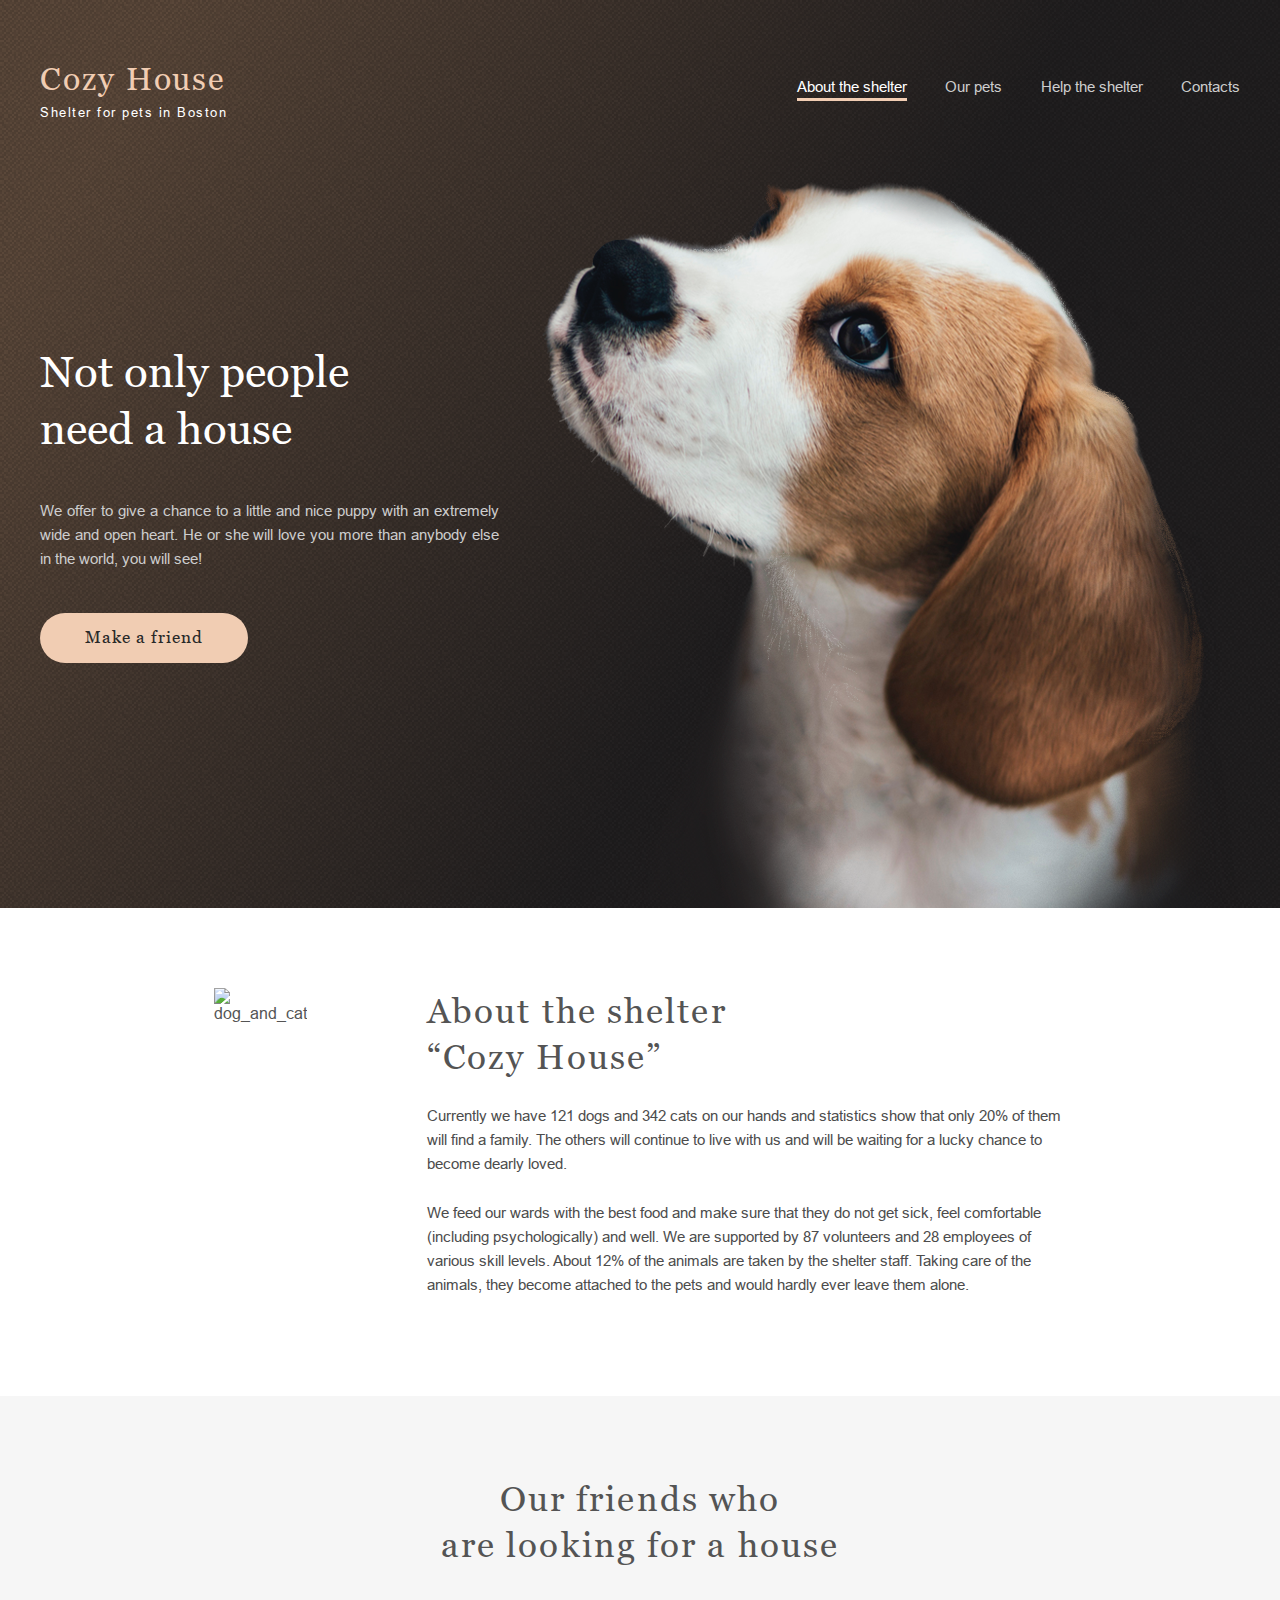
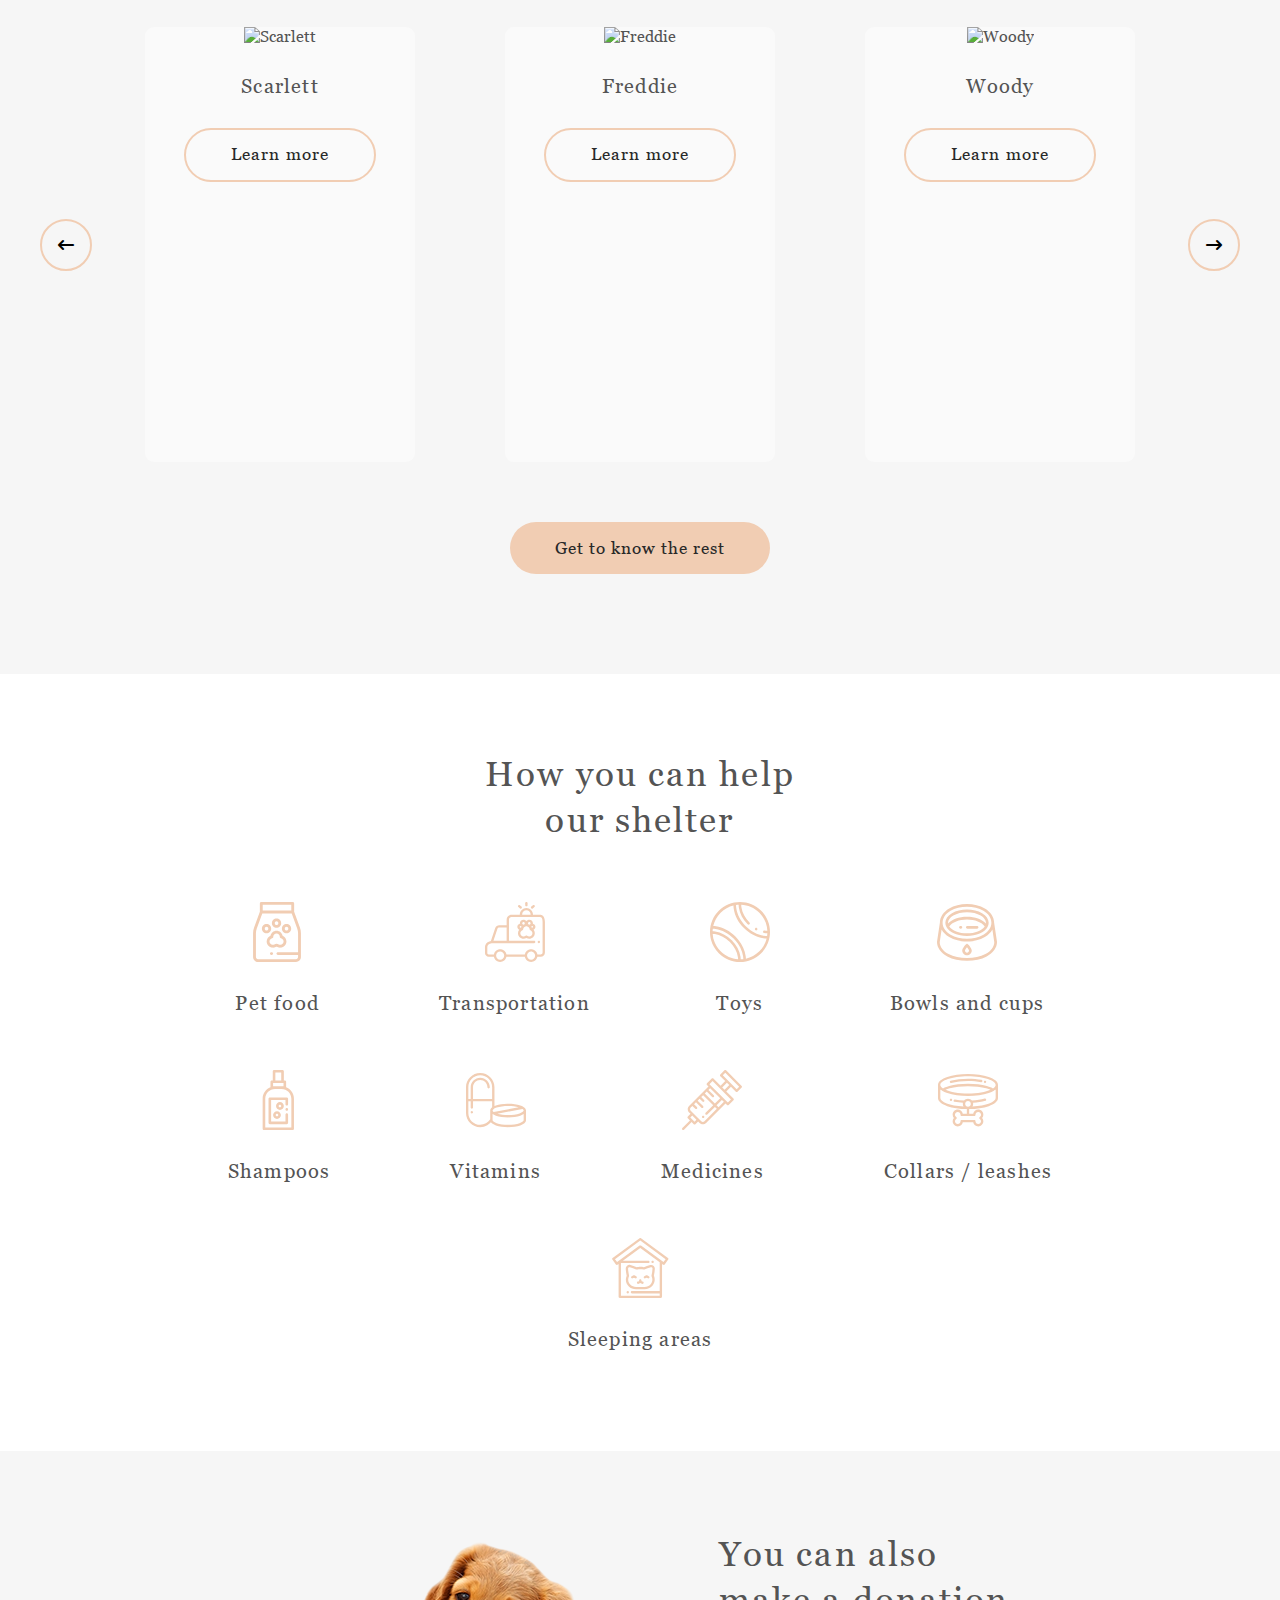
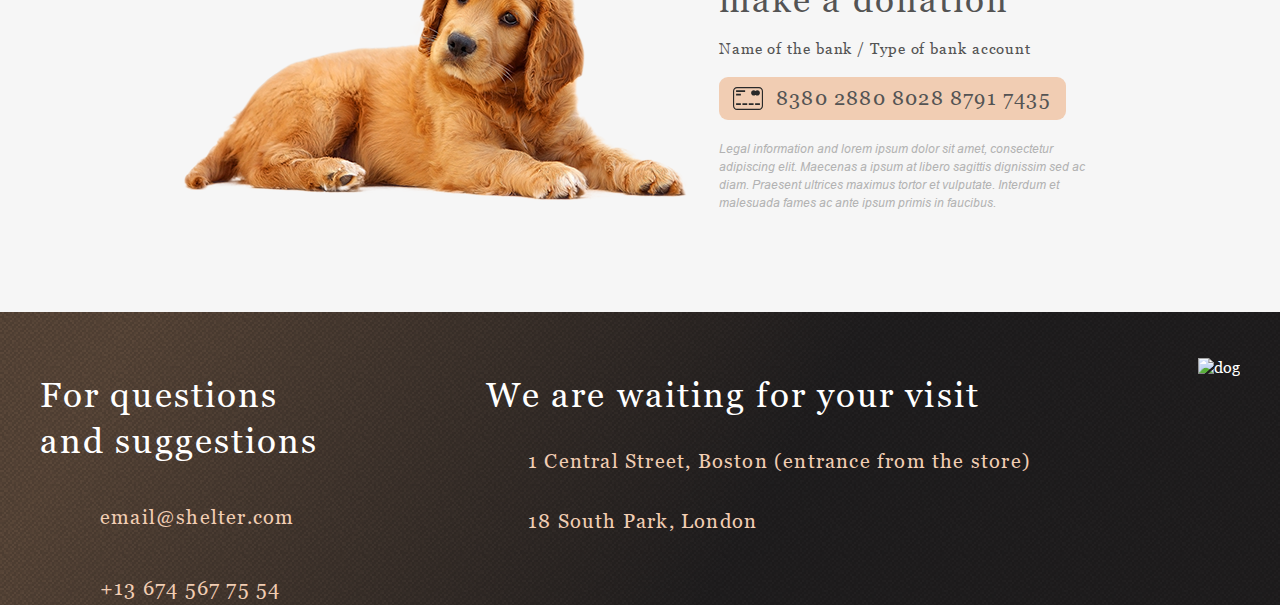
==== commit ed82d51f: "refactor: change links" ====
--- a/shelter/pages/main/index.html
+++ b/shelter/pages/main/index.html
@@ -20,13 +20,13 @@
             <div class="burger"></div>
             <nav class="navbar">
                 <div class="fake-logo">
-                    <span class="cozy"><a href='https://rolling-scopes-school.github.io/whityha-JSFE2022Q1/shelter/pages/main'>Cozy House</a></span>
+                    <span class="cozy"><a href='https://whityha.github.io/shelter/shelter/pages/main/'>Cozy House</a></span>
                     <span class="small-text">Shelter for pets in Boston</span>
                 </div>
                 
                 <ul class="navbar-list">
                     <li><a class="active" href="#">About the shelter</a></li>
-                    <li><a href="https://rolling-scopes-school.github.io/whityha-JSFE2022Q1/shelter/pages/pets/">Our pets</a></li>
+                    <li><a href="https://whityha.github.io/shelter/shelter/pages/pets/">Our pets</a></li>
                     <li><a href="#help">Help the shelter</a></li>
                     <li><a href="#footer">Contacts</a></li>
                 </ul>
@@ -66,7 +66,7 @@
                     </div>                 
                 <button class="our-friends_slider_btn btn-right"><i class="fa-solid fa-arrow-right-long"></i></button>
             </div>
-            <a class="our-friends_get" href="https://rolling-scopes-school.github.io/whityha-JSFE2022Q1/shelter/pages/pets/">Get to know the rest</a>
+            <a class="our-friends_get" href="https://whityha.github.io/shelter/shelter/pages/pets/">Get to know the rest</a>
         </div>
     </section>
     <section id="help" class="help">
--- a/shelter/pages/main/style.css
+++ b/shelter/pages/main/style.css
@@ -1,2 +1,2 @@
-html{scroll-behavior:smooth}ul,ol{list-style:none;padding:0}a{text-decoration:none}html{scroll-behavior:smooth}body.active{overflow-y:hidden}body.active .logo{opacity:0}*{-webkit-box-sizing:border-box;box-sizing:border-box}h1,h2,h3,h4,h5,h6,p{padding:0;margin:0}@font-face{font-family:'Arial';src:url("../../assets/fonts/arial/arial-regular.ttf") format("truetype");font-weight:400;font-style:normal}@font-face{font-family:'Arial';src:url("../../assets/fonts/arial/arial-italic.ttf") format("truetype");font-weight:400;font-style:italic}@font-face{font-family:'Georgia';src:url("../../assets/fonts/georgia/georgia-regular.ttf") format("truetype");font-weight:400;font-style:normal}.wrapper{color:white;font-family:Arial,sans-serif;width:1200px;margin:0 auto}@media (max-width: 1279px){.wrapper{width:100%}}.overlay{-webkit-transition:.2s;transition:.2s}.overlay.active{position:fixed;z-index:4;width:100vw;height:100vh;background-color:rgba(41,41,41,0.6)}.overlay:hover{cursor:pointer}.popup{display:-webkit-box;display:-ms-flexbox;display:flex;width:900px;height:500px;background-color:#FAFAFA;border-radius:20px;position:fixed;top:50%;left:50%;z-index:10;-webkit-transform:translateX(-50%) translateY(-50%);transform:translateX(-50%) translateY(-50%)}@media (max-width: 1279px){.popup{width:630px;height:auto;min-height:350px}}@media (max-width: 1279px) and (max-width: 767px){.popup{width:240px}}.popup_close-btn{position:absolute;right:-40px;top:-50px;width:50px;height:50px;border:2px solid #F1CDB3;border-radius:100px;background-color:transparent;-webkit-transform:rotate(45deg);transform:rotate(45deg);cursor:pointer;-webkit-transition:.2s;transition:.2s}@media (max-width: 767px){.popup_close-btn{right:-25px}}.popup_close-btn:hover{background-color:#FDDCC4}.popup_close-btn::after{content:'';background-color:black;position:absolute;top:50%;left:50%;width:17px;height:2px;-webkit-transform:rotate(0deg) translateX(-50%) translateY(-50%);transform:rotate(0deg) translateX(-50%) translateY(-50%)}.popup_close-btn::before{content:'';background-color:black;position:absolute;top:50%;left:50%;width:2px;height:17px;-webkit-transform:rotate(0deg) translateX(-50%) translateY(-50%);transform:rotate(0deg) translateX(-50%) translateY(-50%)}.popup_img{width:500px}@media (max-width: 1279px){.popup_img{width:350px;height:350px}}@media (max-width: 1279px) and (max-width: 767px){.popup_img{display:none}}.popup_img img{width:500px;border-radius:10px}@media (max-width: 1279px){.popup_img img{width:350px;height:350px}}.popup_description{margin-left:29px;margin-top:50px;margin-right:20px;display:-webkit-box;display:-ms-flexbox;display:flex;-webkit-box-orient:vertical;-webkit-box-direction:normal;-ms-flex-direction:column;flex-direction:column;row-gap:40px;font-family:Georgia,serif}@media (max-width: 1279px){.popup_description{margin-top:10px;margin-left:11px;row-gap:20px}}@media (max-width: 1279px) and (max-width: 767px){.popup_description{margin:10px}}@media (max-width: 767px){.popup_description_breed{text-align:center}}.popup_description_breed .name-animal{font-size:35px;line-height:1.3;font-family:Georgia,serif;font-weight:400;letter-spacing:.06em;color:#545454;color:black;margin-bottom:10px}.popup_description_breed p{font-size:20px;line-height:23px}@media (max-width: 1279px){.popup_description_text{font-size:13px}}@media (max-width: 1279px) and (max-width: 767px){.popup_description_text{text-align:justify}}.popup_description_list{display:-webkit-box;display:-ms-flexbox;display:flex;-webkit-box-orient:vertical;-webkit-box-direction:normal;-ms-flex-direction:column;flex-direction:column;row-gap:10px;margin:0}@media (max-width: 1279px){.popup_description_list{padding-bottom:10px}}.popup_description_list .list-item{font-weight:bold;position:relative;margin-left:20px}.popup_description_list .list-item .dinamic{font-weight:normal}.popup_description_list .list-item::before{color:#F1CDB3;content:'●';position:absolute;top:0px;left:-20px}.start-screen{background:url("../../assets/images/noise_transparent@2x.png"),linear-gradient(120deg, #5B483A 10%, #211F20 60%);padding-top:60px}@media (max-width: 1279px){.start-screen{padding-top:0px}}.start-screen .header{display:-webkit-box;display:-ms-flexbox;display:flex;height:60px;-webkit-box-pack:justify;-ms-flex-pack:justify;justify-content:space-between}@media (max-width: 1279px){.start-screen .header{padding:30px 30px 60px 30px}}@media (max-width: 1279px) and (max-width: 767px){.start-screen .header{padding:30px 0 60px 10px;height:auto;-webkit-box-align:center;-ms-flex-align:center;align-items:center}}.start-screen .header .burger{display:none}@media (max-width: 767px){.start-screen .header .burger{display:block;width:30px;height:22px;background:url("../../assets/images/Burger.svg") no-repeat center center;margin-right:53px;position:relative;z-index:8;-webkit-transition:.5s;transition:.5s;cursor:pointer}}.start-screen .header .logo{display:-webkit-box;display:-ms-flexbox;display:flex;-webkit-box-orient:vertical;-webkit-box-direction:normal;-ms-flex-direction:column;flex-direction:column;-webkit-box-pack:justify;-ms-flex-pack:justify;justify-content:space-between;-webkit-transition:.4s;transition:.4s}.start-screen .header .logo h1 a{font-family:Georgia,serif;color:#F1CDB3;font-size:32px;letter-spacing:0.06em;font-weight:400}@media (max-width: 767px){.start-screen .header .logo h1 a{position:relative;z-index:3}}.start-screen .header .logo span{font-family:Arial,sans-serif;font-size:13px;letter-spacing:0.116em;font-weight:400}@media (max-width: 1279px){.start-screen .header .logo span{display:inline-block;padding-left:4px;padding-top:9px;letter-spacing:.1em}}@media (max-width: 1279px) and (max-width: 767px){.start-screen .header .logo span{position:relative;z-index:3}}.start-screen .header .navbar.navbar-active .fake-logo{opacity:1}.start-screen .header .navbar{width:36.9%;position:relative}@media (max-width: 1279px){.start-screen .header .navbar{width:62.7%;max-width:444px}}@media (max-width: 1279px) and (max-width: 767px){.start-screen .header .navbar{position:fixed;top:0;right:-110%;width:320px;height:100vh;background-color:#292929;display:-webkit-box;display:-ms-flexbox;display:flex;-webkit-box-pack:center;-ms-flex-pack:center;justify-content:center;-webkit-box-align:center;-ms-flex-align:center;align-items:center;-webkit-transition:.5s;transition:.5s;z-index:6}}.start-screen .header .navbar .fake-logo{-webkit-transition:cubic-bezier(0.42, 0, 0.58, 1.02) 0.5s;transition:cubic-bezier(0.42, 0, 0.58, 1.02) 0.5s;opacity:0;display:none}.start-screen .header .navbar .fake-logo .cozy{font-family:Georgia,serif;color:#F1CDB3;font-size:32px;letter-spacing:0.06em;font-weight:400}.start-screen .header .navbar .fake-logo .cozy a{color:inherit}.start-screen .header .navbar .fake-logo .small-text{font-family:Arial,sans-serif;font-size:13px;letter-spacing:0.116em;font-weight:400;display:inline-block;padding-left:4px;padding-top:9px;letter-spacing:.1em}@media (max-width: 767px){.start-screen .header .navbar .fake-logo{display:block;opacity:0;position:absolute;top:30px;left:10px}}.start-screen .header .navbar-list{display:-webkit-box;display:-ms-flexbox;display:flex;font-size:15px;line-height:24px;row-gap:35px;-webkit-box-pack:justify;-ms-flex-pack:justify;justify-content:space-between;width:100%}@media (max-width: 767px){.start-screen .header .navbar-list{-webkit-box-orient:vertical;-webkit-box-direction:normal;-ms-flex-direction:column;flex-direction:column;-webkit-box-align:center;-ms-flex-align:center;align-items:center;row-gap:43px}}@media (max-width: 767px){.start-screen .header .navbar-list li{margin:0}}.start-screen .header .navbar-list li a{color:#CDCDCD}@media (max-width: 767px){.start-screen .header .navbar-list li a{font-size:32px}}.start-screen .header .navbar-list li a:hover{cursor:pointer;color:#fff}.start-screen .header .navbar-list li .active{position:relative;color:#fff;padding-bottom:6px}.start-screen .header .navbar-list li .active::after{content:'';position:absolute;width:100%;bottom:0;left:0;height:3px;background-color:#F1CDB3}@media (max-width: 767px){.start-screen .header .navbar-active{right:0}}@media (max-width: 767px){.start-screen .header .burger-active{position:absolute;right:0px;-webkit-transform:rotate(90deg);transform:rotate(90deg);z-index:8}}.start-screen_content{display:-webkit-box;display:-ms-flexbox;display:flex;-webkit-box-pack:justify;-ms-flex-pack:justify;justify-content:space-between;margin-top:60px;-webkit-user-select:none;-moz-user-select:none;-ms-user-select:none;user-select:none}@media (max-width: 1279px){.start-screen_content{-webkit-box-orient:vertical;-webkit-box-direction:normal;-ms-flex-direction:column;flex-direction:column;-webkit-box-pack:start;-ms-flex-pack:start;justify-content:start;margin-top:60px}.start-screen_content img{margin-right:calc((10/320)*100%);margin-left:calc((72/320)*100%)}}@media (max-width: 1279px) and (max-width: 767px){.start-screen_content{margin-top:0px}.start-screen_content img{width:calc((260/320)*100%);margin-left:calc((50/320)*100%)}}@media (max-width: 767px){.start-screen_content{-webkit-box-orient:vertical;-webkit-box-direction:normal;-ms-flex-direction:column;flex-direction:column;-webkit-box-align:center;-ms-flex-align:center;align-items:center}}.start-screen_content_text{max-width:38.25%;margin-top:163px}@media (max-width: 1279px){.start-screen_content_text{display:-webkit-box;display:-ms-flexbox;display:flex;-webkit-box-orient:vertical;-webkit-box-direction:normal;-ms-flex-direction:column;flex-direction:column;margin-top:0px;margin-bottom:100px;max-width:100%}.start-screen_content_text .text-only{width:59.8%;margin:0 auto}}@media (max-width: 1279px) and (max-width: 767px){.start-screen_content_text{margin-bottom:105px}.start-screen_content_text .text-only{width:100%;padding:0 10px}}.start-screen_content_text h2{font-family:Georgia,serif;font-weight:400;font-size:44px;line-height:1.3;max-width:80%}@media (max-width: 1279px){.start-screen_content_text h2{max-width:350px}}@media (max-width: 1279px) and (max-width: 767px){.start-screen_content_text h2{font-size:25px;line-height:32.5px;text-align:center;max-width:200px;margin:0 auto;letter-spacing:.06em}}.start-screen_content_text p{text-align:justify;margin:42px 0px;color:#CDCDCD;font-size:15px;line-height:24px}@media (max-width: 1279px){.start-screen_content_text p{margin:42px auto}}@media (max-width: 1279px) and (max-width: 767px){.start-screen_content_text p{width:100%;text-align:center;letter-spacing:normal}}.start-screen_content_text a{display:inline-block;border-radius:100px;padding:15px 45px;font-size:17px;font-family:Georgia,serif;color:#292929;background-color:#F1CDB3;-webkit-transition:.2s;transition:.2s;letter-spacing:.06em}.start-screen_content_text a:hover{cursor:pointer;background-color:#FDDCC4}@media (max-width: 1279px){.start-screen_content_text a{margin:0 auto}}.about_content{margin-top:80px;display:-webkit-box;display:-ms-flexbox;display:flex;width:71%;margin:80px auto 100px auto;-webkit-column-gap:120px;column-gap:120px;-webkit-box-pack:center;-ms-flex-pack:center;justify-content:center;color:#545454}@media (max-width: 1279px){.about_content{-webkit-box-orient:vertical;-webkit-box-direction:normal;-ms-flex-direction:column;flex-direction:column;width:56.1%}.about_content img{width:300px;margin:80px auto 0 auto}}@media (max-width: 1279px) and (max-width: 767px){.about_content{width:94%;margin:0px auto 42.4px auto}.about_content img{width:100%;margin-top:0;max-width:259px}}.about_content_text{-ms-flex-item-align:center;align-self:center;font-family:Arial,sans-serif;display:-webkit-box;display:-ms-flexbox;display:flex;row-gap:25px;-webkit-box-orient:vertical;-webkit-box-direction:normal;-ms-flex-direction:column;flex-direction:column;-webkit-box-pack:justify;-ms-flex-pack:justify;justify-content:space-between;font-size:15px;line-height:1.6;color:#4C4C4C;text-align:left}@media (max-width: 1279px){.about_content_text{-webkit-box-ordinal-group:0;-ms-flex-order:-1;order:-1}.about_content_text p{margin-top:25px}}@media (max-width: 1279px) and (max-width: 767px){.about_content_text{text-align:justify;padding:0 15px;margin:42px 0px}}.about_content_text h3{font-size:35px;line-height:1.3;font-family:Georgia,serif;font-weight:400;letter-spacing:.06em;color:#545454}@media (max-width: 767px){.about_content_text h3{font-size:25px;line-height:32.5px;text-align:center}}.about_content_text p{margin:0}.our-friends{background-color:#F6F6F6;margin-top:-1px}.our-friends .wrapper{color:#545454;display:-webkit-box;display:-ms-flexbox;display:flex;-webkit-box-orient:vertical;-webkit-box-direction:normal;-ms-flex-direction:column;flex-direction:column;-webkit-box-align:center;-ms-flex-align:center;align-items:center}@media (max-width: 1279px){.our-friends .wrapper{padding:0px 30px}}@media (max-width: 1279px) and (max-width: 767px){.our-friends .wrapper{padding:42px 10px}}.our-friends .wrapper h3{width:50%;text-align:center;margin:0 auto;padding-top:80px;padding-bottom:60px;font-size:35px;line-height:1.3;font-family:Georgia,serif;font-weight:400;letter-spacing:.06em;color:#545454}@media (max-width: 1279px){.our-friends .wrapper h3{width:70%}}@media (max-width: 1279px) and (max-width: 767px){.our-friends .wrapper h3{padding:0 0 42px 0;font-size:25px;line-height:32.5px;width:100%}}.our-friends .wrapper .our-friends_slider{width:100%;display:-webkit-box;display:-ms-flexbox;display:flex;-webkit-box-pack:justify;-ms-flex-pack:justify;justify-content:space-between;-webkit-box-align:center;-ms-flex-align:center;align-items:center}@media (max-width: 1279px){.our-friends .wrapper .our-friends_slider{-webkit-column-gap:13px;column-gap:13px;-webkit-box-pack:center;-ms-flex-pack:center;justify-content:center}}@media (max-width: 1279px) and (max-width: 767px){.our-friends .wrapper .our-friends_slider{-webkit-box-orient:horizontal;-webkit-box-direction:normal;-ms-flex-direction:row;flex-direction:row;-ms-flex-wrap:wrap;flex-wrap:wrap;-webkit-column-gap:80px;column-gap:80px;row-gap:20px;-webkit-box-pack:center;-ms-flex-pack:center;justify-content:center}.our-friends .wrapper .our-friends_slider .btn-left{-webkit-box-ordinal-group:2;-ms-flex-order:1;order:1;margin-left:20px}.our-friends .wrapper .our-friends_slider .btn-right{margin-right:20px;-webkit-box-ordinal-group:3;-ms-flex-order:2;order:2}}.our-friends .wrapper .our-friends_slider_wrapper{display:-webkit-box;display:-ms-flexbox;display:flex;width:82.5%;-webkit-box-pack:justify;-ms-flex-pack:justify;justify-content:space-between;-webkit-box-align:center;-ms-flex-align:center;align-items:center;position:relative;overflow:hidden;height:435px}@media (max-width: 1279px){.our-friends .wrapper .our-friends_slider_wrapper{-webkit-box-pack:center;-ms-flex-pack:center;justify-content:center;width:82.5%}}@media (max-width: 1279px) and (max-width: 767px){.our-friends .wrapper .our-friends_slider_wrapper{width:80%}}.our-friends .wrapper .our-friends_slider_cards{display:-webkit-box;display:-ms-flexbox;display:flex;width:100%;-webkit-box-pack:center;-ms-flex-pack:center;justify-content:center;-webkit-column-gap:90px;column-gap:90px;position:absolute;top:0;left:0;-webkit-transition:.3s;transition:.3s}.our-friends .wrapper .our-friends_slider_cards:nth-child(1){left:-200%}.our-friends .wrapper .our-friends_slider_cards:nth-child(2){left:-110%}.our-friends .wrapper .our-friends_slider_cards:nth-child(4){left:110%}.our-friends .wrapper .our-friends_slider_cards:nth-child(5){left:200%}@media (max-width: 1279px){.our-friends .wrapper .our-friends_slider_cards{width:100%;-webkit-box-flex:1;-ms-flex-positive:1;flex-grow:1;-webkit-column-gap:40px;column-gap:40px;-ms-flex-pack:distribute;justify-content:space-around}}@media (max-width: 1279px) and (max-width: 767px){.our-friends .wrapper .our-friends_slider_cards{-webkit-box-flex:0;-ms-flex-positive:0;flex-grow:0;width:100%;-webkit-column-gap:normal;column-gap:normal;-ms-flex-pack:distribute;justify-content:space-around}}.our-friends .wrapper .our-friends_slider_cards_card{width:270px;border-radius:9px;height:435px;background-color:#FAFAFA;font-family:Georgia,serif;display:-webkit-box;display:-ms-flexbox;display:flex;-webkit-box-orient:vertical;-webkit-box-direction:normal;-ms-flex-direction:column;flex-direction:column;-webkit-box-align:center;-ms-flex-align:center;align-items:center;-webkit-transition:.2s;transition:.2s;cursor:pointer}@media (max-width: 1279px){.our-friends .wrapper .our-friends_slider_cards_card:last-child{display:none}}@media (max-width: 1279px) and (max-width: 767px){.our-friends .wrapper .our-friends_slider_cards_card{display:none}.our-friends .wrapper .our-friends_slider_cards_card:first-child{display:-webkit-box;display:-ms-flexbox;display:flex}}.our-friends .wrapper .our-friends_slider_cards_card:hover{background-color:#fff}.our-friends .wrapper .our-friends_slider_cards_card:hover button{border-color:#F1CDB3;background-color:#F1CDB3}.our-friends .wrapper .our-friends_slider_cards_card img{margin-bottom:30px}.our-friends .wrapper .our-friends_slider_cards_card .animal-name{margin-bottom:30px;font-size:20px;letter-spacing:.06em;line-height:1.13}.our-friends .wrapper .our-friends_slider_cards_card button{color:#292929;padding:15px 45px;border-radius:100px;border:2px solid #F1CDB3;background-color:transparent;-webkit-transition:.2s;transition:.2s;font-size:17px;font-weight:400;letter-spacing:.06em}@media (max-width: 1279px){.our-friends .wrapper .our-friends_slider_cards_card button{padding:14px 44px}}.our-friends .wrapper .our-friends_slider_cards_card button:hover{cursor:pointer;border-color:#FDDCC4;background-color:#FDDCC4}.our-friends .wrapper .our-friends_slider_btn{border:2px solid #F1CDB3;border-radius:50%;width:52px;height:52px;background-color:transparent;-webkit-transition:.1s;transition:.1s;display:-webkit-box;display:-ms-flexbox;display:flex;-webkit-box-pack:center;-ms-flex-pack:center;justify-content:center;-webkit-box-align:center;-ms-flex-align:center;align-items:center}.our-friends .wrapper .our-friends_slider_btn:hover{cursor:pointer;background-color:#FDDCC4;border-color:transparent}.our-friends .wrapper .our-friends_get{margin:60px 0 100px 0;padding:15px 45px;border:none;border-radius:100px;background-color:#F1CDB3;font-size:17px;font-family:Georgia,serif;line-height:1.3;letter-spacing:.06em;color:#292929;-webkit-transition:.2s;transition:.2s}.our-friends .wrapper .our-friends_get:hover{cursor:pointer;background-color:#FDDCC4}.our-friends .wrapper .our-friends_get a{color:inherit}@media (max-width: 767px){.our-friends .wrapper .our-friends_get{margin:42px 0 0 0}}.help{margin-top:-3px;background-color:#fff;padding-bottom:100px}@media (max-width: 767px){.help{padding:42px 10px}}.help .wrapper{color:#545454}.help .wrapper h3{font-size:35px;line-height:1.3;font-family:Georgia,serif;font-weight:400;letter-spacing:.06em;color:#545454;width:30%;margin:80px auto 60px auto;text-align:center}@media (max-width: 1279px){.help .wrapper h3{width:46%}}@media (max-width: 1279px) and (max-width: 767px){.help .wrapper h3{width:80%;font-size:25px;line-height:32.5px;margin:0 auto}}.help .wrapper .help_blocks{width:100%}.help .wrapper .help_blocks_list{margin:0 auto;width:85.8%;display:-webkit-box;display:-ms-flexbox;display:flex;-webkit-column-gap:120px;column-gap:120px;-webkit-box-pack:center;-ms-flex-pack:center;justify-content:center;-ms-flex-wrap:wrap;flex-wrap:wrap;row-gap:55px}@media (max-width: 1279px){.help .wrapper .help_blocks_list{-webkit-box-pack:justify;-ms-flex-pack:justify;justify-content:space-between;-webkit-column-gap:normal;column-gap:normal;row-gap:55px}}@media (max-width: 1279px) and (max-width: 767px){.help .wrapper .help_blocks_list{row-gap:29px;width:100%;padding-top:42px;-webkit-box-pack:justify;-ms-flex-pack:justify;justify-content:space-between}}.help .wrapper .help_blocks_block{height:113px;display:-webkit-box;display:-ms-flexbox;display:flex;-webkit-box-pack:center;-ms-flex-pack:center;justify-content:center;-webkit-box-align:end;-ms-flex-align:end;align-items:flex-end;font-size:20px;line-height:23px;letter-spacing:.06em;font-family:Georgia,serif;font-weight:400}@media (max-width: 1279px){.help .wrapper .help_blocks_block{width:30%}}@media (max-width: 1279px) and (max-width: 767px){.help .wrapper .help_blocks_block{height:88px;width:44%;margin:0 2%;font-size:15px;line-height:16.5px}}.help .wrapper .help_blocks .food{background:top center no-repeat url("../../assets/icons/icon-pet-food.svg")}@media (max-width: 767px){.help .wrapper .help_blocks .food{background-size:50px}}.help .wrapper .help_blocks .transport{background:url("../../assets/icons/icon-transportation.svg") no-repeat top center}@media (max-width: 767px){.help .wrapper .help_blocks .transport{background-size:50px}}.help .wrapper .help_blocks .toys{width:60px;background:url("../../assets/icons/icon-toys.svg") no-repeat top center}@media (max-width: 1279px){.help .wrapper .help_blocks .toys{width:30%}}@media (max-width: 1279px) and (max-width: 767px){.help .wrapper .help_blocks .toys{width:44%;background-size:50px}}.help .wrapper .help_blocks .cup{background:url("../../assets/icons/icon-bowls-and-cups.svg") no-repeat top center}@media (max-width: 767px){.help .wrapper .help_blocks .cup{background-size:50px}}.help .wrapper .help_blocks .shamp{background:url("../../assets/icons/icon-shampoos.svg") no-repeat top center}@media (max-width: 767px){.help .wrapper .help_blocks .shamp{background-size:50px}}.help .wrapper .help_blocks .vitamins{background:url("../../assets/icons/icon-vitamins.svg") no-repeat top center}@media (max-width: 767px){.help .wrapper .help_blocks .vitamins{background-size:50px}}.help .wrapper .help_blocks .medic{background:url("../../assets/icons/icon-medicines.svg") no-repeat top center}@media (max-width: 767px){.help .wrapper .help_blocks .medic{background-size:50px}}.help .wrapper .help_blocks .collar{background:url("../../assets/icons/icon-collars-leashes.svg") no-repeat top center}@media (max-width: 767px){.help .wrapper .help_blocks .collar{background-size:50px}}.help .wrapper .help_blocks .sleep{background:url("../../assets/icons/icon-sleeping-area.svg") no-repeat top center}@media (max-width: 767px){.help .wrapper .help_blocks .sleep{background-size:50px}}.donation{background-color:#F6F6F6}.donation .wrapper{display:-webkit-box;display:-ms-flexbox;display:flex;-webkit-box-pack:center;-ms-flex-pack:center;justify-content:center;-webkit-box-align:center;-ms-flex-align:center;align-items:center}.donation_content{width:76%;display:-webkit-box;display:-ms-flexbox;display:flex;padding-top:80px;padding-bottom:100px;-webkit-box-align:center;-ms-flex-align:center;align-items:center}@media (max-width: 1279px){.donation_content{-webkit-box-orient:vertical;-webkit-box-direction:normal;-ms-flex-direction:column;flex-direction:column;padding-bottom:97px}}@media (max-width: 1279px) and (max-width: 767px){.donation_content{width:100%;padding:42px 10px;padding-bottom:35px}}.donation_content_image{-ms-flex-item-align:start;align-self:flex-start;padding-top:10px}@media (max-width: 1279px){.donation_content_image{-ms-flex-item-align:center;-ms-grid-row-align:center;align-self:center;padding-top:0px}}@media (max-width: 1279px) and (max-width: 767px){.donation_content_image{width:90%;margin:0 auto}.donation_content_image img{width:100%}}.donation_content_text{margin:0 30px 0 30px;width:40%}@media (max-width: 1279px){.donation_content_text{-webkit-box-ordinal-group:0;-ms-flex-order:-1;order:-1;width:auto}}@media (max-width: 1279px) and (max-width: 767px){.donation_content_text{display:-webkit-box;display:-ms-flexbox;display:flex;-webkit-box-orient:vertical;-webkit-box-direction:normal;-ms-flex-direction:column;flex-direction:column;-webkit-box-align:center;-ms-flex-align:center;align-items:center;width:100%}}.donation_content_text h3{font-size:35px;line-height:1.3;font-family:Georgia,serif;font-weight:400;letter-spacing:.06em;color:#545454;margin-bottom:18px}@media (max-width: 767px){.donation_content_text h3{font-size:25px;line-height:32.5px;text-align:center}}.donation_content_text .bank-name{font-size:15px;letter-spacing:.06em;font-family:Georgia,serif;font-weight:400;color:#545454;margin-bottom:20px}@media (max-width: 767px){.donation_content_text .bank-name{font-size:15px;line-height:24px;text-align:center;letter-spacing:normal}}.donation_content_text .card-number{margin-bottom:20px}@media (max-width: 767px){.donation_content_text .card-number{padding-left:0px}}.donation_content_text .card-number a{display:inline-block;font-family:Georgia,serif;font-weight:400;font-size:20px;line-height:23px;letter-spacing:.06em;color:#545454;text-decoration:none;padding:10px 15px 10px 57px;border-radius:9px;background:url("../../assets/icons/credit-card.svg") no-repeat left 14px center,#F1CDB3}@media (max-width: 767px){.donation_content_text .card-number a{font-size:15px}}.donation_content_text p{font-size:12px;color:#b2b2b2;font-style:italic;line-height:18px;width:380px}@media (max-width: 1279px){.donation_content_text p{margin:0 0 60px 0}}@media (max-width: 1279px) and (max-width: 767px){.donation_content_text p{margin-bottom:40px;text-align:justify;width:93%}}.footer{background:url("../../assets/images/noise_transparent@2x.png"),linear-gradient(120deg, #5B483A 10%, #211F20 60%);padding-top:50px}@media (max-width: 1279px){.footer{padding-top:20px}}@media (max-width: 1279px) and (max-width: 767px){.footer{padding-top:0}}.footer_content{display:-webkit-box;display:-ms-flexbox;display:flex;-webkit-box-pack:justify;-ms-flex-pack:justify;justify-content:space-between;font-family:Georgia,serif}@media (max-width: 1279px){.footer_content{-webkit-box-align:center;-ms-flex-align:center;align-items:center;-ms-flex-wrap:wrap;flex-wrap:wrap;-webkit-box-pack:center;-ms-flex-pack:center;justify-content:center;-webkit-column-gap:28px;column-gap:28px;row-gap:65px}}@media (max-width: 1279px) and (max-width: 767px){.footer_content{padding:30px 10px 0 10px;row-gap:0;-ms-flex-wrap:nowrap;flex-wrap:nowrap;-webkit-box-orient:vertical;-webkit-box-direction:normal;-ms-flex-direction:column;flex-direction:column;-webkit-box-align:center;-ms-flex-align:center;align-items:center}}.footer_content_contacts{display:-webkit-box;display:-ms-flexbox;display:flex;-webkit-box-orient:vertical;-webkit-box-direction:normal;-ms-flex-direction:column;flex-direction:column;max-width:23.5%;padding-top:10px}@media (max-width: 1279px){.footer_content_contacts{max-width:40%}}@media (max-width: 1279px) and (max-width: 767px){.footer_content_contacts{padding-top:2px;max-width:100%;margin:0;-webkit-box-align:center;-ms-flex-align:center;align-items:center}}.footer_content_contacts h3{font-size:35px;line-height:1.3;font-family:Georgia,serif;font-weight:400;letter-spacing:.06em;color:#545454;color:#fff;margin-bottom:40px}@media (max-width: 767px){.footer_content_contacts h3{margin-bottom:43px;text-align:center;font-size:25px;line-height:1.2}}.footer_content_contacts .email{padding-left:60px;padding-top:3px;padding-bottom:3px;font-family:Georgia,serif;font-size:20px;line-height:23px;letter-spacing:.06em;color:#F1CDB3;text-decoration:none;font-weight:400;margin-bottom:40px;background:url("../../assets/icons/mail.svg") no-repeat left center}.footer_content_contacts .phone{padding:5px 0px 5px 60px;font-family:Georgia,serif;font-size:20px;line-height:23px;letter-spacing:.06em;color:#F1CDB3;text-decoration:none;font-weight:400;background:url("../../assets/icons/icon-phone.svg") no-repeat left center}.footer_content_contacts .email:hover,.footer_content_contacts .phone:hover{text-decoration:underline}.footer_content_address{display:-webkit-box;display:-ms-flexbox;display:flex;padding-top:10px;-webkit-box-orient:vertical;-webkit-box-direction:normal;-ms-flex-direction:column;flex-direction:column;margin-left:157px;font-family:Georgia,serif;font-size:20px;line-height:23px;letter-spacing:.06em;color:#F1CDB3}@media (max-width: 1279px){.footer_content_address{margin-left:0;padding-left:5px;max-width:40%}}@media (max-width: 1279px) and (max-width: 767px){.footer_content_address{padding-left:0;margin-left:0;max-width:100%;padding-top:43px;-webkit-box-align:center;-ms-flex-align:center;align-items:center}}.footer_content_address h3{font-size:35px;line-height:1.3;font-family:Georgia,serif;font-weight:400;letter-spacing:.06em;color:#545454;color:#fff}@media (max-width: 767px){.footer_content_address h3{text-align:center;font-size:25px;line-height:1.2;margin:0px 15px}}.footer_content_address .address_boston,.footer_content_address .address_london{font-style:normal;margin-top:32px}@media (max-width: 767px){.footer_content_address .address_boston,.footer_content_address .address_london{margin-top:35px}}.footer_content_address .address_boston a,.footer_content_address .address_london a{display:inline-block;color:inherit;text-decoration:none;background:url("../../assets/icons/icon-marker.svg") no-repeat left center;padding-left:42px;text-align:left}.footer_content_address .address_boston a:hover,.footer_content_address .address_london a:hover{text-decoration:underline}.footer_content_address .address_london a{padding-top:5px;padding-bottom:5px}@media (max-width: 767px){.footer_content_address .address_london{-ms-flex-item-align:start;align-self:flex-start}.footer_content_address .address_boston a{padding-top:5px;padding-bottom:5px}}.footer_content_image{margin-left:160px;max-height:310px;margin-top:-4px}@media (max-width: 1279px){.footer_content_image{margin:0}}@media (max-width: 1279px) and (max-width: 767px){.footer_content_image{margin:40px auto 0 auto;width:86%}.footer_content_image img{display:block;width:100%;margin:0 auto;max-width:300px}}
+html{scroll-behavior:smooth}ul,ol{list-style:none;padding:0}a{text-decoration:none}html{scroll-behavior:smooth}body.active{overflow-y:hidden}body.active .logo{opacity:0}*{-webkit-box-sizing:border-box;box-sizing:border-box}h1,h2,h3,h4,h5,h6,p{padding:0;margin:0}@font-face{font-family:'Arial';src:url("../../assets/fonts/arial/arial-regular.ttf") format("truetype");font-weight:400;font-style:normal}@font-face{font-family:'Arial';src:url("../../assets/fonts/arial/arial-italic.ttf") format("truetype");font-weight:400;font-style:italic}@font-face{font-family:'Georgia';src:url("../../assets/fonts/georgia/georgia-regular.ttf") format("truetype");font-weight:400;font-style:normal}.wrapper{color:white;font-family:Arial,sans-serif;width:1200px;margin:0 auto}@media (max-width: 1279px){.wrapper{width:100%}}.overlay{-webkit-transition:.2s;transition:.2s}.overlay.active{position:fixed;z-index:4;width:100vw;height:100vh;background-color:rgba(41,41,41,0.6)}.overlay:hover{cursor:pointer}.overlay:hover .popup{cursor:default}.overlay:hover .popup_close-btn{background-color:#FDDCC4}.popup{display:-webkit-box;display:-ms-flexbox;display:flex;width:900px;height:500px;background-color:#FAFAFA;border-radius:20px;position:fixed;top:50%;left:50%;z-index:10;-webkit-transform:translateX(-50%) translateY(-50%);transform:translateX(-50%) translateY(-50%)}.popup:hover .popup_close-btn{background-color:transparent}.popup:hover .popup_close-btn:hover{background-color:#FDDCC4}@media (max-width: 1279px){.popup{width:630px;height:auto;min-height:350px}}@media (max-width: 1279px) and (max-width: 767px){.popup{width:240px}}.popup_close-btn{position:absolute;right:-40px;top:-50px;width:50px;height:50px;border:2px solid #F1CDB3;border-radius:100px;background-color:transparent;-webkit-transform:rotate(45deg);transform:rotate(45deg);cursor:pointer;-webkit-transition:.2s;transition:.2s}@media (max-width: 767px){.popup_close-btn{right:-25px}}.popup_close-btn::after{content:'';background-color:black;position:absolute;top:50%;left:50%;width:17px;height:2px;-webkit-transform:rotate(0deg) translateX(-50%) translateY(-50%);transform:rotate(0deg) translateX(-50%) translateY(-50%)}.popup_close-btn::before{content:'';background-color:black;position:absolute;top:50%;left:50%;width:2px;height:17px;-webkit-transform:rotate(0deg) translateX(-50%) translateY(-50%);transform:rotate(0deg) translateX(-50%) translateY(-50%)}.popup_img{width:500px}@media (max-width: 1279px){.popup_img{width:350px;height:350px}}@media (max-width: 1279px) and (max-width: 767px){.popup_img{display:none}}.popup_img img{width:500px;border-radius:10px}@media (max-width: 1279px){.popup_img img{width:350px;height:350px}}.popup_description{margin-left:29px;margin-top:50px;margin-right:20px;display:-webkit-box;display:-ms-flexbox;display:flex;-webkit-box-orient:vertical;-webkit-box-direction:normal;-ms-flex-direction:column;flex-direction:column;row-gap:40px;font-family:Georgia,serif}@media (max-width: 1279px){.popup_description{margin-top:10px;margin-left:11px;row-gap:20px}}@media (max-width: 1279px) and (max-width: 767px){.popup_description{margin:10px}}@media (max-width: 767px){.popup_description_breed{text-align:center}}.popup_description_breed .name-animal{font-size:35px;line-height:1.3;font-family:Georgia,serif;font-weight:400;letter-spacing:.06em;color:#545454;color:black;margin-bottom:10px}.popup_description_breed p{font-size:20px;line-height:23px}@media (max-width: 1279px){.popup_description_text{font-size:13px}}@media (max-width: 1279px) and (max-width: 767px){.popup_description_text{text-align:justify}}.popup_description_list{display:-webkit-box;display:-ms-flexbox;display:flex;-webkit-box-orient:vertical;-webkit-box-direction:normal;-ms-flex-direction:column;flex-direction:column;row-gap:10px;margin:0}@media (max-width: 1279px){.popup_description_list{padding-bottom:10px}}.popup_description_list .list-item{font-weight:bold;position:relative;margin-left:20px}.popup_description_list .list-item .dinamic{font-weight:normal}.popup_description_list .list-item::before{color:#F1CDB3;content:'●';position:absolute;top:0px;left:-20px}.start-screen{background:url("../../assets/images/noise_transparent@2x.png"),linear-gradient(120deg, #5B483A 10%, #211F20 60%);padding-top:60px}@media (max-width: 1279px){.start-screen{padding-top:0px}}.start-screen .header{display:-webkit-box;display:-ms-flexbox;display:flex;height:60px;-webkit-box-pack:justify;-ms-flex-pack:justify;justify-content:space-between}@media (max-width: 1279px){.start-screen .header{padding:30px 30px 60px 30px}}@media (max-width: 1279px) and (max-width: 767px){.start-screen .header{padding:30px 0 60px 10px;height:auto;-webkit-box-align:center;-ms-flex-align:center;align-items:center}}.start-screen .header .burger{display:none}@media (max-width: 767px){.start-screen .header .burger{display:block;width:30px;height:22px;background:url("../../assets/images/Burger.svg") no-repeat center center;margin-right:53px;position:relative;z-index:8;-webkit-transition:.5s;transition:.5s;cursor:pointer}}.start-screen .header .logo{display:-webkit-box;display:-ms-flexbox;display:flex;-webkit-box-orient:vertical;-webkit-box-direction:normal;-ms-flex-direction:column;flex-direction:column;-webkit-box-pack:justify;-ms-flex-pack:justify;justify-content:space-between;-webkit-transition:.4s;transition:.4s}.start-screen .header .logo h1 a{font-family:Georgia,serif;color:#F1CDB3;font-size:32px;letter-spacing:0.06em;font-weight:400}@media (max-width: 767px){.start-screen .header .logo h1 a{position:relative;z-index:3}}.start-screen .header .logo span{font-family:Arial,sans-serif;font-size:13px;letter-spacing:0.116em;font-weight:400}@media (max-width: 1279px){.start-screen .header .logo span{display:inline-block;padding-left:4px;padding-top:9px;letter-spacing:.1em}}@media (max-width: 1279px) and (max-width: 767px){.start-screen .header .logo span{position:relative;z-index:3}}.start-screen .header .navbar.navbar-active .fake-logo{opacity:1}.start-screen .header .navbar{width:36.9%;position:relative}@media (max-width: 1279px){.start-screen .header .navbar{width:62.7%;max-width:444px}}@media (max-width: 1279px) and (max-width: 767px){.start-screen .header .navbar{position:fixed;top:0;right:-110%;width:320px;height:100vh;background-color:#292929;display:-webkit-box;display:-ms-flexbox;display:flex;-webkit-box-pack:center;-ms-flex-pack:center;justify-content:center;-webkit-box-align:center;-ms-flex-align:center;align-items:center;-webkit-transition:.5s;transition:.5s;z-index:6}}.start-screen .header .navbar .fake-logo{-webkit-transition:cubic-bezier(0.42, 0, 0.58, 1.02) 0.5s;transition:cubic-bezier(0.42, 0, 0.58, 1.02) 0.5s;opacity:0;display:none}.start-screen .header .navbar .fake-logo .cozy{font-family:Georgia,serif;color:#F1CDB3;font-size:32px;letter-spacing:0.06em;font-weight:400}.start-screen .header .navbar .fake-logo .cozy a{color:inherit}.start-screen .header .navbar .fake-logo .small-text{font-family:Arial,sans-serif;font-size:13px;letter-spacing:0.116em;font-weight:400;display:inline-block;padding-left:4px;padding-top:9px;letter-spacing:.1em}@media (max-width: 767px){.start-screen .header .navbar .fake-logo{display:block;opacity:0;position:absolute;top:30px;left:10px}}.start-screen .header .navbar-list{display:-webkit-box;display:-ms-flexbox;display:flex;font-size:15px;line-height:24px;row-gap:35px;-webkit-box-pack:justify;-ms-flex-pack:justify;justify-content:space-between;width:100%}@media (max-width: 767px){.start-screen .header .navbar-list{-webkit-box-orient:vertical;-webkit-box-direction:normal;-ms-flex-direction:column;flex-direction:column;-webkit-box-align:center;-ms-flex-align:center;align-items:center;row-gap:43px}}@media (max-width: 767px){.start-screen .header .navbar-list li{margin:0}}.start-screen .header .navbar-list li a{color:#CDCDCD}@media (max-width: 767px){.start-screen .header .navbar-list li a{font-size:32px}}.start-screen .header .navbar-list li a:hover{cursor:pointer;color:#fff}.start-screen .header .navbar-list li .active{position:relative;color:#fff;padding-bottom:6px}.start-screen .header .navbar-list li .active::after{content:'';position:absolute;width:100%;bottom:0;left:0;height:3px;background-color:#F1CDB3}@media (max-width: 767px){.start-screen .header .navbar-active{right:0}}@media (max-width: 767px){.start-screen .header .burger-active{position:absolute;right:0px;-webkit-transform:rotate(90deg);transform:rotate(90deg);z-index:8}}.start-screen_content{display:-webkit-box;display:-ms-flexbox;display:flex;-webkit-box-pack:justify;-ms-flex-pack:justify;justify-content:space-between;margin-top:60px;-webkit-user-select:none;-moz-user-select:none;-ms-user-select:none;user-select:none}@media (max-width: 1279px){.start-screen_content{-webkit-box-orient:vertical;-webkit-box-direction:normal;-ms-flex-direction:column;flex-direction:column;-webkit-box-pack:start;-ms-flex-pack:start;justify-content:start;margin-top:60px}.start-screen_content img{margin-right:calc((10/320)*100%);margin-left:calc((72/320)*100%)}}@media (max-width: 1279px) and (max-width: 767px){.start-screen_content{margin-top:0px}.start-screen_content img{width:calc((260/320)*100%);margin-left:calc((50/320)*100%)}}@media (max-width: 767px){.start-screen_content{-webkit-box-orient:vertical;-webkit-box-direction:normal;-ms-flex-direction:column;flex-direction:column;-webkit-box-align:center;-ms-flex-align:center;align-items:center}}.start-screen_content_text{max-width:38.25%;margin-top:163px}@media (max-width: 1279px){.start-screen_content_text{display:-webkit-box;display:-ms-flexbox;display:flex;-webkit-box-orient:vertical;-webkit-box-direction:normal;-ms-flex-direction:column;flex-direction:column;margin-top:0px;margin-bottom:100px;max-width:100%}.start-screen_content_text .text-only{width:59.8%;margin:0 auto}}@media (max-width: 1279px) and (max-width: 767px){.start-screen_content_text{margin-bottom:105px}.start-screen_content_text .text-only{width:100%;padding:0 10px}}.start-screen_content_text h2{font-family:Georgia,serif;font-weight:400;font-size:44px;line-height:1.3;max-width:80%}@media (max-width: 1279px){.start-screen_content_text h2{max-width:350px}}@media (max-width: 1279px) and (max-width: 767px){.start-screen_content_text h2{font-size:25px;line-height:32.5px;text-align:center;max-width:200px;margin:0 auto;letter-spacing:.06em}}.start-screen_content_text p{text-align:justify;margin:42px 0px;color:#CDCDCD;font-size:15px;line-height:24px}@media (max-width: 1279px){.start-screen_content_text p{margin:42px auto}}@media (max-width: 1279px) and (max-width: 767px){.start-screen_content_text p{width:100%;text-align:center;letter-spacing:normal}}.start-screen_content_text a{display:inline-block;border-radius:100px;padding:15px 45px;font-size:17px;font-family:Georgia,serif;color:#292929;background-color:#F1CDB3;-webkit-transition:.2s;transition:.2s;letter-spacing:.06em}.start-screen_content_text a:hover{cursor:pointer;background-color:#FDDCC4}@media (max-width: 1279px){.start-screen_content_text a{margin:0 auto}}.about_content{margin-top:80px;display:-webkit-box;display:-ms-flexbox;display:flex;width:71%;margin:80px auto 100px auto;-webkit-column-gap:120px;column-gap:120px;-webkit-box-pack:center;-ms-flex-pack:center;justify-content:center;color:#545454}@media (max-width: 1279px){.about_content{-webkit-box-orient:vertical;-webkit-box-direction:normal;-ms-flex-direction:column;flex-direction:column;width:56.1%}.about_content img{width:300px;margin:80px auto 0 auto}}@media (max-width: 1279px) and (max-width: 767px){.about_content{width:94%;margin:0px auto 42.4px auto}.about_content img{width:100%;margin-top:0;max-width:259px}}.about_content_text{-ms-flex-item-align:center;align-self:center;font-family:Arial,sans-serif;display:-webkit-box;display:-ms-flexbox;display:flex;row-gap:25px;-webkit-box-orient:vertical;-webkit-box-direction:normal;-ms-flex-direction:column;flex-direction:column;-webkit-box-pack:justify;-ms-flex-pack:justify;justify-content:space-between;font-size:15px;line-height:1.6;color:#4C4C4C;text-align:left}@media (max-width: 1279px){.about_content_text{-webkit-box-ordinal-group:0;-ms-flex-order:-1;order:-1}.about_content_text p{margin-top:25px}}@media (max-width: 1279px) and (max-width: 767px){.about_content_text{text-align:justify;padding:0 15px;margin:42px 0px}}.about_content_text h3{font-size:35px;line-height:1.3;font-family:Georgia,serif;font-weight:400;letter-spacing:.06em;color:#545454}@media (max-width: 767px){.about_content_text h3{font-size:25px;line-height:32.5px;text-align:center}}.about_content_text p{margin:0}.our-friends{background-color:#F6F6F6;margin-top:-1px}.our-friends .wrapper{color:#545454;display:-webkit-box;display:-ms-flexbox;display:flex;-webkit-box-orient:vertical;-webkit-box-direction:normal;-ms-flex-direction:column;flex-direction:column;-webkit-box-align:center;-ms-flex-align:center;align-items:center}@media (max-width: 1279px){.our-friends .wrapper{padding:0px 30px}}@media (max-width: 1279px) and (max-width: 767px){.our-friends .wrapper{padding:42px 10px}}.our-friends .wrapper h3{width:50%;text-align:center;margin:0 auto;padding-top:80px;padding-bottom:60px;font-size:35px;line-height:1.3;font-family:Georgia,serif;font-weight:400;letter-spacing:.06em;color:#545454}@media (max-width: 1279px){.our-friends .wrapper h3{width:70%}}@media (max-width: 1279px) and (max-width: 767px){.our-friends .wrapper h3{padding:0 0 42px 0;font-size:25px;line-height:32.5px;width:100%}}.our-friends .wrapper .our-friends_slider{width:100%;display:-webkit-box;display:-ms-flexbox;display:flex;-webkit-box-pack:justify;-ms-flex-pack:justify;justify-content:space-between;-webkit-box-align:center;-ms-flex-align:center;align-items:center}@media (max-width: 1279px){.our-friends .wrapper .our-friends_slider{-webkit-column-gap:13px;column-gap:13px;-webkit-box-pack:center;-ms-flex-pack:center;justify-content:center}}@media (max-width: 1279px) and (max-width: 767px){.our-friends .wrapper .our-friends_slider{-webkit-box-orient:horizontal;-webkit-box-direction:normal;-ms-flex-direction:row;flex-direction:row;-ms-flex-wrap:wrap;flex-wrap:wrap;-webkit-column-gap:80px;column-gap:80px;row-gap:20px;-webkit-box-pack:center;-ms-flex-pack:center;justify-content:center}.our-friends .wrapper .our-friends_slider .btn-left{-webkit-box-ordinal-group:2;-ms-flex-order:1;order:1;margin-left:20px}.our-friends .wrapper .our-friends_slider .btn-right{margin-right:20px;-webkit-box-ordinal-group:3;-ms-flex-order:2;order:2}}.our-friends .wrapper .our-friends_slider_wrapper{display:-webkit-box;display:-ms-flexbox;display:flex;width:82.5%;-webkit-box-pack:justify;-ms-flex-pack:justify;justify-content:space-between;-webkit-box-align:center;-ms-flex-align:center;align-items:center;position:relative;overflow:hidden;height:435px}@media (max-width: 1279px){.our-friends .wrapper .our-friends_slider_wrapper{-webkit-box-pack:center;-ms-flex-pack:center;justify-content:center;width:82.5%}}@media (max-width: 1279px) and (max-width: 767px){.our-friends .wrapper .our-friends_slider_wrapper{width:80%}}.our-friends .wrapper .our-friends_slider_cards{display:-webkit-box;display:-ms-flexbox;display:flex;width:100%;-webkit-box-pack:center;-ms-flex-pack:center;justify-content:center;-webkit-column-gap:90px;column-gap:90px;position:absolute;top:0;left:0;-webkit-transition:.3s;transition:.3s}.our-friends .wrapper .our-friends_slider_cards:nth-child(1){left:-110%}.our-friends .wrapper .our-friends_slider_cards:nth-child(3){left:110%}@media (max-width: 1279px){.our-friends .wrapper .our-friends_slider_cards{width:100%;-webkit-box-flex:1;-ms-flex-positive:1;flex-grow:1;-webkit-column-gap:40px;column-gap:40px;-ms-flex-pack:distribute;justify-content:space-around}}@media (max-width: 1279px) and (max-width: 767px){.our-friends .wrapper .our-friends_slider_cards{-webkit-box-flex:0;-ms-flex-positive:0;flex-grow:0;width:100%;-webkit-column-gap:normal;column-gap:normal;-ms-flex-pack:distribute;justify-content:space-around}}.our-friends .wrapper .our-friends_slider_cards_card{width:270px;border-radius:9px;height:435px;background-color:#FAFAFA;font-family:Georgia,serif;display:-webkit-box;display:-ms-flexbox;display:flex;-webkit-box-orient:vertical;-webkit-box-direction:normal;-ms-flex-direction:column;flex-direction:column;-webkit-box-align:center;-ms-flex-align:center;align-items:center;-webkit-transition:.2s;transition:.2s;cursor:pointer}@media (max-width: 1279px){.our-friends .wrapper .our-friends_slider_cards_card:last-child{display:none}}@media (max-width: 1279px) and (max-width: 767px){.our-friends .wrapper .our-friends_slider_cards_card{display:none}.our-friends .wrapper .our-friends_slider_cards_card:first-child{display:-webkit-box;display:-ms-flexbox;display:flex}}.our-friends .wrapper .our-friends_slider_cards_card:hover{background-color:#fff}.our-friends .wrapper .our-friends_slider_cards_card:hover button{border-color:#F1CDB3;background-color:#F1CDB3}.our-friends .wrapper .our-friends_slider_cards_card img{margin-bottom:30px}.our-friends .wrapper .our-friends_slider_cards_card .animal-name{margin-bottom:30px;font-size:20px;letter-spacing:.06em;line-height:1.13}.our-friends .wrapper .our-friends_slider_cards_card button{color:#292929;padding:15px 45px;border-radius:100px;border:2px solid #F1CDB3;background-color:transparent;-webkit-transition:.2s;transition:.2s;font-size:17px;font-weight:400;letter-spacing:.06em}@media (max-width: 1279px){.our-friends .wrapper .our-friends_slider_cards_card button{padding:14px 44px}}.our-friends .wrapper .our-friends_slider_cards_card button:hover{cursor:pointer;border-color:#FDDCC4;background-color:#FDDCC4}.our-friends .wrapper .our-friends_slider_btn{border:2px solid #F1CDB3;border-radius:50%;width:52px;height:52px;background-color:transparent;-webkit-transition:.1s;transition:.1s;display:-webkit-box;display:-ms-flexbox;display:flex;-webkit-box-pack:center;-ms-flex-pack:center;justify-content:center;-webkit-box-align:center;-ms-flex-align:center;align-items:center}.our-friends .wrapper .our-friends_slider_btn:hover{cursor:pointer;background-color:#FDDCC4;border-color:transparent}.our-friends .wrapper .our-friends_get{margin:60px 0 100px 0;padding:15px 45px;border:none;border-radius:100px;background-color:#F1CDB3;font-size:17px;font-family:Georgia,serif;line-height:1.3;letter-spacing:.06em;color:#292929;-webkit-transition:.2s;transition:.2s}.our-friends .wrapper .our-friends_get:hover{cursor:pointer;background-color:#FDDCC4}.our-friends .wrapper .our-friends_get a{color:inherit}@media (max-width: 767px){.our-friends .wrapper .our-friends_get{margin:42px 0 0 0}}.help{margin-top:-3px;background-color:#fff;padding-bottom:100px}@media (max-width: 767px){.help{padding:42px 10px}}.help .wrapper{color:#545454}.help .wrapper h3{font-size:35px;line-height:1.3;font-family:Georgia,serif;font-weight:400;letter-spacing:.06em;color:#545454;width:30%;margin:80px auto 60px auto;text-align:center}@media (max-width: 1279px){.help .wrapper h3{width:46%}}@media (max-width: 1279px) and (max-width: 767px){.help .wrapper h3{width:80%;font-size:25px;line-height:32.5px;margin:0 auto}}.help .wrapper .help_blocks{width:100%}.help .wrapper .help_blocks_list{margin:0 auto;width:85.8%;display:-webkit-box;display:-ms-flexbox;display:flex;-webkit-column-gap:120px;column-gap:120px;-webkit-box-pack:center;-ms-flex-pack:center;justify-content:center;-ms-flex-wrap:wrap;flex-wrap:wrap;row-gap:55px}@media (max-width: 1279px){.help .wrapper .help_blocks_list{-webkit-box-pack:justify;-ms-flex-pack:justify;justify-content:space-between;-webkit-column-gap:normal;column-gap:normal;row-gap:55px}}@media (max-width: 1279px) and (max-width: 767px){.help .wrapper .help_blocks_list{row-gap:29px;width:100%;padding-top:42px;-webkit-box-pack:justify;-ms-flex-pack:justify;justify-content:space-between}}.help .wrapper .help_blocks_block{height:113px;display:-webkit-box;display:-ms-flexbox;display:flex;-webkit-box-pack:center;-ms-flex-pack:center;justify-content:center;-webkit-box-align:end;-ms-flex-align:end;align-items:flex-end;font-size:20px;line-height:23px;letter-spacing:.06em;font-family:Georgia,serif;font-weight:400}@media (max-width: 1279px){.help .wrapper .help_blocks_block{width:30%}}@media (max-width: 1279px) and (max-width: 767px){.help .wrapper .help_blocks_block{height:88px;width:44%;margin:0 2%;font-size:15px;line-height:16.5px}}.help .wrapper .help_blocks .food{background:top center no-repeat url("../../assets/icons/icon-pet-food.svg")}@media (max-width: 767px){.help .wrapper .help_blocks .food{background-size:50px}}.help .wrapper .help_blocks .transport{background:url("../../assets/icons/icon-transportation.svg") no-repeat top center}@media (max-width: 767px){.help .wrapper .help_blocks .transport{background-size:50px}}.help .wrapper .help_blocks .toys{width:60px;background:url("../../assets/icons/icon-toys.svg") no-repeat top center}@media (max-width: 1279px){.help .wrapper .help_blocks .toys{width:30%}}@media (max-width: 1279px) and (max-width: 767px){.help .wrapper .help_blocks .toys{width:44%;background-size:50px}}.help .wrapper .help_blocks .cup{background:url("../../assets/icons/icon-bowls-and-cups.svg") no-repeat top center}@media (max-width: 767px){.help .wrapper .help_blocks .cup{background-size:50px}}.help .wrapper .help_blocks .shamp{background:url("../../assets/icons/icon-shampoos.svg") no-repeat top center}@media (max-width: 767px){.help .wrapper .help_blocks .shamp{background-size:50px}}.help .wrapper .help_blocks .vitamins{background:url("../../assets/icons/icon-vitamins.svg") no-repeat top center}@media (max-width: 767px){.help .wrapper .help_blocks .vitamins{background-size:50px}}.help .wrapper .help_blocks .medic{background:url("../../assets/icons/icon-medicines.svg") no-repeat top center}@media (max-width: 767px){.help .wrapper .help_blocks .medic{background-size:50px}}.help .wrapper .help_blocks .collar{background:url("../../assets/icons/icon-collars-leashes.svg") no-repeat top center}@media (max-width: 767px){.help .wrapper .help_blocks .collar{background-size:50px}}.help .wrapper .help_blocks .sleep{background:url("../../assets/icons/icon-sleeping-area.svg") no-repeat top center}@media (max-width: 767px){.help .wrapper .help_blocks .sleep{background-size:50px}}.donation{background-color:#F6F6F6}.donation .wrapper{display:-webkit-box;display:-ms-flexbox;display:flex;-webkit-box-pack:center;-ms-flex-pack:center;justify-content:center;-webkit-box-align:center;-ms-flex-align:center;align-items:center}.donation_content{width:76%;display:-webkit-box;display:-ms-flexbox;display:flex;padding-top:80px;padding-bottom:100px;-webkit-box-align:center;-ms-flex-align:center;align-items:center}@media (max-width: 1279px){.donation_content{-webkit-box-orient:vertical;-webkit-box-direction:normal;-ms-flex-direction:column;flex-direction:column;padding-bottom:97px}}@media (max-width: 1279px) and (max-width: 767px){.donation_content{width:100%;padding:42px 10px;padding-bottom:35px}}.donation_content_image{-ms-flex-item-align:start;align-self:flex-start;padding-top:10px}@media (max-width: 1279px){.donation_content_image{-ms-flex-item-align:center;-ms-grid-row-align:center;align-self:center;padding-top:0px}}@media (max-width: 1279px) and (max-width: 767px){.donation_content_image{width:90%;margin:0 auto}.donation_content_image img{width:100%}}.donation_content_text{margin:0 30px 0 30px;width:40%}@media (max-width: 1279px){.donation_content_text{-webkit-box-ordinal-group:0;-ms-flex-order:-1;order:-1;width:auto}}@media (max-width: 1279px) and (max-width: 767px){.donation_content_text{display:-webkit-box;display:-ms-flexbox;display:flex;-webkit-box-orient:vertical;-webkit-box-direction:normal;-ms-flex-direction:column;flex-direction:column;-webkit-box-align:center;-ms-flex-align:center;align-items:center;width:100%}}.donation_content_text h3{font-size:35px;line-height:1.3;font-family:Georgia,serif;font-weight:400;letter-spacing:.06em;color:#545454;margin-bottom:18px}@media (max-width: 767px){.donation_content_text h3{font-size:25px;line-height:32.5px;text-align:center}}.donation_content_text .bank-name{font-size:15px;letter-spacing:.06em;font-family:Georgia,serif;font-weight:400;color:#545454;margin-bottom:20px}@media (max-width: 767px){.donation_content_text .bank-name{font-size:15px;line-height:24px;text-align:center;letter-spacing:normal}}.donation_content_text .card-number{margin-bottom:20px}@media (max-width: 767px){.donation_content_text .card-number{padding-left:0px}}.donation_content_text .card-number a{display:inline-block;font-family:Georgia,serif;font-weight:400;font-size:20px;line-height:23px;letter-spacing:.06em;color:#545454;text-decoration:none;padding:10px 15px 10px 57px;border-radius:9px;background:url("../../assets/icons/credit-card.svg") no-repeat left 14px center,#F1CDB3}@media (max-width: 767px){.donation_content_text .card-number a{font-size:15px}}.donation_content_text p{font-size:12px;color:#b2b2b2;font-style:italic;line-height:18px;width:380px}@media (max-width: 1279px){.donation_content_text p{margin:0 0 60px 0}}@media (max-width: 1279px) and (max-width: 767px){.donation_content_text p{margin-bottom:40px;text-align:justify;width:93%}}.footer{background:url("../../assets/images/noise_transparent@2x.png"),linear-gradient(120deg, #5B483A 10%, #211F20 60%);padding-top:50px}@media (max-width: 1279px){.footer{padding-top:20px}}@media (max-width: 1279px) and (max-width: 767px){.footer{padding-top:0}}.footer_content{display:-webkit-box;display:-ms-flexbox;display:flex;-webkit-box-pack:justify;-ms-flex-pack:justify;justify-content:space-between;font-family:Georgia,serif}@media (max-width: 1279px){.footer_content{-webkit-box-align:center;-ms-flex-align:center;align-items:center;-ms-flex-wrap:wrap;flex-wrap:wrap;-webkit-box-pack:center;-ms-flex-pack:center;justify-content:center;-webkit-column-gap:28px;column-gap:28px;row-gap:65px}}@media (max-width: 1279px) and (max-width: 767px){.footer_content{padding:30px 10px 0 10px;row-gap:0;-ms-flex-wrap:nowrap;flex-wrap:nowrap;-webkit-box-orient:vertical;-webkit-box-direction:normal;-ms-flex-direction:column;flex-direction:column;-webkit-box-align:center;-ms-flex-align:center;align-items:center}}.footer_content_contacts{display:-webkit-box;display:-ms-flexbox;display:flex;-webkit-box-orient:vertical;-webkit-box-direction:normal;-ms-flex-direction:column;flex-direction:column;max-width:23.5%;padding-top:10px}@media (max-width: 1279px){.footer_content_contacts{max-width:40%}}@media (max-width: 1279px) and (max-width: 767px){.footer_content_contacts{padding-top:2px;max-width:100%;margin:0;-webkit-box-align:center;-ms-flex-align:center;align-items:center}}.footer_content_contacts h3{font-size:35px;line-height:1.3;font-family:Georgia,serif;font-weight:400;letter-spacing:.06em;color:#545454;color:#fff;margin-bottom:40px}@media (max-width: 767px){.footer_content_contacts h3{margin-bottom:43px;text-align:center;font-size:25px;line-height:1.2}}.footer_content_contacts .email{padding-left:60px;padding-top:3px;padding-bottom:3px;font-family:Georgia,serif;font-size:20px;line-height:23px;letter-spacing:.06em;color:#F1CDB3;text-decoration:none;font-weight:400;margin-bottom:40px;background:url("../../assets/icons/mail.svg") no-repeat left center}.footer_content_contacts .phone{padding:5px 0px 5px 60px;font-family:Georgia,serif;font-size:20px;line-height:23px;letter-spacing:.06em;color:#F1CDB3;text-decoration:none;font-weight:400;background:url("../../assets/icons/icon-phone.svg") no-repeat left center}.footer_content_contacts .email:hover,.footer_content_contacts .phone:hover{text-decoration:underline}.footer_content_address{display:-webkit-box;display:-ms-flexbox;display:flex;padding-top:10px;-webkit-box-orient:vertical;-webkit-box-direction:normal;-ms-flex-direction:column;flex-direction:column;margin-left:157px;font-family:Georgia,serif;font-size:20px;line-height:23px;letter-spacing:.06em;color:#F1CDB3}@media (max-width: 1279px){.footer_content_address{margin-left:0;padding-left:5px;max-width:40%}}@media (max-width: 1279px) and (max-width: 767px){.footer_content_address{padding-left:0;margin-left:0;max-width:100%;padding-top:43px;-webkit-box-align:center;-ms-flex-align:center;align-items:center}}.footer_content_address h3{font-size:35px;line-height:1.3;font-family:Georgia,serif;font-weight:400;letter-spacing:.06em;color:#545454;color:#fff}@media (max-width: 767px){.footer_content_address h3{text-align:center;font-size:25px;line-height:1.2;margin:0px 15px}}.footer_content_address .address_boston,.footer_content_address .address_london{font-style:normal;margin-top:32px}@media (max-width: 767px){.footer_content_address .address_boston,.footer_content_address .address_london{margin-top:35px}}.footer_content_address .address_boston a,.footer_content_address .address_london a{display:inline-block;color:inherit;text-decoration:none;background:url("../../assets/icons/icon-marker.svg") no-repeat left center;padding-left:42px;text-align:left}.footer_content_address .address_boston a:hover,.footer_content_address .address_london a:hover{text-decoration:underline}.footer_content_address .address_london a{padding-top:5px;padding-bottom:5px}@media (max-width: 767px){.footer_content_address .address_london{-ms-flex-item-align:start;align-self:flex-start}.footer_content_address .address_boston a{padding-top:5px;padding-bottom:5px}}.footer_content_image{margin-left:160px;max-height:310px;margin-top:-4px}@media (max-width: 1279px){.footer_content_image{margin:0}}@media (max-width: 1279px) and (max-width: 767px){.footer_content_image{margin:40px auto 0 auto;width:86%}.footer_content_image img{display:block;width:100%;margin:0 auto;max-width:300px}}
 /*# sourceMappingURL=style.css.map */